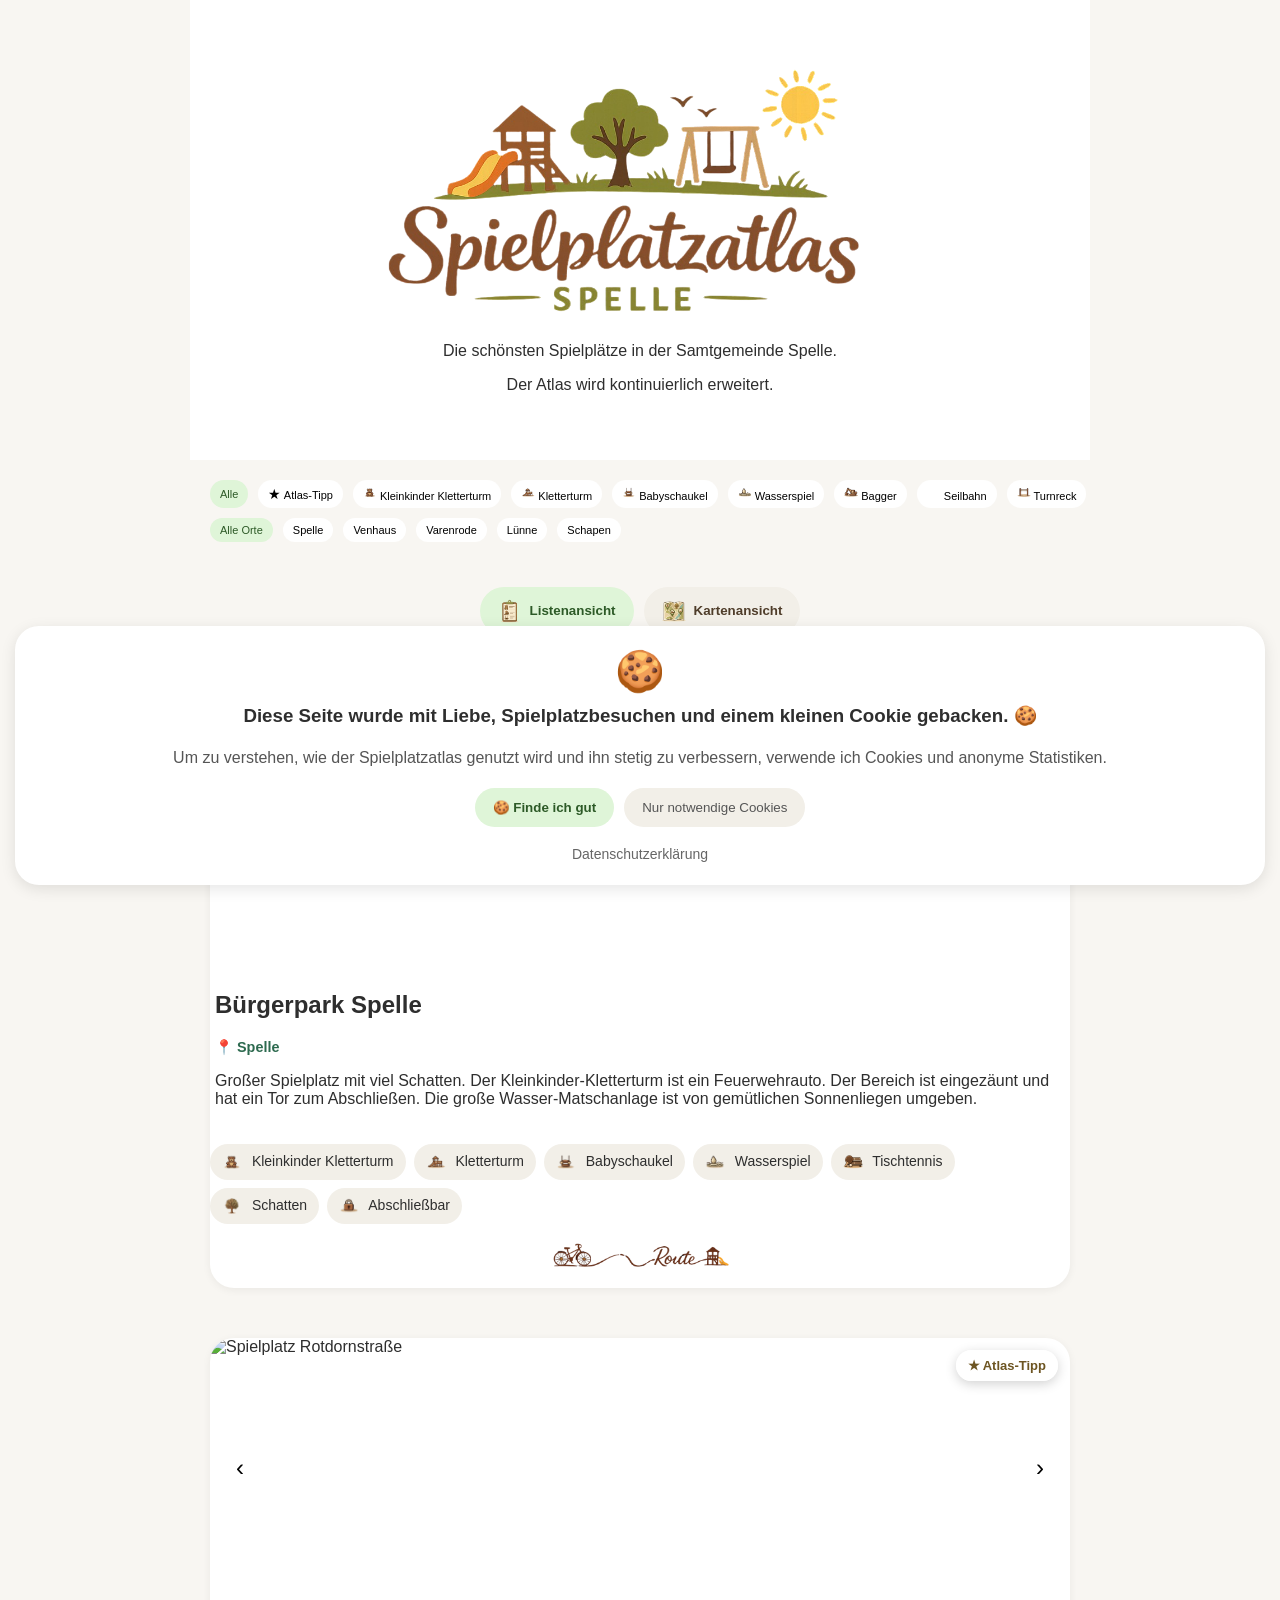
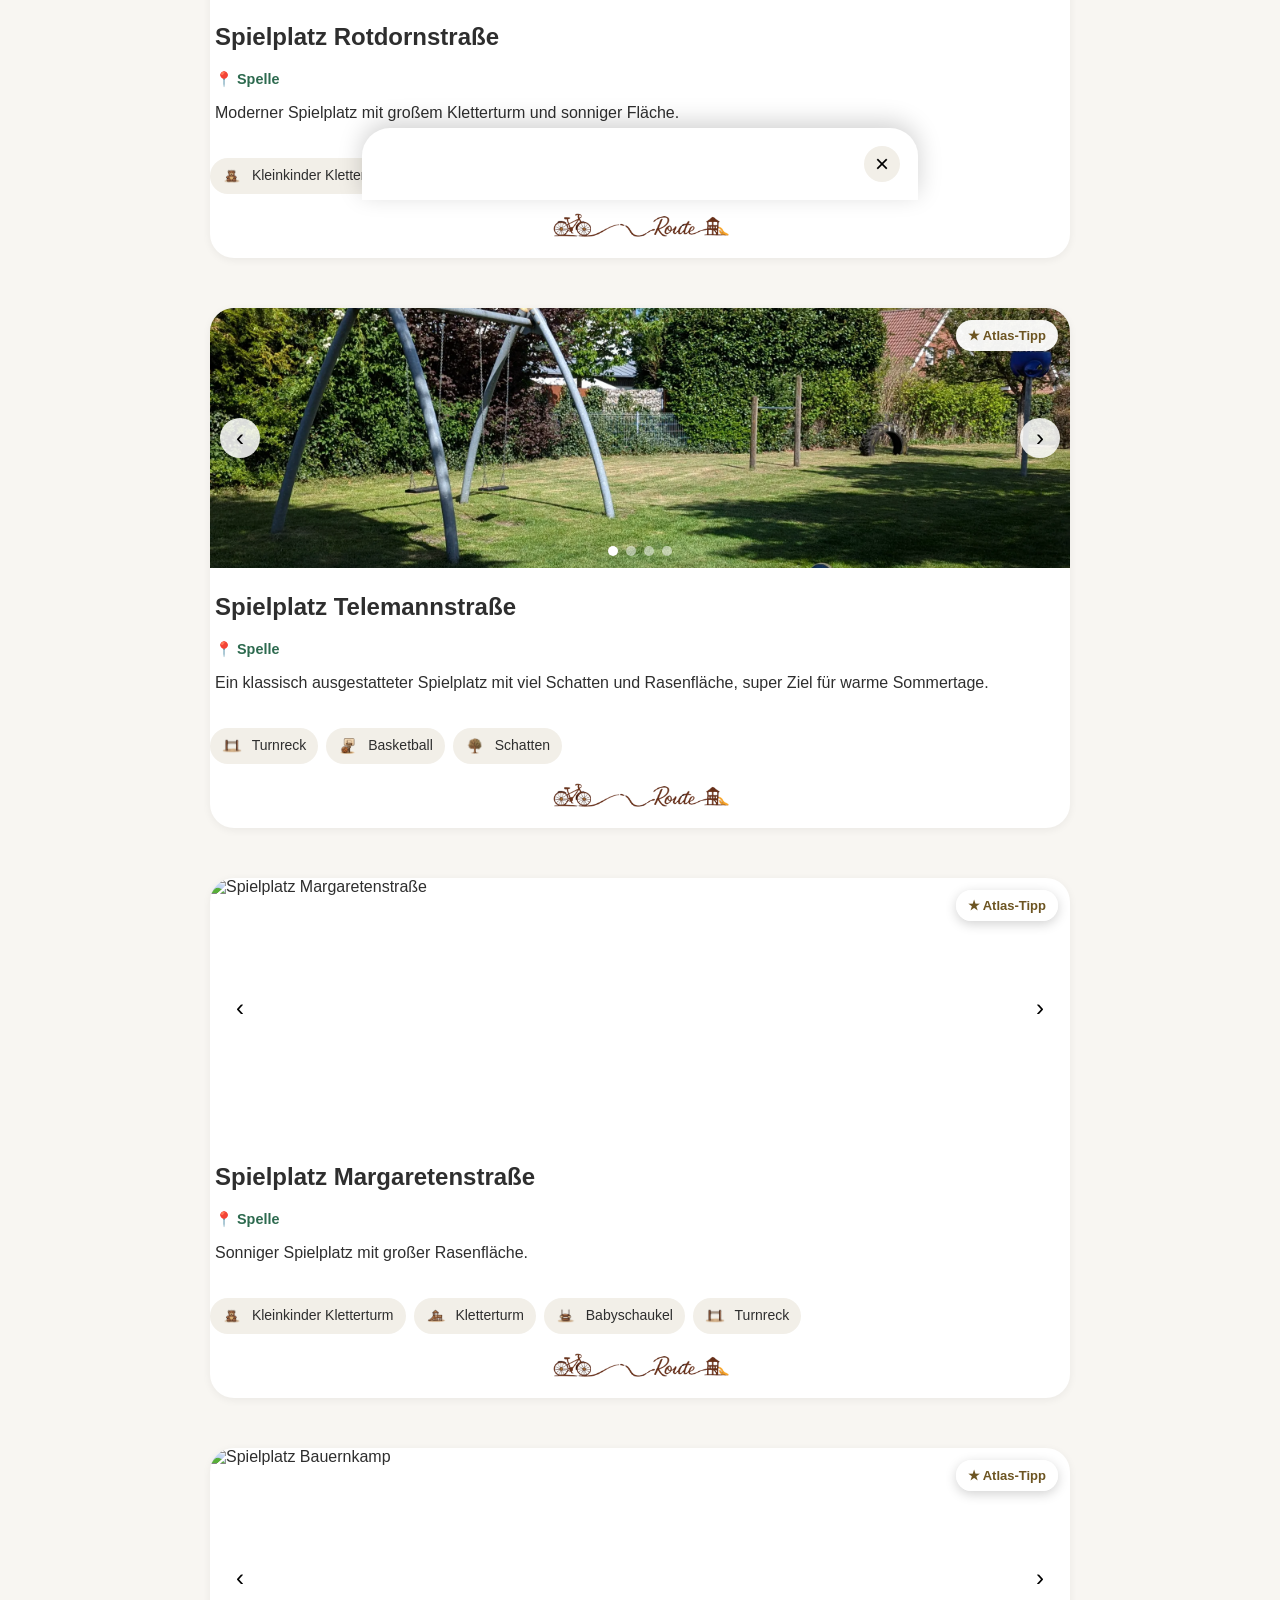
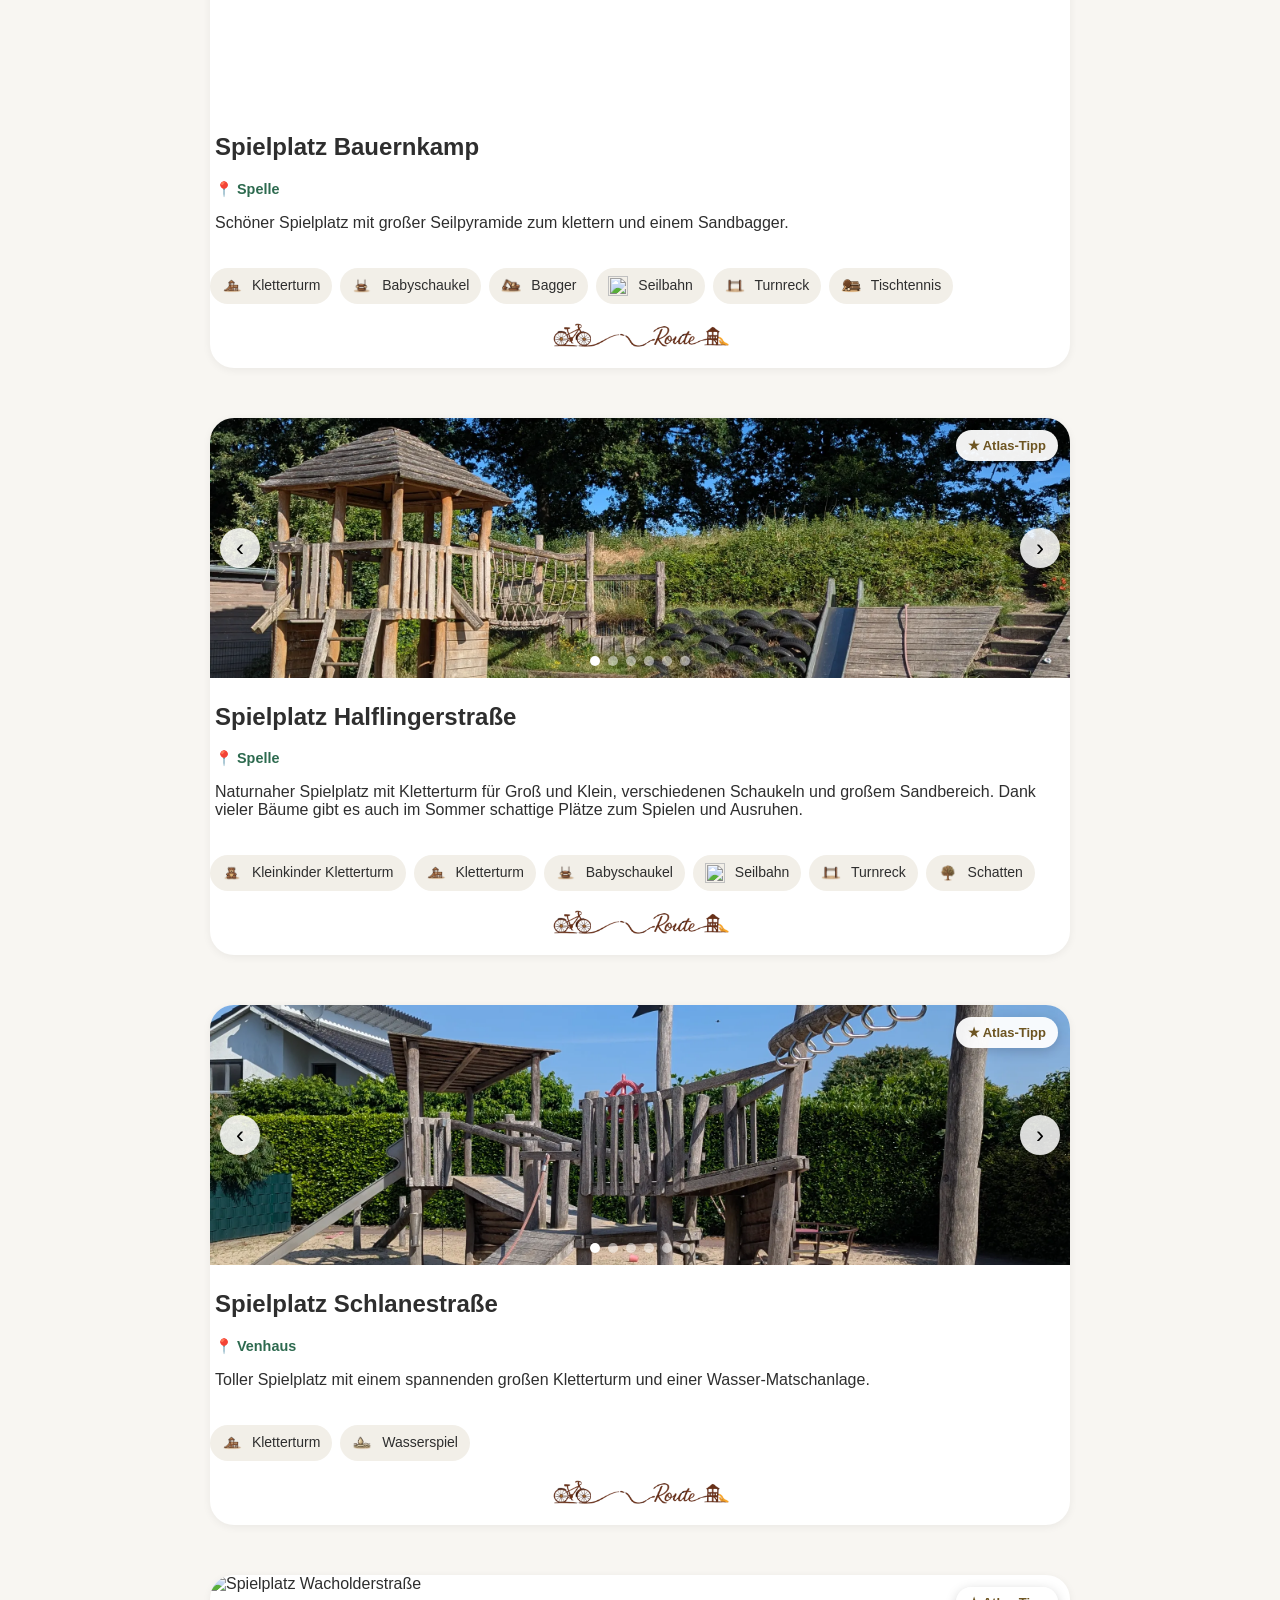
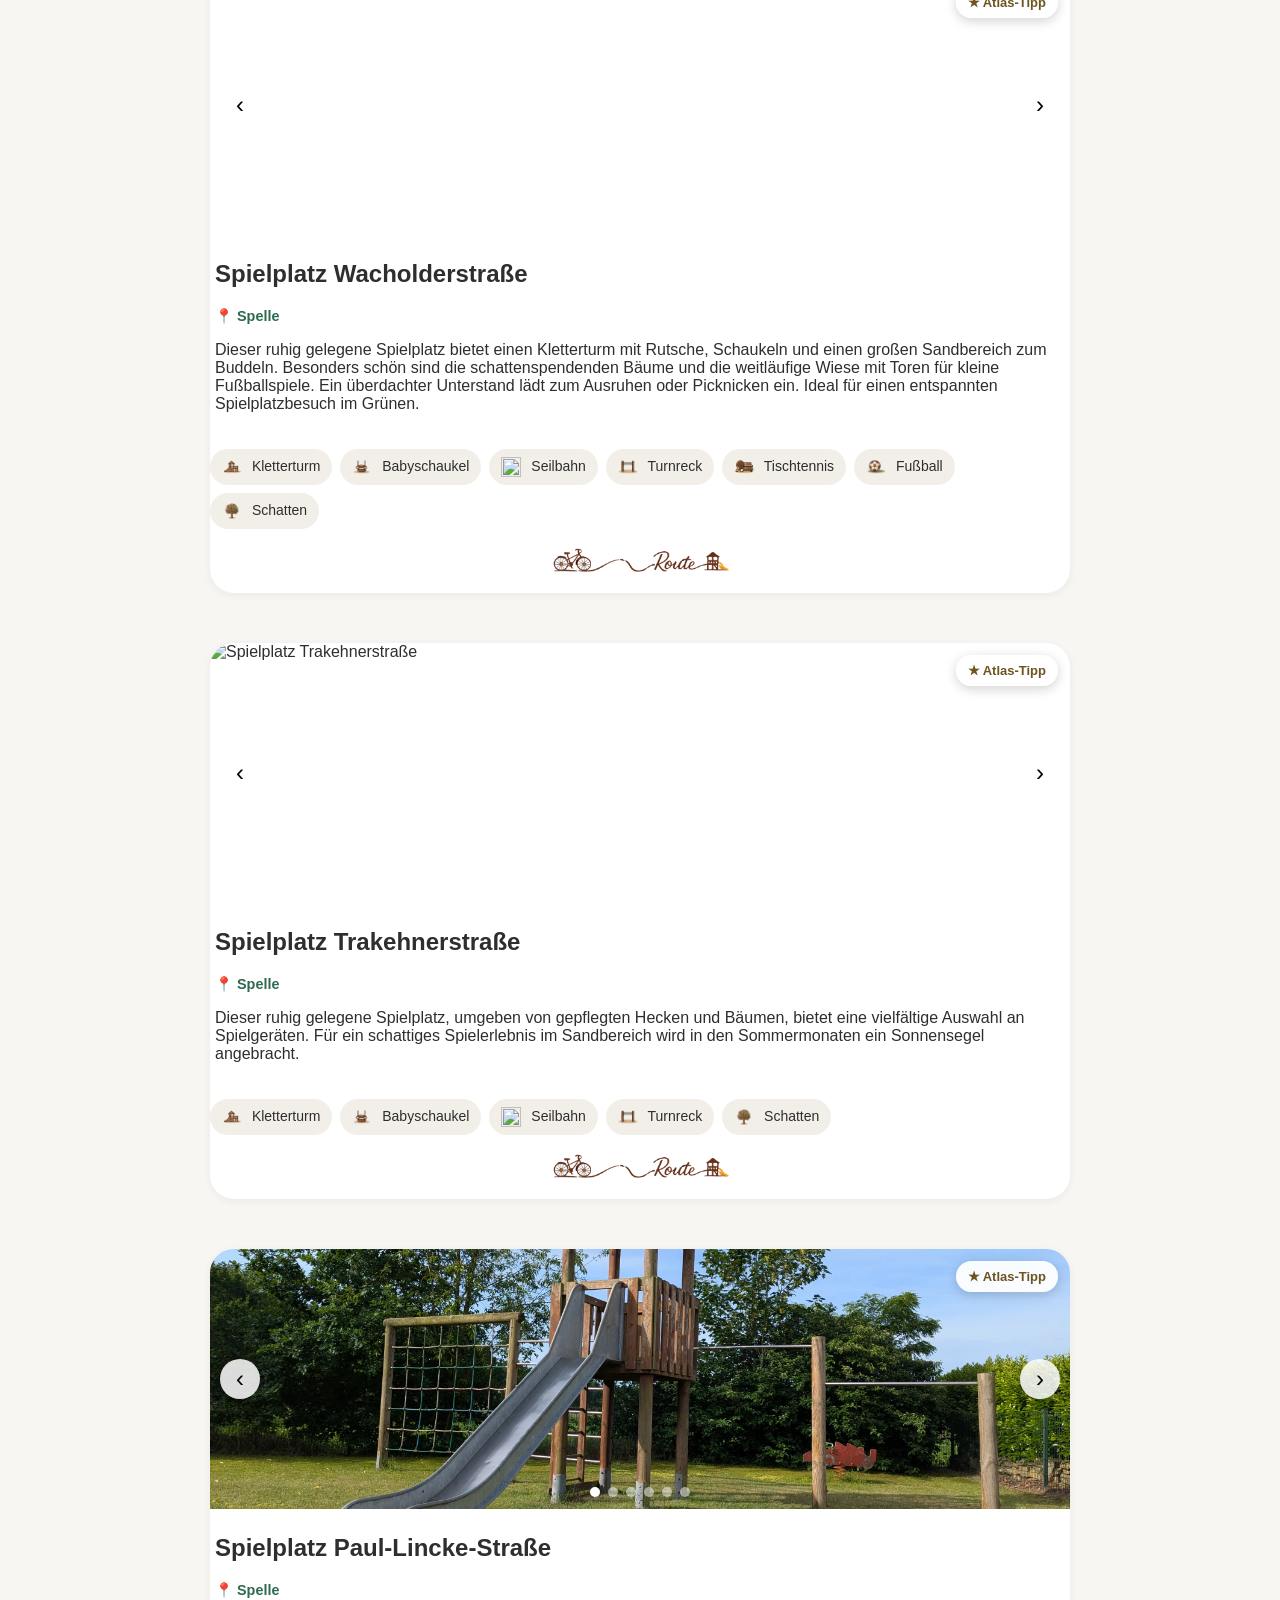
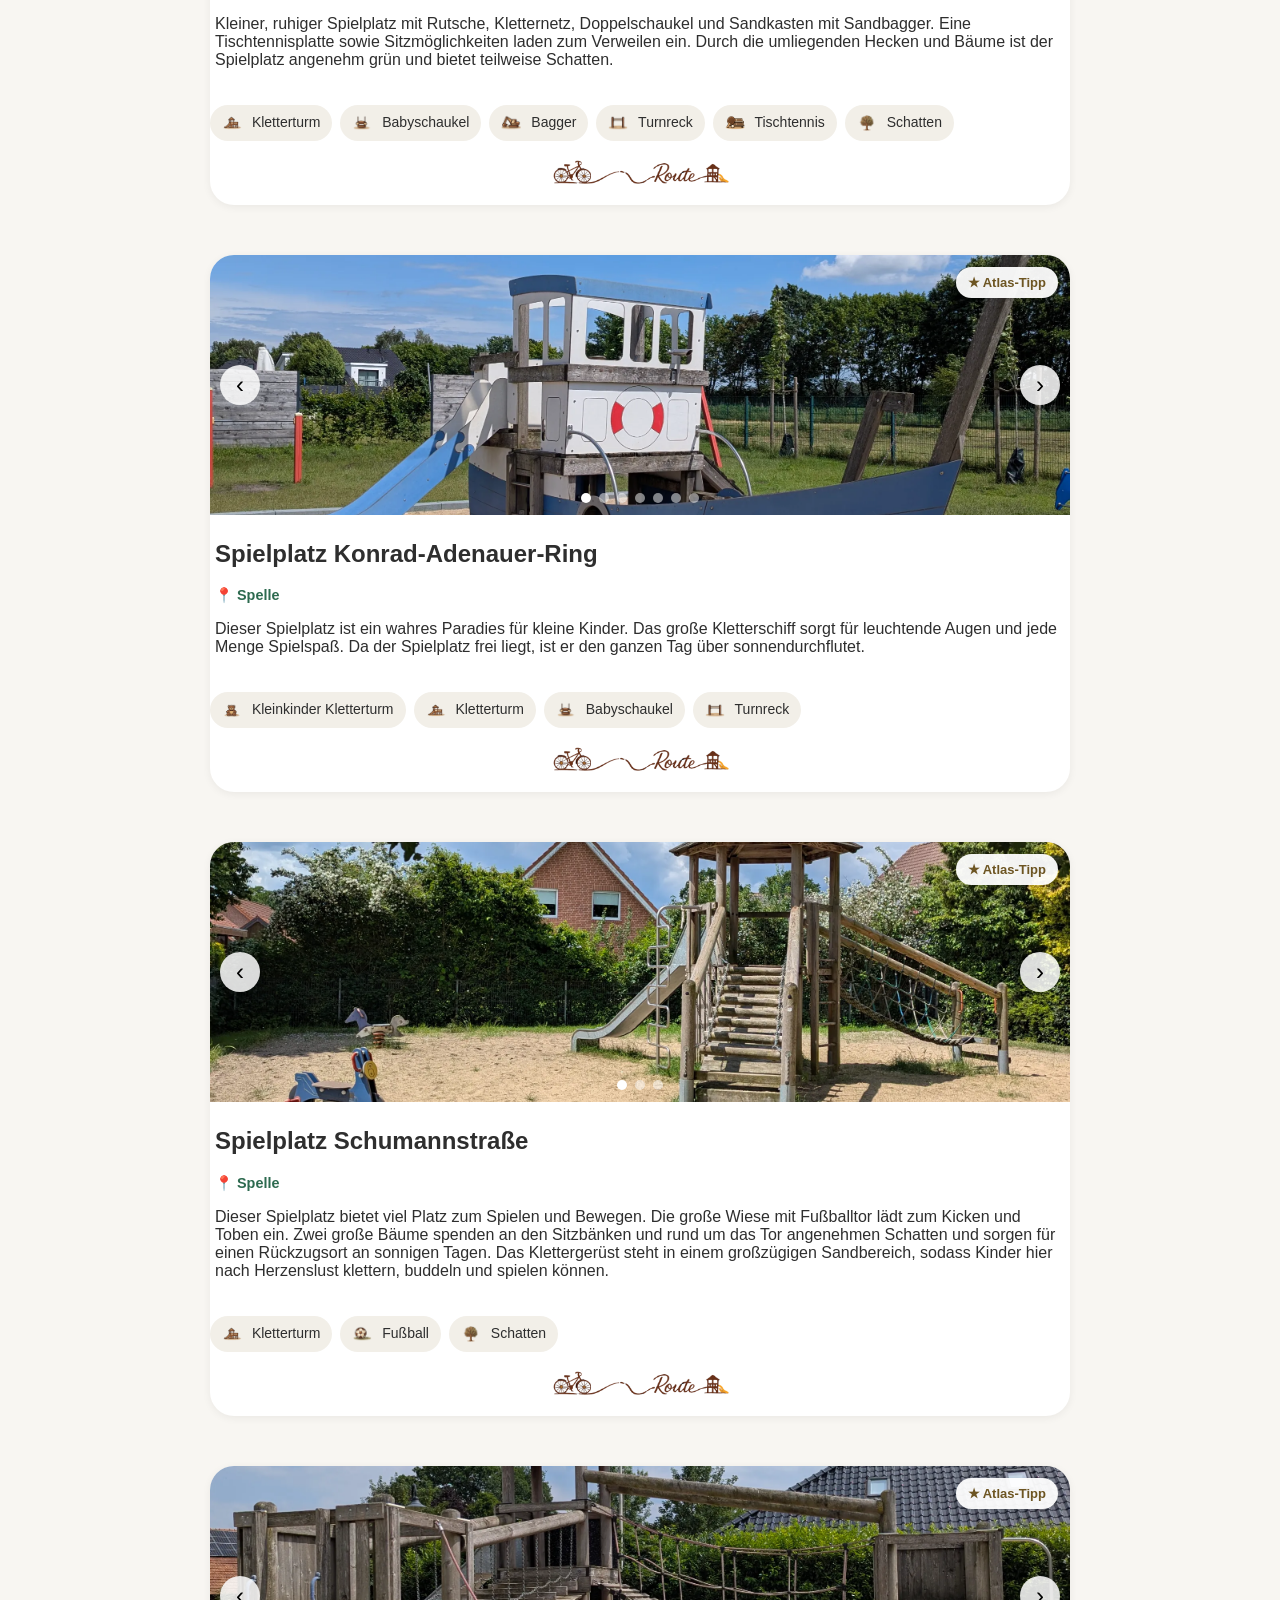
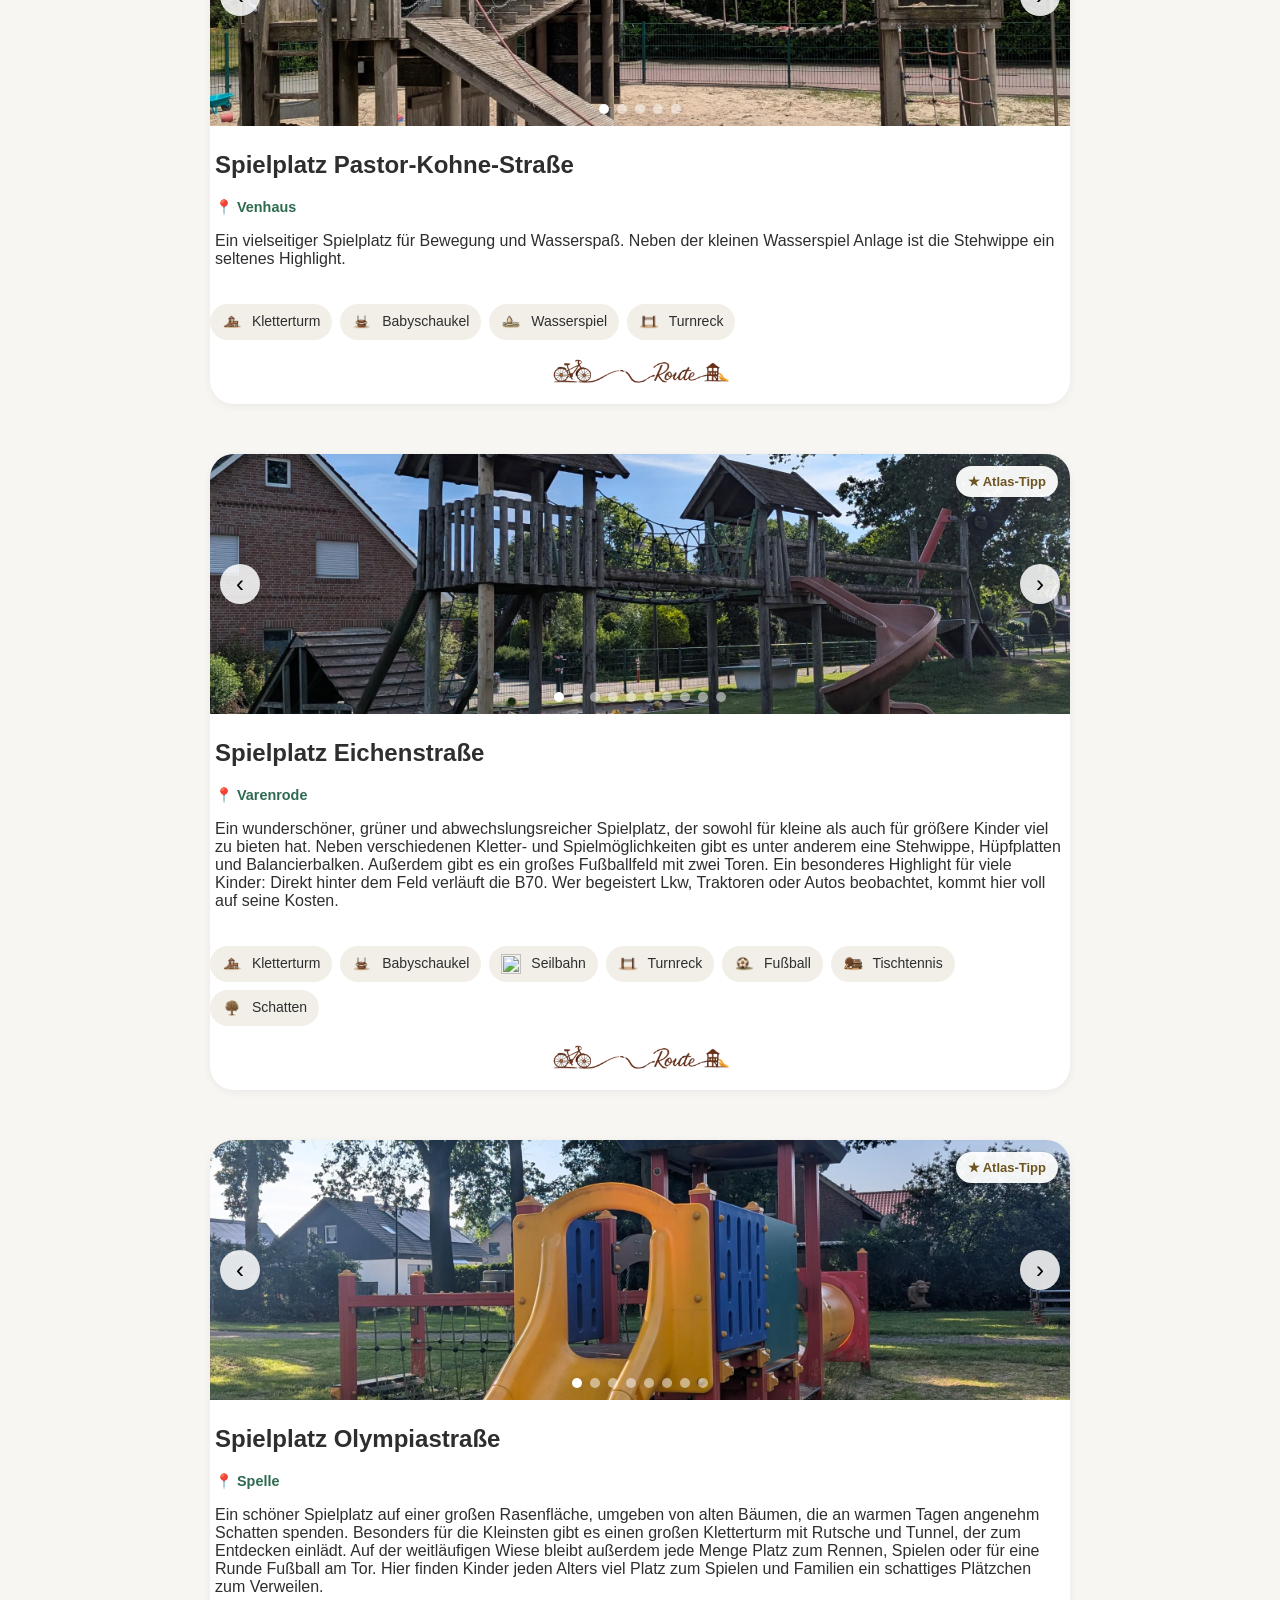
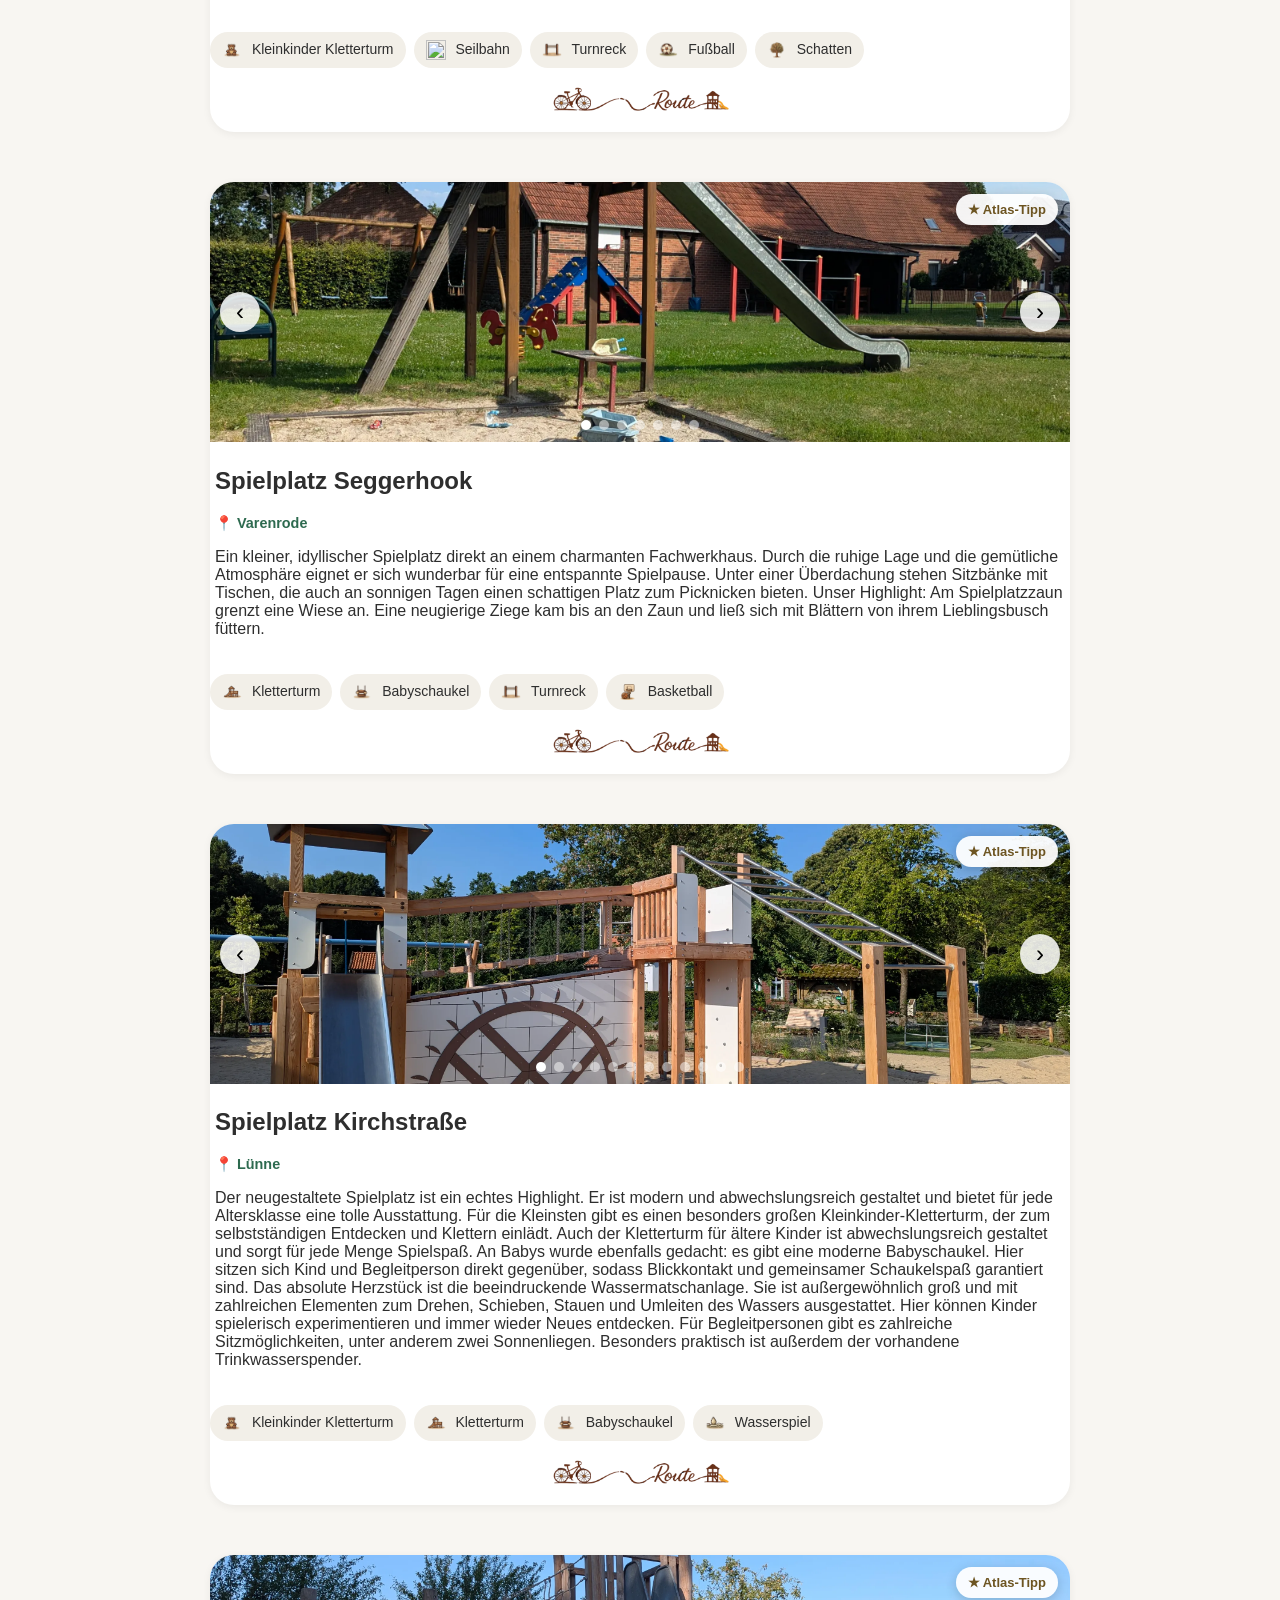
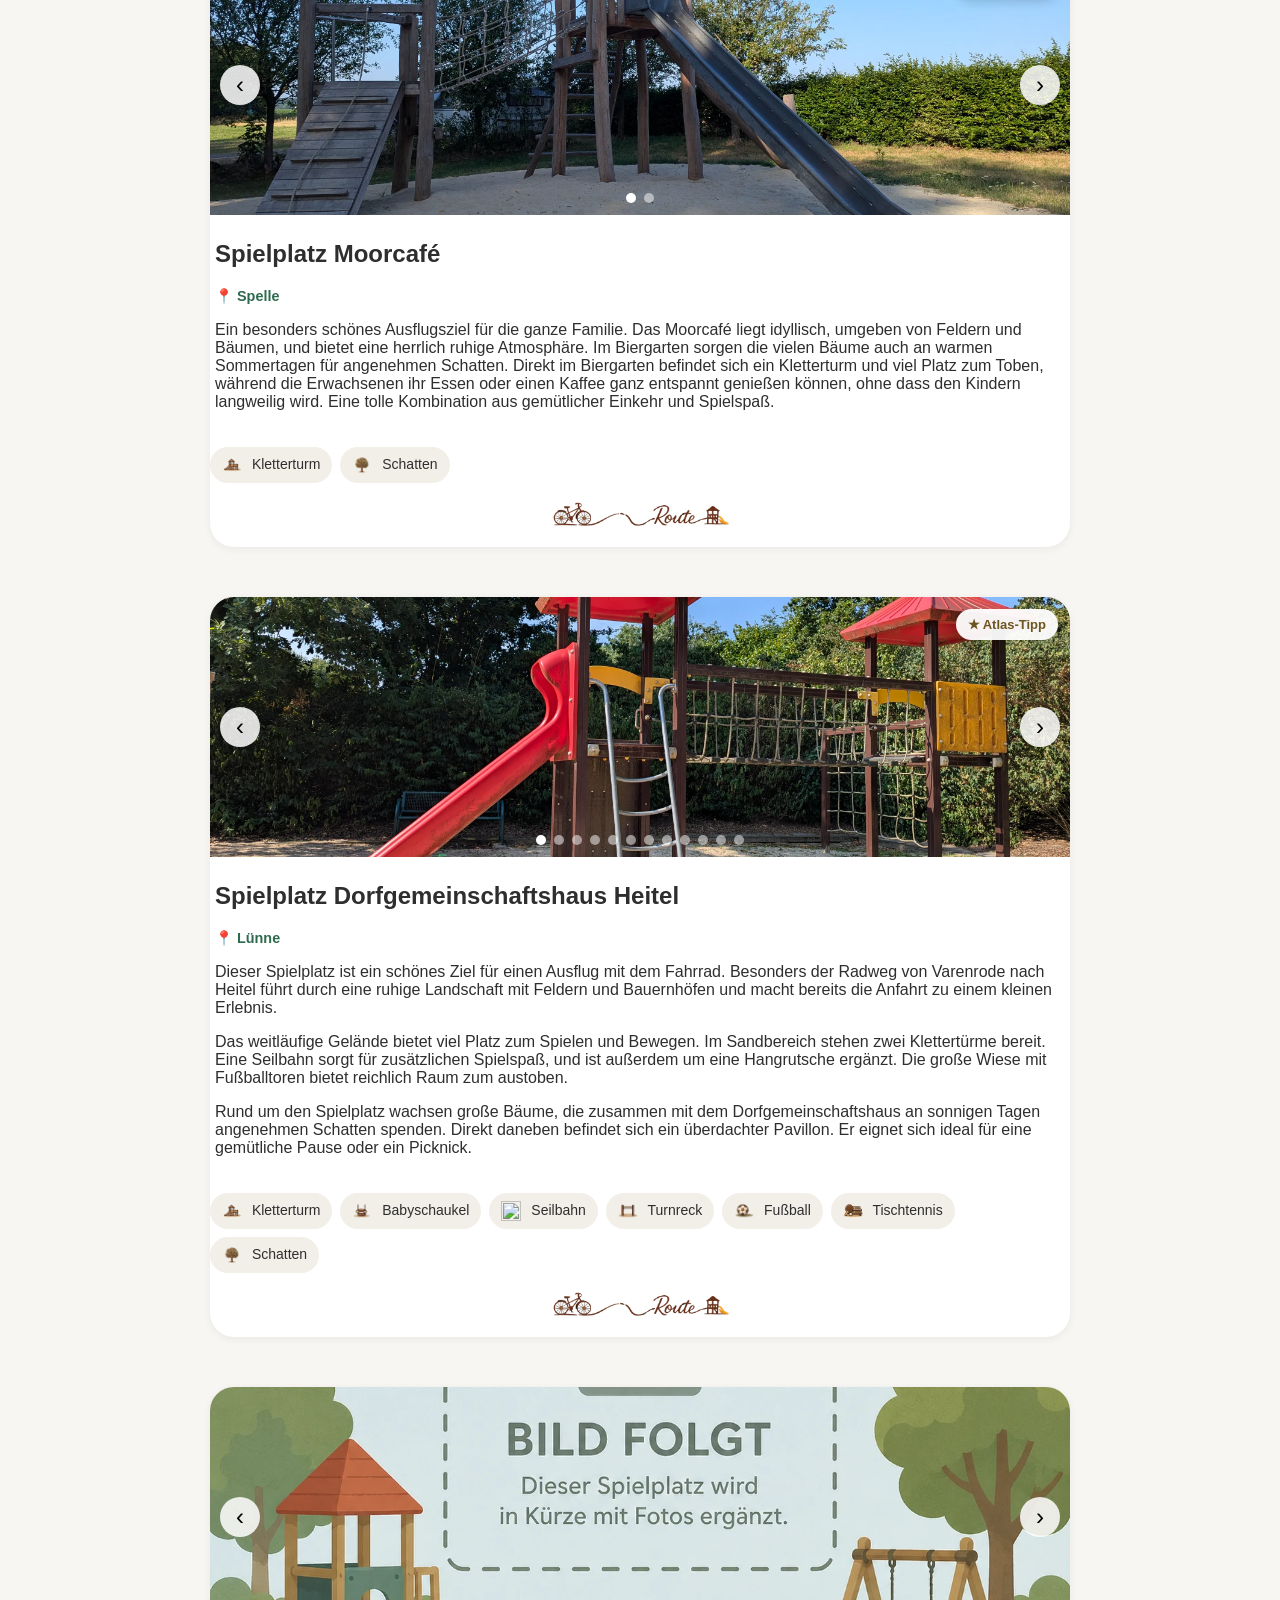
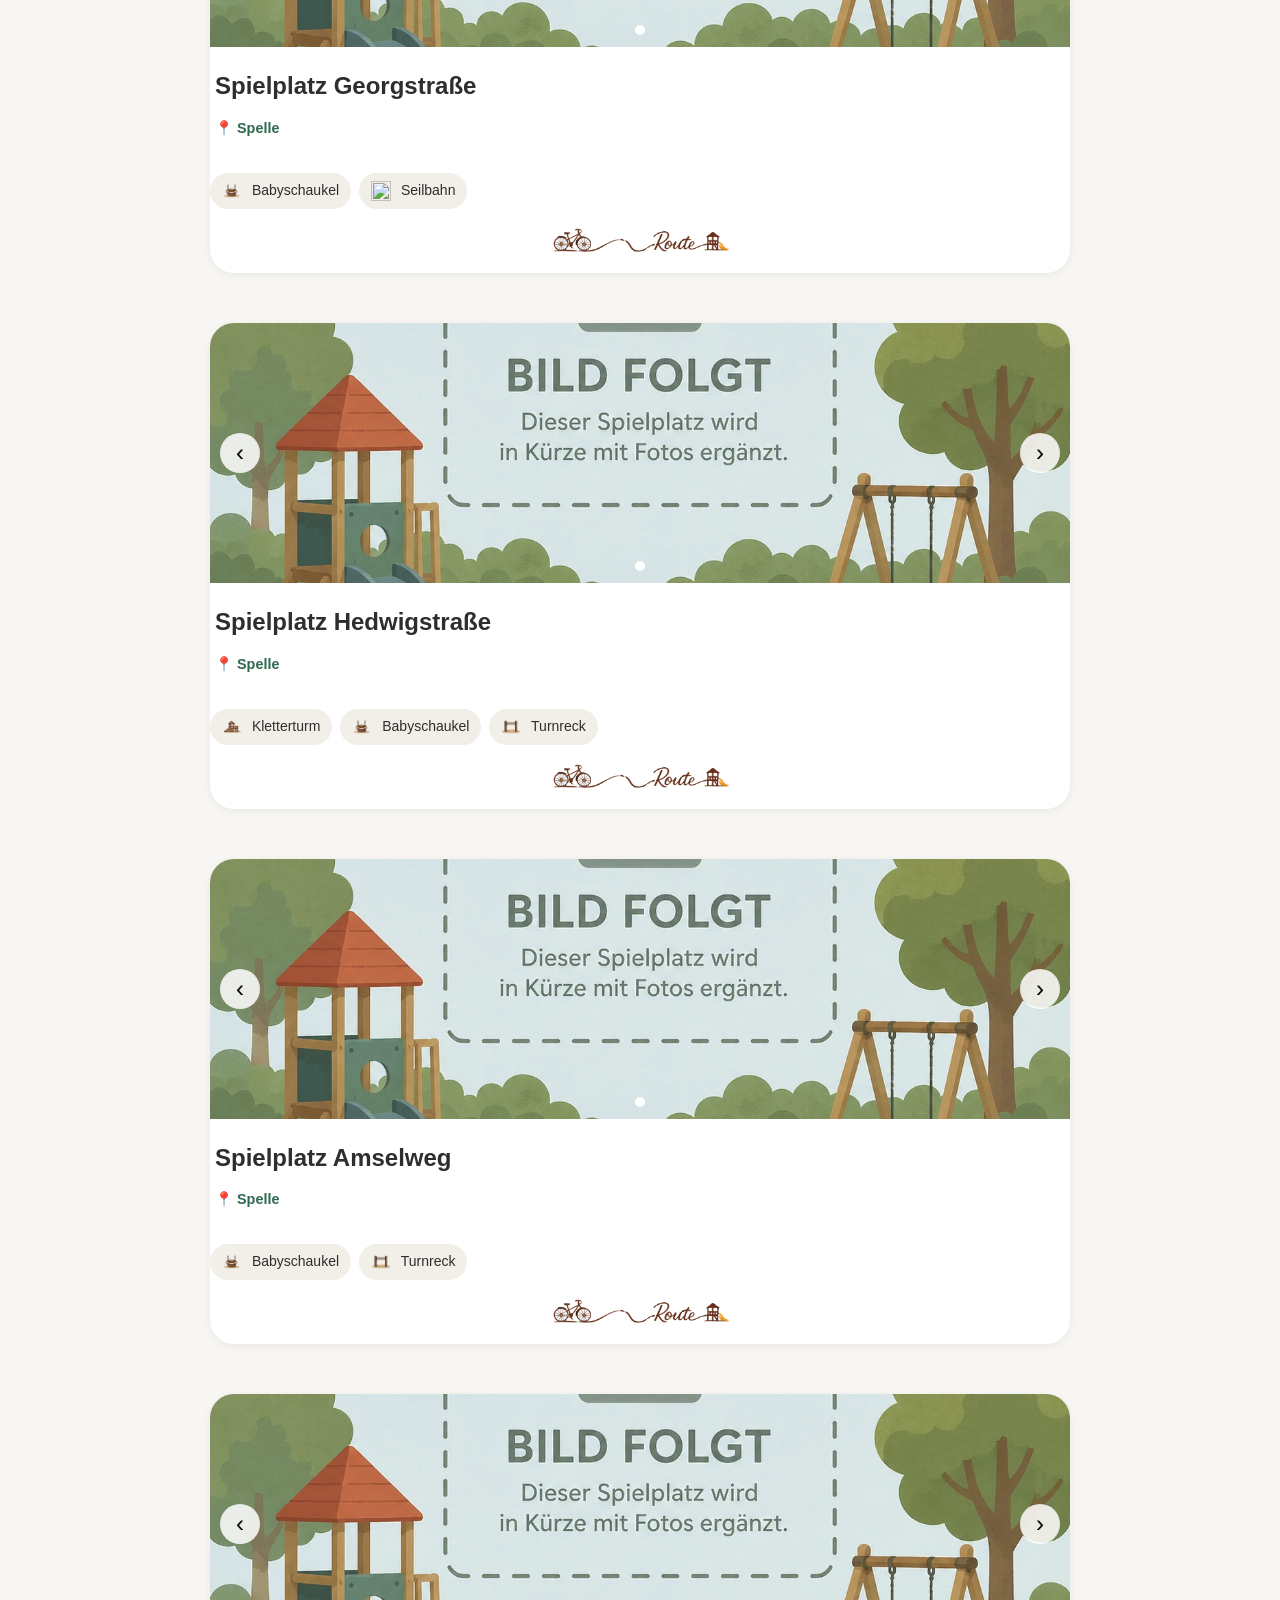
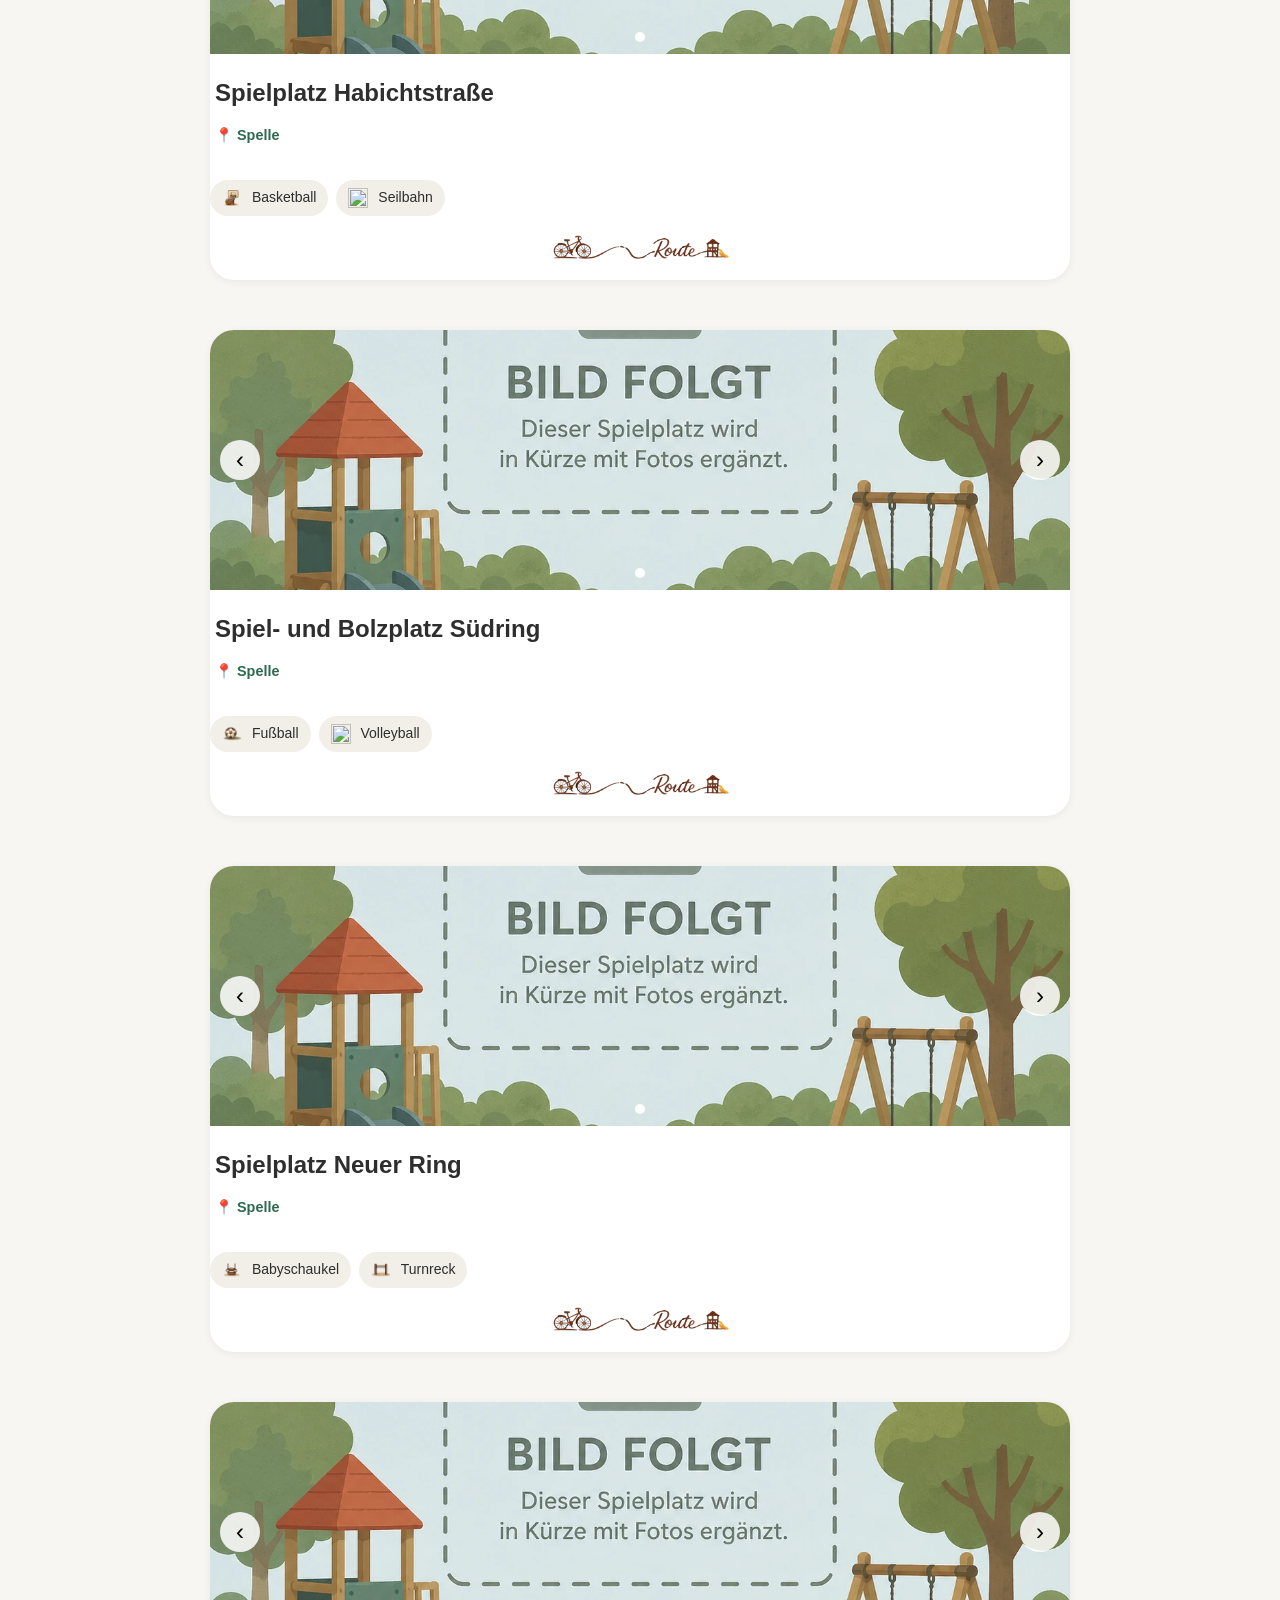
==== index.html @ 9c43c6db "Add files via upload Alle Spielplätze spelle" ====
<!DOCTYPE html>
<html lang="de">
<head>
  <meta charset="UTF-8">
  <meta name="viewport" content="width=device-width, initial-scale=1.0">
  <title>Spielplatzatlas Spelle</title>
  
  <meta name="description" content="Entdecke die schönsten Spielplätze in der Samtgemeinde Spelle. Mit Fotos, Ausstattung, Filtern und direkter Navigation.">

<!-- Open Graph -->
<meta property="og:title" content="Spielplatzatlas Spelle">
<meta property="og:description" content="Entdecke die schönsten Spielplätze in der Samtgemeinde Spelle. Mit Fotos, Ausstattung, Filtern und Navigation.">
<meta property="og:image" content="https://www.spielplatzatlas-spelle.de/images/social-preview.jpg">
<meta property="og:url" content="https://www.spielplatzatlas-spelle.de/">
<meta property="og:type" content="website">
<meta property="og:locale" content="de_DE">

<!-- Twitter/X -->
<meta name="twitter:card" content="summary_large_image">
<meta name="twitter:title" content="Spielplatzatlas Spelle">
<meta name="twitter:description" content="Entdecke die schönsten Spielplätze in der Samtgemeinde Spelle.">
<meta name="twitter:image" content="https://www.spielplatzatlas-spelle.de/images/social-preview.jpg">
  
  <link rel="stylesheet" href="style.css">
  
  <link href="https://unpkg.com/maplibre-gl/dist/maplibre-gl.css" rel="stylesheet">
<script src="https://unpkg.com/maplibre-gl/dist/maplibre-gl.js"></script>

  <link rel="stylesheet" href="https://cdnjs.cloudflare.com/ajax/libs/font-awesome/6.5.2/css/all.min.css">
  
  <link rel="apple-touch-icon" sizes="180x180" href="images/apple-touch-icon.png">
  <link rel="icon" type="image/png" sizes="192x192" href="images/icon-192.png">
  <link rel="icon" type="image/png" sizes="512x512" href="images/icon-512.png">
  <meta name="theme-color" content="#ffffff">
  
  <link rel="manifest" href="manifest.json">
<meta name="theme-color" content="#8b6f47">
<meta name="apple-mobile-web-app-capable" content="yes">
<meta name="apple-mobile-web-app-status-bar-style" content="default">
<meta name="apple-mobile-web-app-title" content="Spielplatzatlas">

</head>


<body>
<header class="hero">

  <div class="logo-wrapper">
    <img src="images/logo.png" class="logo">
  </div>

  <p>Die schönsten Spielplätze in der Samtgemeinde Spelle.</p>

<p>Der Atlas wird kontinuierlich erweitert.</p>

</header>

<section class="filters ausstattungs-filter" aria-label="Spielplatzfilter">

  <button class="active" data-filter="all" onclick="clearFeatureFilters()">
    Alle
  </button>

  <button data-filter="Atlas-Tipp" onclick="toggleFeatureFilter(this, 'Atlas-Tipp')">
    <span class="filter-star" aria-hidden="true">★</span>
    Atlas-Tipp
  </button>

  <button data-filter="Kleinkinder Kletterturm" onclick="toggleFeatureFilter(this, 'Kleinkinder Kletterturm')">
    <img src="images/kleinkinder kletterturm.png" class="filter-icon" alt="">
    Kleinkinder Kletterturm
  </button>

  <button data-filter="Kletterturm" onclick="toggleFeatureFilter(this, 'Kletterturm')">
    <img src="images/kletterturm.png" class="filter-icon" alt="">
    Kletterturm
  </button>

  <button data-filter="Babyschaukel" onclick="toggleFeatureFilter(this, 'Babyschaukel')">
    <img src="images/babyschaukel.png" class="filter-icon" alt="">
    Babyschaukel
  </button>

  <button data-filter="Wasserspiel" onclick="toggleFeatureFilter(this, 'Wasserspiel')">
    <img src="images/wasserspiel.png" class="filter-icon" alt="">
    Wasserspiel
  </button>

  <button data-filter="Bagger" onclick="toggleFeatureFilter(this, 'Bagger')">
    <img src="images/bagger.png" class="filter-icon" alt="">
    Bagger
  </button>

  <button data-filter="Seilbahn" onclick="toggleFeatureFilter(this, 'Seilbahn')">
    <img src="images/seilbahn.png" class="filter-icon" alt="">
    Seilbahn
  </button>

  <button data-filter="Turnreck" onclick="toggleFeatureFilter(this, 'Turnreck')">
    <img src="images/turnreck.png" class="filter-icon" alt="">
    Turnreck
  </button>

  <button data-filter="Ballspiele" onclick="toggleFeatureFilter(this, 'Ballspiele')">
    <img src="images/ballspiele.png" class="filter-icon" alt="">
    Ballspiele
  </button>

  <button data-filter="Schatten" onclick="toggleFeatureFilter(this, 'Schatten')">
    <img src="images/schatten.png" class="filter-icon" alt="">
    Schatten
  </button>

  <button data-filter="Abschließbar" onclick="toggleFeatureFilter(this, 'Abschließbar')">
    <img src="images/abschließbar.png" class="filter-icon" alt="">
    Abschließbar
  </button>

</section>

<section class="filters orts">

  <button class="active" onclick="setActiveFilter(this); filterOrt('all')">
    Alle Orte
  </button>

  <button onclick="setActiveFilter(this); filterOrt('Spelle')">
    Spelle
  </button>

  <button onclick="setActiveFilter(this); filterOrt('Venhaus')">
    Venhaus
  </button>

  <button onclick="setActiveFilter(this); filterOrt('Varenrode')">
    Varenrode
  </button>

  <button onclick="setActiveFilter(this); filterOrt('Lünne')">
    Lünne
  </button>

  <button onclick="setActiveFilter(this); filterOrt('Schapen')">
    Schapen
  </button>

</section>

<div class="view-toggle">
  <button id="listViewBtn" class="active" onclick="showListView()">
    <img src="images/listenansicht.webp" class="view-icon" alt="Listenansicht">
    Listenansicht
  </button>

  <button id="mapViewBtn" onclick="showMapView()">
    <img src="images/kartenansicht.webp" class="view-icon" alt="Kartenansicht">
    Kartenansicht
  </button>
</div>

<div id="playground-count" class="playground-count"></div>

<div id="map-view">
  <div id="map"></div>
</div>

<div id="map-card-overlay" class="map-card-overlay">
  <button class="close-map-card" onclick="closeMapCard()">×</button>
  <div id="map-card-content"></div>
</div>

<section id="cards" class="cards"></section>

<div id="lightbox" class="lightbox">
  <span class="close-lightbox">&times;</span>
  <button class="lightbox-arrow left-lightbox">‹</button>
  <img id="lightbox-img" src="" alt="">
  <button class="lightbox-arrow right-lightbox">›</button>
</div>

<div class="card kaffeekasse-card">
  <div style="display:flex; flex-wrap:wrap; align-items:center; gap:25px; padding:20px;">

    <div style="flex:0 0 140px; text-align:center;">
      <img src="images/kaffeekasse.png"
           alt="Kaffeekasse"
           style="width:140px; height:auto;">
    </div>

    <div style="flex:1; min-width:250px;">

      <h2 style="margin-top:0; display:flex; align-items:center; gap:10px;">
  <img src="images/kaffeetasse.png" alt="Kaffeekasse" style="width:40px; height:40px;">
  Kaffeekasse
</h2>
      <p style="font-size:14px; line-height:1.6;">
         Der Spielplatzatlas Spelle ist ein privates Herzensprojekt, welches in meiner Elternzeit entstanden ist und wird in meiner Freizeit gepflegt.
  Wenn dir die Seite geholfen hat, freue ich mich über einen virtuellen Kaffee.
      </p>

      <p style="font-size:14px; line-height:1.6;">
        Die Unterstützung hilft bei Domainkosten, dem Betrieb der Website
        und dem Ausbau des Spielplatzatlas.
      </p>

      <a href="https://paypal.me/Spielplatzatlas"
   target="_blank"
   style="
     display:inline-flex;
     align-items:center;
     gap:8px;
     background:#e8c547;
     color:#2e2e2e;
     padding:10px 18px;
     border-radius:20px;
     text-decoration:none;
     font-weight:bold;
     margin-top:5px;
">
  Kaffee spendieren
  <i class="fab fa-paypal" style="font-size:18px; color:#003087;"></i>
</a>

<p style="font-size:14px; color:#666; margin-top:18px;">
  Vielen Dank. <br><br>
  Anastasia
</p>
    </div>

  </div>
</div>

<div class="card sponsor-card">

  <h2 style="text-align:center; margin-bottom:25px;">
    Diese Seite wird unterstützt durch lokale Unternehmen:
  </h2>

  <div class="sponsor-grid">

    <a href="https://asbestsanierung-wirt.de/" target="_blank" class="sponsor-box">
      <img src="images/sponsorlogo1.png" alt="Unternehmen 1">
    </a>

    <a href="https://www.unternehmen2.de" target="_blank" class="sponsor-box">
      <img src="images/sponsorlogo2.png" alt="Unternehmen 2">
    </a>

    <a href="https://www.unternehmen3.de" target="_blank" class="sponsor-box">
      <img src="images/sponsorlogo3.png" alt="Unternehmen 3">
    </a>

    <a href="https://www.unternehmen4.de" target="_blank" class="sponsor-box">
      <img src="images/sponsorlogo4.png" alt="Unternehmen 4">
    </a>

  </div>

  <p class="sponsor-text">
    Möchten Sie den Spielplatzatlas Spelle unterstützen und Ihr Logo hier platzieren?
    <br>
    Melden Sie sich gerne bei mir.
  </p>

</div>

<footer style="text-align:center; padding:40px 20px;">

  <div style="
    display:flex;
    justify-content:center;
    align-items:center;
    gap:15px;
    margin-bottom:15px;
    flex-wrap:wrap;
  ">

    <a href="https://www.instagram.com/spielplatzatlasspelle/"
       target="_blank"
       aria-label="Instagram">
      <i class="fab fa-instagram"
         style="font-size:32px; color:#E4405F;"></i>
    </a>
<a href="https://www.facebook.com/profile.php?id=61590993329887"
   target="_blank"
   aria-label="Facebook">
  <i class="fab fa-facebook"
     style="font-size:32px; color:#1877F2;"></i>
</a>
<button
  id="installButton"
  onclick="installPWA()"
  style="
    display:inline-block;
    background:transparent;
    border:none;
    padding:0;
    cursor:pointer;
  ">

  <img
    src="images/pwaicon.png"
    alt="Installieren"
    style="
      width:32px;
      height:32px;
    ">
</button>

  </div>

  <div style="font-size:14px; margin-bottom:10px;">
    <a href="impressum.html" style="color:#2e2e2e; text-decoration:none;">Impressum</a>
    |
    <a href="datenschutz.html" style="color:#2e2e2e; text-decoration:none;">Datenschutz</a>
  </div>

  <div>
    © 2026–<span id="year"></span> Spielplatzatlas Spelle
  </div>

</footer>

<script>
document.getElementById("year").textContent = new Date().getFullYear();
</script>
<!-- Cookie Banner -->
<div id="cookie-banner" class="cookie-banner">
  <div class="cookie-content">

    <div class="cookie-icon">🍪</div>

    <h3>Diese Seite wurde mit Liebe, Spielplatzbesuchen und einem kleinen Cookie gebacken. 🍪</h3>

    <p>
      Um zu verstehen, wie der Spielplatzatlas genutzt wird und ihn stetig zu verbessern,
      verwende ich Cookies und anonyme Statistiken.
    </p>

    <div class="cookie-buttons">
      <button id="accept-cookies" class="cookie-accept">
        🍪 Finde ich gut
      </button>

      <button id="reject-cookies" class="cookie-decline">
        Nur notwendige Cookies
      </button>
    </div>

    <a href="datenschutz.html">Datenschutzerklärung</a>

  </div>
</div>

<style>
.cookie-banner {
  position: fixed;
  left: 15px;
  right: 15px;
  bottom: 15px;
  z-index: 9999;
}

.cookie-content {
  background: white;
  border-radius: 24px;
  padding: 22px;
  text-align: center;
  box-shadow: 0 4px 15px rgba(0,0,0,0.1);
}

.cookie-icon {
  font-size: 40px;
  margin-bottom: 10px;
}

.cookie-content h3 {
  margin-top: 0;
  color: #2e2e2e;
}

.cookie-content p {
  color: #555;
  line-height: 1.5;
}

.cookie-buttons {
  display: flex;
  justify-content: center;
  gap: 10px;
  flex-wrap: wrap;
  margin: 18px 0;
}

.cookie-accept {
  background: #dff5d8;
  color: #2d5a27;
  border: none;
  border-radius: 999px;
  padding: 12px 18px;
  cursor: pointer;
  font-weight: bold;
}

.cookie-decline {
  background: #f2efe8;
  color: #555;
  border: none;
  border-radius: 999px;
  padding: 12px 18px;
  cursor: pointer;
}

.cookie-content a {
  color: #666;
  text-decoration: none;
  font-size: 14px;
}
</style>

<script>
function loadAnalytics() {

  const script1 = document.createElement('script');
  script1.async = true;
  script1.src = 'https://www.googletagmanager.com/gtag/js?id=G-HKSEQYPPMF';
  document.head.appendChild(script1);

  script1.onload = function() {
    window.dataLayer = window.dataLayer || [];

    function gtag(){
      dataLayer.push(arguments);
    }

    window.gtag = gtag;

    gtag('js', new Date());
    gtag('config', 'G-HKSEQYPPMF');
  };
}

window.addEventListener('load', function() {

  const consent = localStorage.getItem('cookieConsent');

  if (consent === 'accepted') {
    loadAnalytics();
    document.getElementById('cookie-banner').style.display = 'none';
  }

  if (consent === 'necessary') {
    document.getElementById('cookie-banner').style.display = 'none';
  }

  document.getElementById('accept-cookies').addEventListener('click', function() {
    localStorage.setItem('cookieConsent', 'accepted');
    loadAnalytics();
    document.getElementById('cookie-banner').style.display = 'none';
  });

  document.getElementById('reject-cookies').addEventListener('click', function() {
    localStorage.setItem('cookieConsent', 'necessary');
    document.getElementById('cookie-banner').style.display = 'none';
  });

});
</script>
<script>
let deferredPrompt;

window.addEventListener('beforeinstallprompt', (e) => {
    e.preventDefault();
    deferredPrompt = e;
});

document.getElementById('installButton').addEventListener('click', async () => {

    const isIOS = /iPad|iPhone|iPod/.test(navigator.userAgent);

    if (isIOS) {
        alert(
            "Auf dem iPhone:\n\n1. Teilen-Symbol antippen\n2. 'Zum Home-Bildschirm' wählen\n3. Hinzufügen"
        );
        return;
    }

    if (deferredPrompt) {
        deferredPrompt.prompt();
        await deferredPrompt.userChoice;
        deferredPrompt = null;
    } else {
        alert(
            "Falls keine Installationsabfrage erscheint, öffne das Browser-Menü und wähle 'App installieren' oder 'Zum Startbildschirm hinzufügen'."
        );
    }
});
</script>
<script>
if ('serviceWorker' in navigator) {
  navigator.serviceWorker.register("sw.js");
}
</script>

<script src="spielplaetze.js?v=9"></script>
<script src="script.js?v=9"></script>
</body>
</html>
---- style.css ----
body {
  margin: 0;
  font-family: Arial, sans-serif;
  background: #f8f6f2;
  color: #2e2e2e;
}

.hero,
.filters,
.cards {
  max-width: 900px;
  margin: 0 auto;
  box-sizing: border-box;
}

.hero {
  text-align: center;
  padding: 50px 20px;
  background: white;
}

.hero img {
  max-width: 100%;
  height: auto;
}

.filters {
  display: flex;
  gap: 10px;
  overflow-x: auto;
  padding: 20px;
}

.filter-icon {
  width: 14px;
  height: 14px;
  object-fit: contain;
}

.filters button {
  border: none;
  background: white;
  padding: 6px 10px;
  border-radius: 14px;
  cursor: pointer;
  white-space: nowrap;
  font-size: 11px;
}

.admin-btn {
  background: black !important;
  color: white;
}

.cards {
  padding: 20px;
}

.card {
  background: white;
  border-radius: 24px;
  overflow: hidden;
  margin-bottom: 50px;
  box-shadow: 0 2px 8px rgba(0,0,0,0.06);
}

.carousel {
  position: relative;
}

.carousel img {
  width: 100%;
  height: 260px;
  object-fit: cover;
  display: none;
}

.carousel img.active {
  display: block;
}

.arrow {
  position: absolute;
  top: 50%;
  transform: translateY(-50%);
  border: none;
  background: rgba(255,255,255,0.85);
  width: 40px;
  height: 40px;
  border-radius: 50%;
  font-size: 24px;
  cursor: pointer;
}

.left {
  left: 10px;
}

.right {
  right: 10px;
}

.dots {
  display: flex;
  justify-content: center;
  gap: 8px;
  position: absolute;
  bottom: 12px;
  width: 100%;
}

.dot {
  width: 10px;
  height: 10px;
  background: rgba(255,255,255,0.5);
  border-radius: 50%;
}

.dot.active {
  background: white;
}

.content {
  padding: 5px;
}

.tags {
  display: flex;
  flex-wrap: wrap;
  gap: 8px;
  margin-top: 15px;
  margin-bottom: 15px;
}

.tags span {
  background: #f2efe8;
  padding: 8px 12px;
  border-radius: 20px;
  font-size: 14px;
}

.tag-icon {
  width: 20px;
  height: 20px;
  object-fit: contain;
  vertical-align: middle;
  margin-right: 6px;
}

footer {
  text-align: center;
  font-size: 14px;
  color: #666;
  padding: 20px;
  margin-top: 20px;
}

.title-row {
display: flex;
justify-content: space-between;
align-items: center;
gap: 12px;
}

.title-row h2 {
margin: 0;
}


.lightbox {
  display: none;
  position: fixed;
  inset: 0;
  background: rgba(0,0,0,0.92);
  z-index: 9999;
  justify-content: center;
  align-items: center;
}

.lightbox img {
  max-width: 95%;
  max-height: 90%;
  object-fit: contain;
}

.close-lightbox {
  position: absolute;
  top: 20px;
  right: 25px;
  color: white;
  font-size: 40px;
  cursor: pointer;
}

.lightbox-arrow {
  position: absolute;
  top: 50%;
  transform: translateY(-50%);
  border: none;
  background: rgba(255,255,255,0.2);
  color: white;
  width: 50px;
  height: 50px;
  border-radius: 50%;
  font-size: 28px;
  cursor: pointer;
}

.left-lightbox {
  left: 20px;
}

.right-lightbox {
  right: 20px;
}

.route-link {
  display: block;
  text-align: center;
  margin: 0px 0 15px;
}

.route-icon {
  height: 30px;
  width: auto;
  max-width: 90%;
}

.filters button.active {
  background: #dff5d8;
  border-color: #b7e4a8;
  color: #2d5a27;
}

.ort-badge {
    margin: 5px 0 10px;
    font-size: 0.9rem;
    font-weight: 600;
    color: #2d6a4f;
}

.orts {
  padding-top: 0;
  margin-top: -10px;
}

.open-list {
  padding-left: 18px;
  margin-top: 10px;
}

.open-list li {
  margin-bottom: 6px;
  font-size: 14px;
  line-height: 1.4;
}

.send-icon {
  width: 320px;
  height: auto;
  display: block;
  margin: 0 auto;
}

.playground-count {
  text-align: center;
  color: #777;
  font-size: 15px;
  margin: 8px 0 20px;
  font-weight: 500;
}

.sponsor-card{
    padding:20px 15px;
    margin:20px auto;
}

.sponsor-grid{
    display:grid;
    grid-template-columns:repeat(2, 1fr);
    gap:10px;

    max-width: 320px;   
    margin: 0 auto;
}

.sponsor-box {
    width: 100%;
    aspect-ratio: 1 / 1;

    border: 2px dashed #d7d7d7;
    border-radius: 14px;
    background: #fafafa;

    display:flex;
    align-items:center;
    justify-content:center;

    transition:.2s;
    text-decoration:none;
}

.sponsor-box img {
    width: 85%;
    height: 85%;
    object-fit: contain;
}

.sponsor-text{
    text-align:center;
    color:#666;
    font-size:14px;
    line-height:1.6;
}

@media(max-width:650px){

    .sponsor-grid{
        grid-template-columns:1fr;
    }

}

.view-toggle {
  display: flex;
  justify-content: center;
  gap: 10px;
  margin: 25px auto 15px;
  padding: 0 15px;
}

.view-toggle button {
  border: none;
  border-radius: 999px;
  padding: 12px 18px;
  background: #f2efe8;
  color: #4f3d2a;
  font-weight: bold;
  cursor: pointer;
}

.view-toggle button.active {
  background: #dff5d8;
  color: #2d5a27;
}

#map-view {
  display: none;
  padding: 15px;
}

#map {
  width: 100%;
  height: 70vh;
  min-height: 450px;
  border-radius: 25px;
  overflow: hidden;
}

.map-card-overlay {
  position: fixed;
  left: 50%;
  bottom: -100%;
  transform: translateX(-50%);
  width: min(95%, 520px);
  max-height: 85vh;
  overflow-y: auto;
  background: white;
  border-radius: 28px 28px 0 0;
  box-shadow: 0 -6px 25px rgba(0,0,0,0.18);
  z-index: 9998;
  padding: 18px;
  transition: bottom 0.3s ease;
}

.map-card-overlay.open {
  bottom: 0;
}

.close-map-card {
  position: sticky;
  top: 0;
  float: right;
  z-index: 2;
  width: 36px;
  height: 36px;
  border: none;
  border-radius: 50%;
  background: #f2efe8;
  font-size: 24px;
  cursor: pointer;
}

.map-card-overlay .card {
  box-shadow: none;
  margin: 0;
}

.view-toggle button {
    display: flex;
    align-items: center;
    justify-content: center;
    gap: 8px;
}

.view-icon {
    width: 24px;
    height: 24px;
    object-fit: contain;
}

/* ===== Atlas-Tipp und Mehrfachfilter ===== */

.filter-hint {
  max-width: 900px;
  margin: -10px auto 14px;
  padding: 0 20px;
  box-sizing: border-box;
  color: #777;
  font-size: 12px;
  text-align: center;
}

.filter-star {
  font-size: 14px;
  line-height: 1;
}

.atlas-tipp-badge {
  position: absolute;
  top: 12px;
  right: 12px;
  z-index: 4;
  display: inline-flex;
  align-items: center;
  gap: 5px;
  padding: 8px 12px;
  border-radius: 999px;
  background: rgba(255, 255, 255, 0.94);
  color: #6d5522;
  font-size: 13px;
  font-weight: 700;
  box-shadow: 0 3px 12px rgba(0, 0, 0, 0.18);
  pointer-events: none;
}

@media (max-width: 600px) {
  .atlas-tipp-badge {
    top: 8px;
    right: 8px;
    padding: 7px 10px;
    font-size: 12px;
  }
}
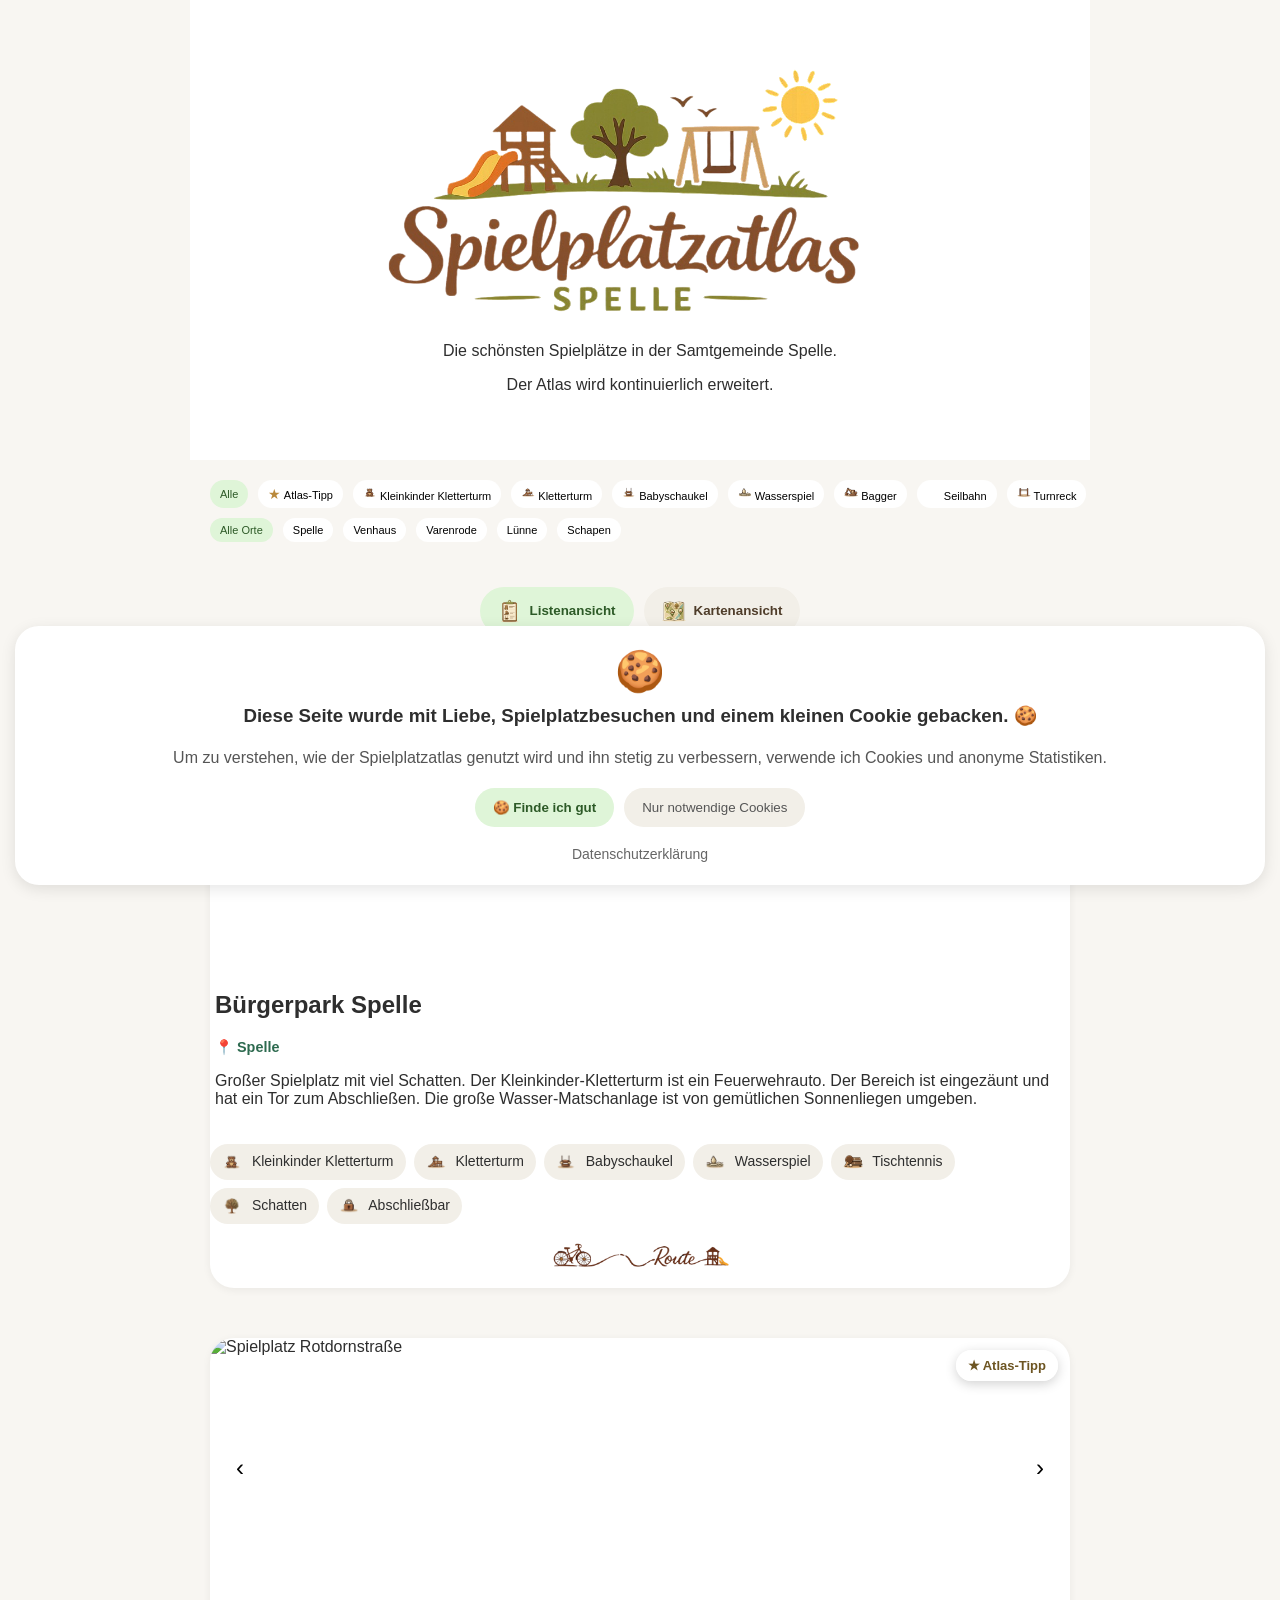
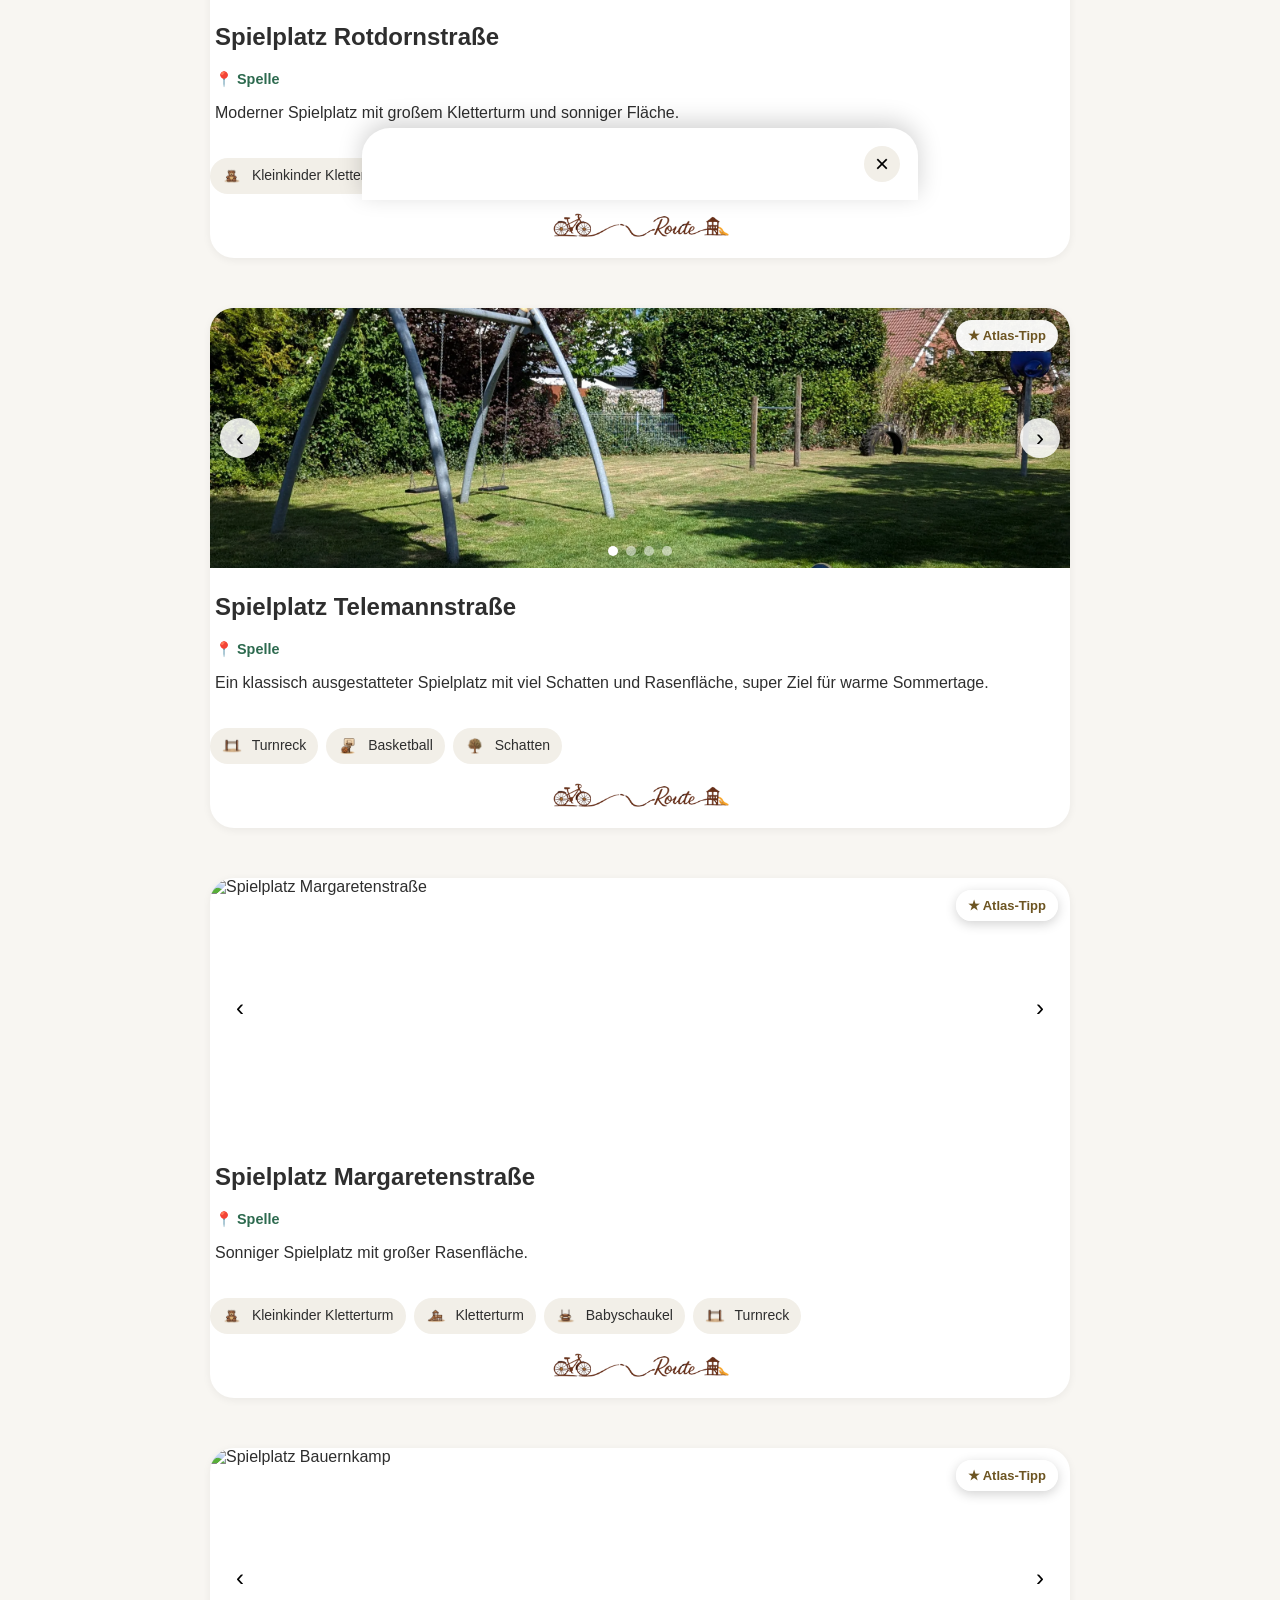
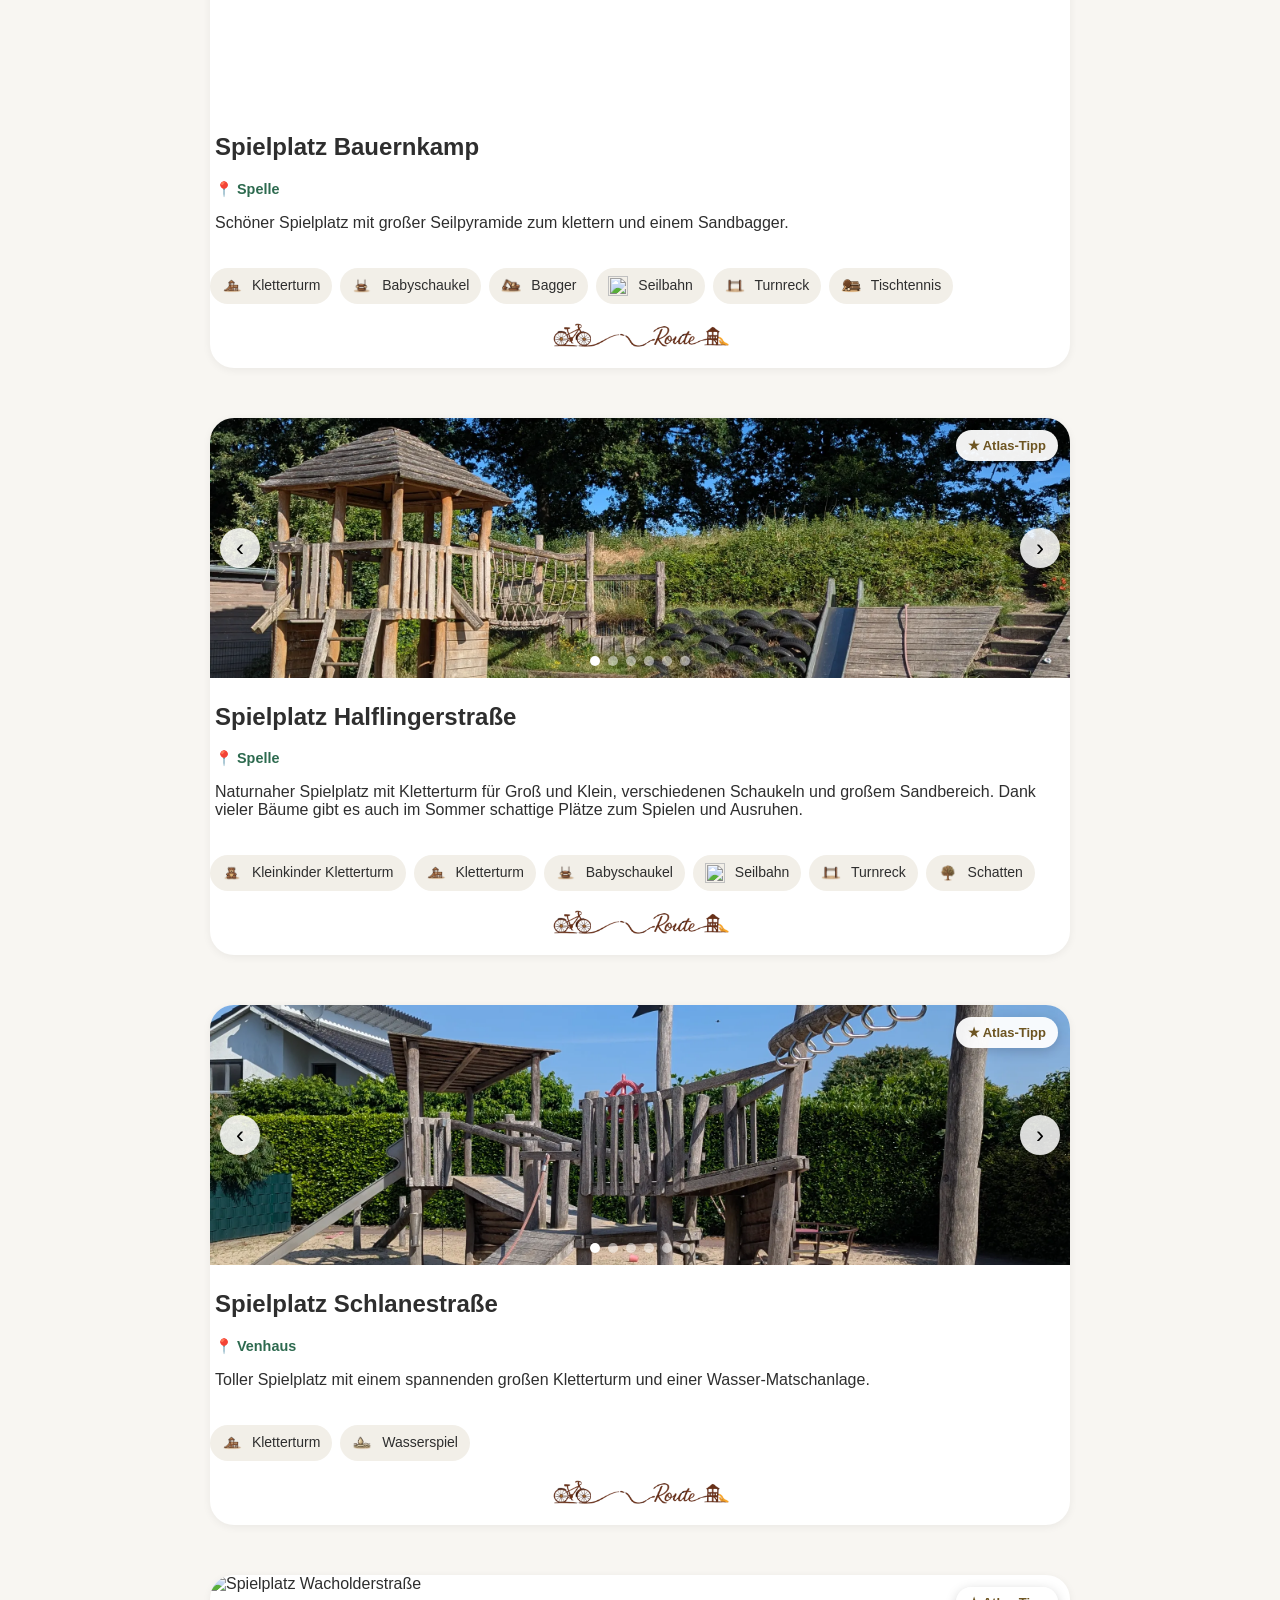
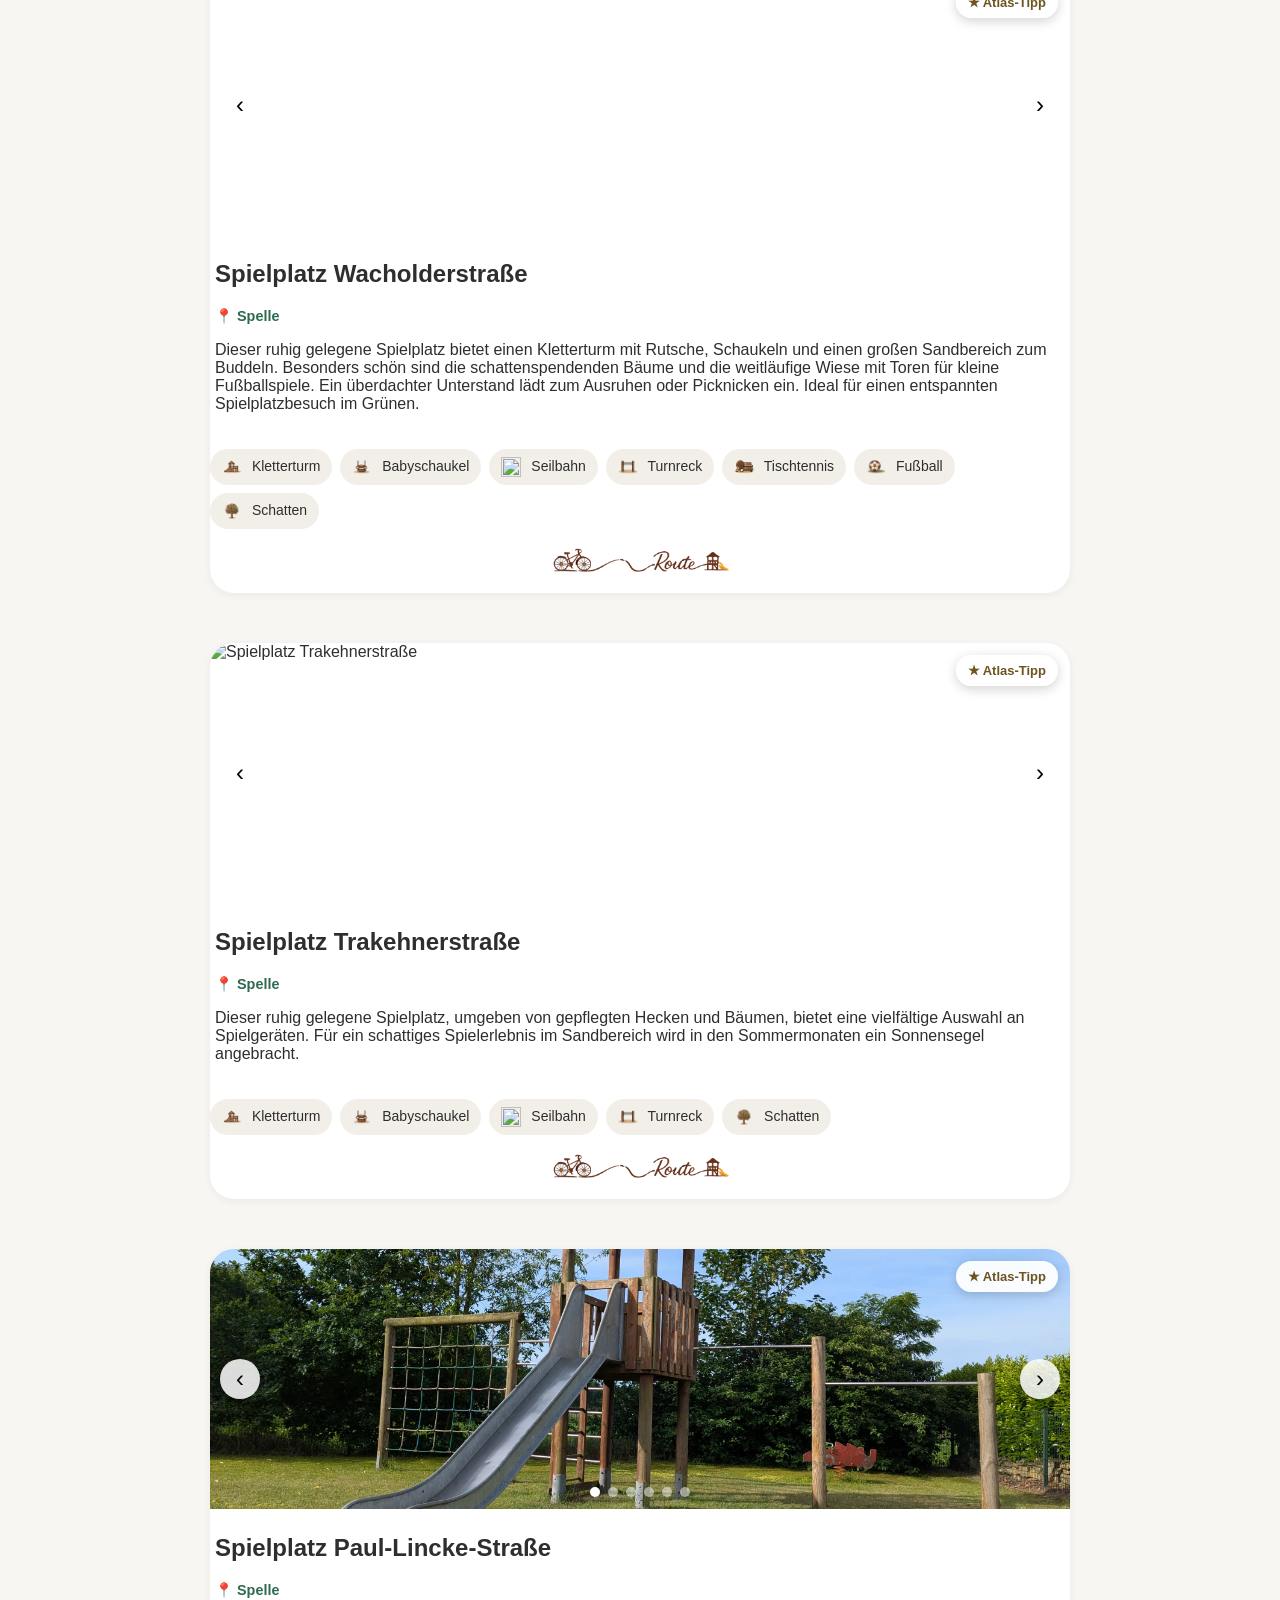
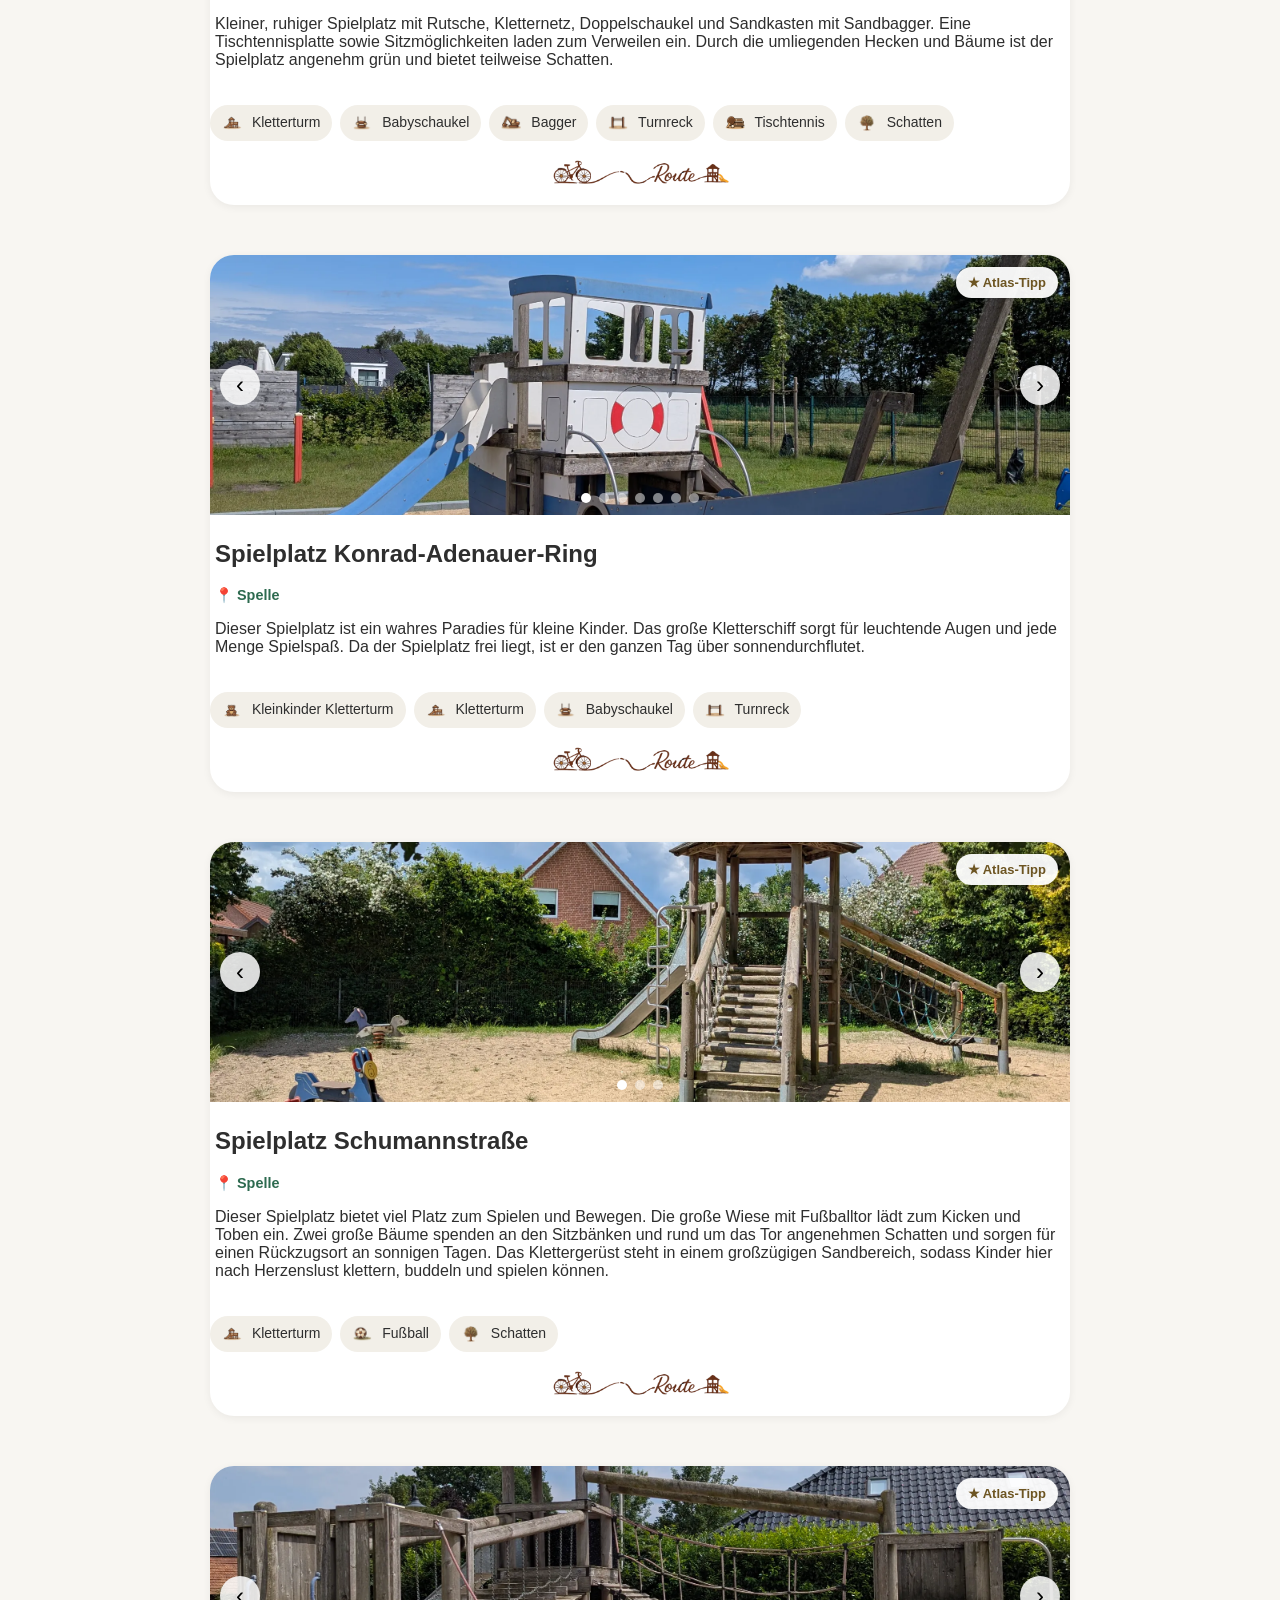
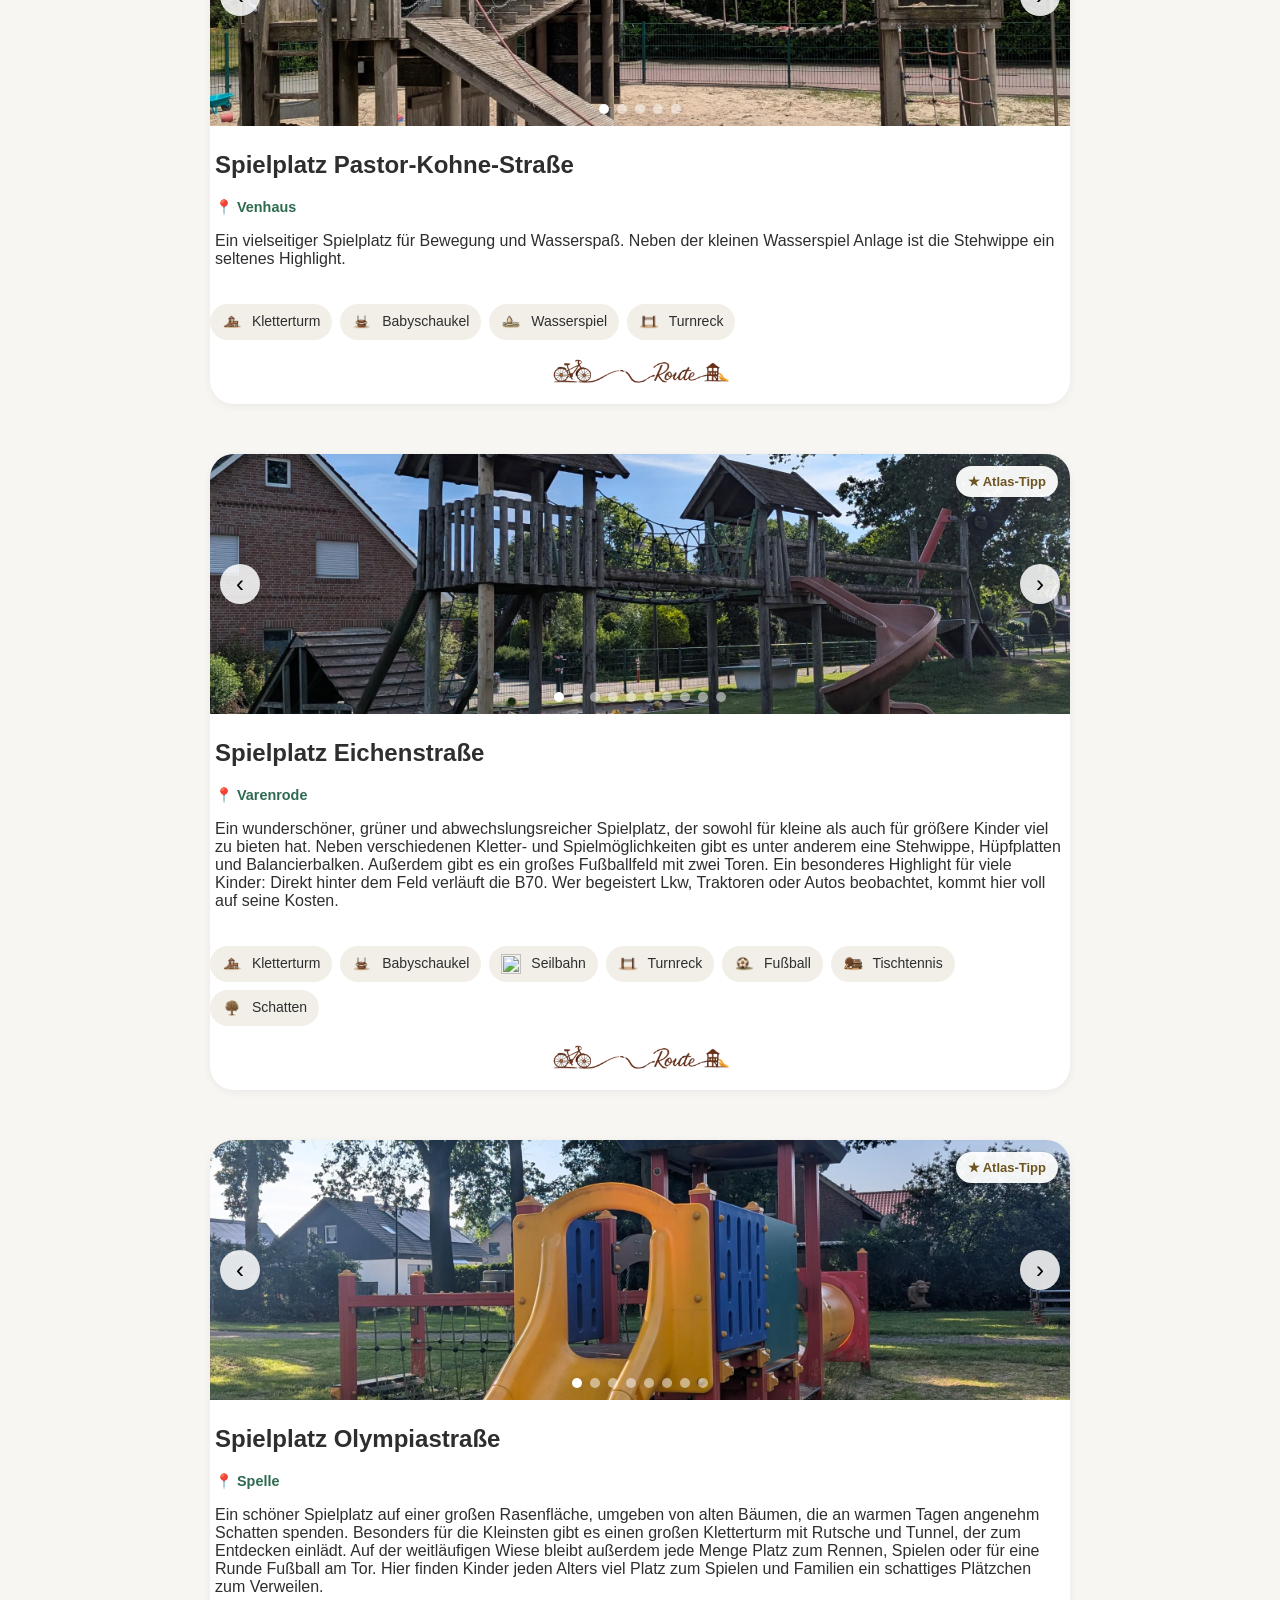
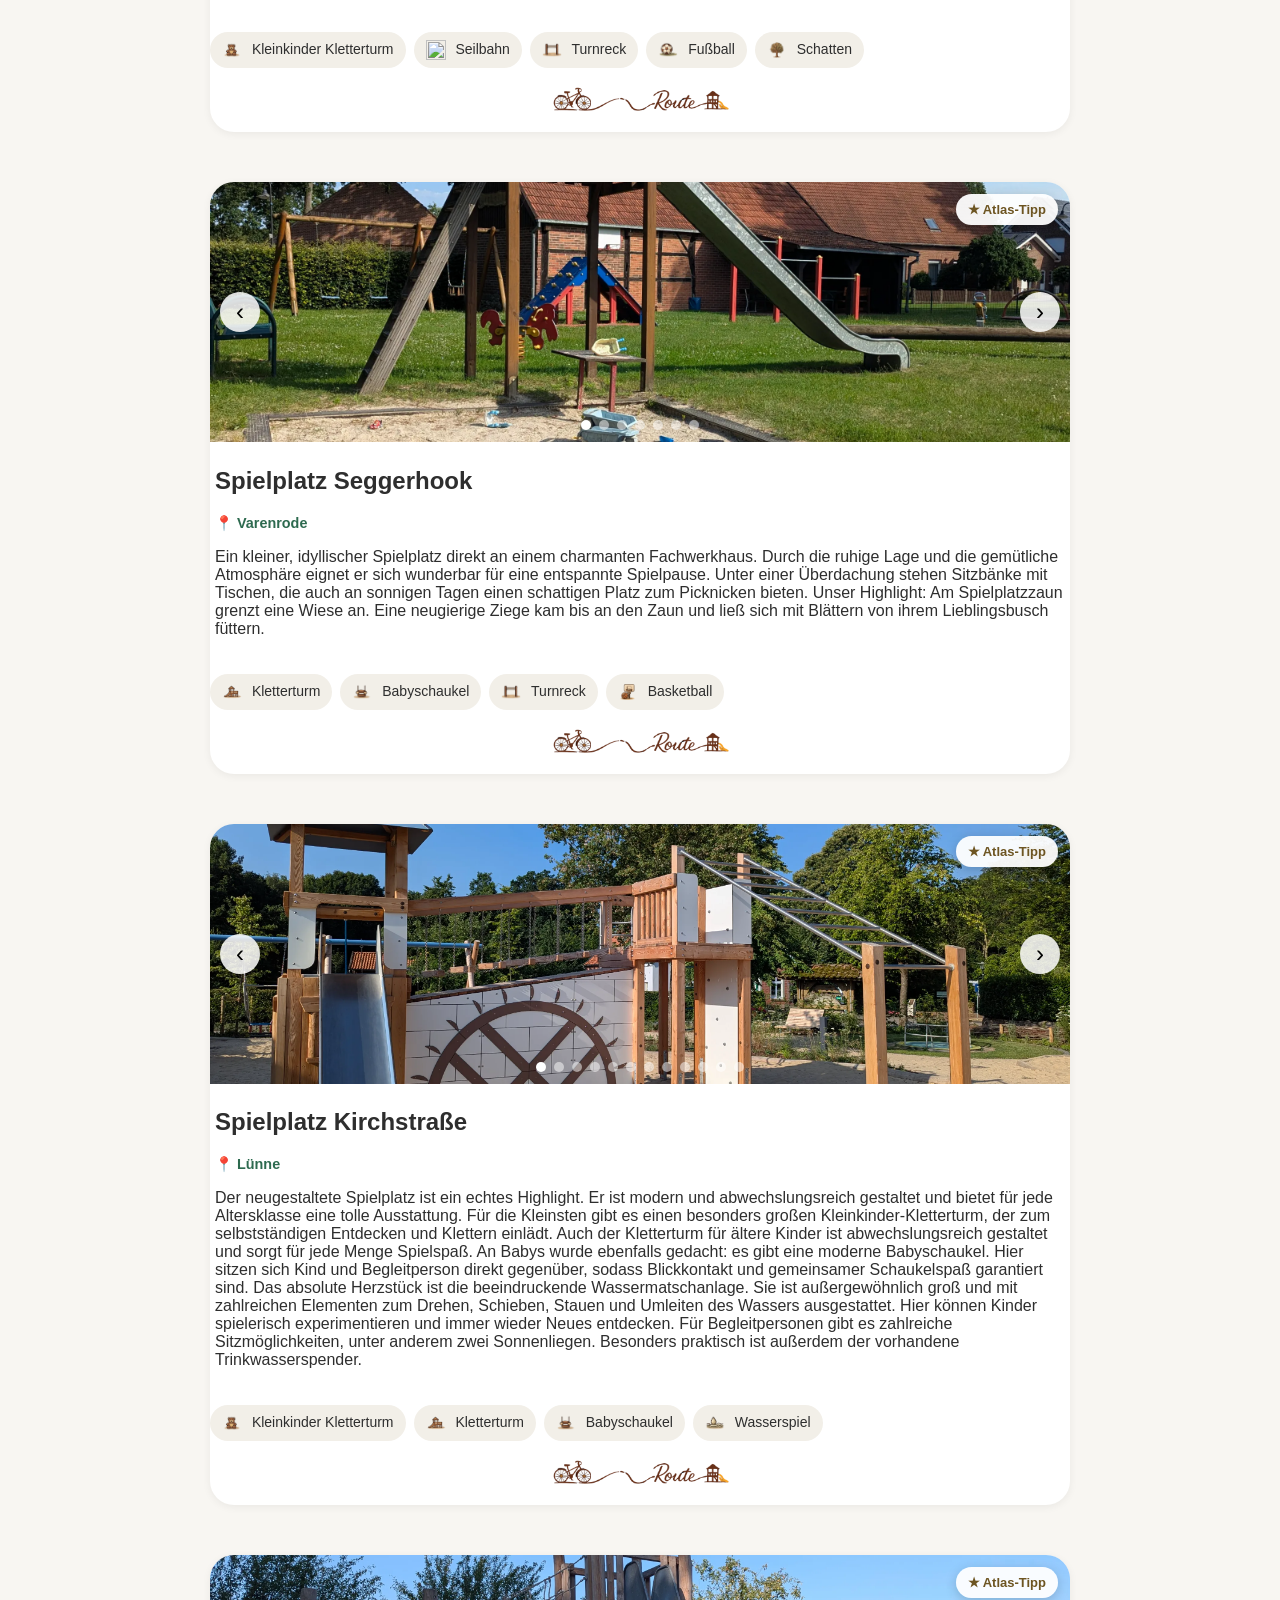
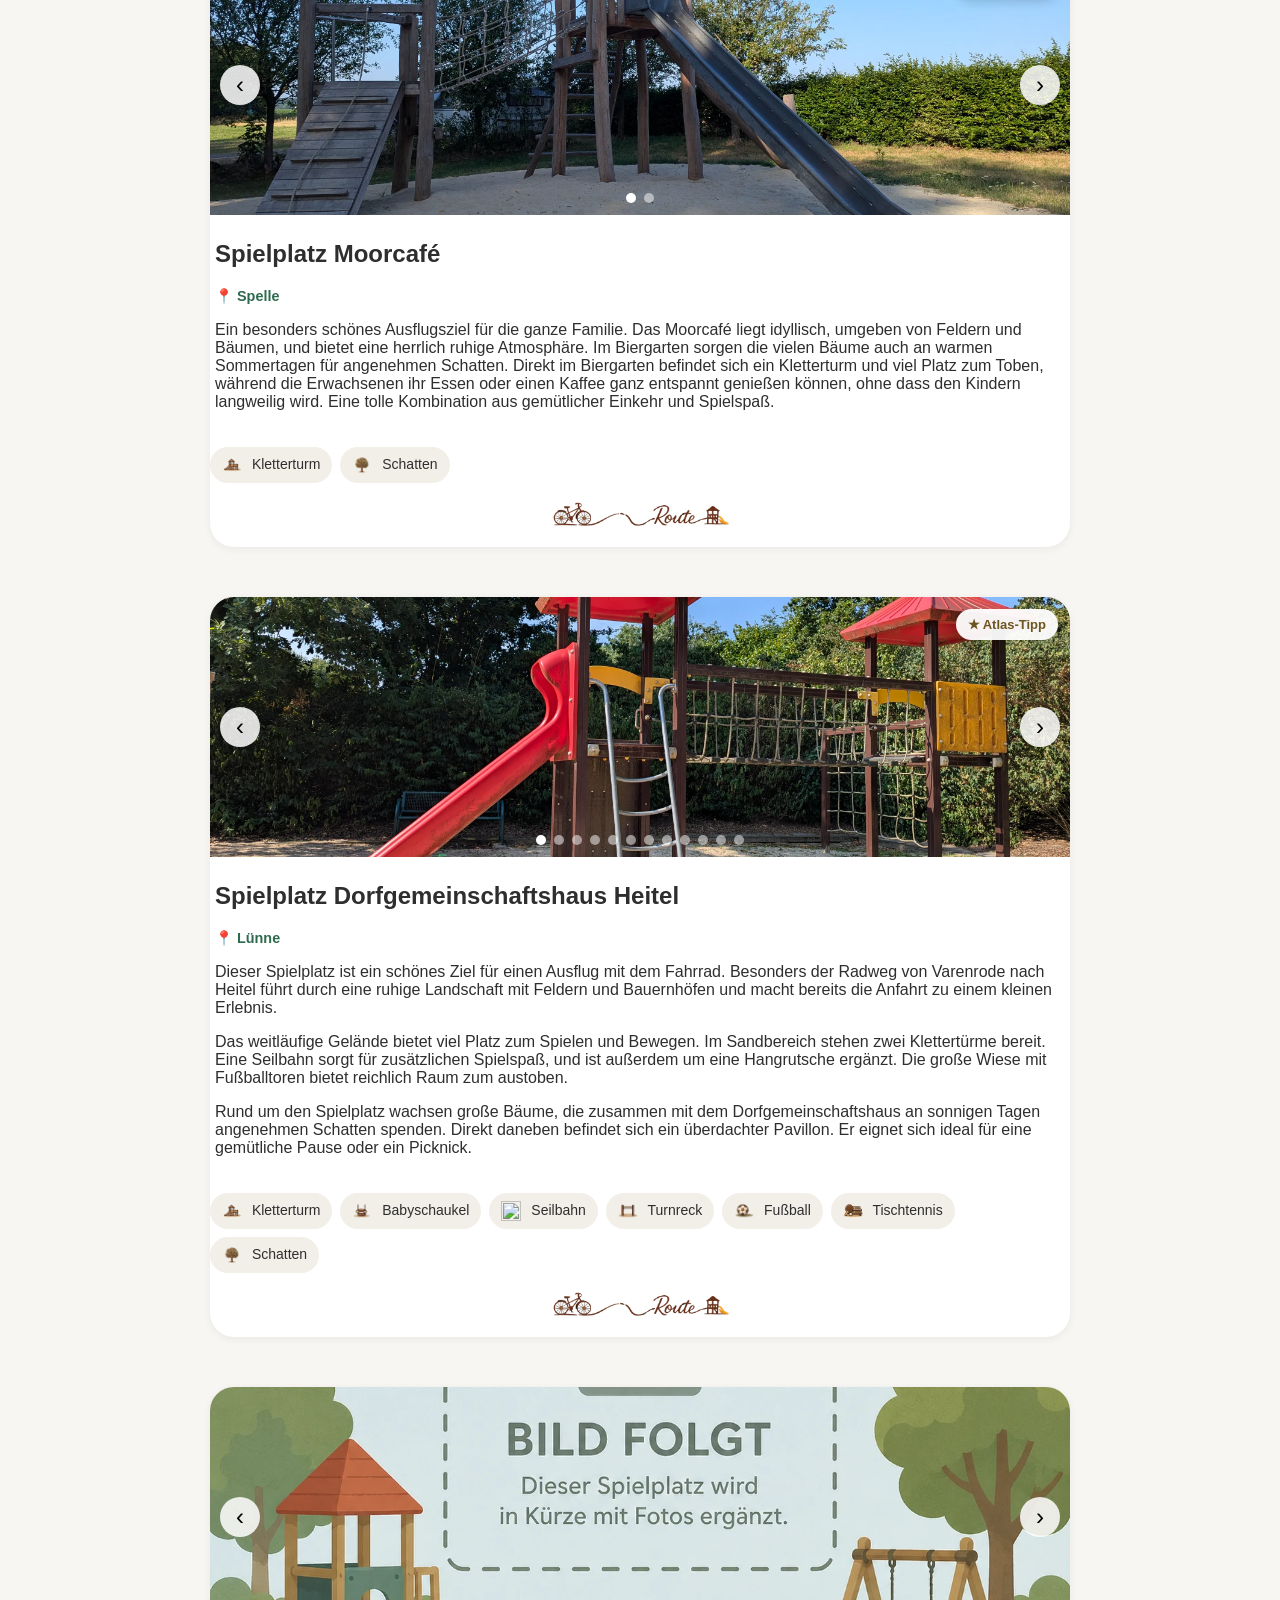
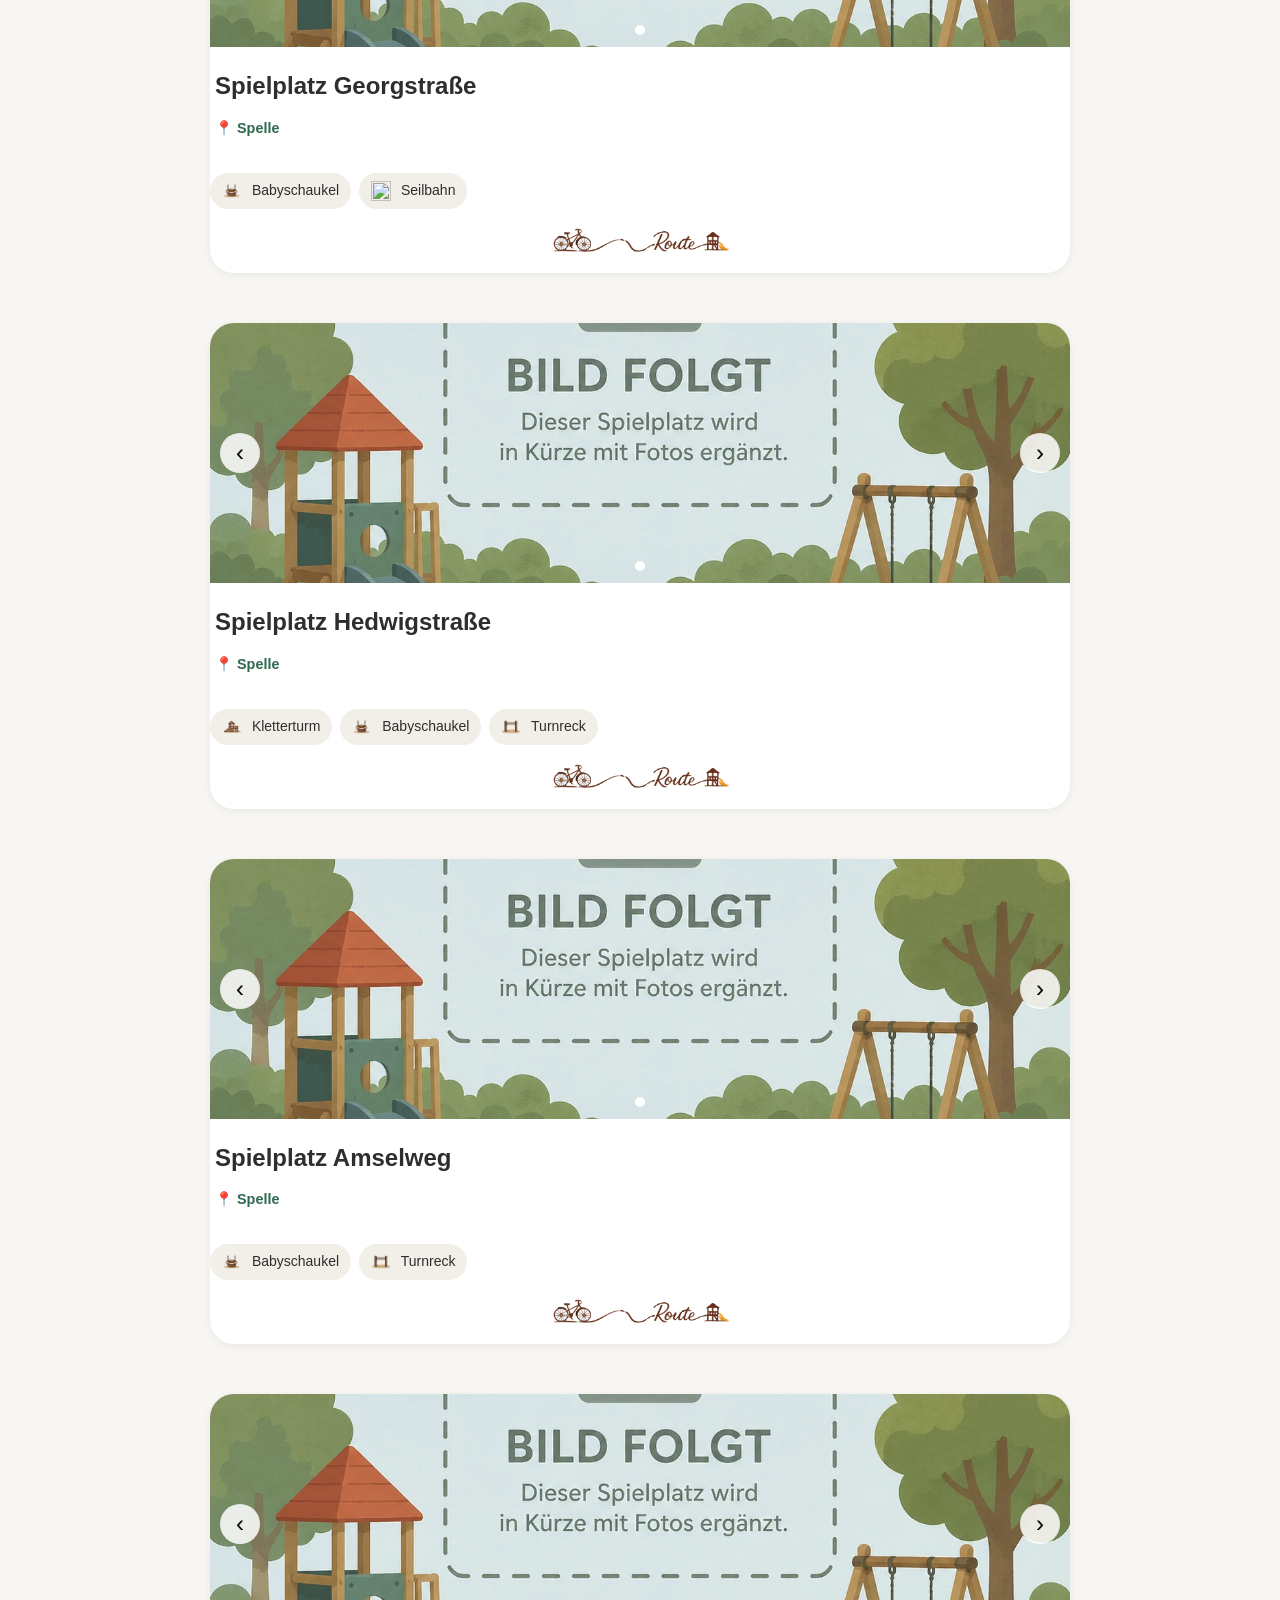
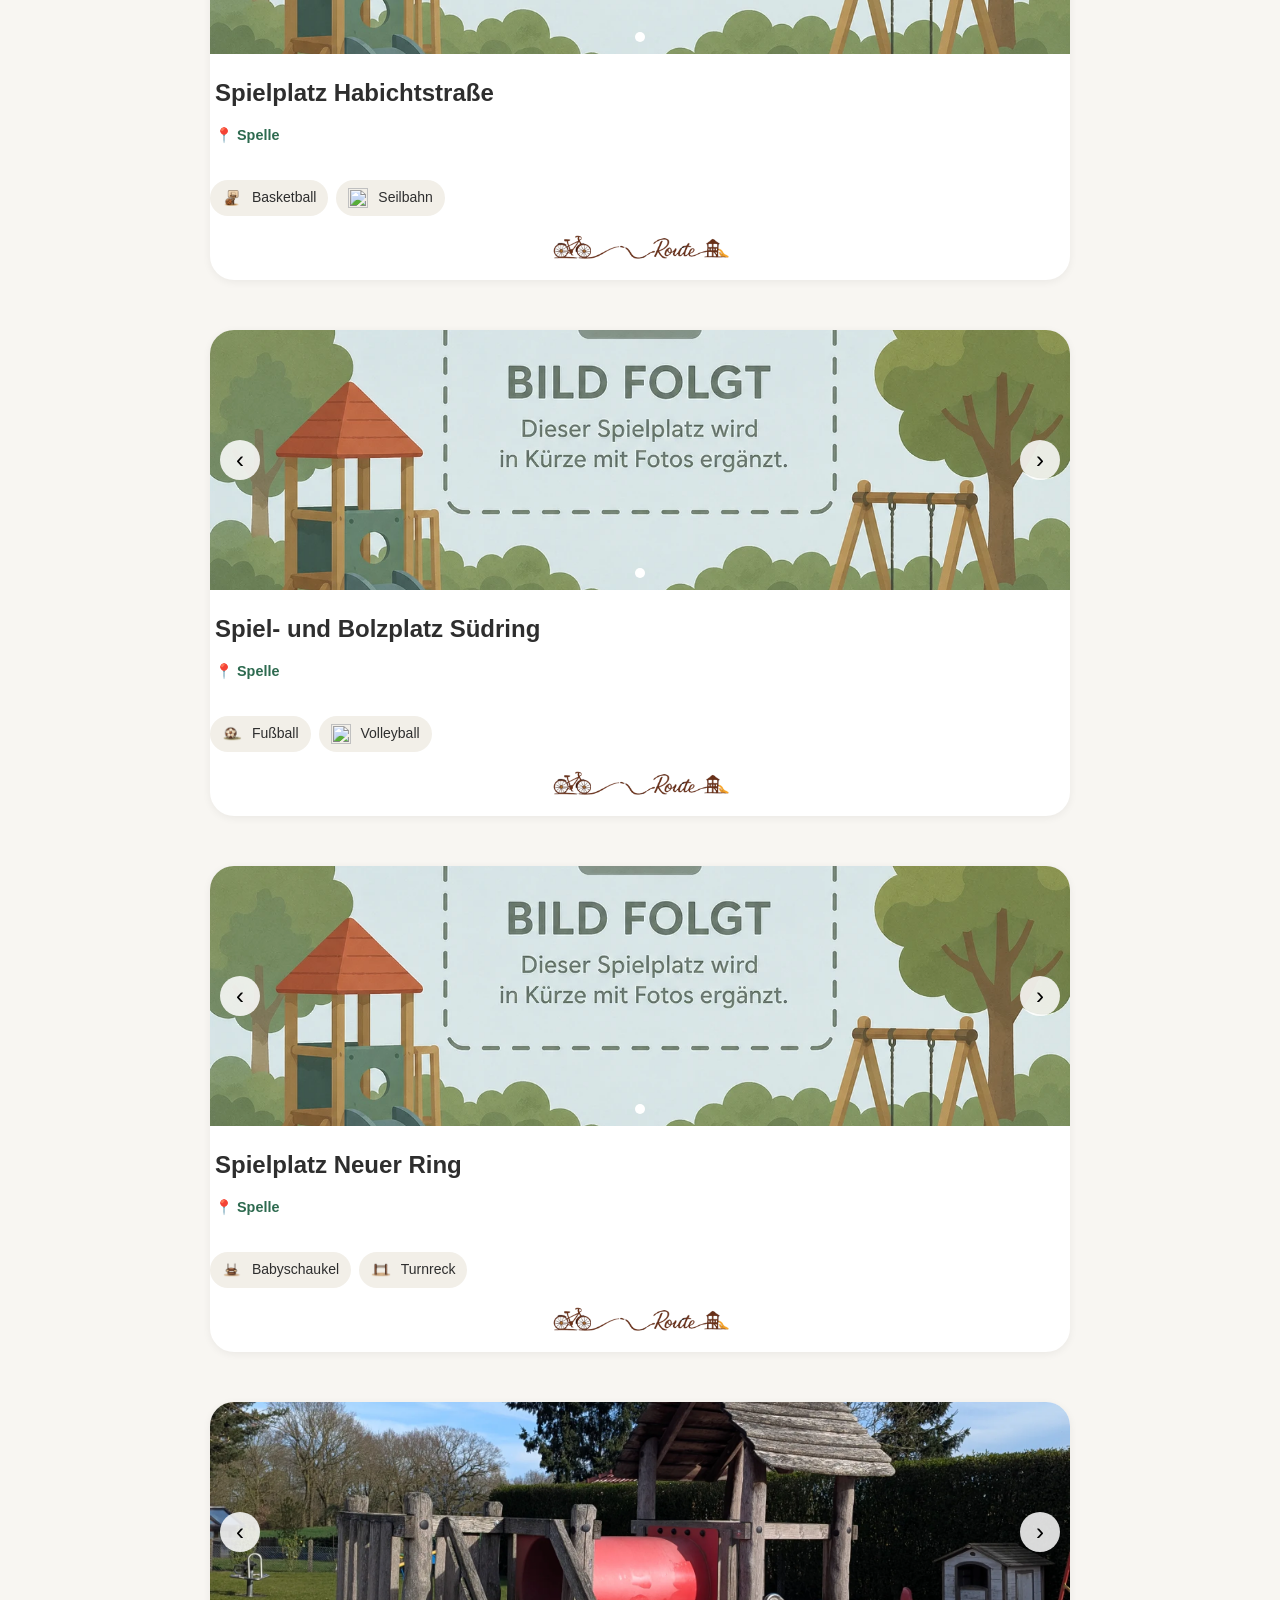
==== commit dd151463: "Add files via upload" ====
--- a/index.html
+++ b/index.html
@@ -11,7 +11,7 @@
 <meta property="og:title" content="Spielplatzatlas Spelle">
 <meta property="og:description" content="Entdecke die schönsten Spielplätze in der Samtgemeinde Spelle. Mit Fotos, Ausstattung, Filtern und Navigation.">
 <meta property="og:image" content="https://www.spielplatzatlas-spelle.de/images/social-preview.jpg">
-<meta property="og:url" content="https://www.spielplatzatlas-spelle.de/">
+<meta property="og:url" content="https://spielplatzatlas-spelle.de/">
 <meta property="og:type" content="website">
 <meta property="og:locale" content="de_DE">
 
@@ -21,17 +21,25 @@
 <meta name="twitter:description" content="Entdecke die schönsten Spielplätze in der Samtgemeinde Spelle.">
 <meta name="twitter:image" content="https://www.spielplatzatlas-spelle.de/images/social-preview.jpg">
   
+  <link rel="canonical" href="https://spielplatzatlas-spelle.de/">
   <link rel="stylesheet" href="style.css">
   
-  <link href="https://unpkg.com/maplibre-gl/dist/maplibre-gl.css" rel="stylesheet">
-<script src="https://unpkg.com/maplibre-gl/dist/maplibre-gl.js"></script>
+  <link
+  href="https://unpkg.com/maplibre-gl@5.6.0/dist/maplibre-gl.css"
+  rel="stylesheet"
+>
+
+<!-- MapLibre mit fester Version laden.
+     Ohne Versionsnummer können zukünftige Updates die Kartenansicht beschädigen. -->
+     
+<script src="https://unpkg.com/maplibre-gl@5.6.0/dist/maplibre-gl.js"></script>
 
   <link rel="stylesheet" href="https://cdnjs.cloudflare.com/ajax/libs/font-awesome/6.5.2/css/all.min.css">
   
   <link rel="apple-touch-icon" sizes="180x180" href="images/apple-touch-icon.png">
   <link rel="icon" type="image/png" sizes="192x192" href="images/icon-192.png">
   <link rel="icon" type="image/png" sizes="512x512" href="images/icon-512.png">
-  <meta name="theme-color" content="#ffffff">
+  
   
   <link rel="manifest" href="manifest.json">
 <meta name="theme-color" content="#8b6f47">
@@ -39,6 +47,50 @@
 <meta name="apple-mobile-web-app-status-bar-style" content="default">
 <meta name="apple-mobile-web-app-title" content="Spielplatzatlas">
 
+<script type="application/ld+json">
+{
+  "@context": "https://schema.org",
+  "@graph": [
+    {
+      "@type": "WebSite",
+      "@id": "https://spielplatzatlas-spelle.de/#website",
+      "url": "https://spielplatzatlas-spelle.de/",
+      "name": "Spielplatzatlas Spelle",
+      "description": "Entdecke die schönsten Spielplätze in der Samtgemeinde Spelle. Mit Fotos, Ausstattung, Filtern und direkter Navigation.",
+      "inLanguage": "de-DE",
+      "publisher": {
+        "@id": "https://spielplatzatlas-spelle.de/#organization"
+      }
+    },
+    {
+      "@type": "Organization",
+      "@id": "https://spielplatzatlas-spelle.de/#organization",
+      "name": "Spielplatzatlas Spelle",
+      "url": "https://spielplatzatlas-spelle.de/",
+      "logo": {
+        "@type": "ImageObject",
+        "url": "https://spielplatzatlas-spelle.de/images/logo.png"
+      },
+      "founder": {
+        "@type": "Person",
+        "name": "Anastasia Podolski"
+      },
+      "sameAs": [
+        "https://www.instagram.com/spielplatzatlasspelle/",
+        "https://www.facebook.com/profile.php?id=61590993329887"
+      ]
+    },
+    {
+      "@type": "WebApplication",
+      "name": "Spielplatzatlas Spelle",
+      "applicationCategory": "TravelApplication",
+      "operatingSystem": "Web",
+      "url": "https://spielplatzatlas-spelle.de/",
+      "description": "Interaktiver Spielplatzatlas mit Fotos, Ausstattung, Kartenansicht und Navigation."
+    }
+  ]
+}
+</script>
 </head>
 
 
@@ -289,7 +341,6 @@
 </a>
 <button
   id="installButton"
-  onclick="installPWA()"
   style="
     display:inline-block;
     background:transparent;
--- a/style.css
+++ b/style.css
@@ -424,6 +424,7 @@
 .filter-star {
   font-size: 14px;
   line-height: 1;
+  color: #b9893b;
 }
 
 .atlas-tipp-badge {
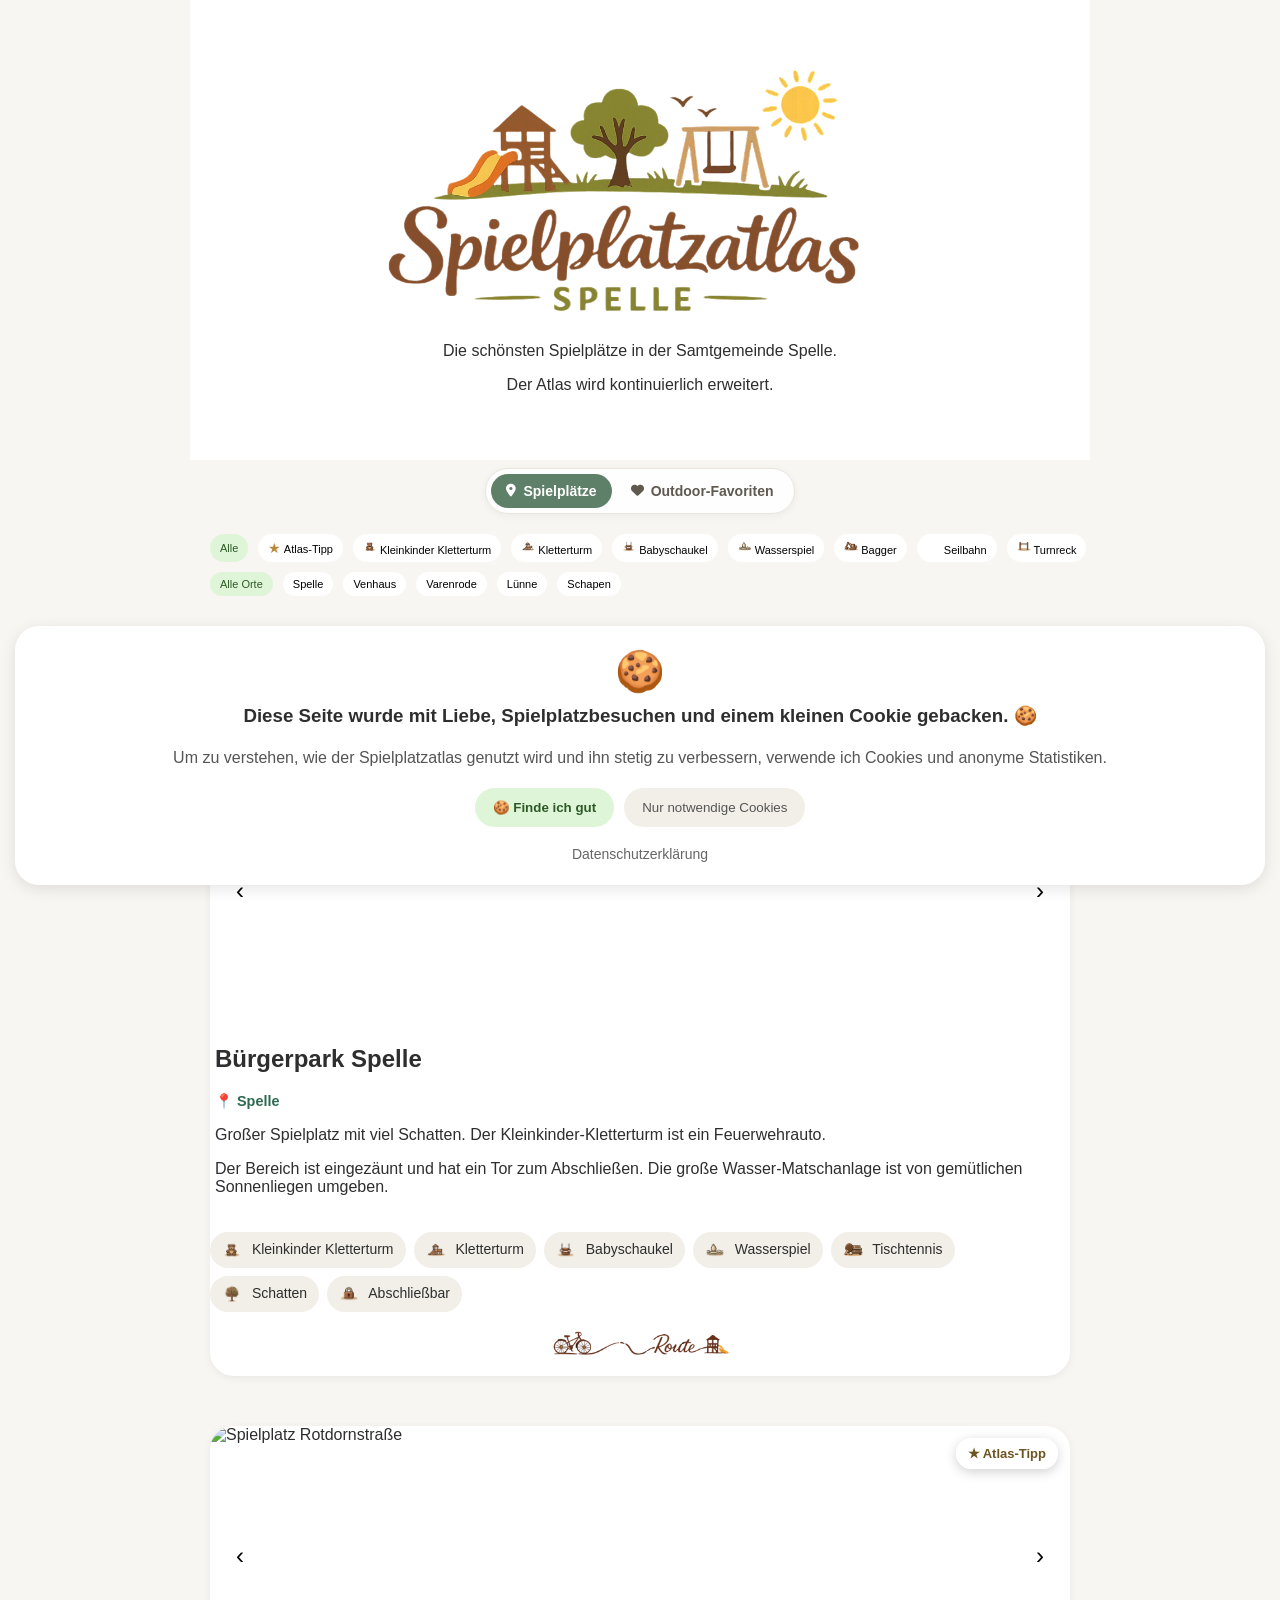
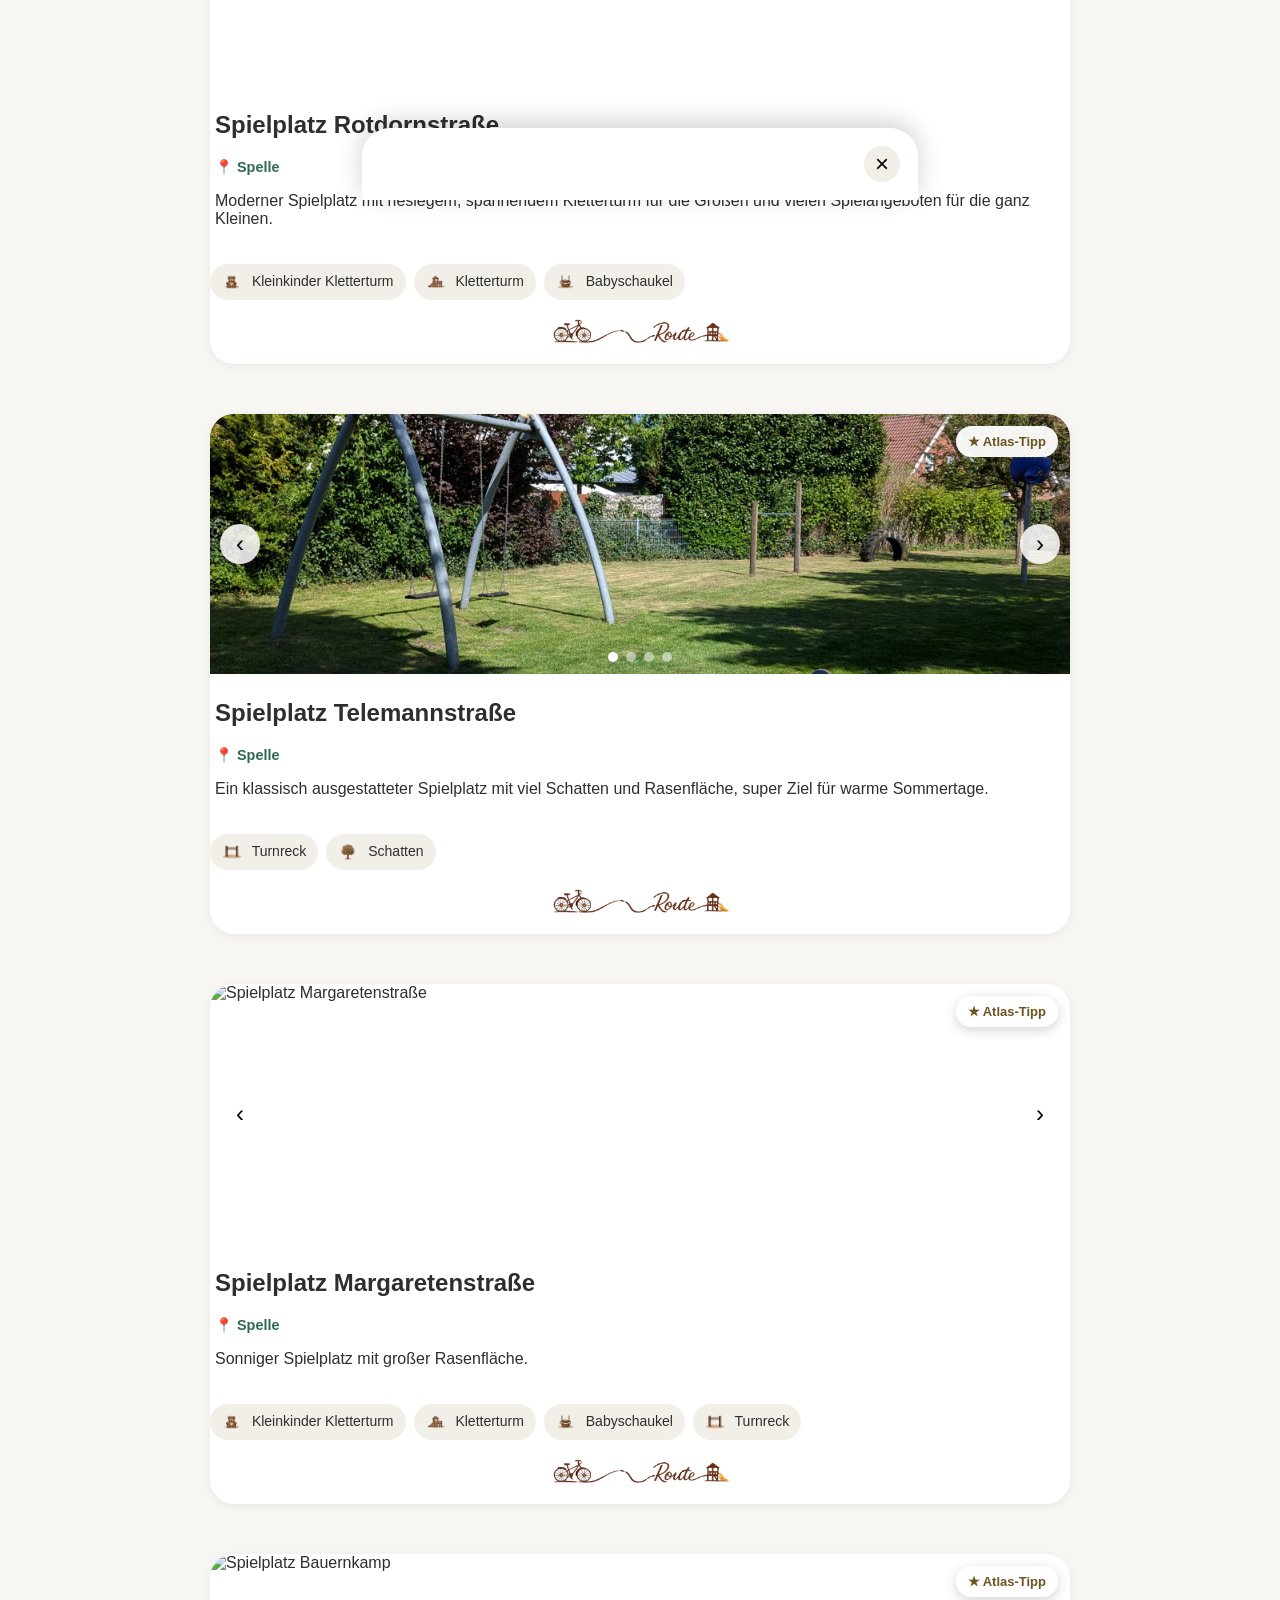
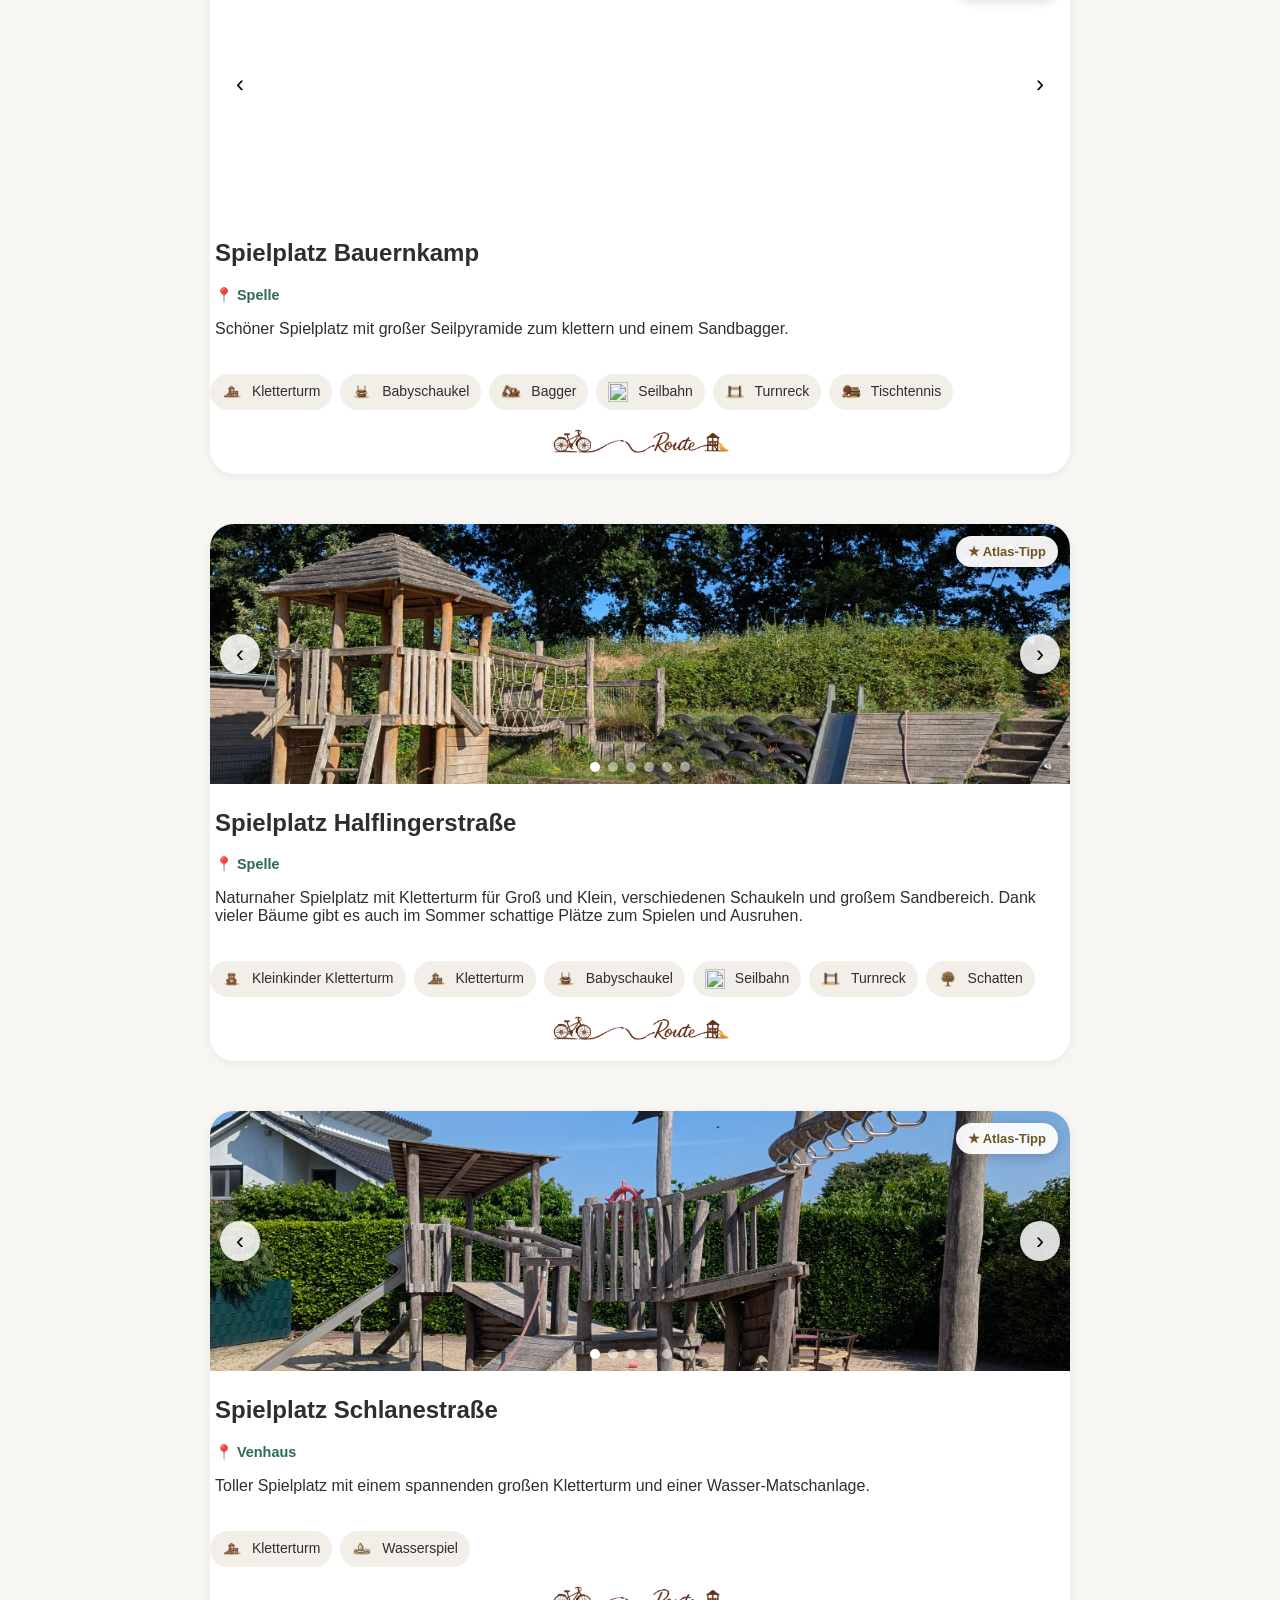
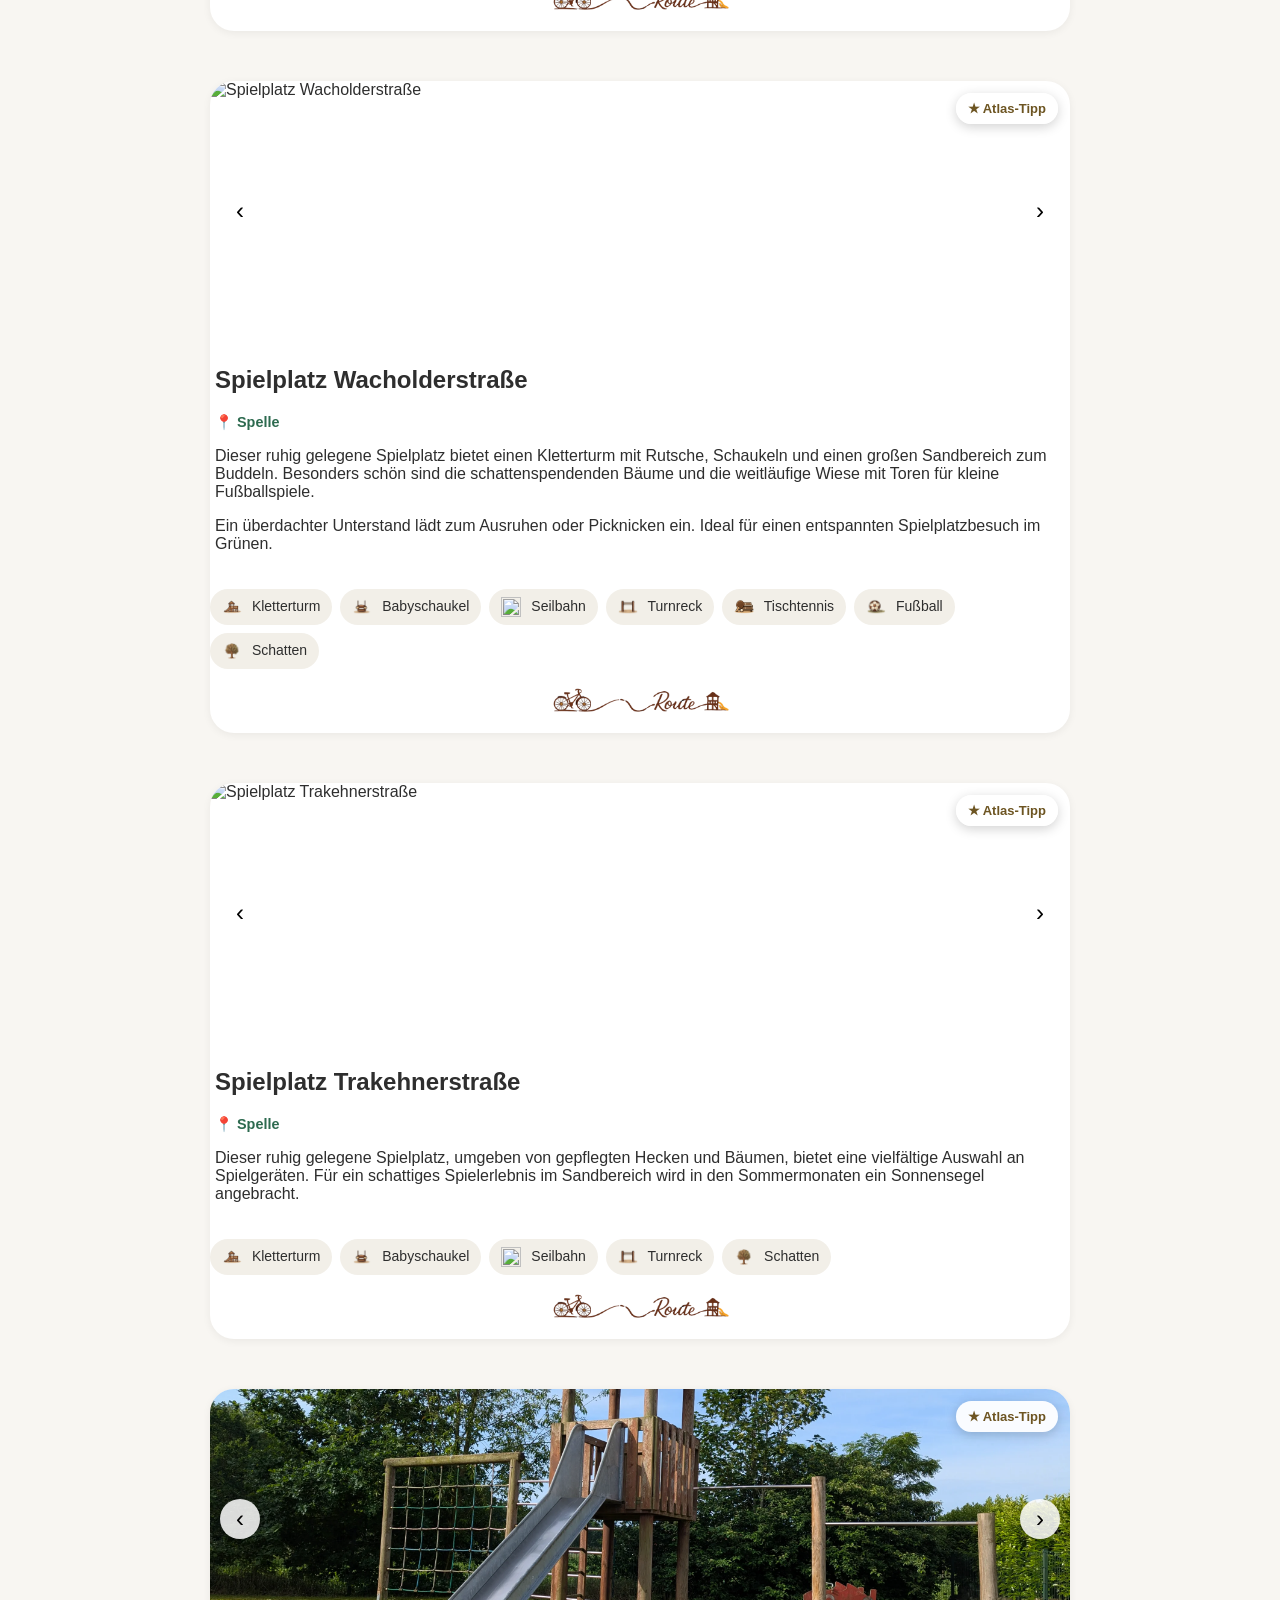
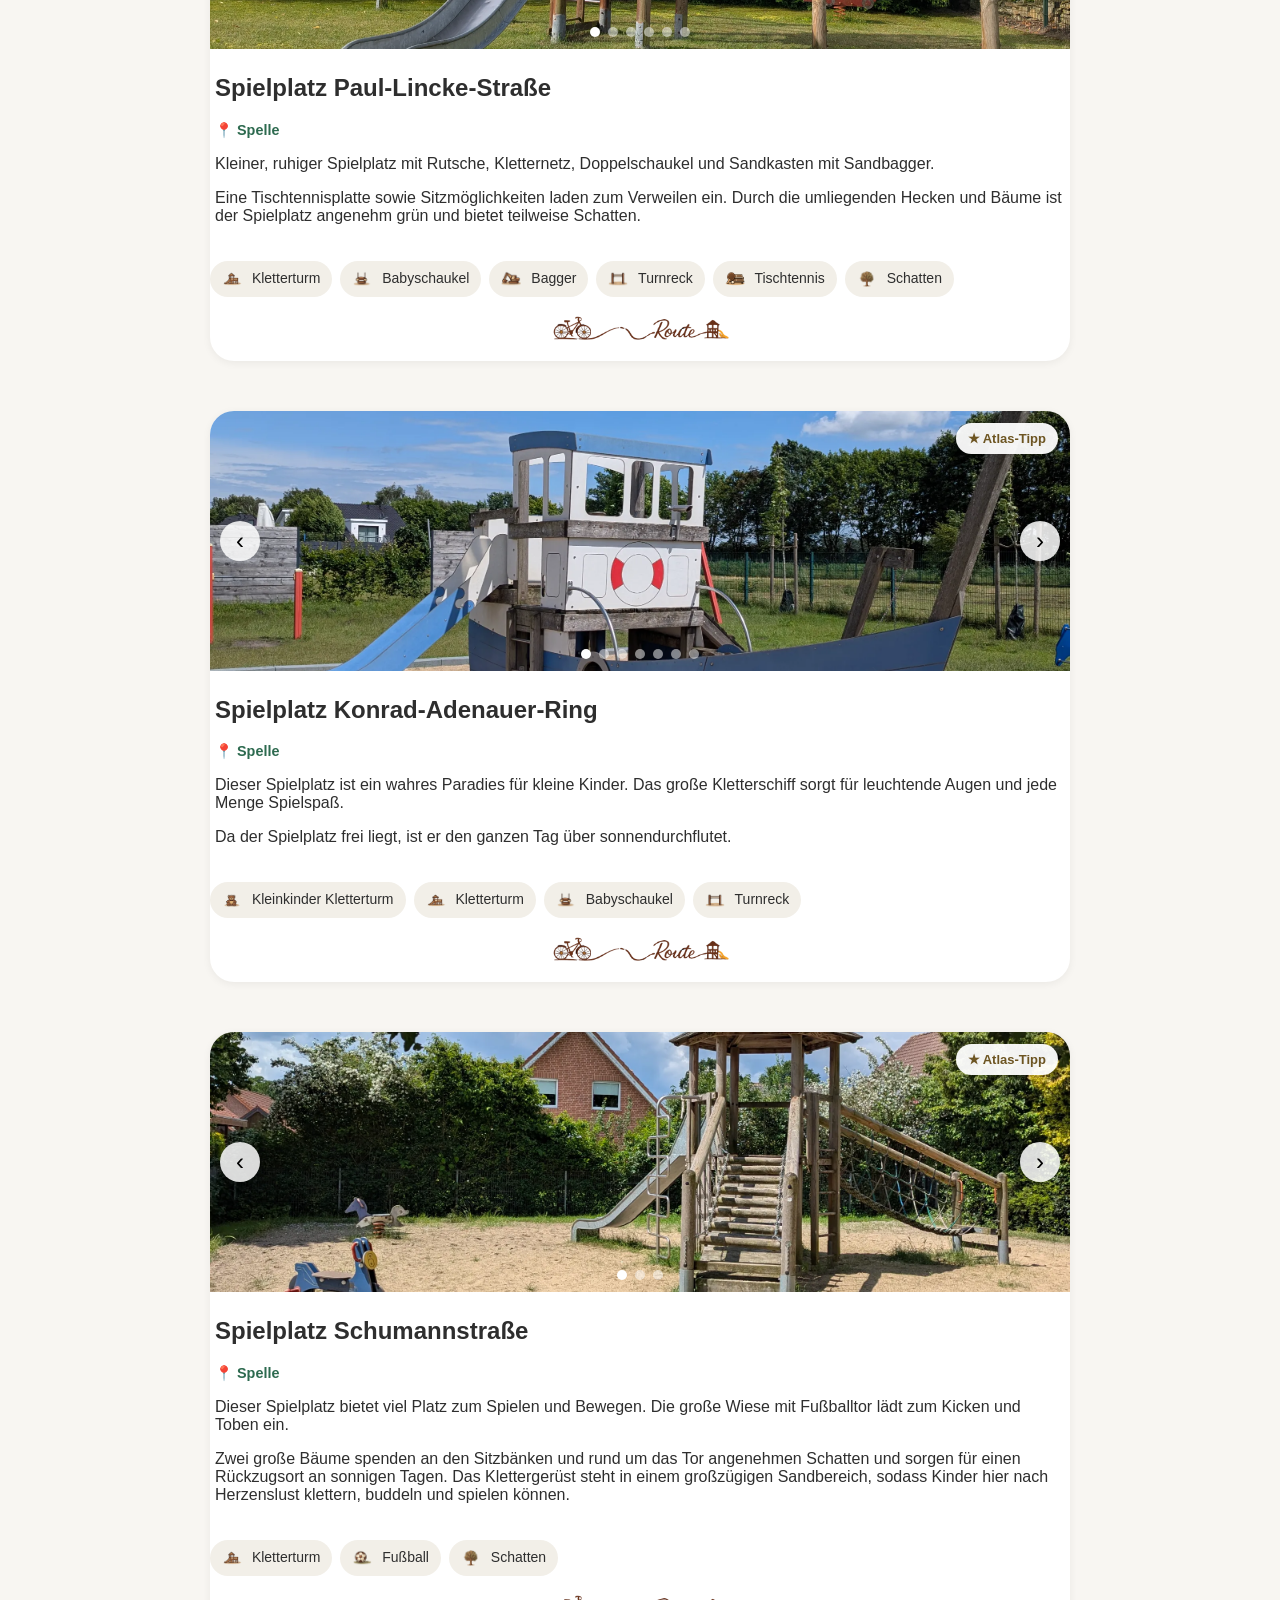
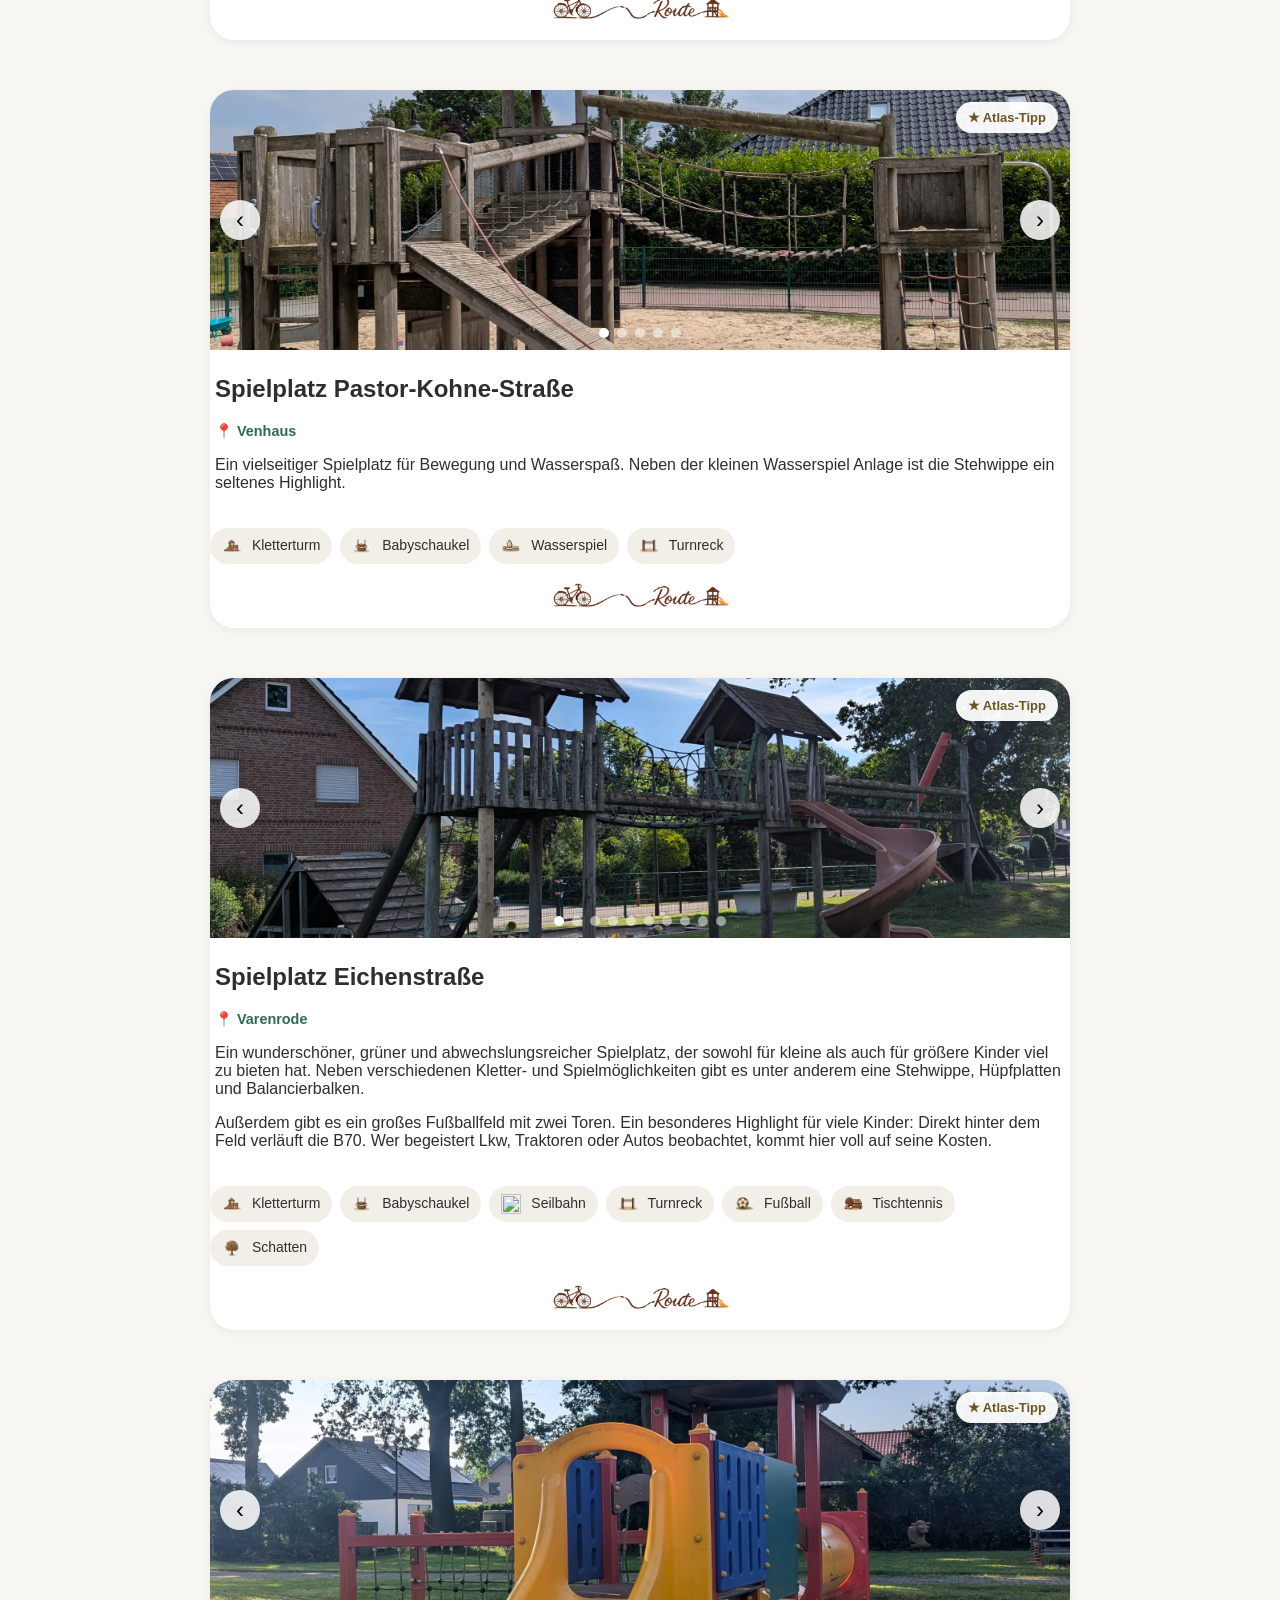
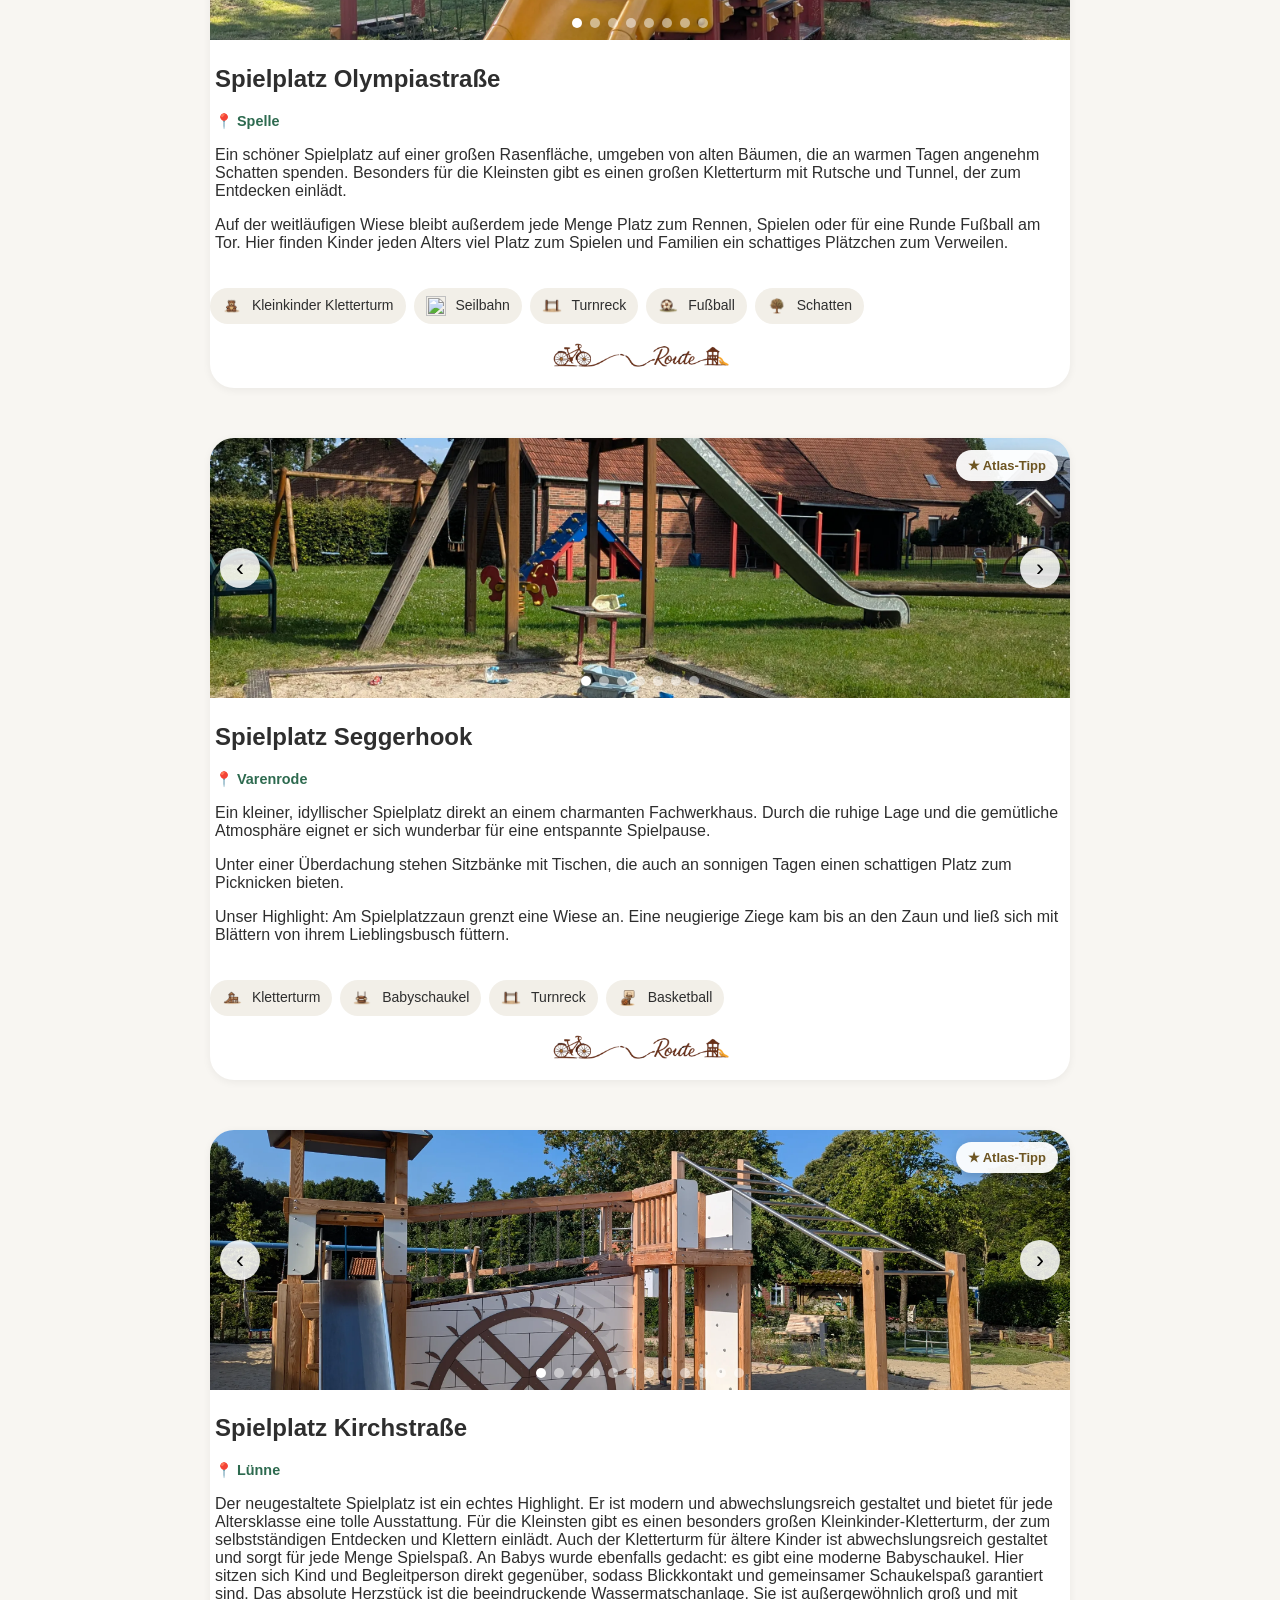
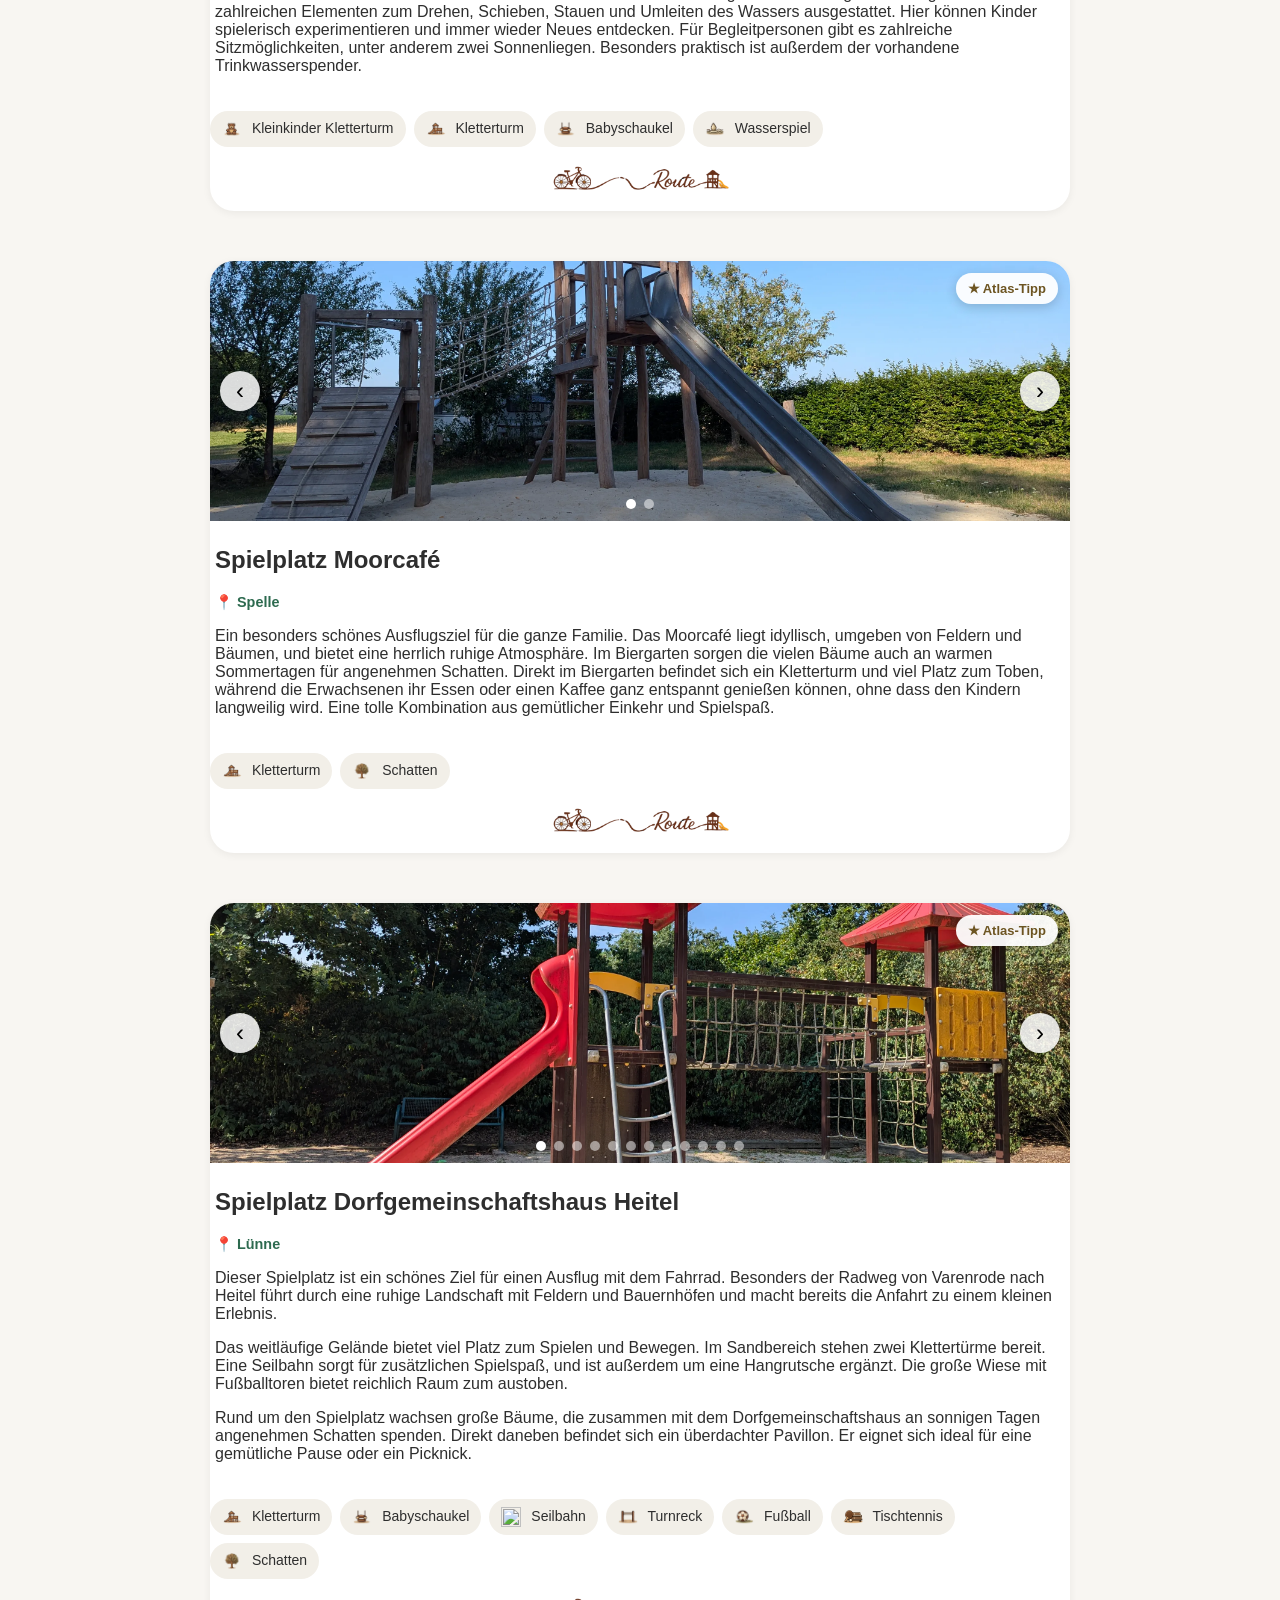
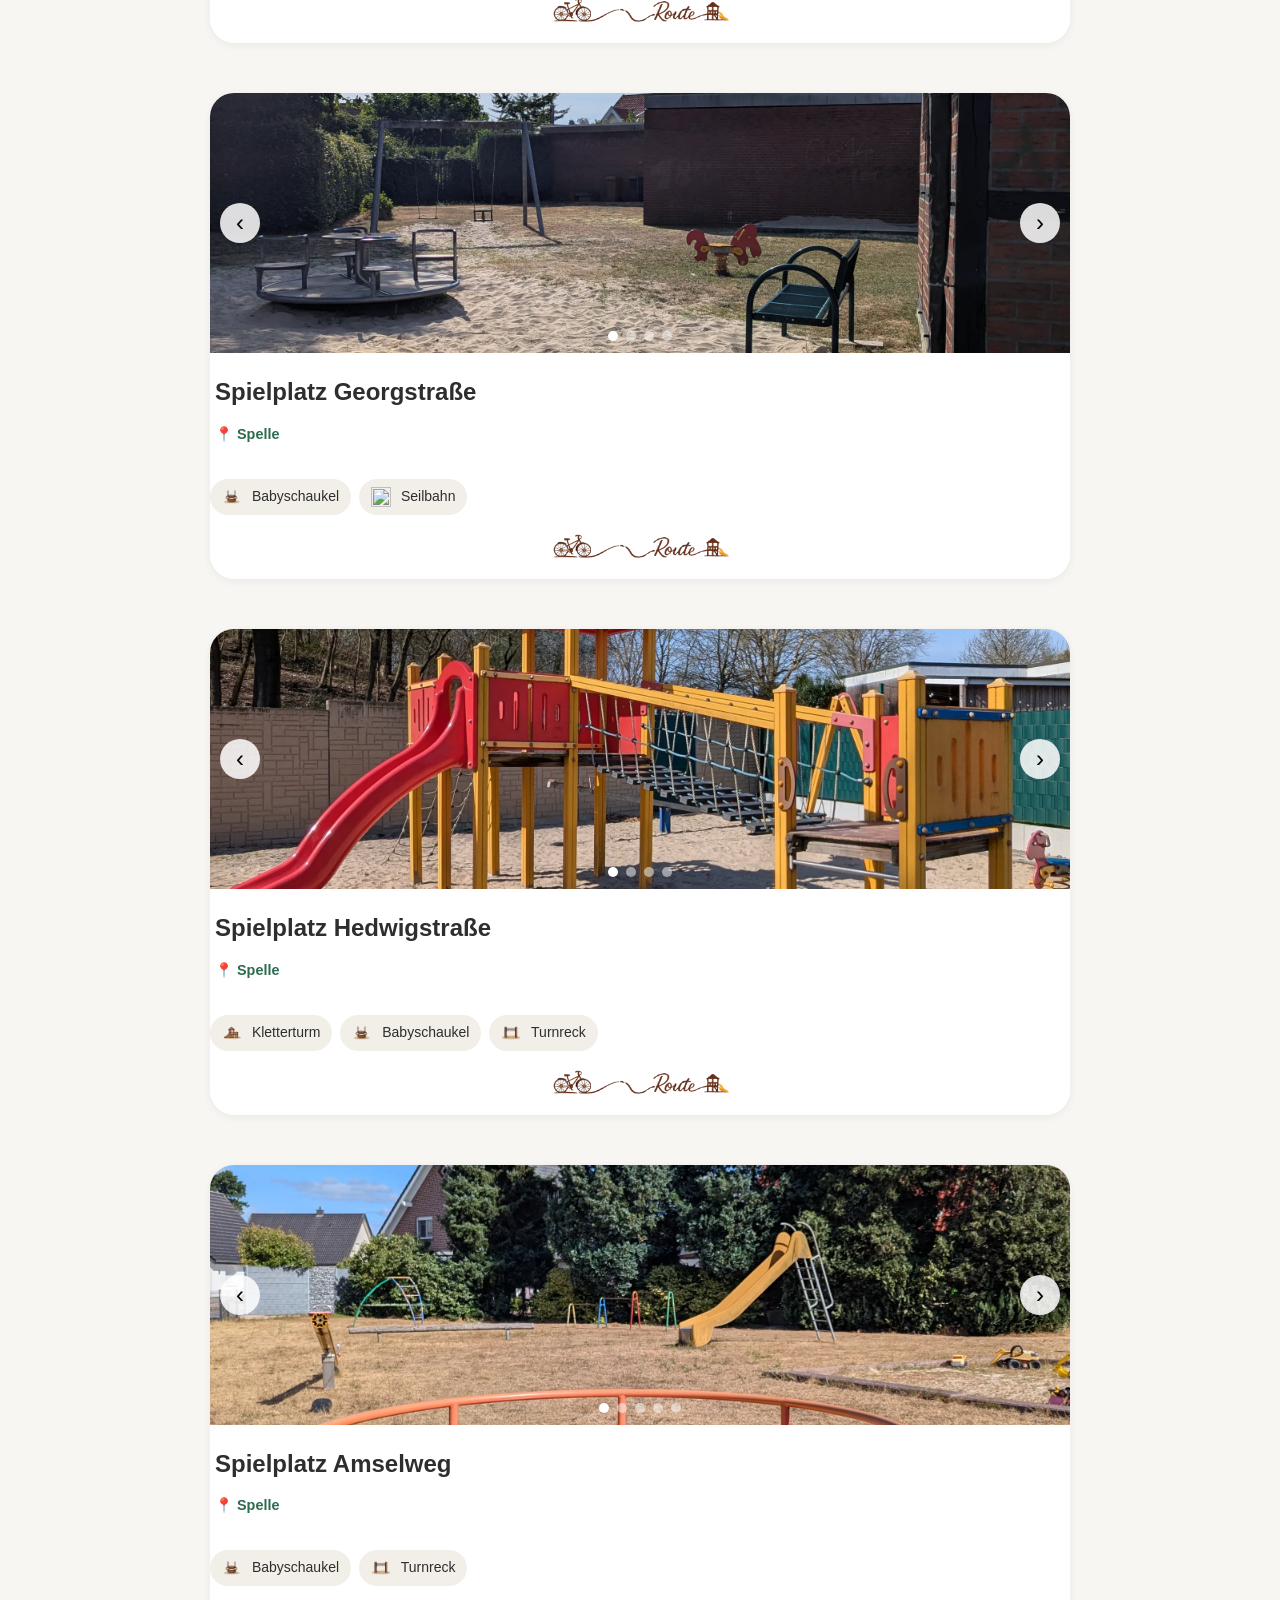
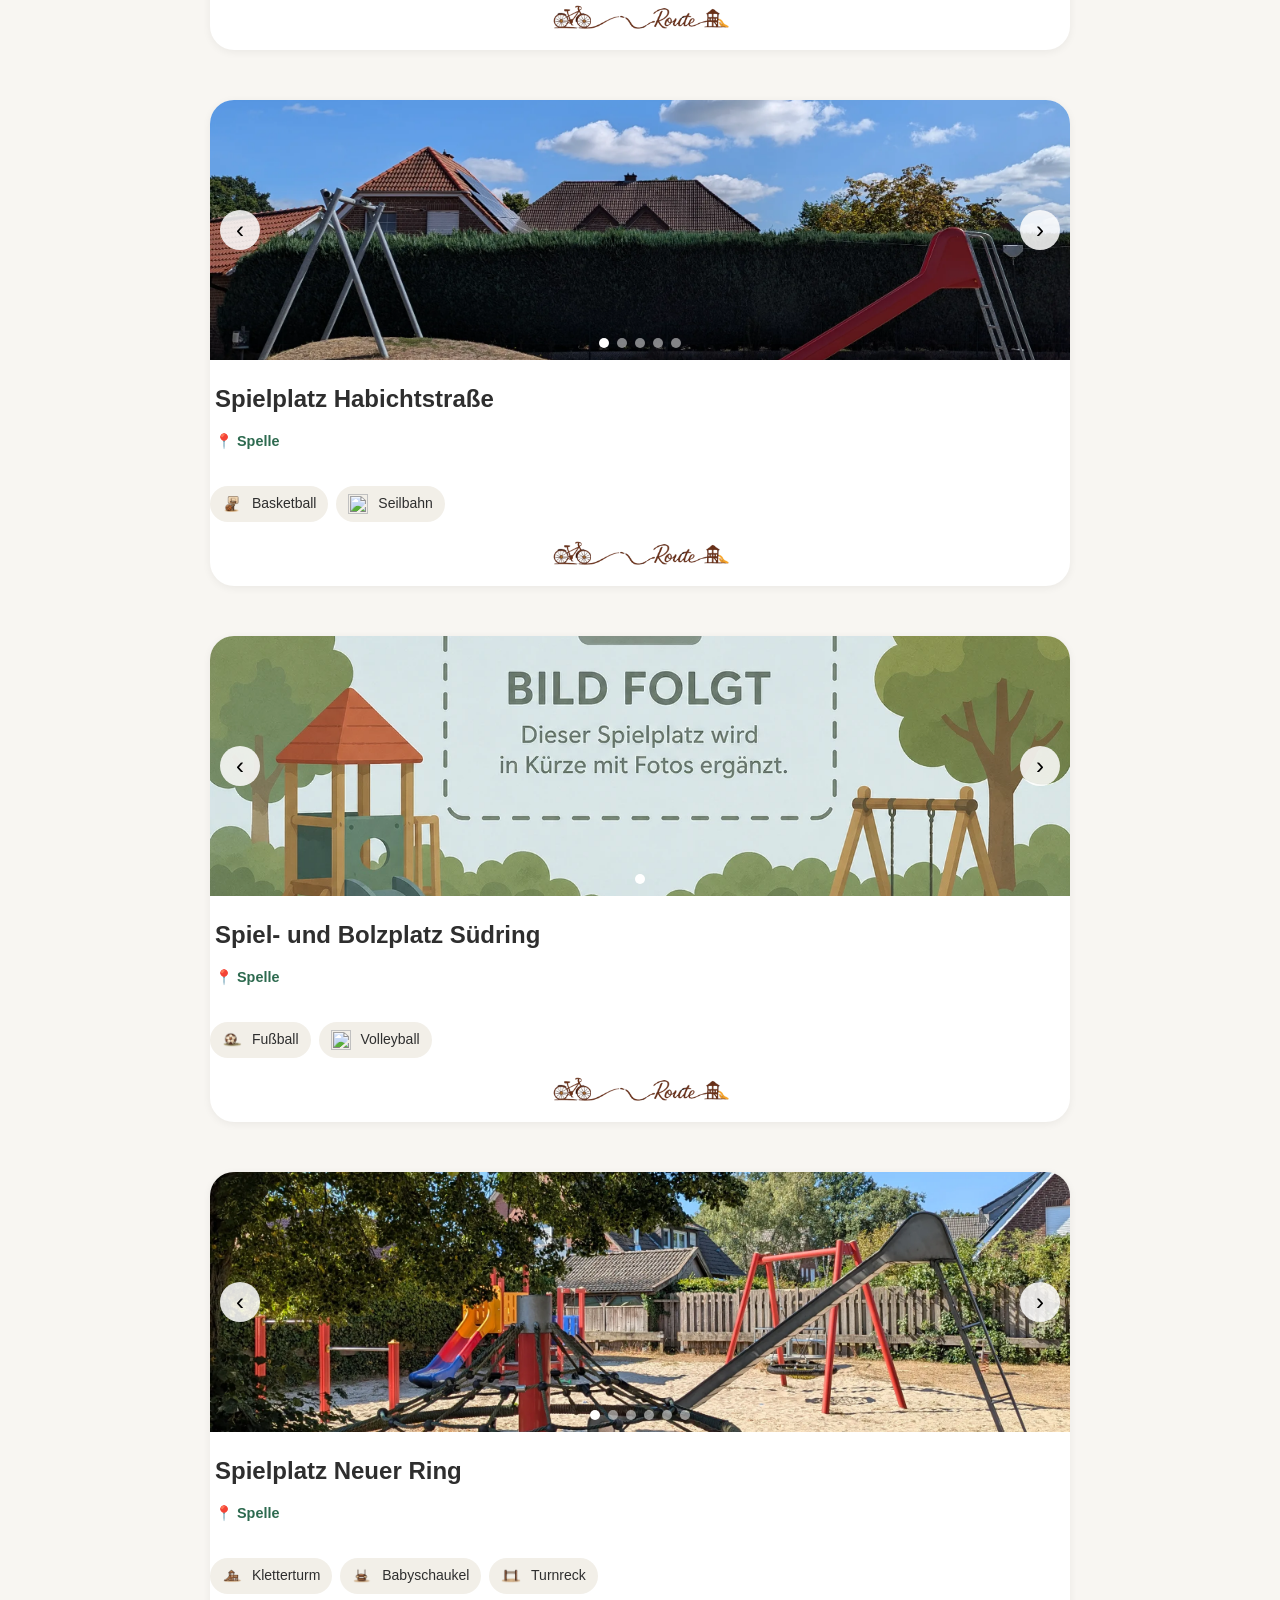
==== commit 8298c60b: "Add files via upload Favoriten Seite erstellen" ====
--- a/index.html
+++ b/index.html
@@ -23,6 +23,7 @@
   
   <link rel="canonical" href="https://spielplatzatlas-spelle.de/">
   <link rel="stylesheet" href="style.css">
+  <link rel="stylesheet" href="produktfavoriten.css">
   
   <link
   href="https://unpkg.com/maplibre-gl@5.6.0/dist/maplibre-gl.css"
@@ -107,6 +108,19 @@
 
 </header>
 
+<nav class="atlas-nav" aria-label="Hauptnavigation">
+  <div class="atlas-nav-inner">
+    <a href="index.html" class="active" aria-current="page">
+      <i class="fa-solid fa-location-dot" aria-hidden="true"></i>
+      Spielplätze
+    </a>
+    <a href="favoriten.html">
+      <i class="fa-solid fa-heart" aria-hidden="true"></i>
+      Outdoor-Favoriten
+    </a>
+  </div>
+</nav>
+
 <section class="filters ausstattungs-filter" aria-label="Spielplatzfilter">
 
   <button class="active" data-filter="all" onclick="clearFeatureFilters()">
--- a/produktfavoriten.css
+++ b/produktfavoriten.css
@@ -0,0 +1,397 @@
+/* Gemeinsame, dezente Navigation für den Spielplatzatlas */
+.atlas-nav {
+  max-width: 1100px;
+  margin: 0 auto;
+  padding: 8px 20px 0;
+  display: flex;
+  justify-content: center;
+}
+
+.atlas-nav-inner {
+  display: inline-flex;
+  align-items: center;
+  justify-content: center;
+  gap: 4px;
+  background: rgba(255,255,255,0.92);
+  border: 1px solid #e9e5dd;
+  border-radius: 999px;
+  padding: 5px;
+  box-shadow: 0 2px 8px rgba(46,46,46,0.05);
+}
+
+.atlas-nav a {
+  display: inline-flex;
+  align-items: center;
+  gap: 7px;
+  color: #5f594f;
+  text-decoration: none;
+  font-size: 14px;
+  font-weight: 600;
+  padding: 9px 15px;
+  border-radius: 999px;
+  transition: background .2s ease, color .2s ease;
+}
+
+.atlas-nav a:hover {
+  background: #f2efe8;
+  color: #2e2e2e;
+}
+
+.atlas-nav a.active {
+  background: #8b6f47;
+  color: #fff;
+}
+
+.atlas-nav i {
+  font-size: 13px;
+}
+
+/* Produkt-Favoritenseite */
+.favoriten-main {
+  max-width: 1100px;
+  margin: 0 auto;
+  padding: 25px 20px 60px;
+}
+
+.favoriten-intro {
+  background: #fff;
+  border-radius: 24px;
+  padding: 30px 28px;
+  box-shadow: 0 2px 8px rgba(0,0,0,0.06);
+  margin: 20px auto 35px;
+  text-align: center;
+}
+
+.favoriten-kicker {
+  margin: 0 0 8px;
+  color: #8b6f47;
+  font-size: 13px;
+  font-weight: 700;
+  letter-spacing: .08em;
+  text-transform: uppercase;
+}
+
+.favoriten-intro h1 {
+  margin: 0 0 12px;
+  color: #2e2e2e;
+  font-size: clamp(27px, 5vw, 38px);
+}
+
+.favoriten-intro p {
+  max-width: 700px;
+  margin: 0 auto;
+  color: #5d5a55;
+  line-height: 1.65;
+  font-size: 15px;
+}
+
+.amazon-disclosure {
+  margin: 18px auto 0;
+  max-width: 700px;
+  font-size: 12px !important;
+  color: #777 !important;
+}
+
+.favoriten-category {
+  margin: 0 0 38px;
+}
+
+.favoriten-category h2 {
+  margin: 0 0 16px;
+  padding: 0 4px;
+  color: #2e2e2e;
+  font-size: 21px;
+}
+
+.favoriten-grid {
+  display: grid;
+  grid-template-columns: repeat(3, minmax(0, 1fr));
+  gap: 20px;
+}
+
+.favoriten-card {
+  background: #fff;
+  border-radius: 24px;
+  overflow: hidden;
+  box-shadow: 0 2px 8px rgba(0,0,0,0.06);
+  display: flex;
+  flex-direction: column;
+  min-width: 0;
+}
+
+.favoriten-image-wrap {
+  aspect-ratio: 1 / 1;
+  background: #f2efe8;
+  overflow: hidden;
+  position: relative;
+}
+
+.favoriten-carousel {
+  position: relative;
+  width: 100%;
+  height: 100%;
+}
+
+.favoriten-carousel img {
+  width: 100%;
+  height: 100%;
+  object-fit: cover;
+  display: none;
+  cursor: pointer;
+}
+
+.favoriten-carousel img.active {
+  display: block;
+}
+
+.favoriten-arrow {
+  position: absolute;
+  top: 50%;
+  transform: translateY(-50%);
+  z-index: 3;
+  width: 38px;
+  height: 38px;
+  border: none;
+  border-radius: 50%;
+  background: rgba(255,255,255,.88);
+  color: #2e2e2e;
+  font-size: 24px;
+  line-height: 1;
+  cursor: pointer;
+  box-shadow: 0 1px 5px rgba(0,0,0,.12);
+}
+
+.favoriten-left { left: 10px; }
+.favoriten-right { right: 10px; }
+
+.favoriten-dots {
+  position: absolute;
+  z-index: 3;
+  left: 0;
+  right: 0;
+  bottom: 12px;
+  display: flex;
+  justify-content: center;
+  gap: 8px;
+}
+
+.favoriten-dot {
+  width: 10px;
+  height: 10px;
+  padding: 0;
+  border: none;
+  border-radius: 50%;
+  background: rgba(255,255,255,.55);
+  box-shadow: 0 1px 3px rgba(0,0,0,.18);
+  cursor: pointer;
+}
+
+.favoriten-dot.active {
+  background: #fff;
+}
+
+.favoriten-lightbox {
+  display: none;
+  position: fixed;
+  inset: 0;
+  z-index: 10000;
+  background: rgba(0,0,0,.92);
+  align-items: center;
+  justify-content: center;
+}
+
+.favoriten-lightbox.open {
+  display: flex;
+}
+
+.favoriten-lightbox img {
+  max-width: 95vw;
+  max-height: 90vh;
+  object-fit: contain;
+}
+
+.favoriten-lightbox-close {
+  position: absolute;
+  top: 18px;
+  right: 24px;
+  z-index: 2;
+  border: 0;
+  background: transparent;
+  color: #fff;
+  font-size: 42px;
+  line-height: 1;
+  cursor: pointer;
+}
+
+.favoriten-lightbox-arrow {
+  position: absolute;
+  top: 50%;
+  transform: translateY(-50%);
+  z-index: 2;
+  width: 50px;
+  height: 50px;
+  border: 0;
+  border-radius: 50%;
+  background: rgba(255,255,255,.2);
+  color: #fff;
+  font-size: 30px;
+  cursor: pointer;
+}
+
+.favoriten-lightbox-left { left: 20px; }
+.favoriten-lightbox-right { right: 20px; }
+
+body.favoriten-lightbox-open {
+  overflow: hidden;
+}
+
+.favoriten-placeholder {
+  padding: 30px;
+  text-align: center;
+  color: #8b8479;
+  font-size: 13px;
+  line-height: 1.5;
+}
+
+.favoriten-body {
+  padding: 19px 20px 20px;
+  display: flex;
+  flex: 1;
+  flex-direction: column;
+}
+
+.favoriten-body h3 {
+  margin: 0 0 8px;
+  font-size: 18px;
+  color: #2e2e2e;
+}
+
+.favoriten-body p {
+  margin: 0 0 17px;
+  color: #666;
+  font-size: 14px;
+  line-height: 1.55;
+  flex: 1;
+}
+
+.favoriten-ad-label {
+  margin: 0 0 8px;
+  color: #777;
+  font-size: 11px;
+  font-weight: 600;
+}
+
+.favoriten-button {
+  display: inline-flex;
+  align-items: center;
+  justify-content: center;
+  gap: 7px;
+  background: #8b6f47;
+  color: #fff;
+  text-decoration: none;
+  border-radius: 20px;
+  padding: 10px 15px;
+  font-size: 13px;
+  font-weight: 700;
+  transition: opacity .2s ease, transform .2s ease;
+}
+
+.favoriten-button:hover {
+  opacity: .9;
+  transform: translateY(-1px);
+}
+
+.favoriten-note {
+  background: #f7f5f0;
+  border-radius: 20px;
+  padding: 18px 20px;
+  margin-top: 10px;
+  color: #666;
+  font-size: 13px;
+  line-height: 1.55;
+}
+
+.favoriten-empty {
+  background: #fff;
+  border-radius: 24px;
+  padding: 35px 25px;
+  text-align: center;
+  color: #777;
+  box-shadow: 0 2px 8px rgba(0,0,0,0.06);
+}
+
+.favoriten-empty i {
+  display: block;
+  font-size: 28px;
+  color: #8b6f47;
+  margin-bottom: 10px;
+}
+
+@media (max-width: 760px) {
+  .atlas-nav {
+    padding: 5px 12px 0;
+  }
+
+  .atlas-nav-inner {
+    width: 100%;
+  }
+
+  .atlas-nav a {
+    flex: 1;
+    justify-content: center;
+    padding: 9px 10px;
+  }
+
+  .favoriten-main {
+    padding: 18px 14px 45px;
+  }
+
+  .favoriten-intro {
+    padding: 25px 20px;
+    margin-top: 15px;
+  }
+
+  .favoriten-grid {
+    grid-template-columns: repeat(2, minmax(0, 1fr));
+    gap: 14px;
+  }
+
+  .favoriten-card {
+    border-radius: 20px;
+  }
+
+  .favoriten-body {
+    padding: 15px;
+  }
+
+  .favoriten-body h3 {
+    font-size: 16px;
+  }
+
+  .favoriten-body p {
+    font-size: 13px;
+  }
+}
+
+@media (max-width: 460px) {
+  .favoriten-grid {
+    grid-template-columns: 1fr;
+  }
+}
+
+
+/* Frischere, natürliche Farbakzente für die Favoritenseite */
+.favoriten-main { --fav-green-dark:#46664f; }
+.favoriten-intro { background:linear-gradient(135deg,#fff 0%,#f3f8f2 100%); border:1px solid #dce9dc; }
+.favoriten-intro h1 { color:#46664f; }
+.atlas-nav a.active { background:#5f8068; }
+.atlas-nav a:hover { background:#e8f1e8; color:#36543e; }
+.favoriten-card { border:1px solid #edf0e9; }
+.favoriten-card:nth-child(3n + 1) { border-top:4px solid #b8d2bb; }
+.favoriten-card:nth-child(3n + 2) { border-top:4px solid #f1d98f; }
+.favoriten-card:nth-child(3n + 3) { border-top:4px solid #e8bdb7; }
+.favoriten-button { background:#5f8068; }
+.favoriten-button:hover { background:#46664f; }
+.favoriten-note { background:#eef5ec; border-left:4px solid #82a68a; }
+.favoriten-note strong { color:#46664f; }
+.favoriten-empty i { color:#5f8068; }
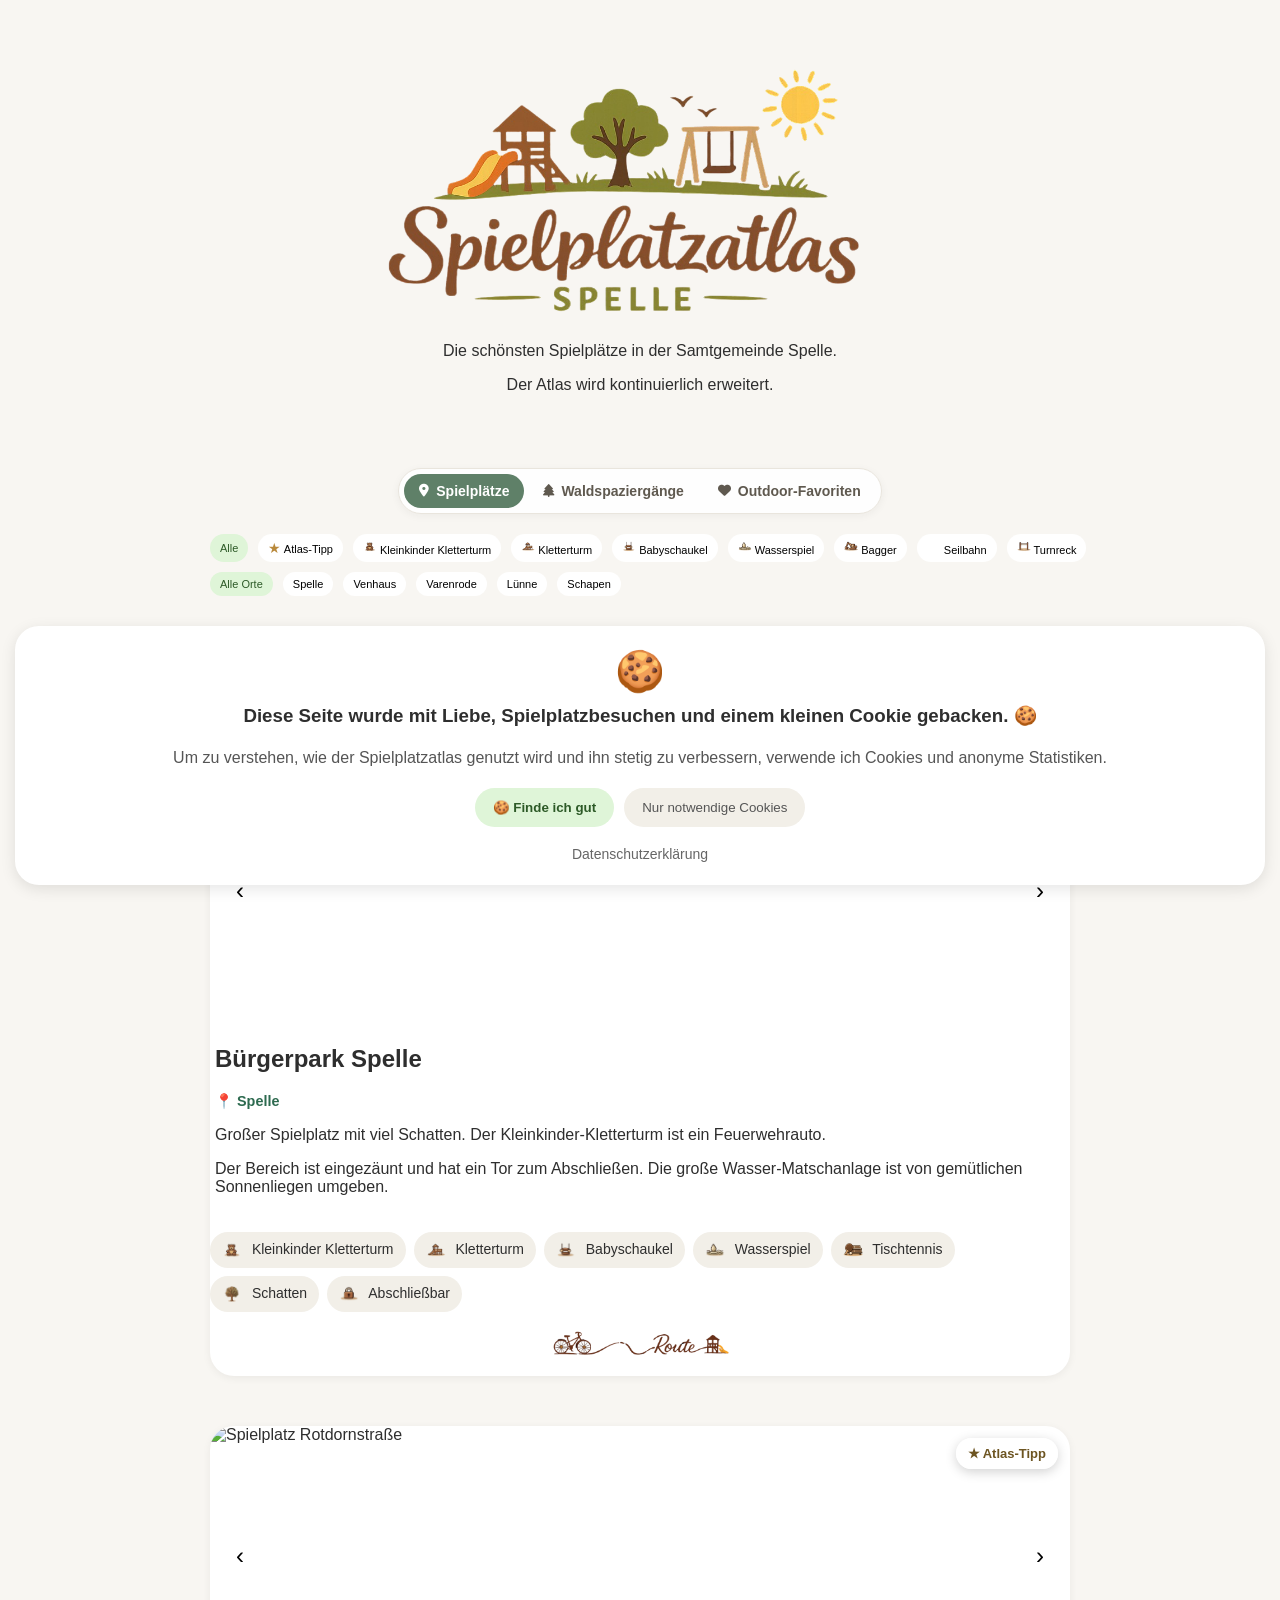
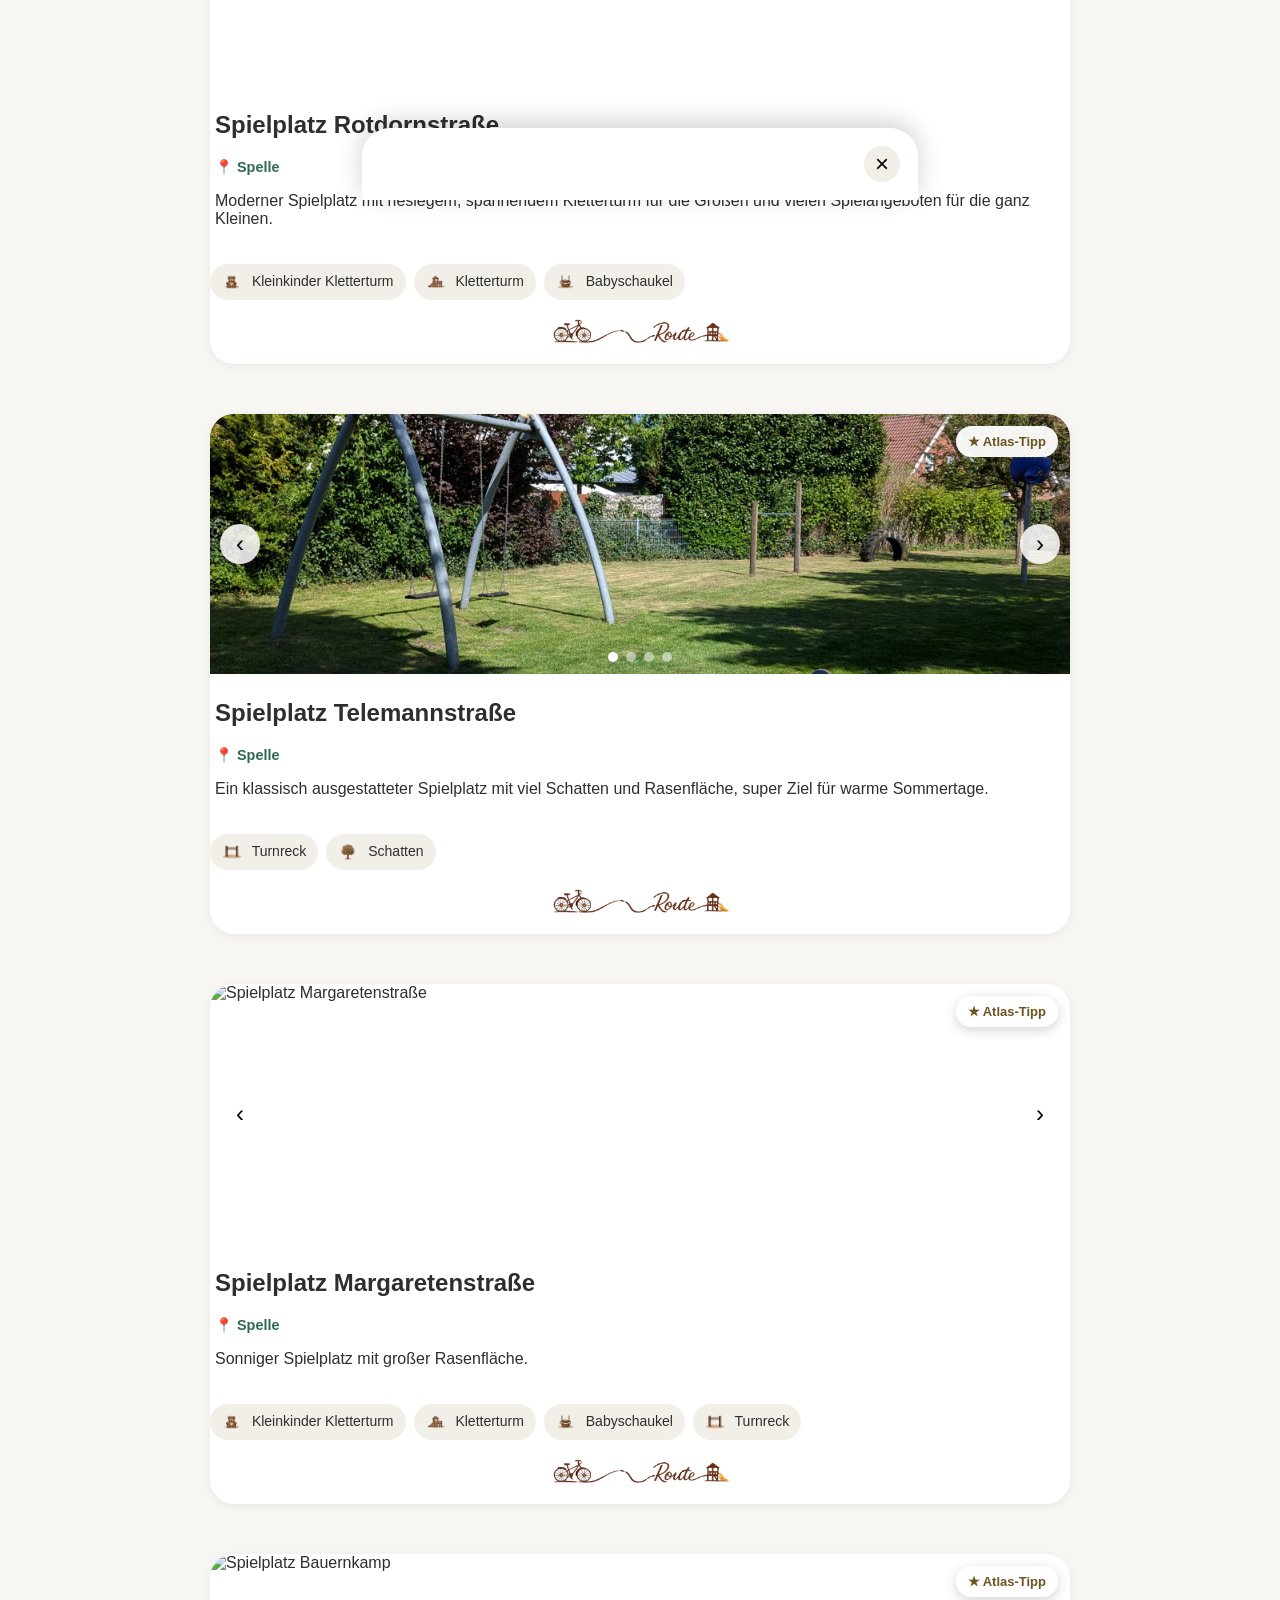
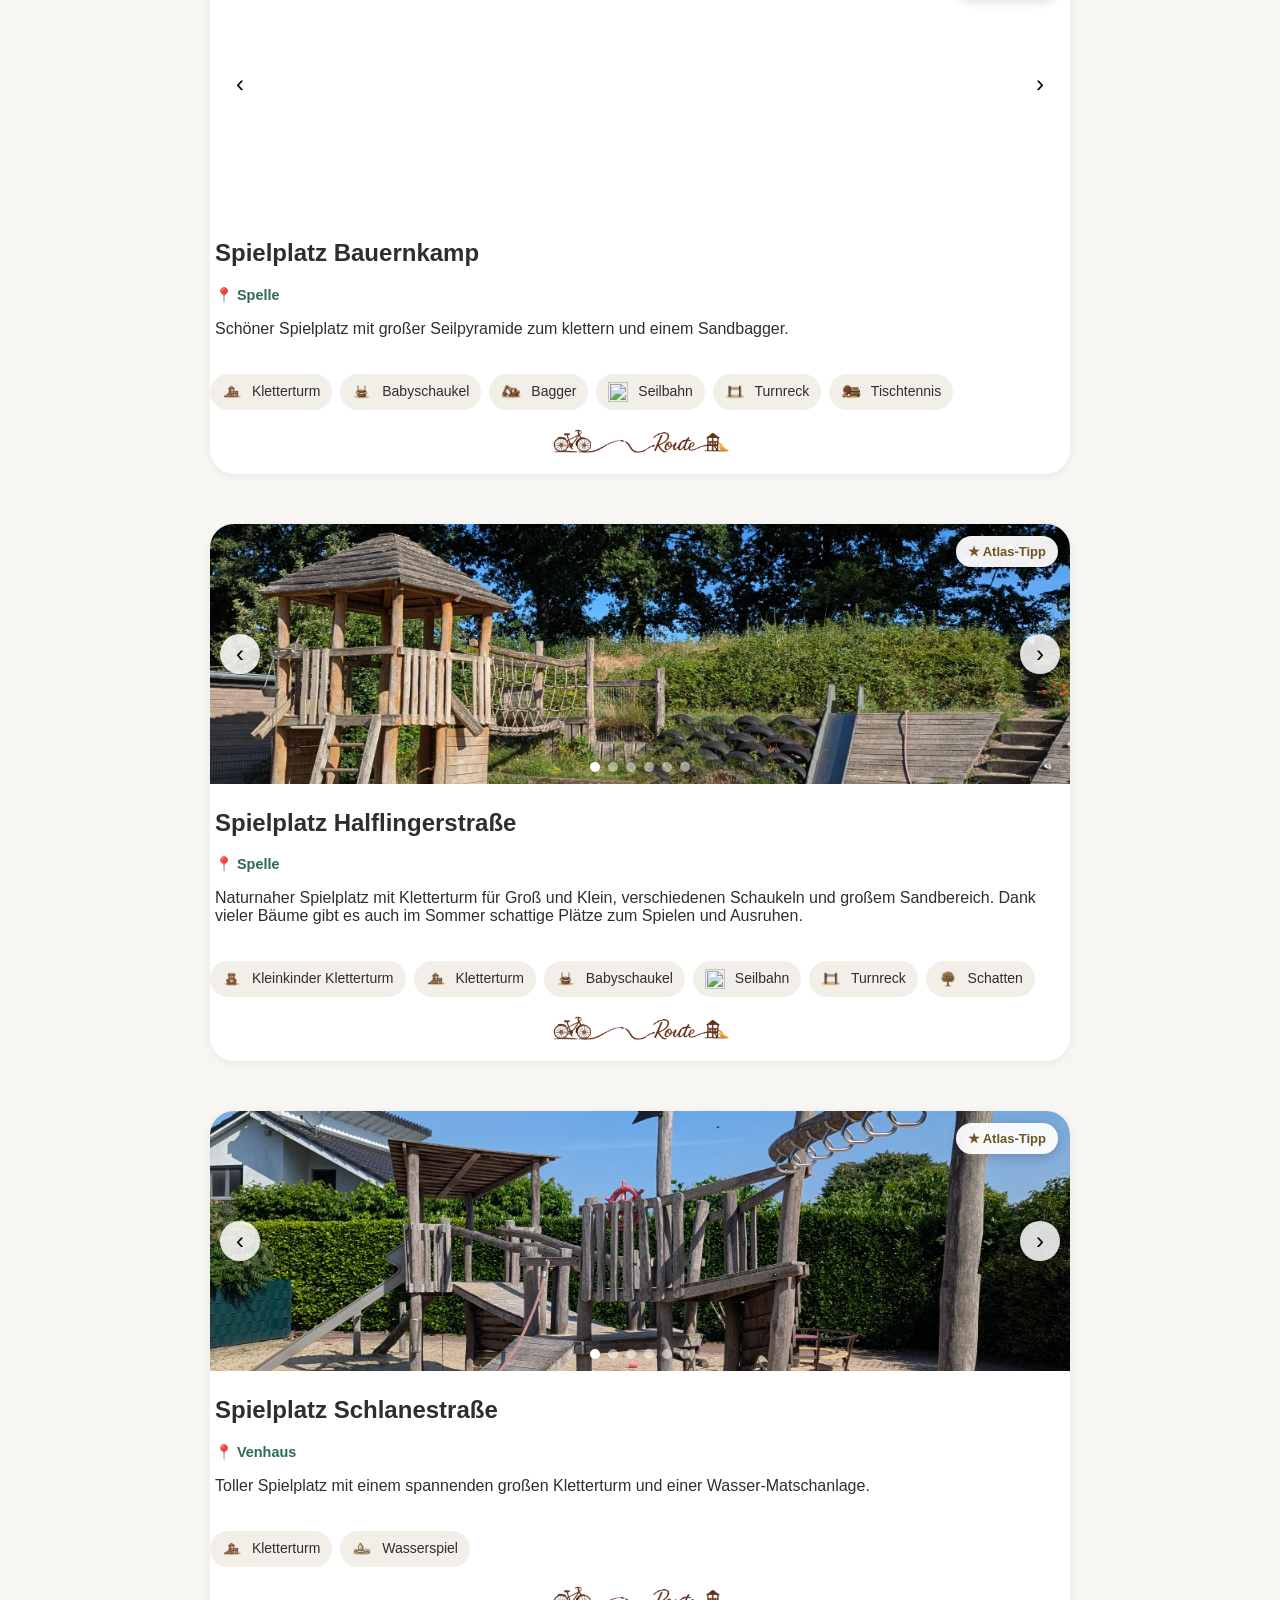
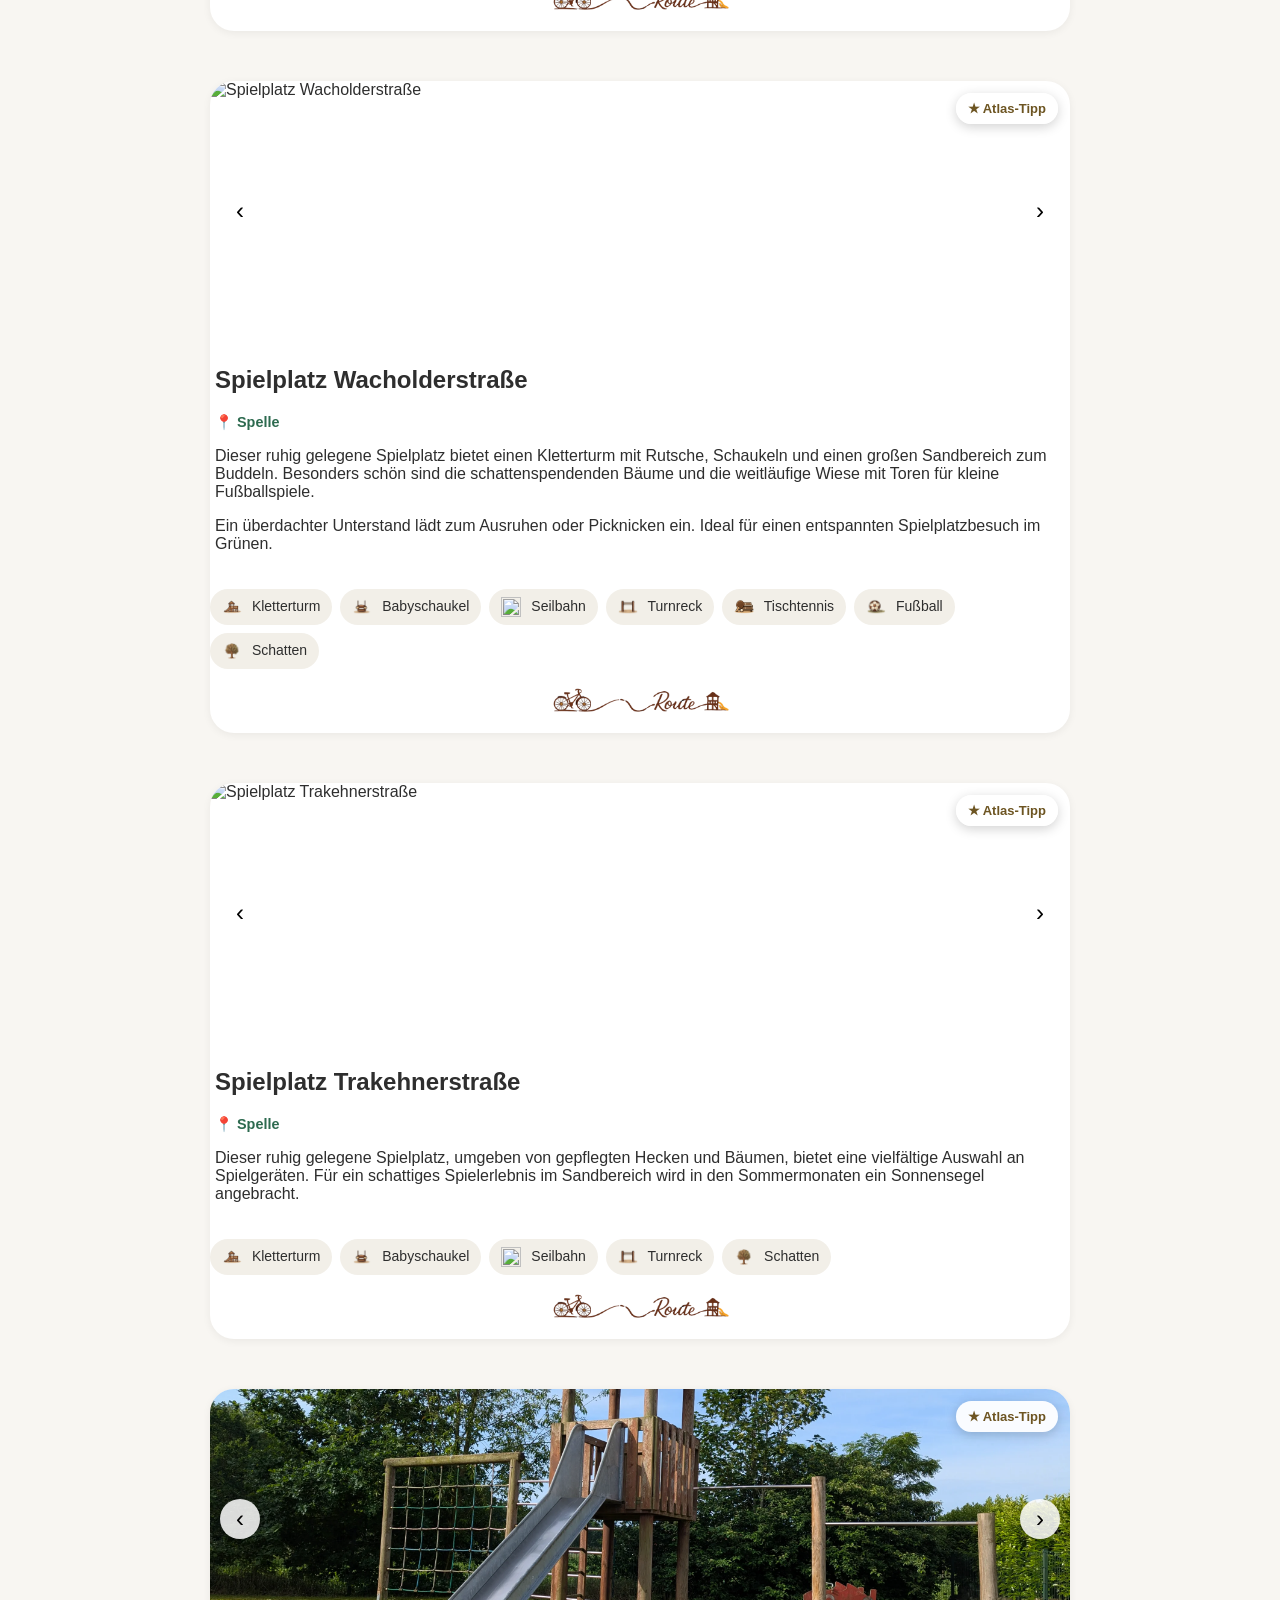
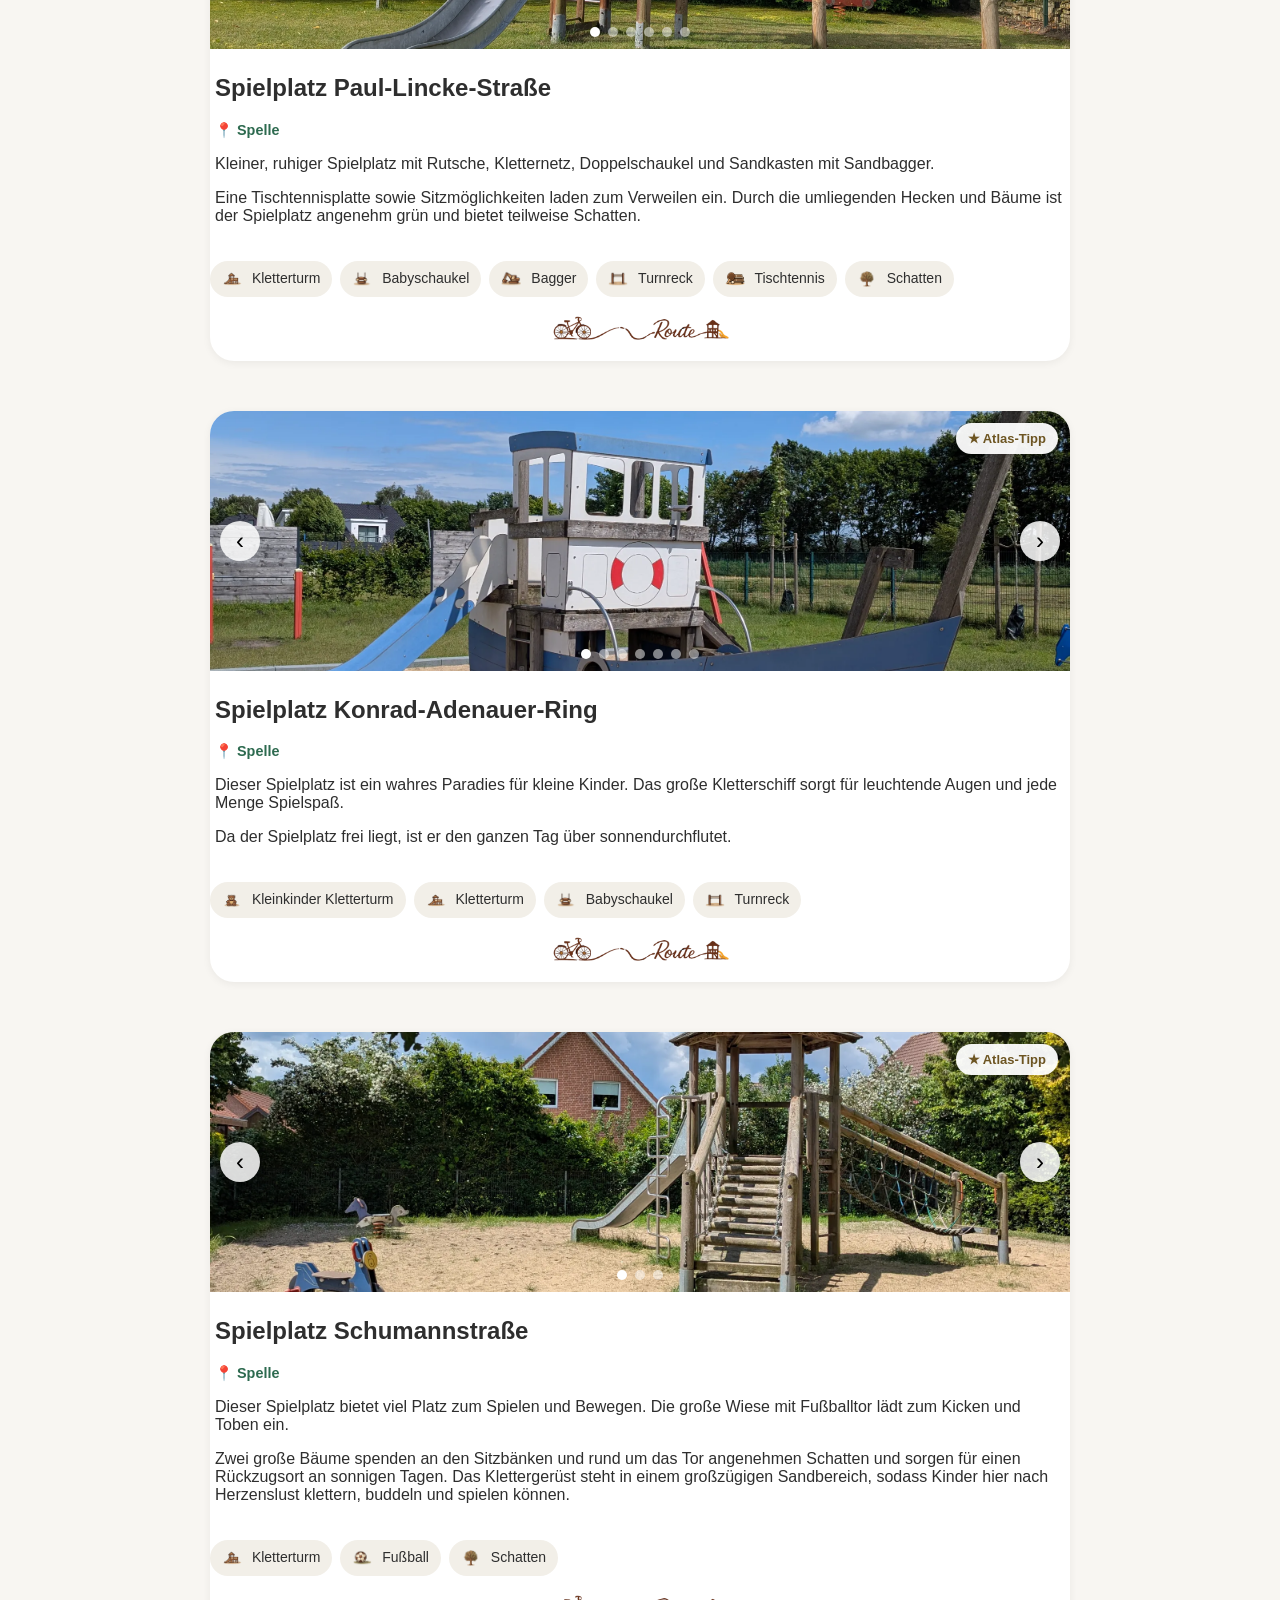
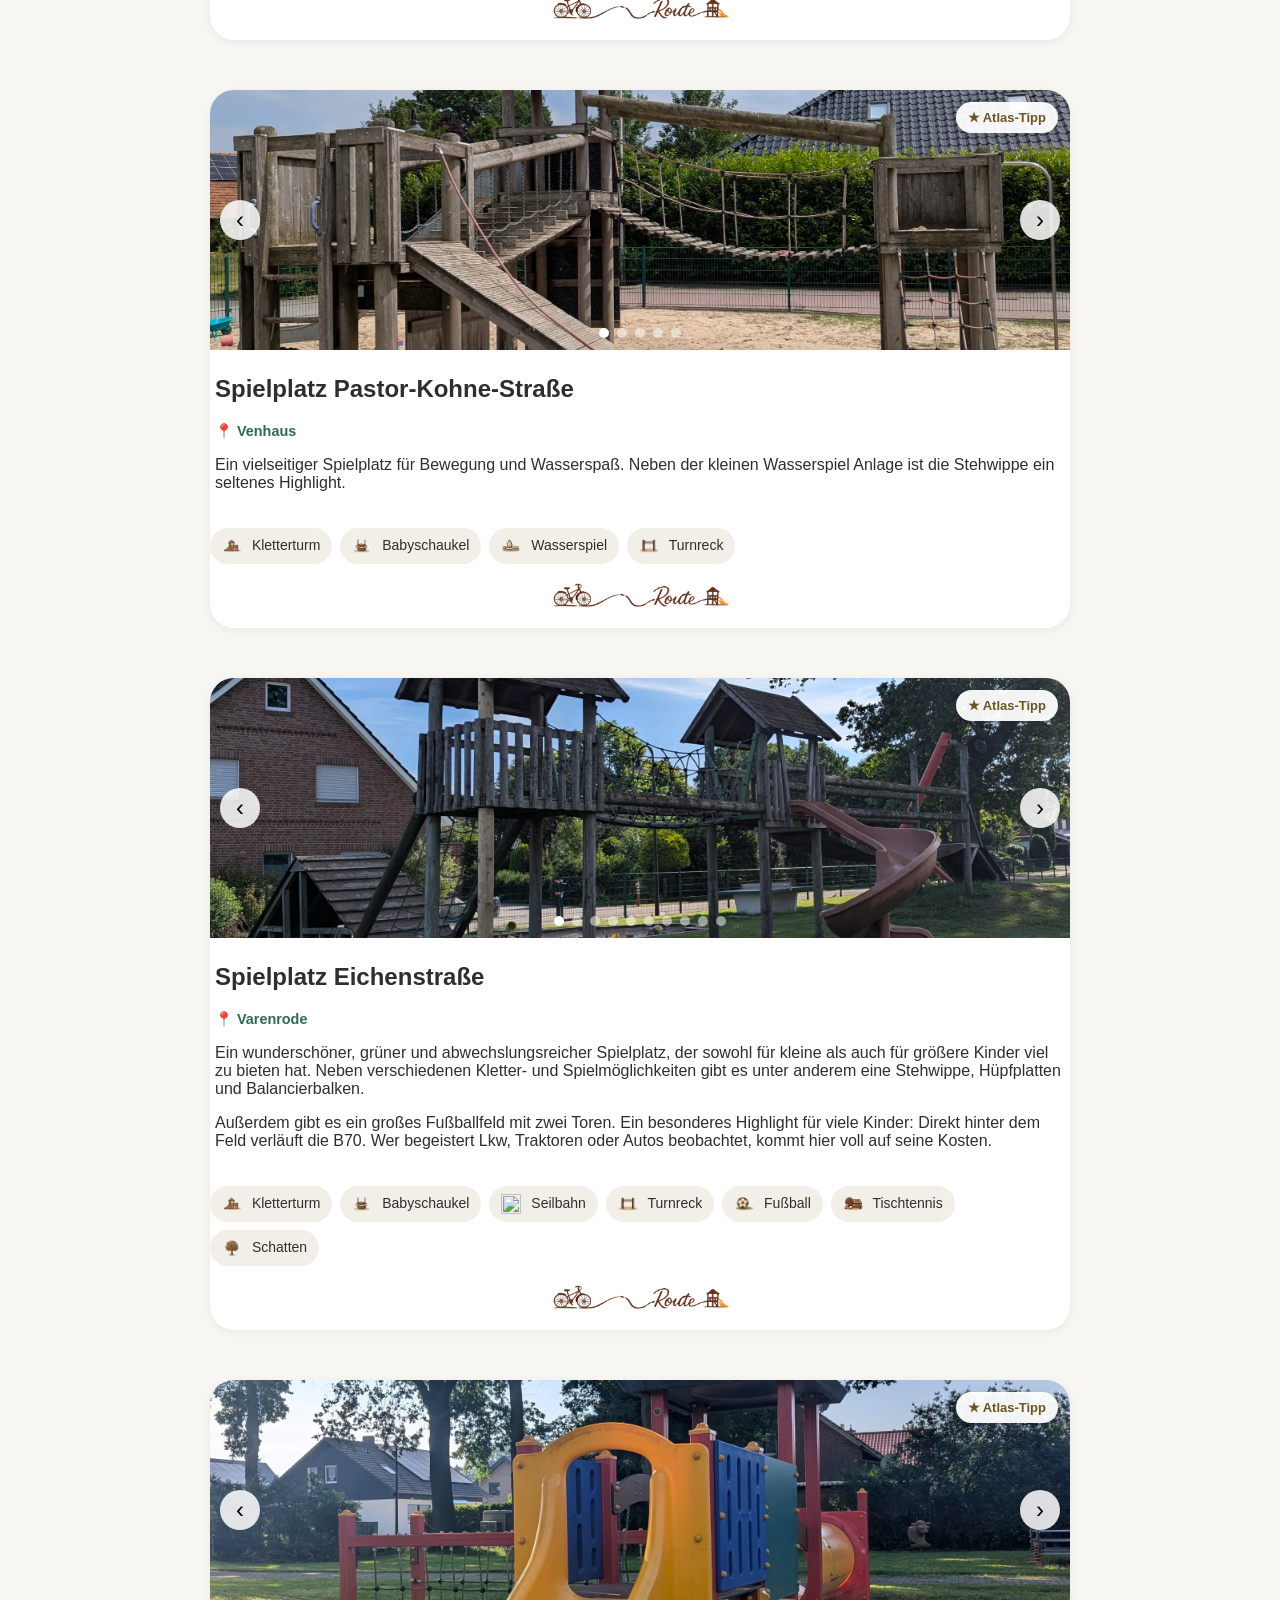
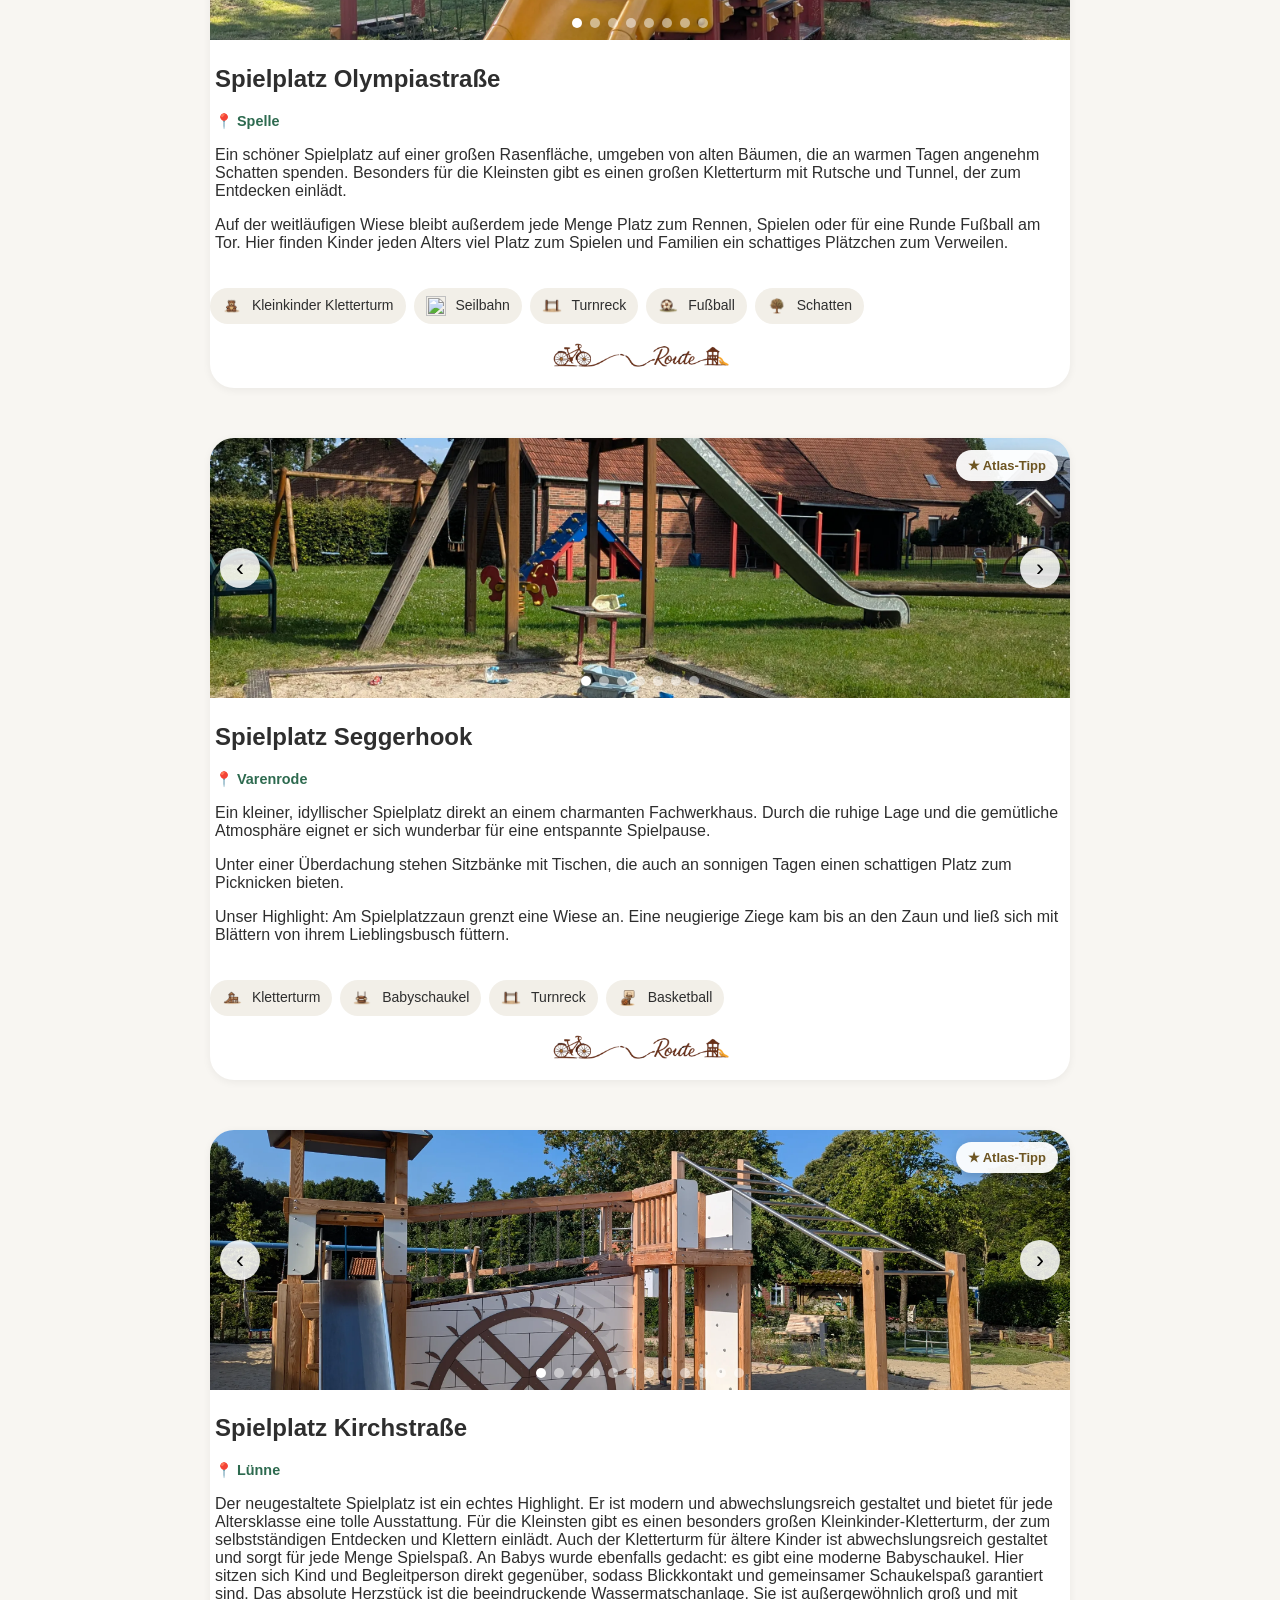
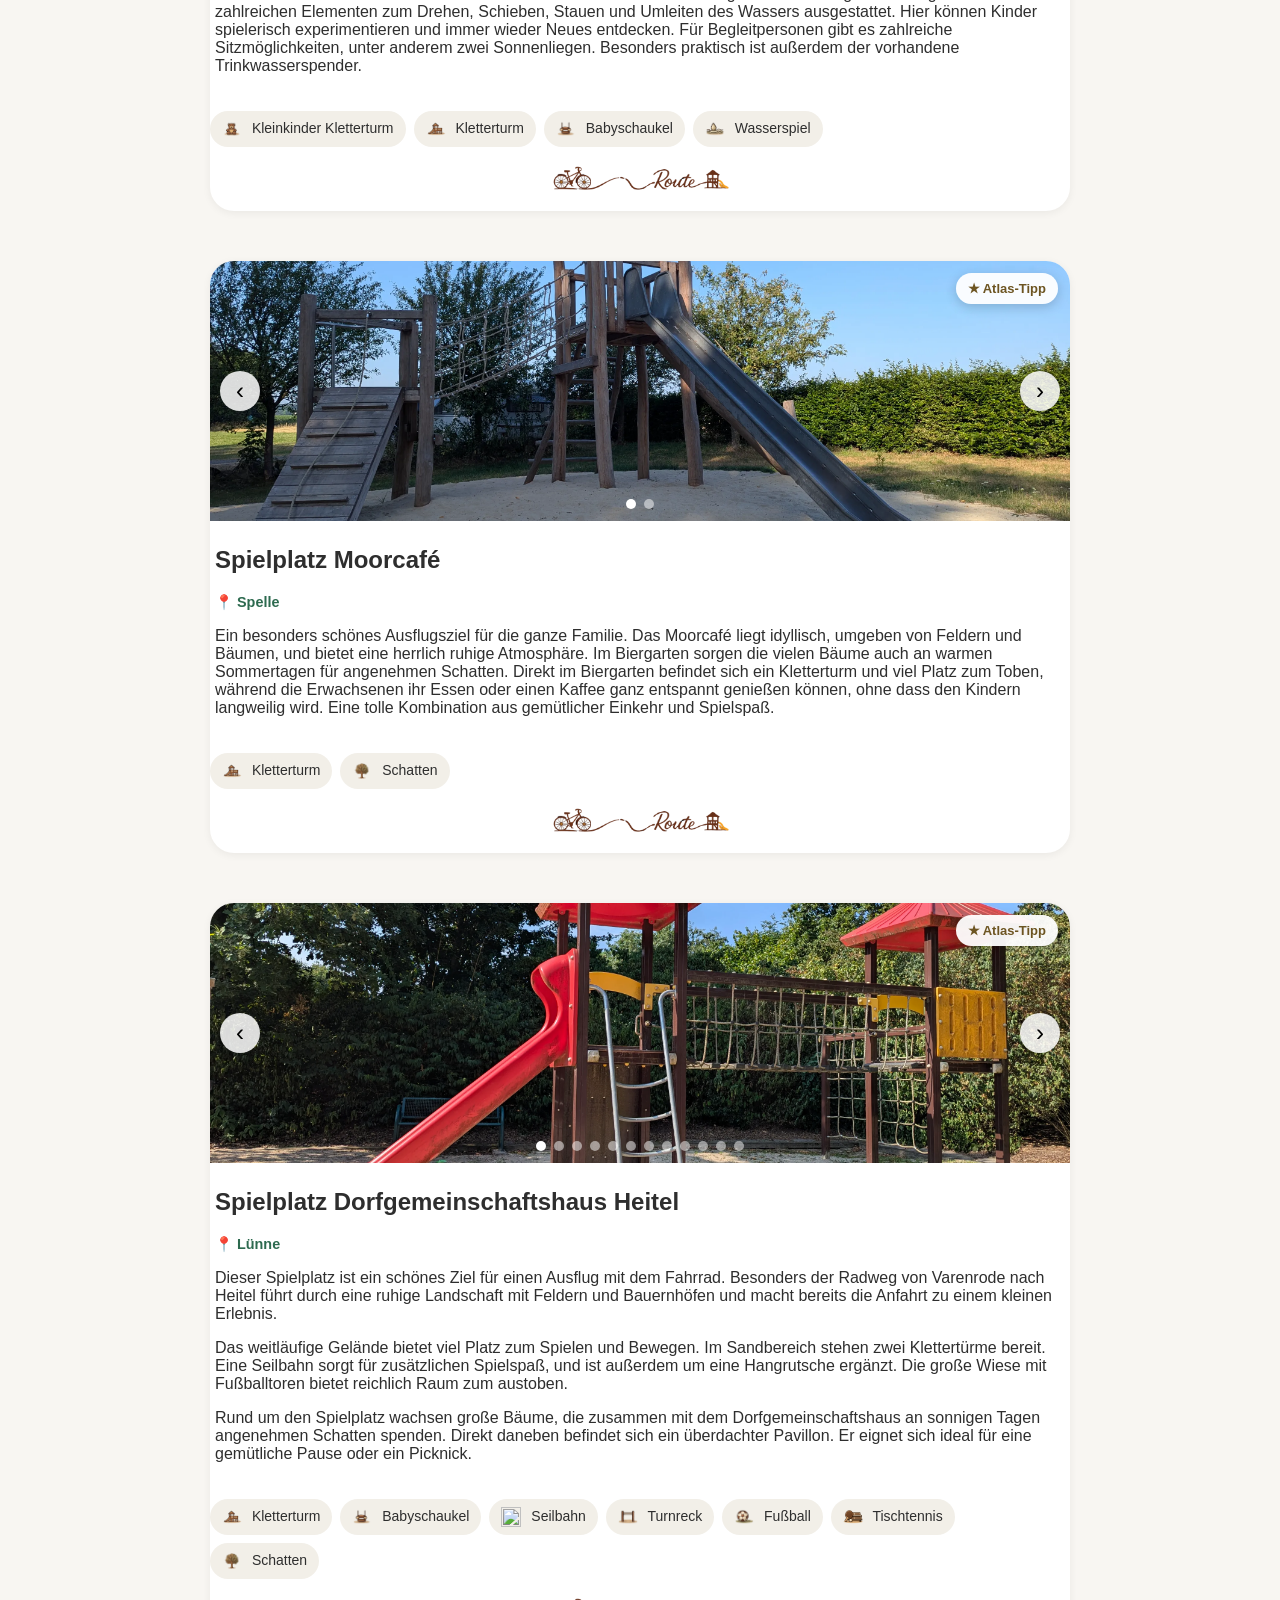
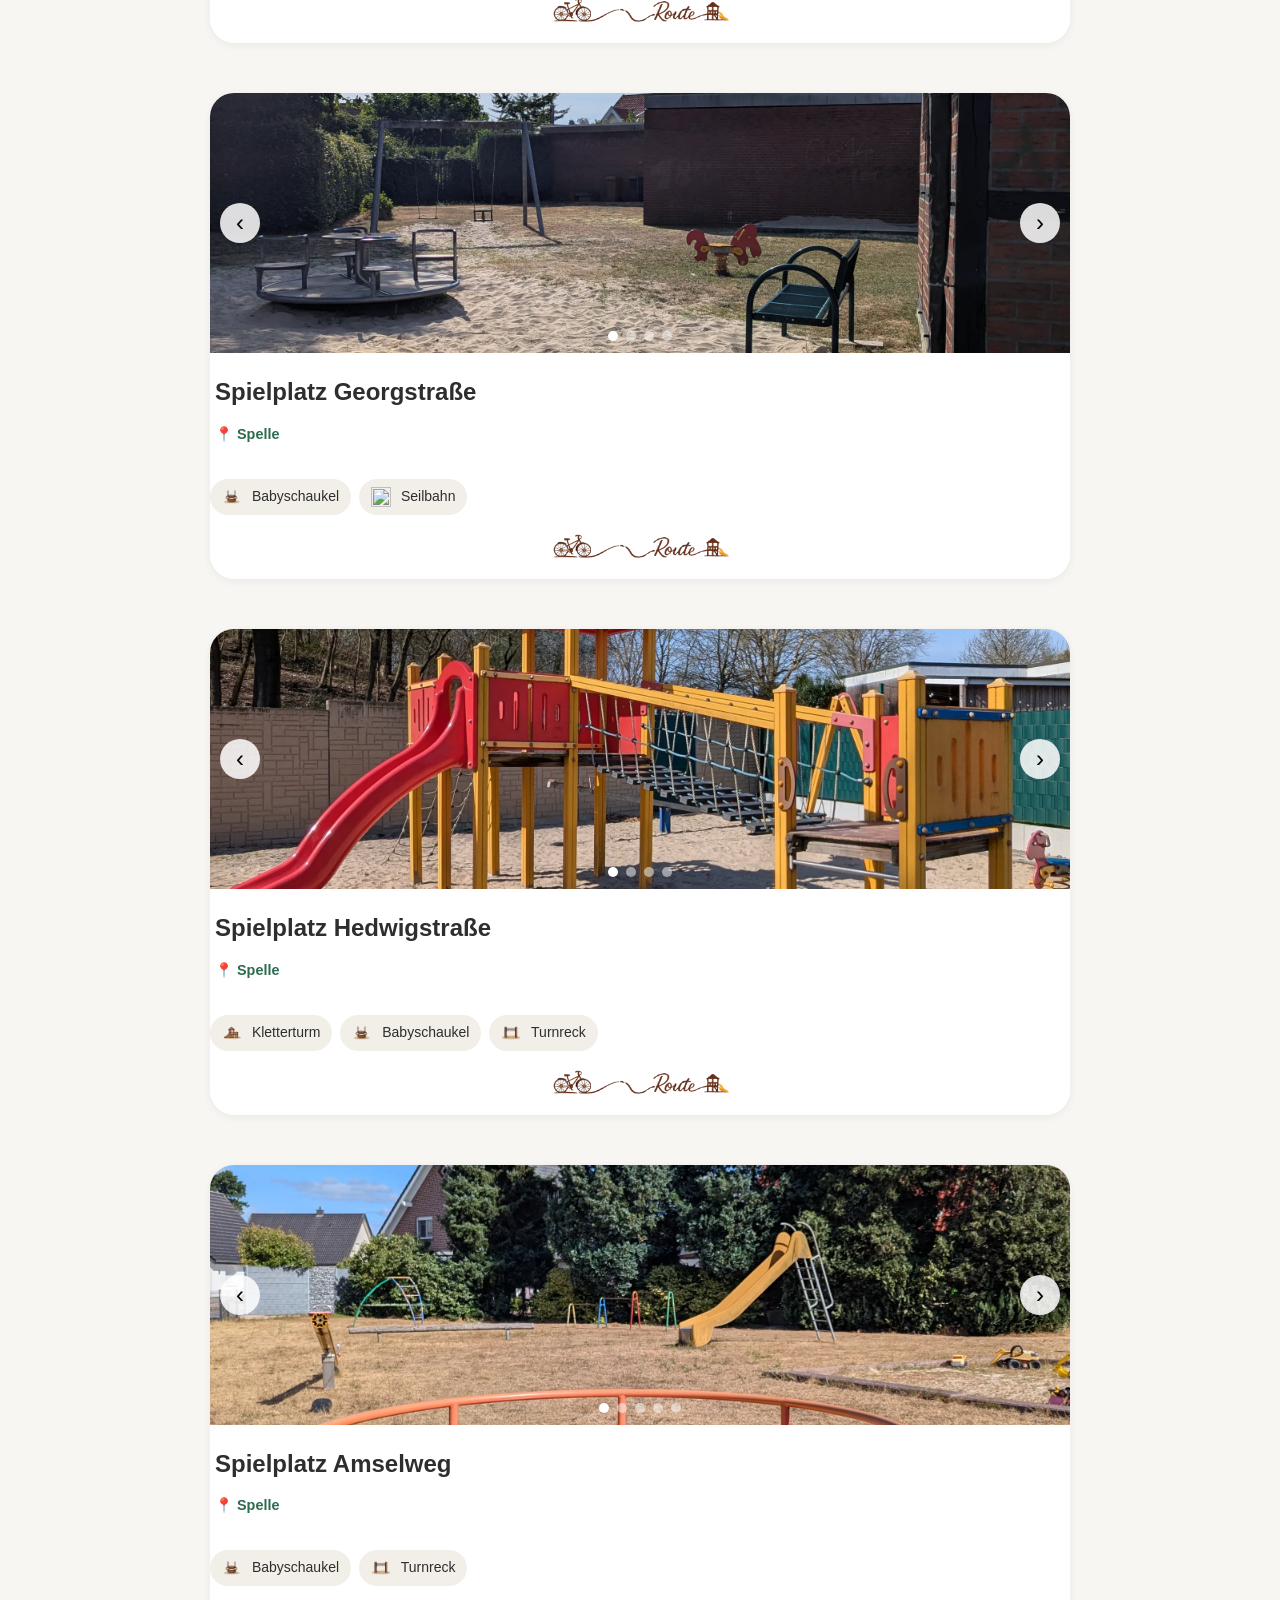
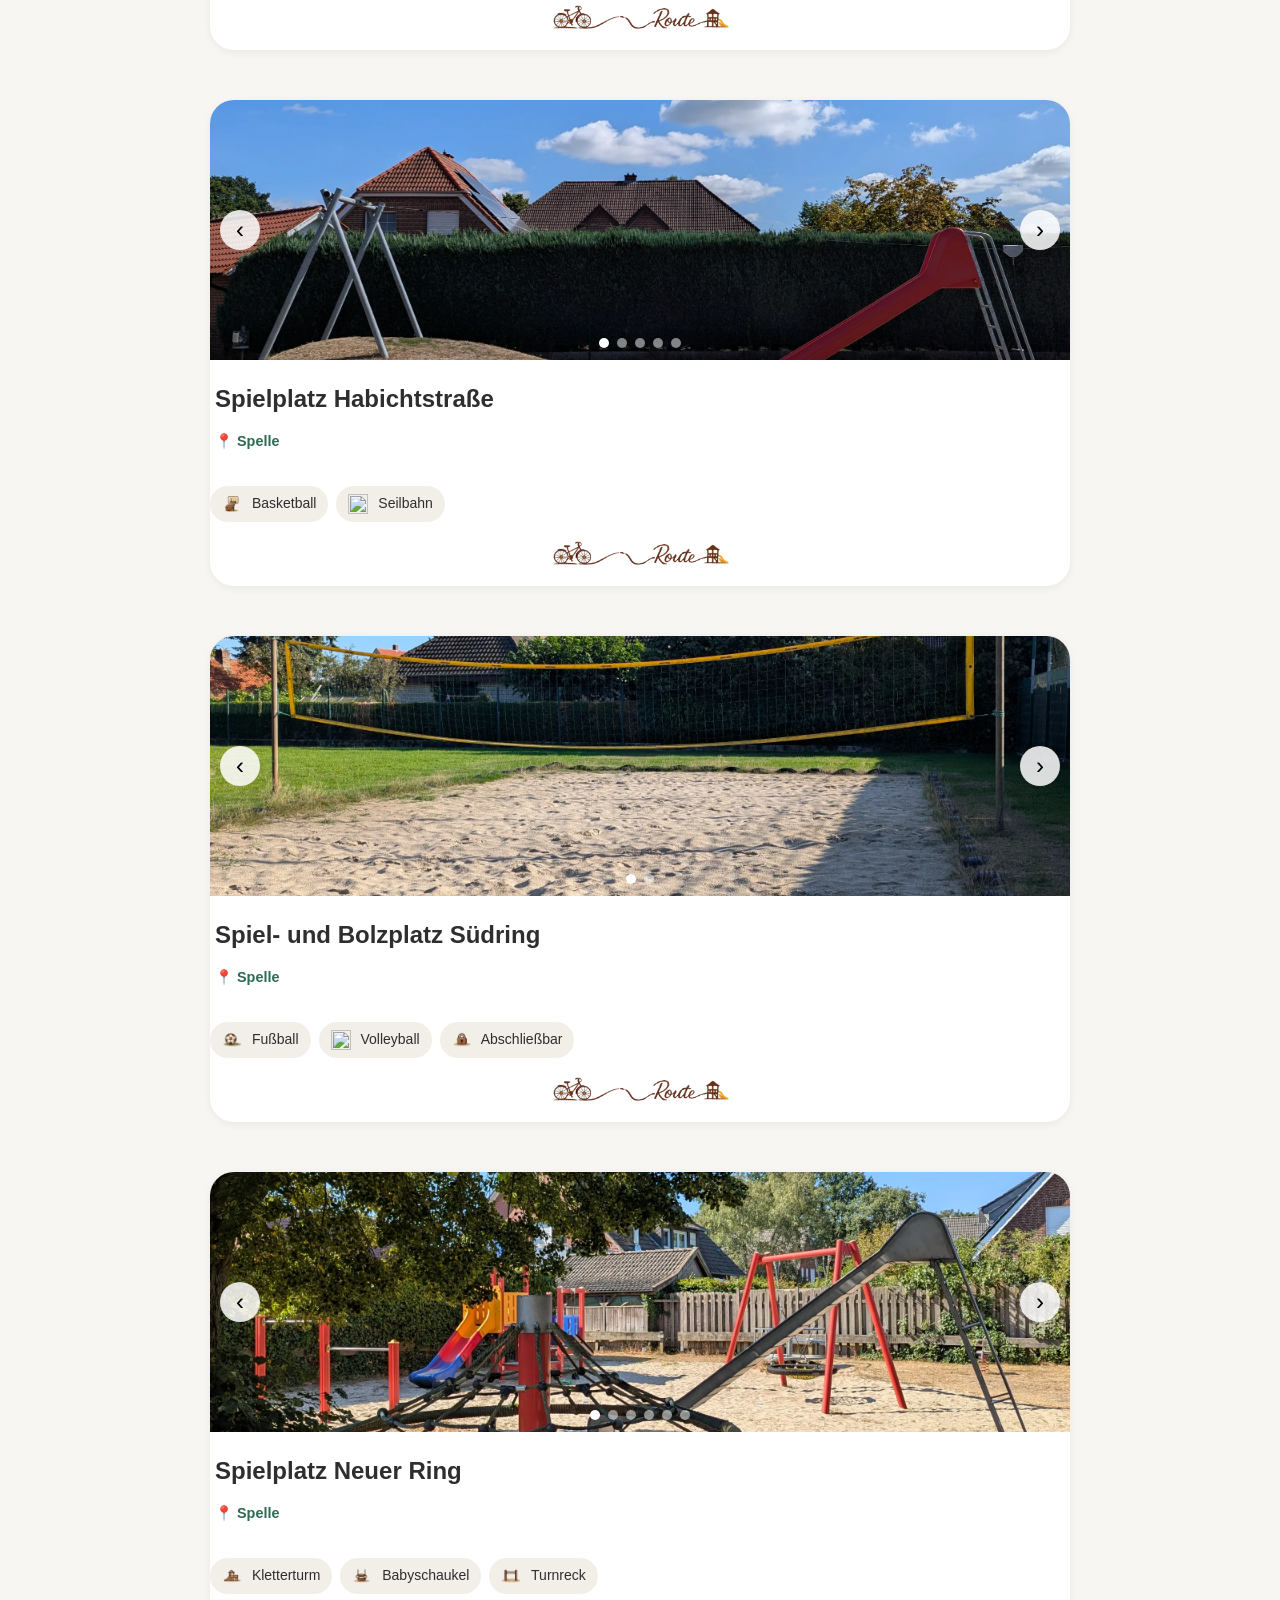
==== commit 923bcca2: "Add files via upload Waldspaziergänge Seite" ====
--- a/index.html
+++ b/index.html
@@ -114,6 +114,10 @@
       <i class="fa-solid fa-location-dot" aria-hidden="true"></i>
       Spielplätze
     </a>
+    <a href="waldspaziergaenge.html">
+      <i class="fa-solid fa-tree" aria-hidden="true"></i>
+      Waldspaziergänge
+    </a>
     <a href="favoriten.html">
       <i class="fa-solid fa-heart" aria-hidden="true"></i>
       Outdoor-Favoriten
@@ -569,5 +573,15 @@
 
 <script src="spielplaetze.js?v=9"></script>
 <script src="script.js?v=9"></script>
+
+<script>
+  // Waldspaziergänge vorerst nur in der lokalen Entwicklungsumgebung anzeigen.
+  if (["localhost", "127.0.0.1", "::1"].includes(window.location.hostname)) {
+    document.querySelectorAll(".localhost-only").forEach(link => {
+      link.style.display = "inline-flex";
+    });
+  }
+</script>
+
 </body>
 </html>
--- a/style.css
+++ b/style.css
@@ -16,7 +16,7 @@
 .hero {
   text-align: center;
   padding: 50px 20px;
-  background: white;
+  background: transparent;
 }
 
 .hero img {
@@ -453,3 +453,50 @@
     font-size: 12px;
   }
 }
+
+
+/* Waldspaziergänge */
+.wald-intro { max-width: 860px; margin: 5px auto 0; padding: 10px 20px 0; text-align: center; box-sizing: border-box; }
+.wald-intro h1 { margin: 10px 0 8px; font-size: clamp(26px, 5vw, 36px); }
+.wald-intro p { margin: 0 auto 8px; max-width: 700px; color: #666; line-height: 1.55; }
+.wald-placeholder { height: 260px; display: flex; flex-direction: column; align-items: center; justify-content: center; gap: 12px; background: #edf3e9; color: #587052; }
+.wald-placeholder i { font-size: 48px; }
+.wald-placeholder span { font-size: 14px; font-weight: 600; }
+.wald-card .content { padding: 18px 20px 8px; }
+.wald-card .content h2 { margin: 0 0 6px; }
+.wald-adresse { margin: 0 0 14px; color: #777; font-size: 14px; }
+.wald-card .content > p:not(.ort-badge):not(.wald-adresse):not(.wald-source) { line-height: 1.55; }
+.wald-source a { color: #2d6a4f; font-size: 13px; }
+
+/* Route-Grafik Waldspaziergänge */
+.wald-card .route-icon {
+  height: 60px;
+  width: auto;
+  max-width: 95%;
+}
+
+@media (max-width: 650px) {
+  .atlas-nav-inner {
+    max-width: 100%;
+    overflow-x: auto;
+    justify-content: flex-start;
+  }
+
+  .atlas-nav a {
+    padding: 9px 12px;
+  }
+}
+
+/* Ortsfilter Waldspaziergänge – auf allen Geräten zentriert */
+.wald-ortsfilter {
+  display: flex !important;
+  justify-content: center !important;
+  align-items: center !important;
+  flex-wrap: wrap !important;
+  width: 100% !important;
+  max-width: 900px !important;
+  margin: 20px auto !important;
+  padding: 20px !important;
+  box-sizing: border-box;
+  overflow: visible !important;
+}
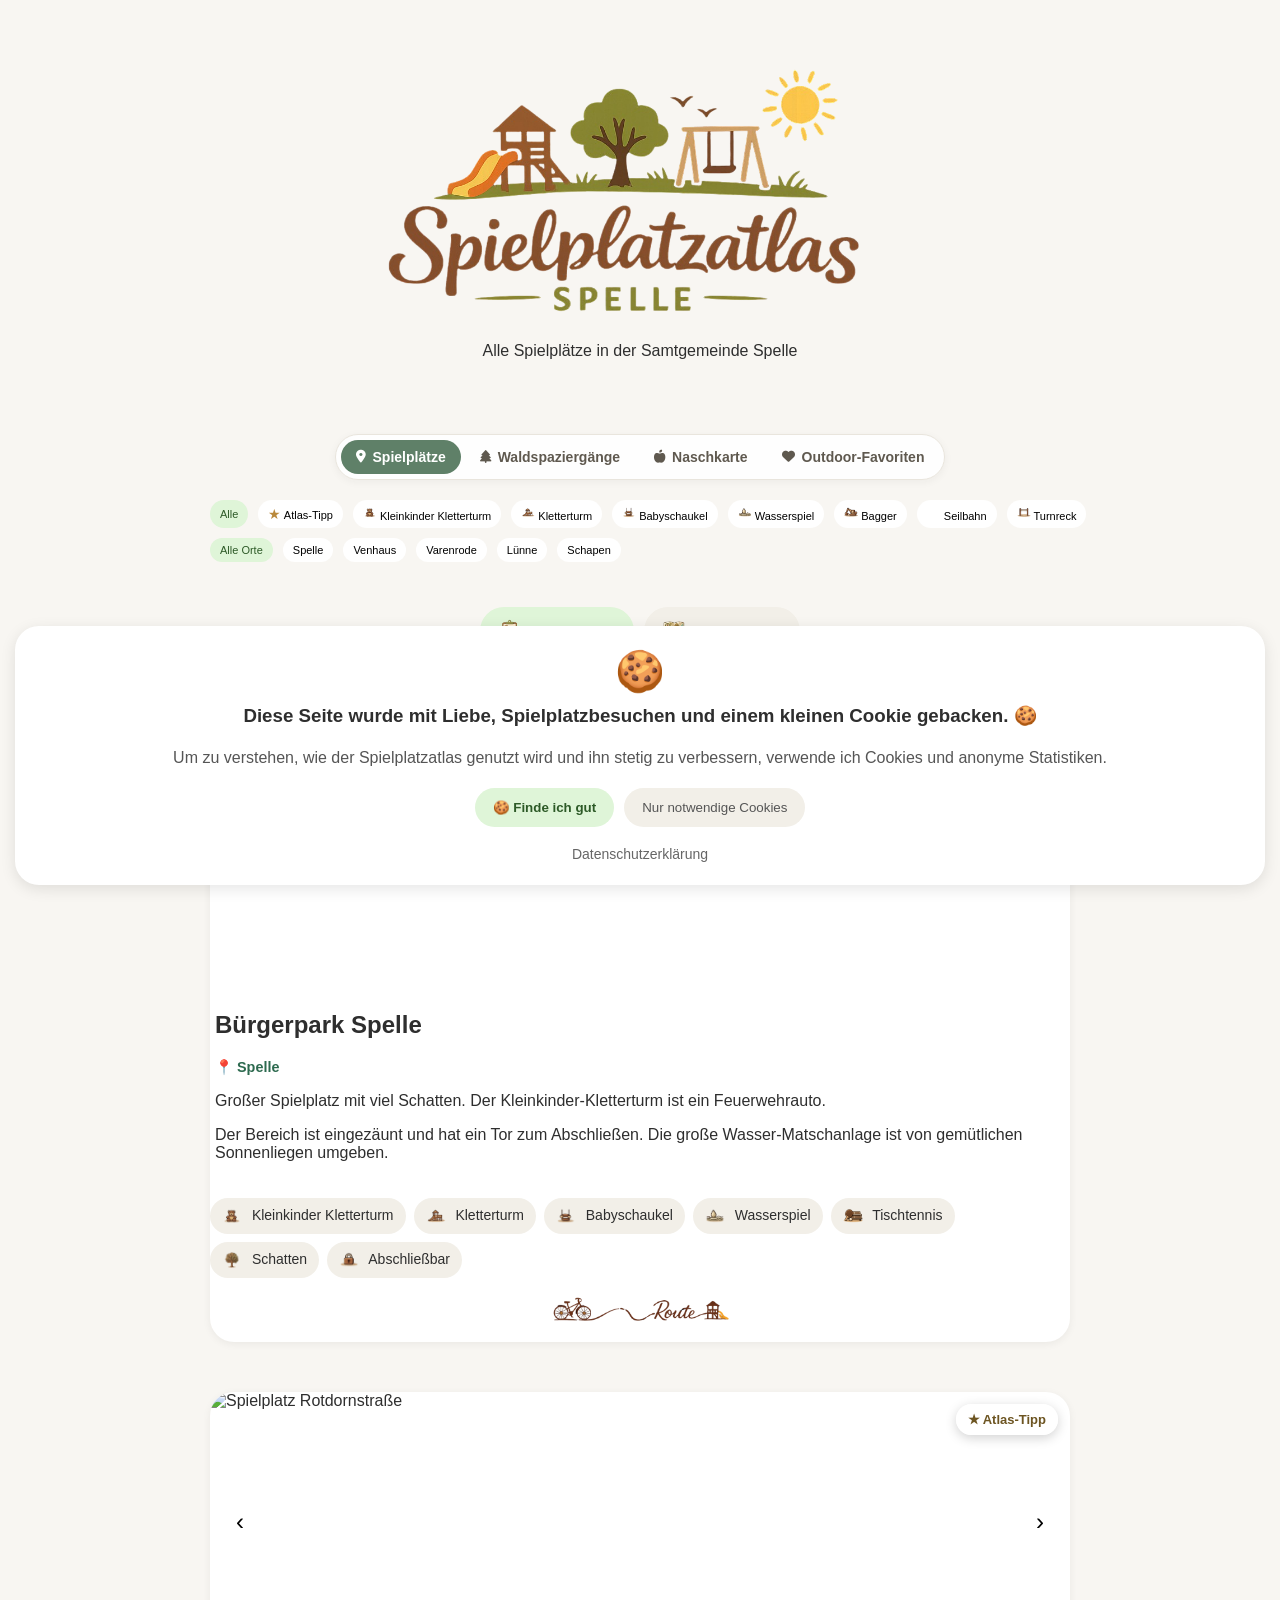
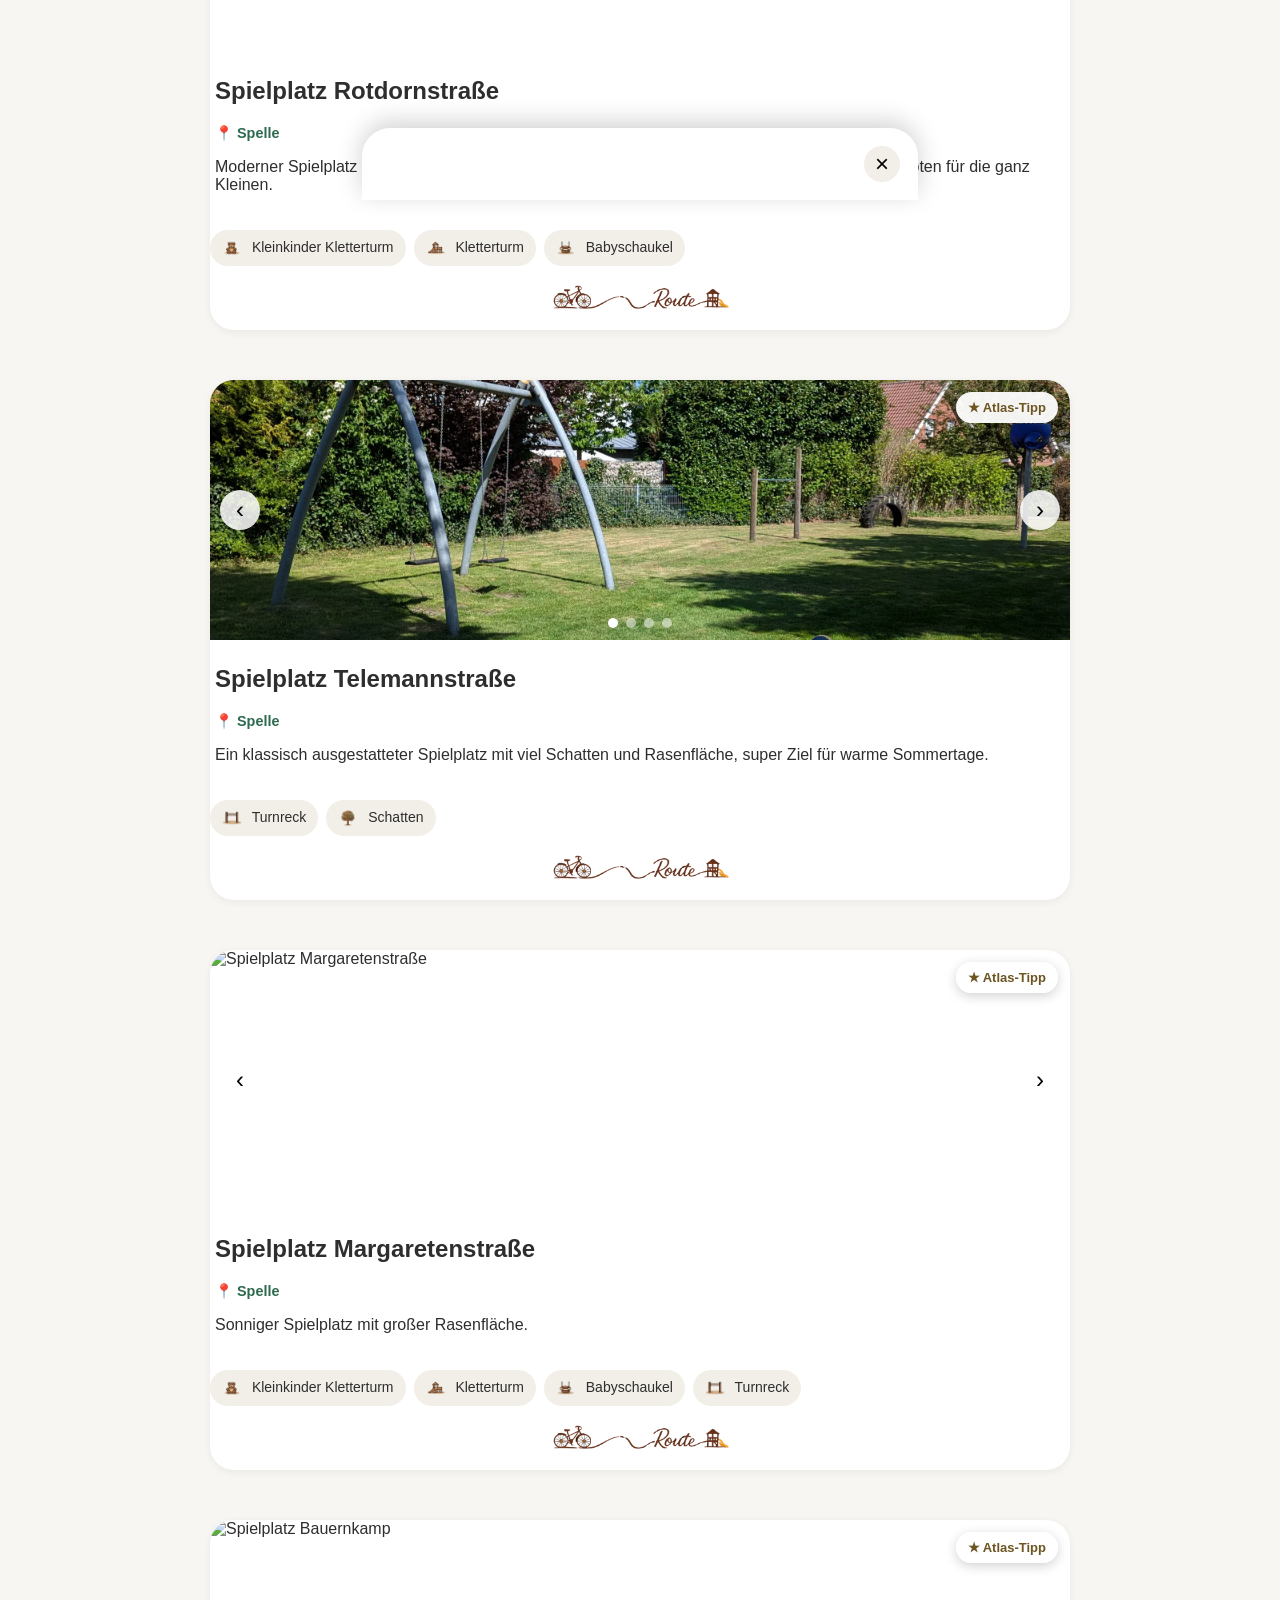
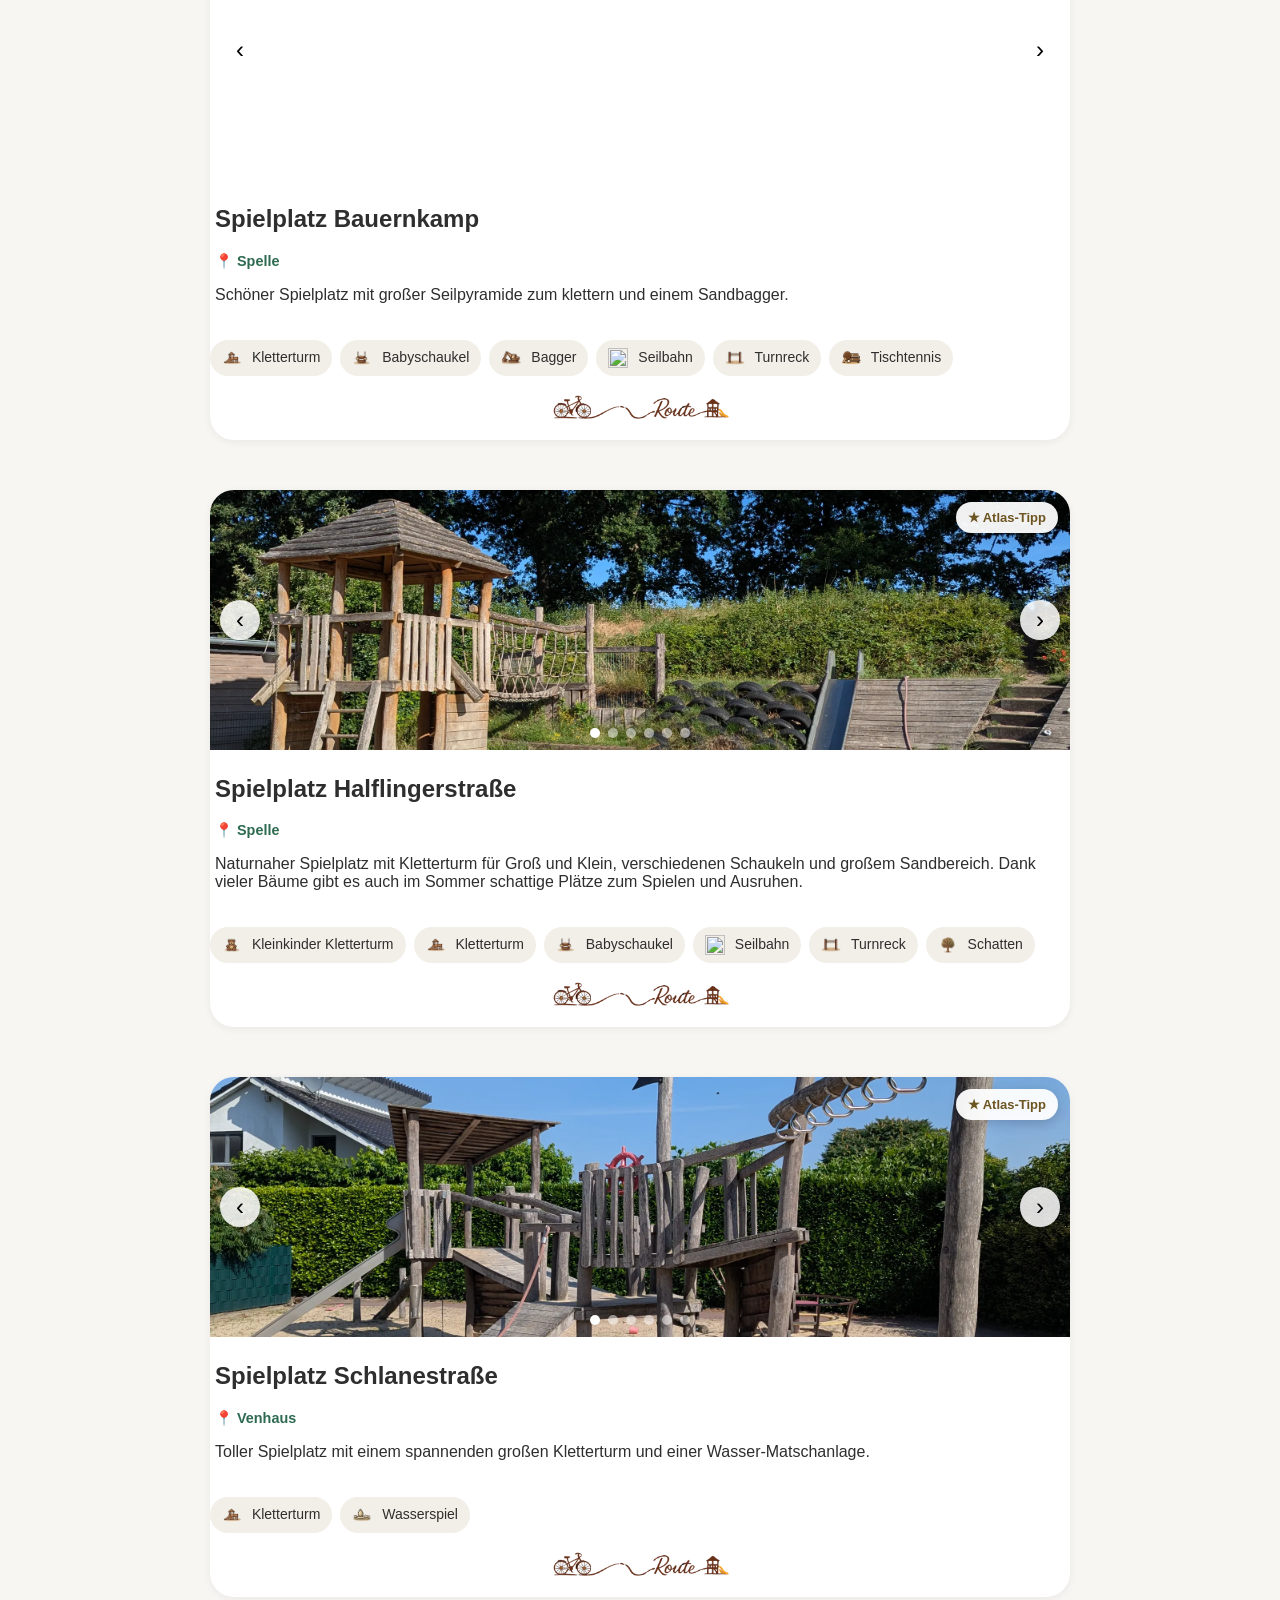
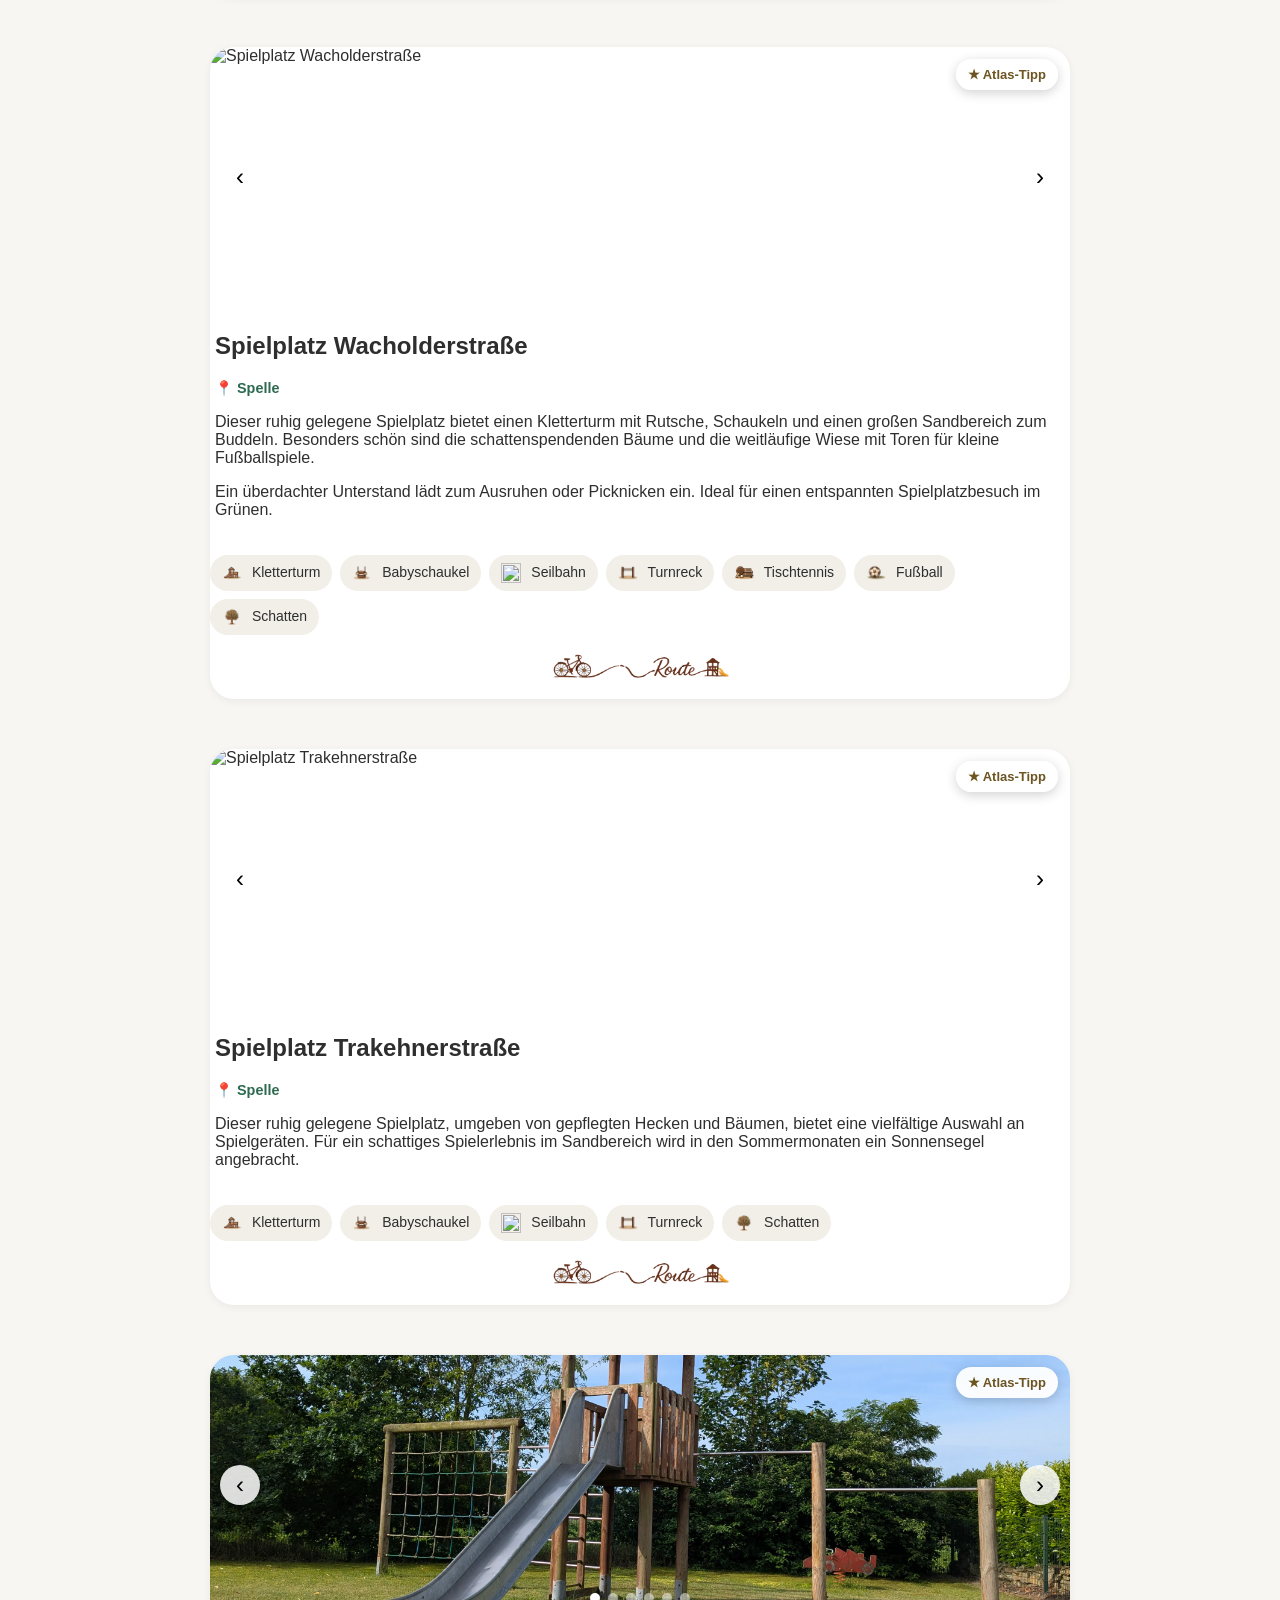
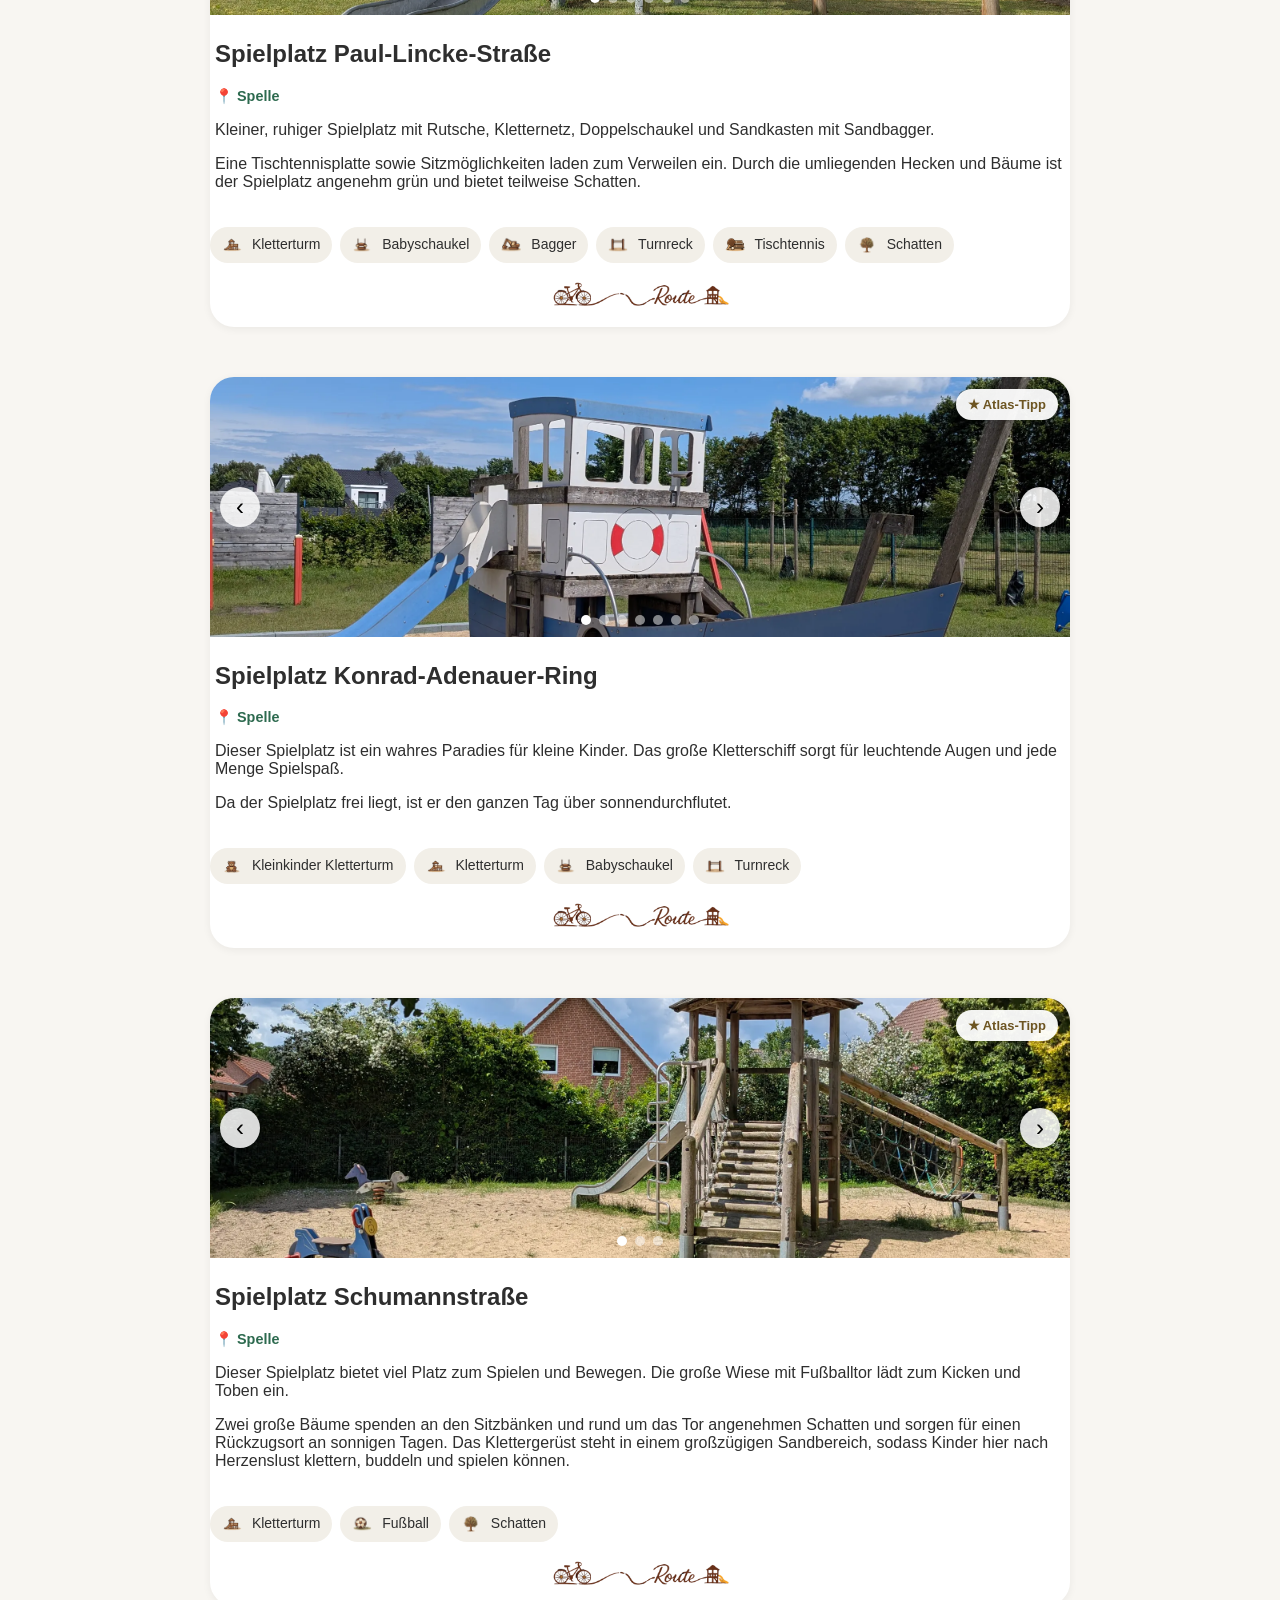
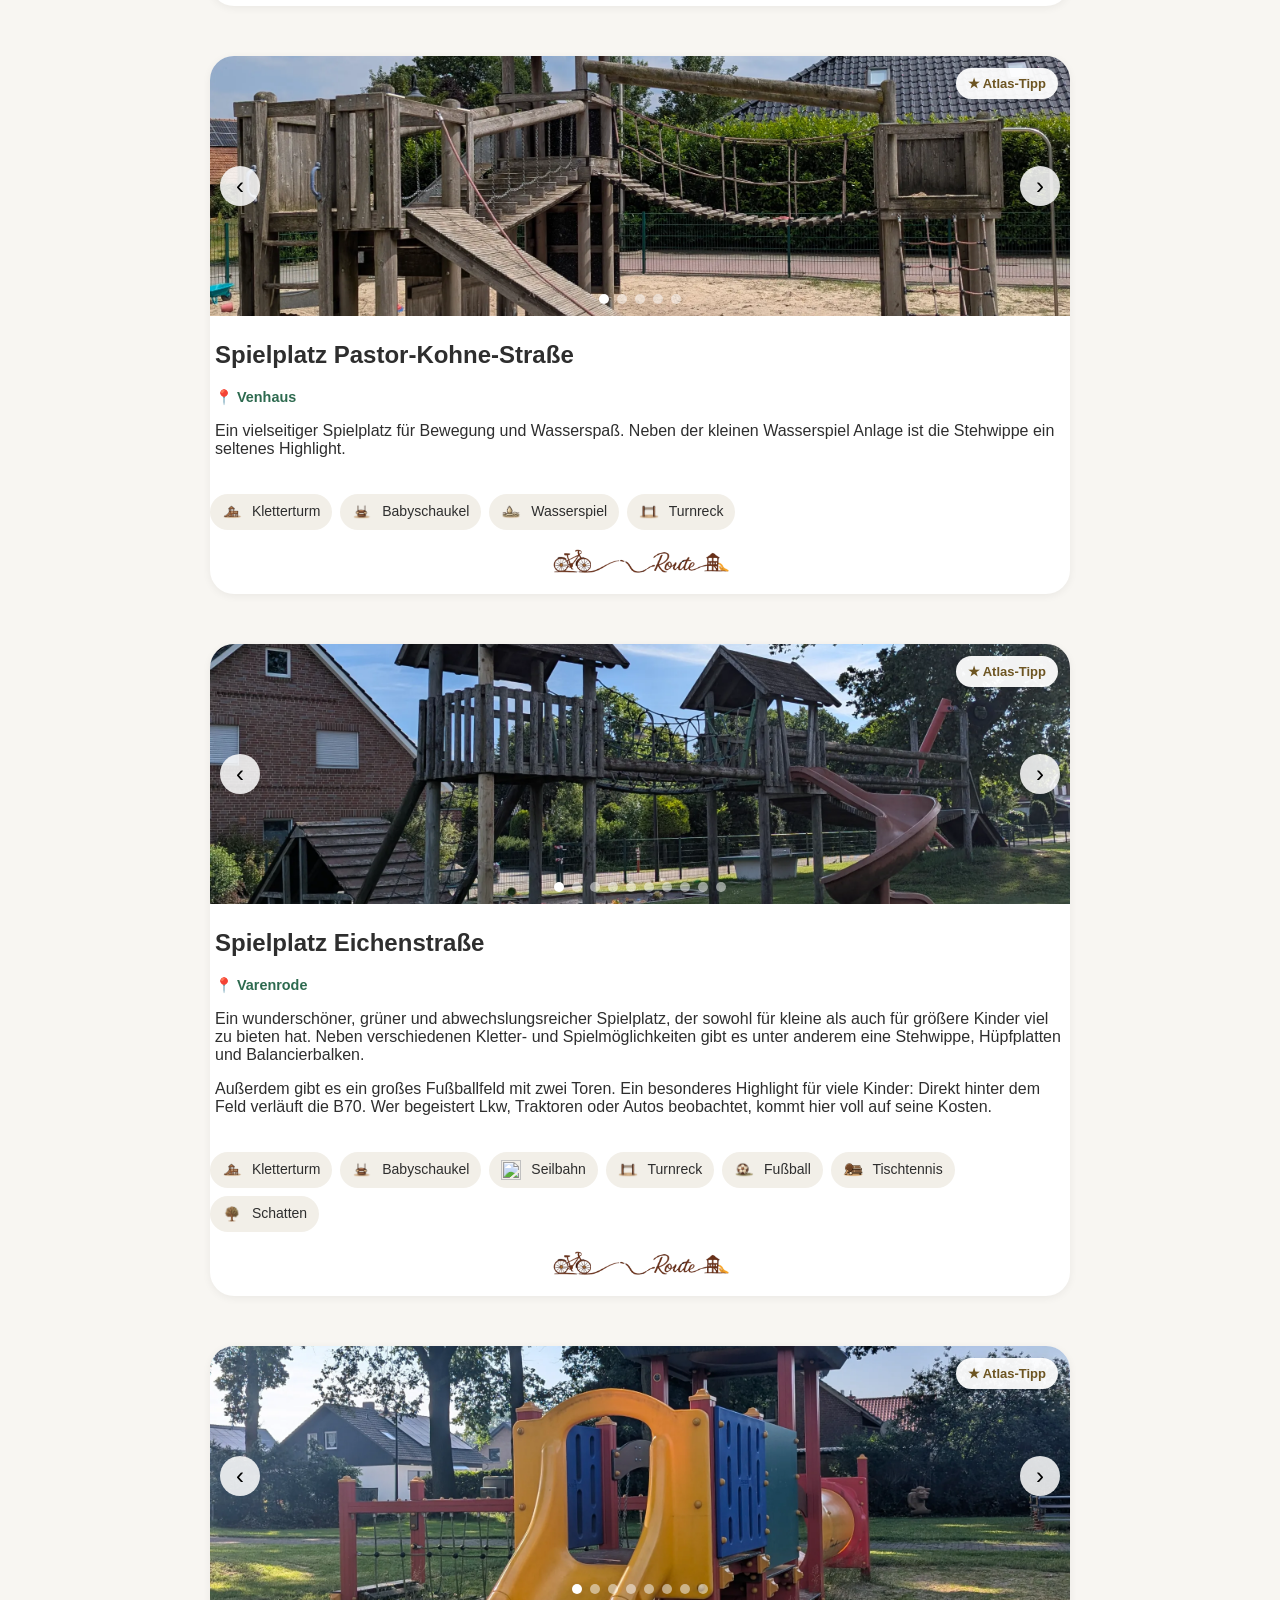
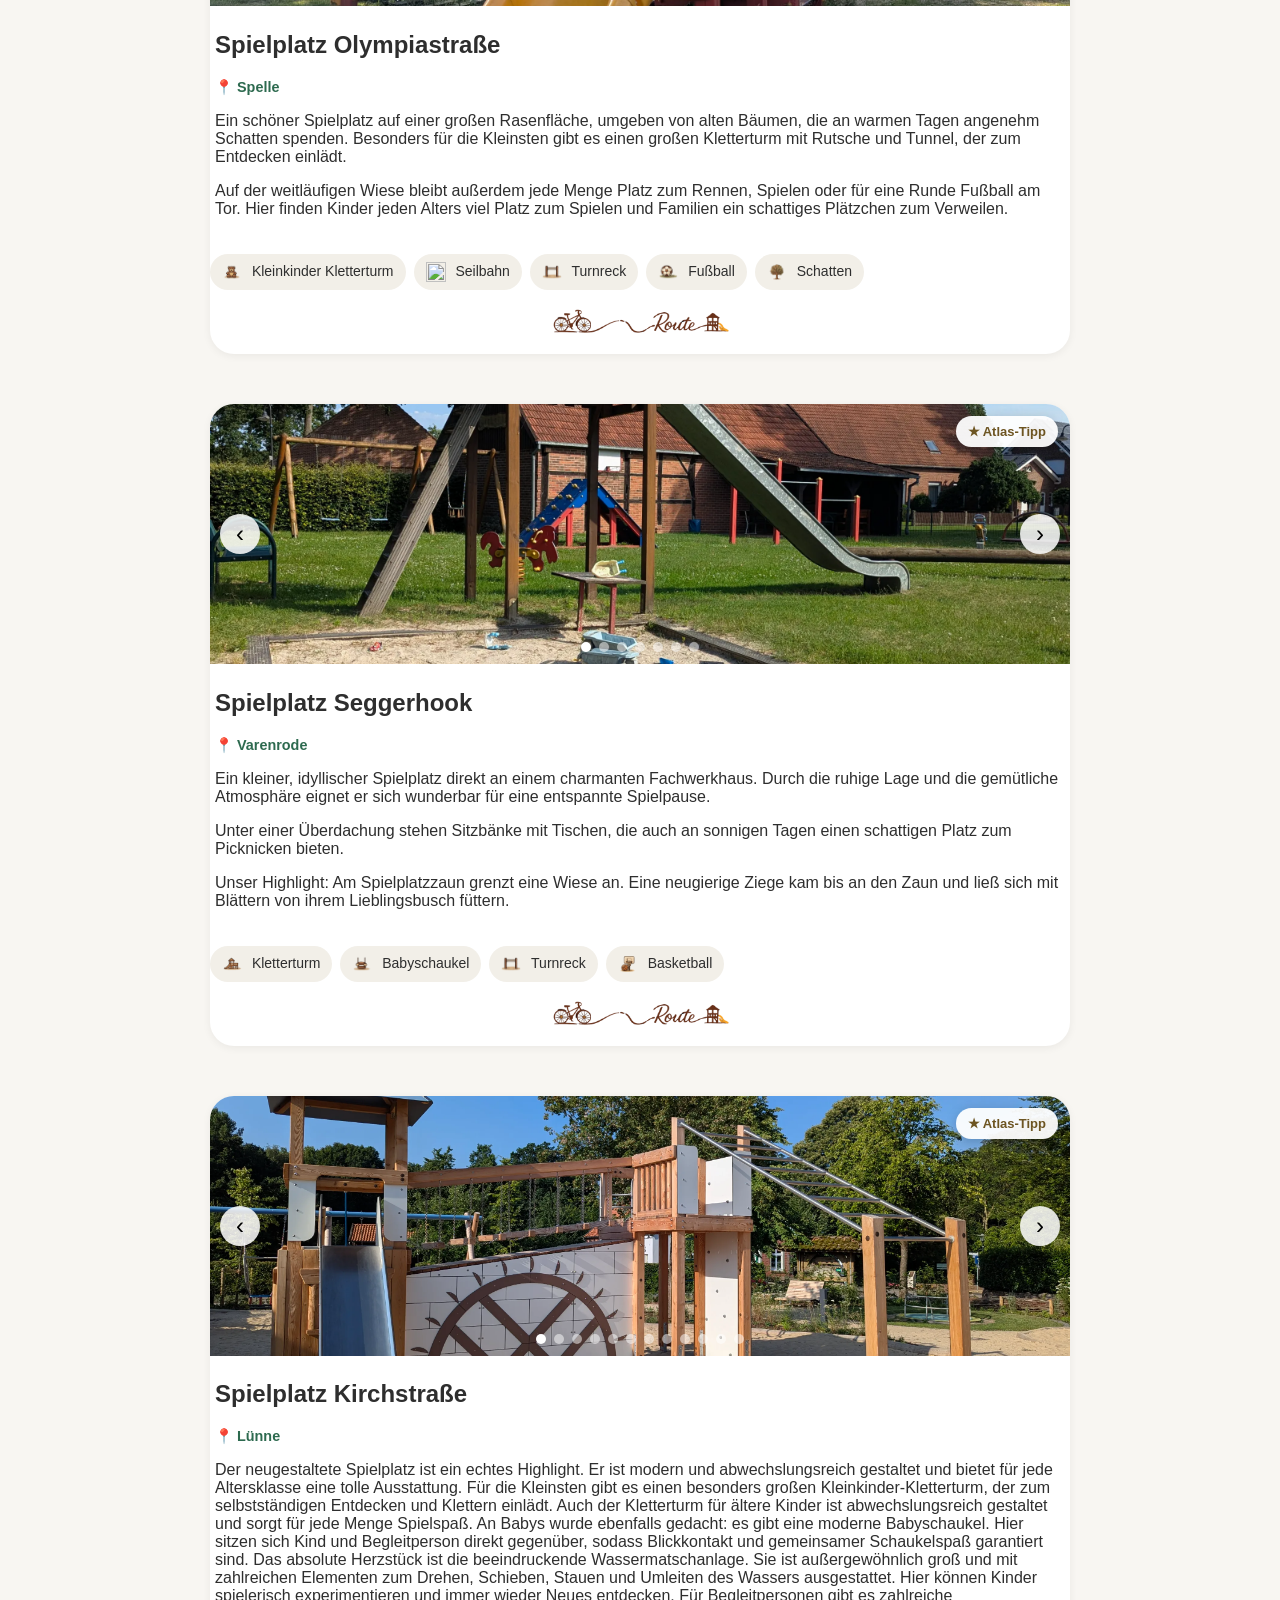
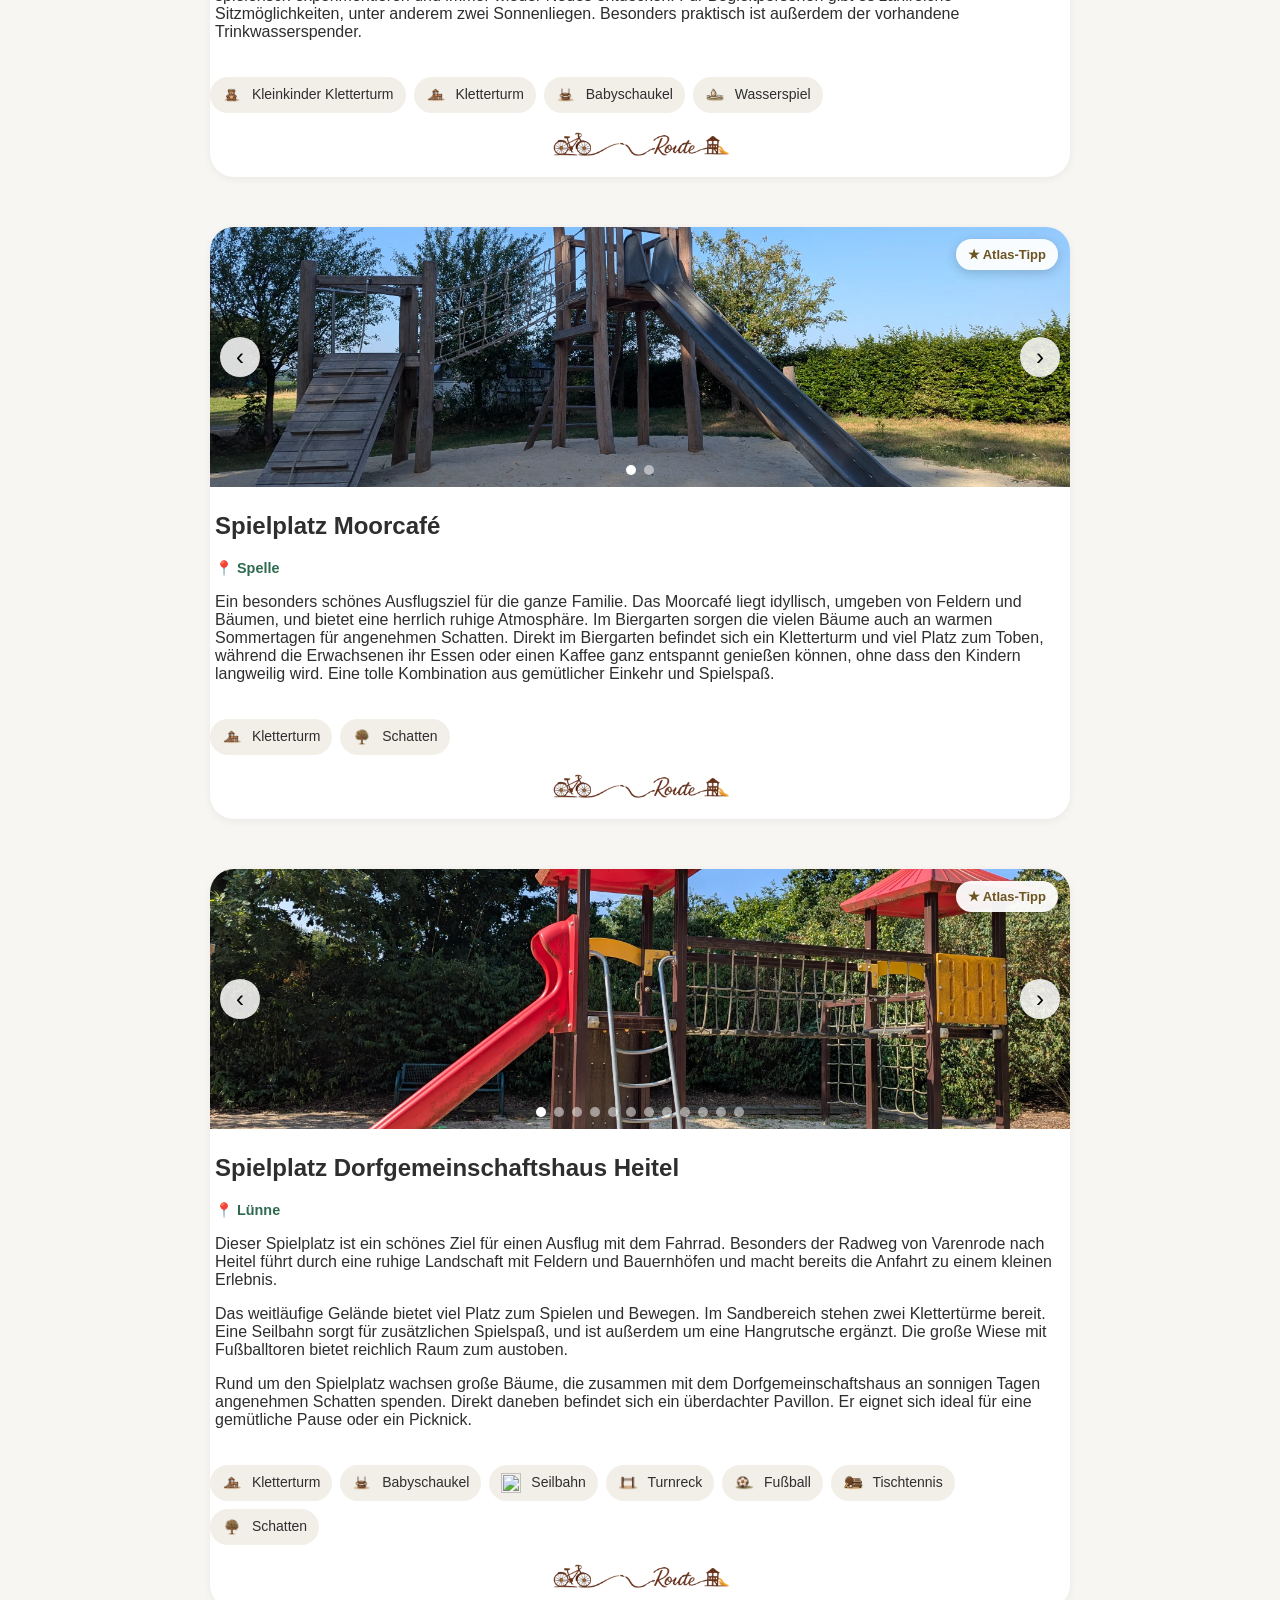
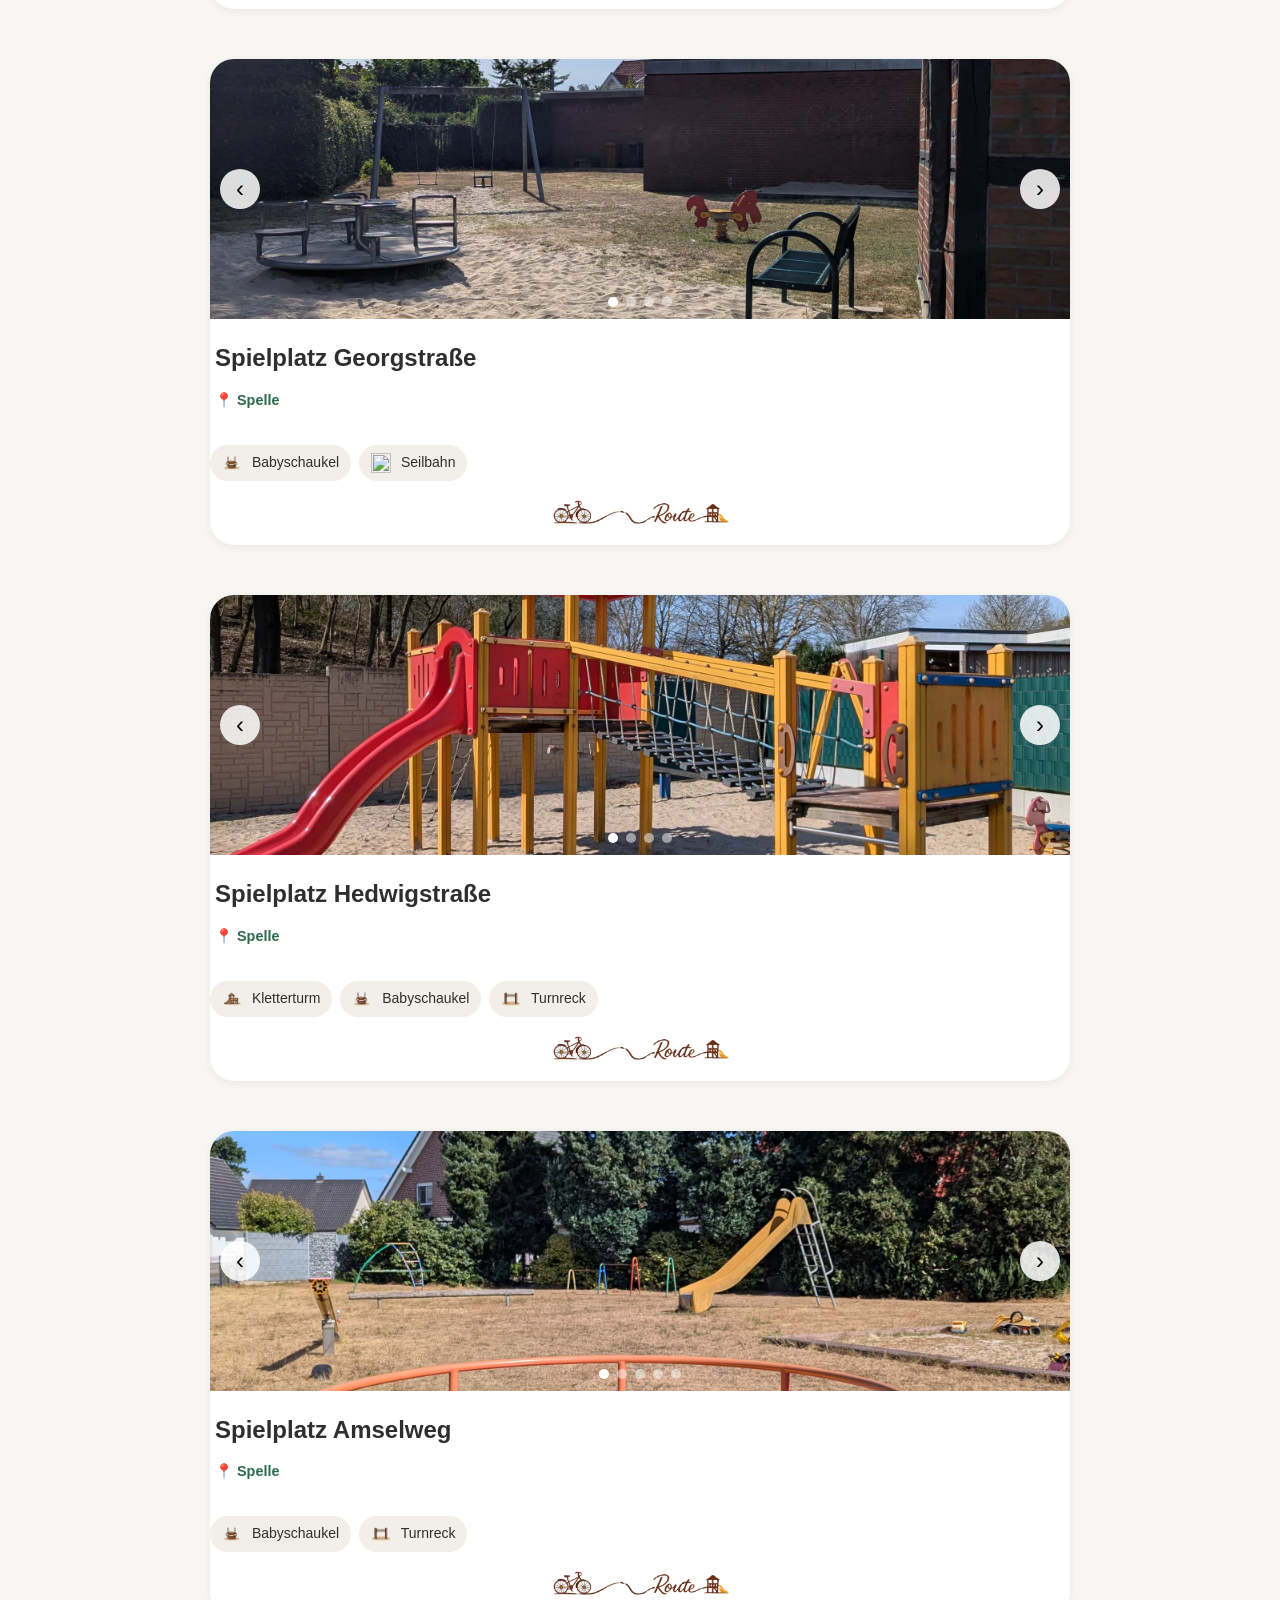
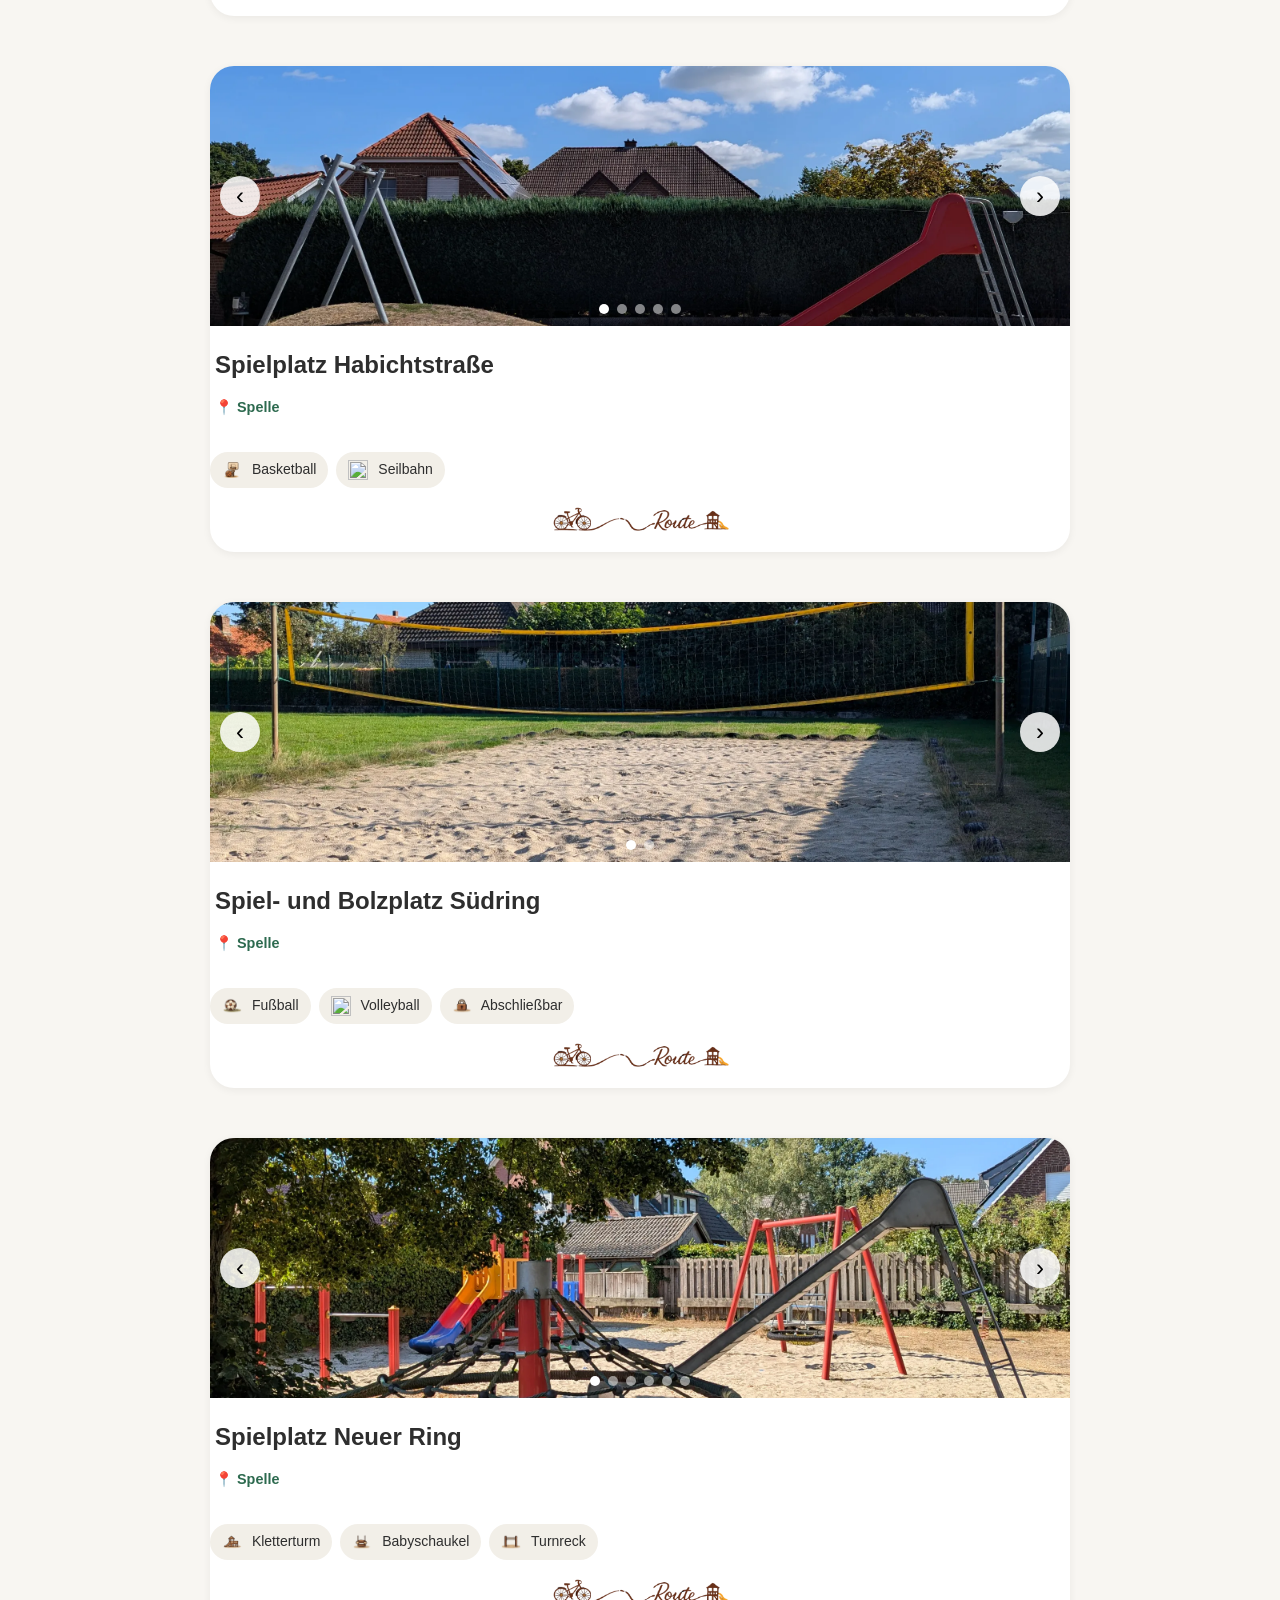
==== commit ecaff39d: "Add files via upload" ====
--- a/index.html
+++ b/index.html
@@ -102,9 +102,7 @@
     <img src="images/logo.png" class="logo">
   </div>
 
-  <p>Die schönsten Spielplätze in der Samtgemeinde Spelle.</p>
-
-<p>Der Atlas wird kontinuierlich erweitert.</p>
+  <p>Alle Spielplätze in der Samtgemeinde Spelle</p>
 
 </header>
 
@@ -117,6 +115,10 @@
     <a href="waldspaziergaenge.html">
       <i class="fa-solid fa-tree" aria-hidden="true"></i>
       Waldspaziergänge
+    </a>
+    <a href="naschkarte.html">
+      <i class="fa-solid fa-apple-whole" aria-hidden="true"></i>
+      Naschkarte
     </a>
     <a href="favoriten.html">
       <i class="fa-solid fa-heart" aria-hidden="true"></i>
--- a/produktfavoriten.css
+++ b/produktfavoriten.css
@@ -395,3 +395,31 @@
 .favoriten-note { background:#eef5ec; border-left:4px solid #82a68a; }
 .favoriten-note strong { color:#46664f; }
 .favoriten-empty i { color:#5f8068; }
+
+
+/* Smartphone-Navigation: Hauptnavigation auf allen Seiten vollständig scrollbar */
+@media (max-width: 650px) {
+  .atlas-nav {
+    display: block !important;
+    width: 100% !important;
+    max-width: 100% !important;
+    box-sizing: border-box;
+    overflow-x: auto !important;
+    overflow-y: hidden;
+    padding: 8px 12px 4px !important;
+    -webkit-overflow-scrolling: touch;
+    scrollbar-width: none;
+  }
+
+  .atlas-nav::-webkit-scrollbar {
+    display: none;
+  }
+
+  .atlas-nav-inner {
+    display: inline-flex !important;
+    width: max-content !important;
+    min-width: max-content !important;
+    justify-content: flex-start !important;
+    white-space: nowrap;
+  }
+}
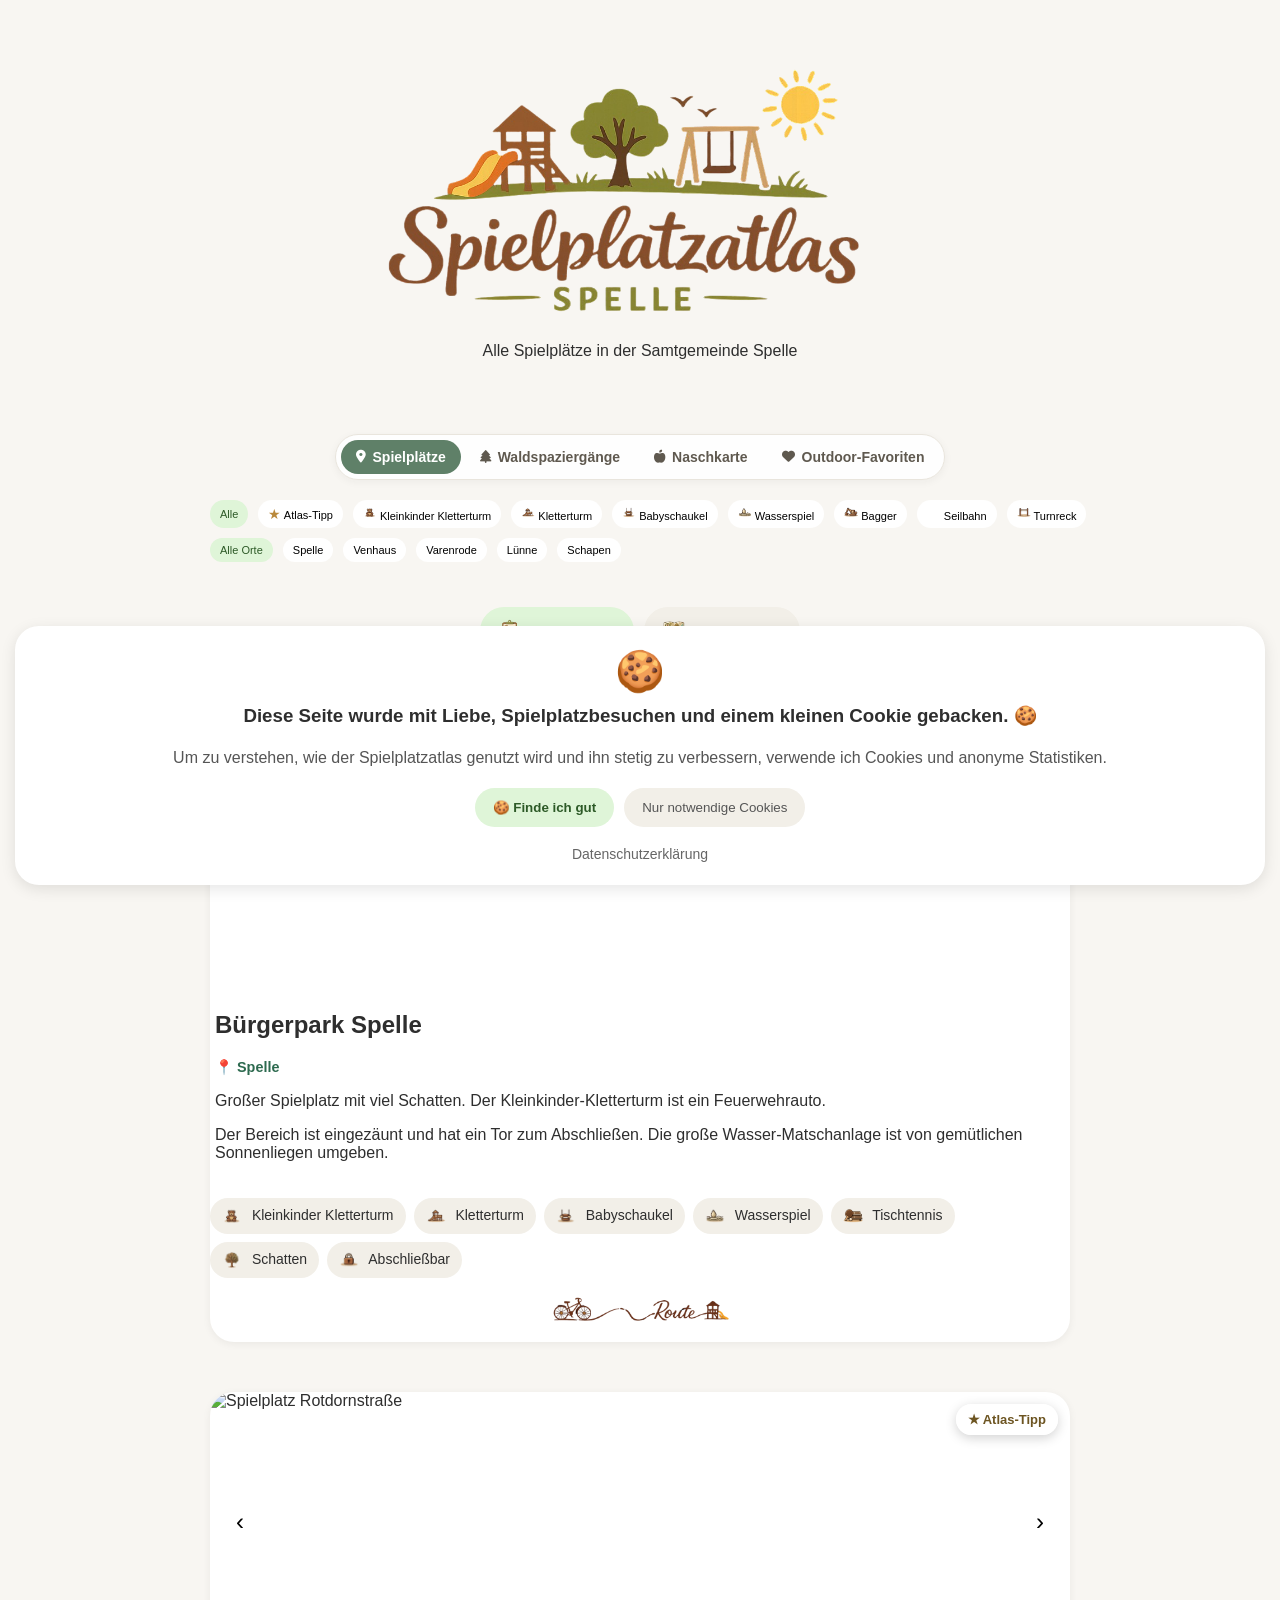
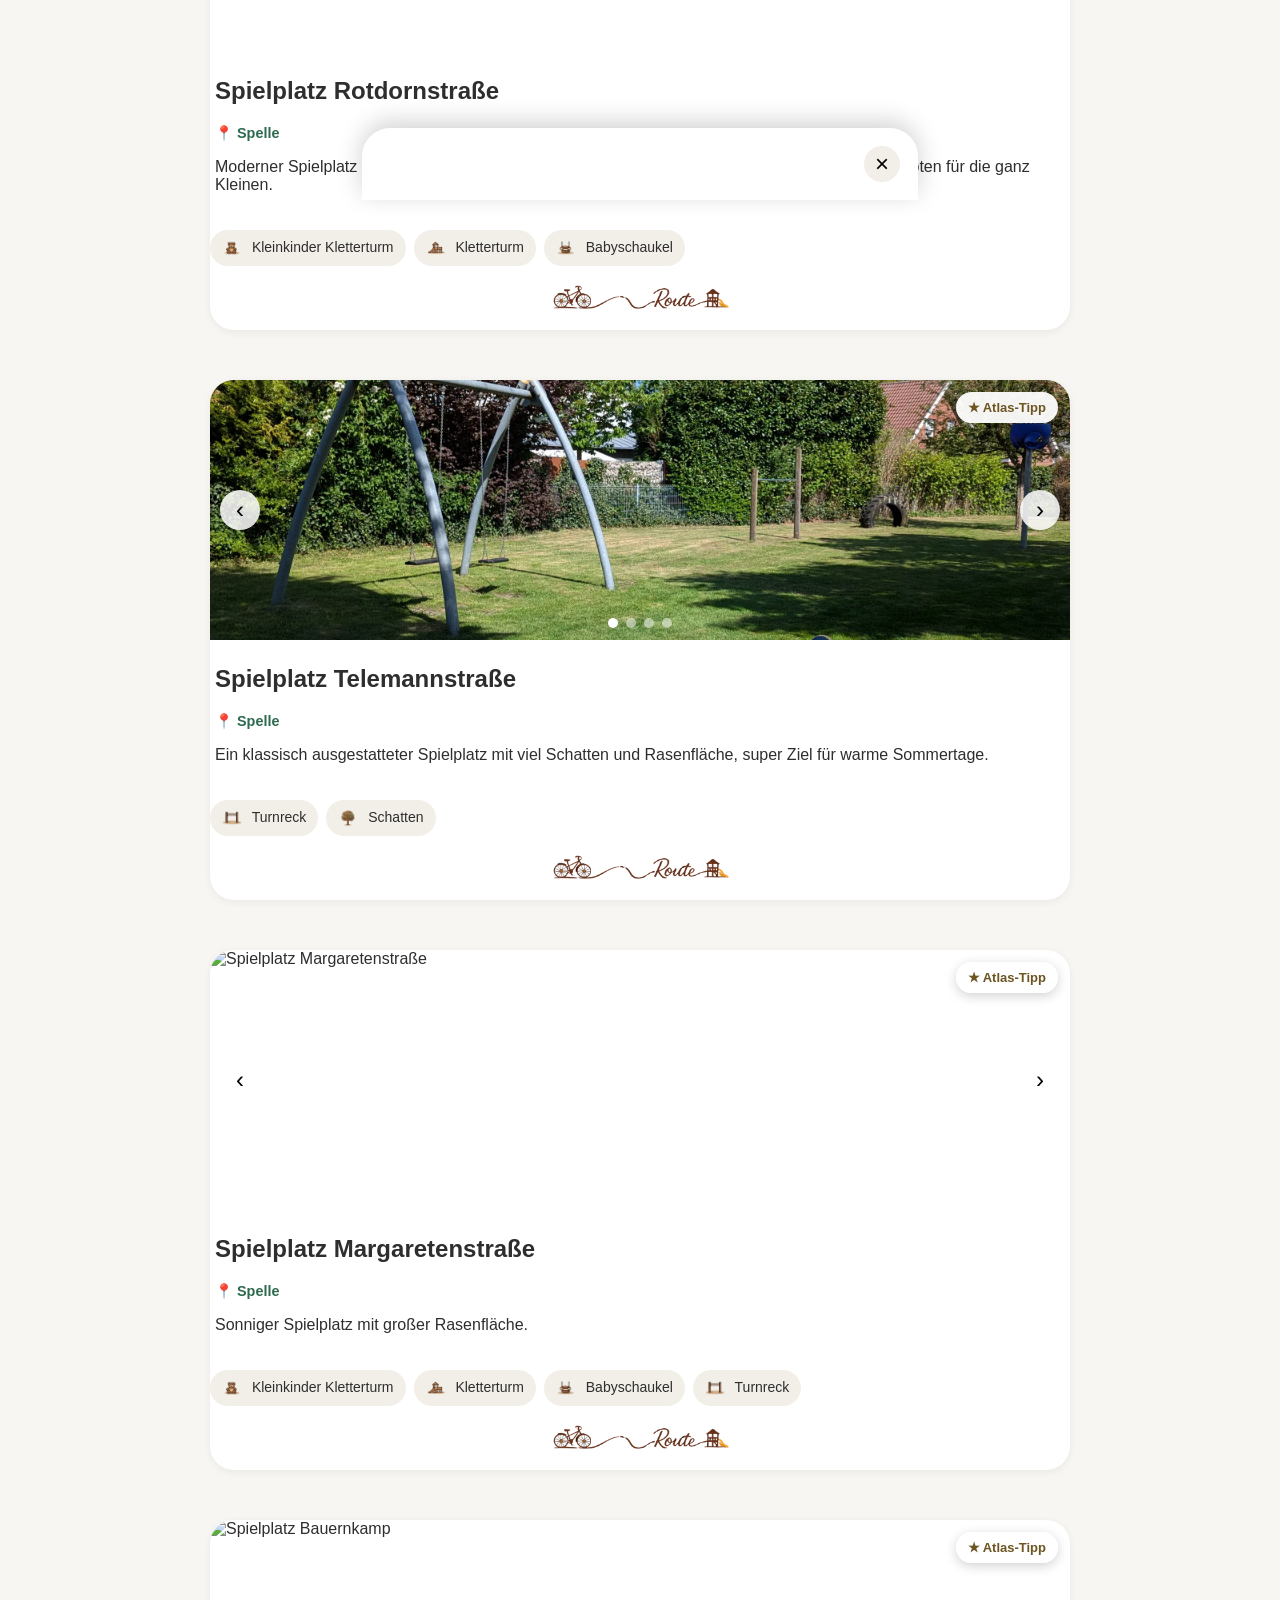
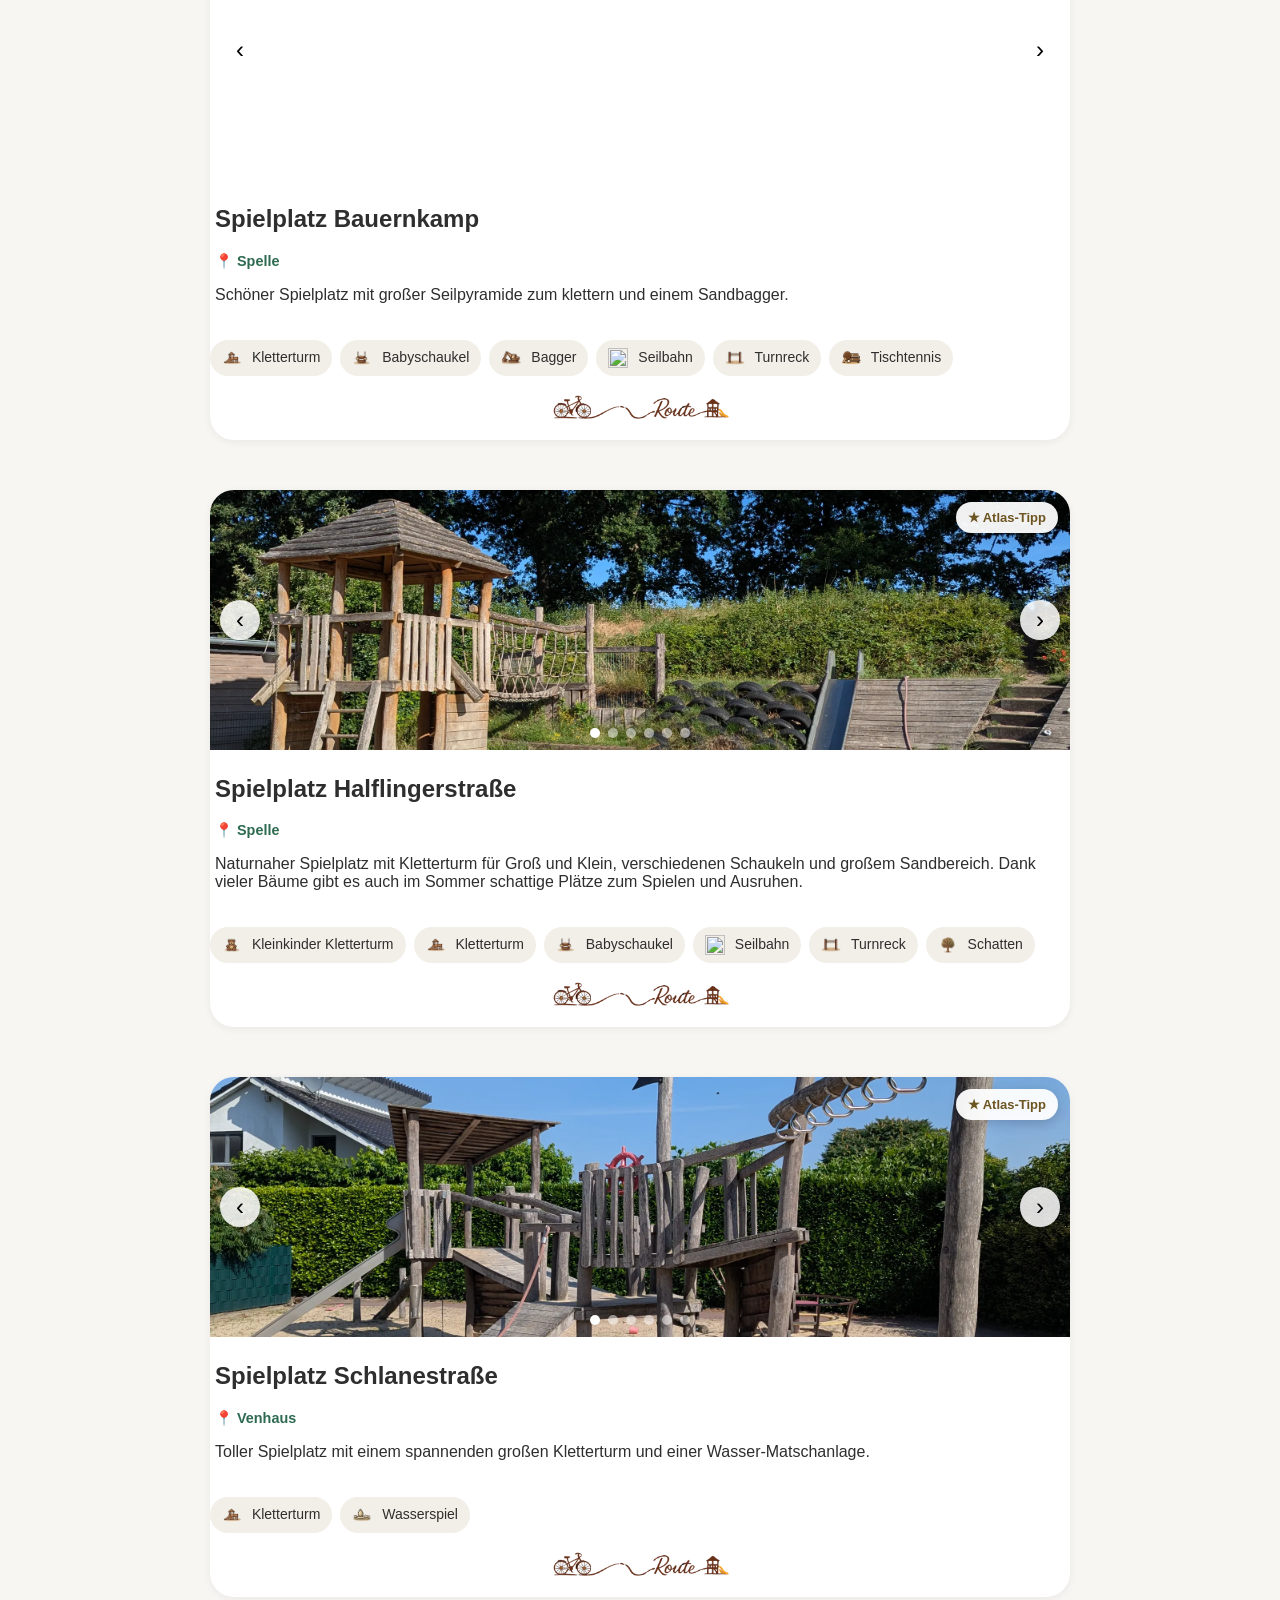
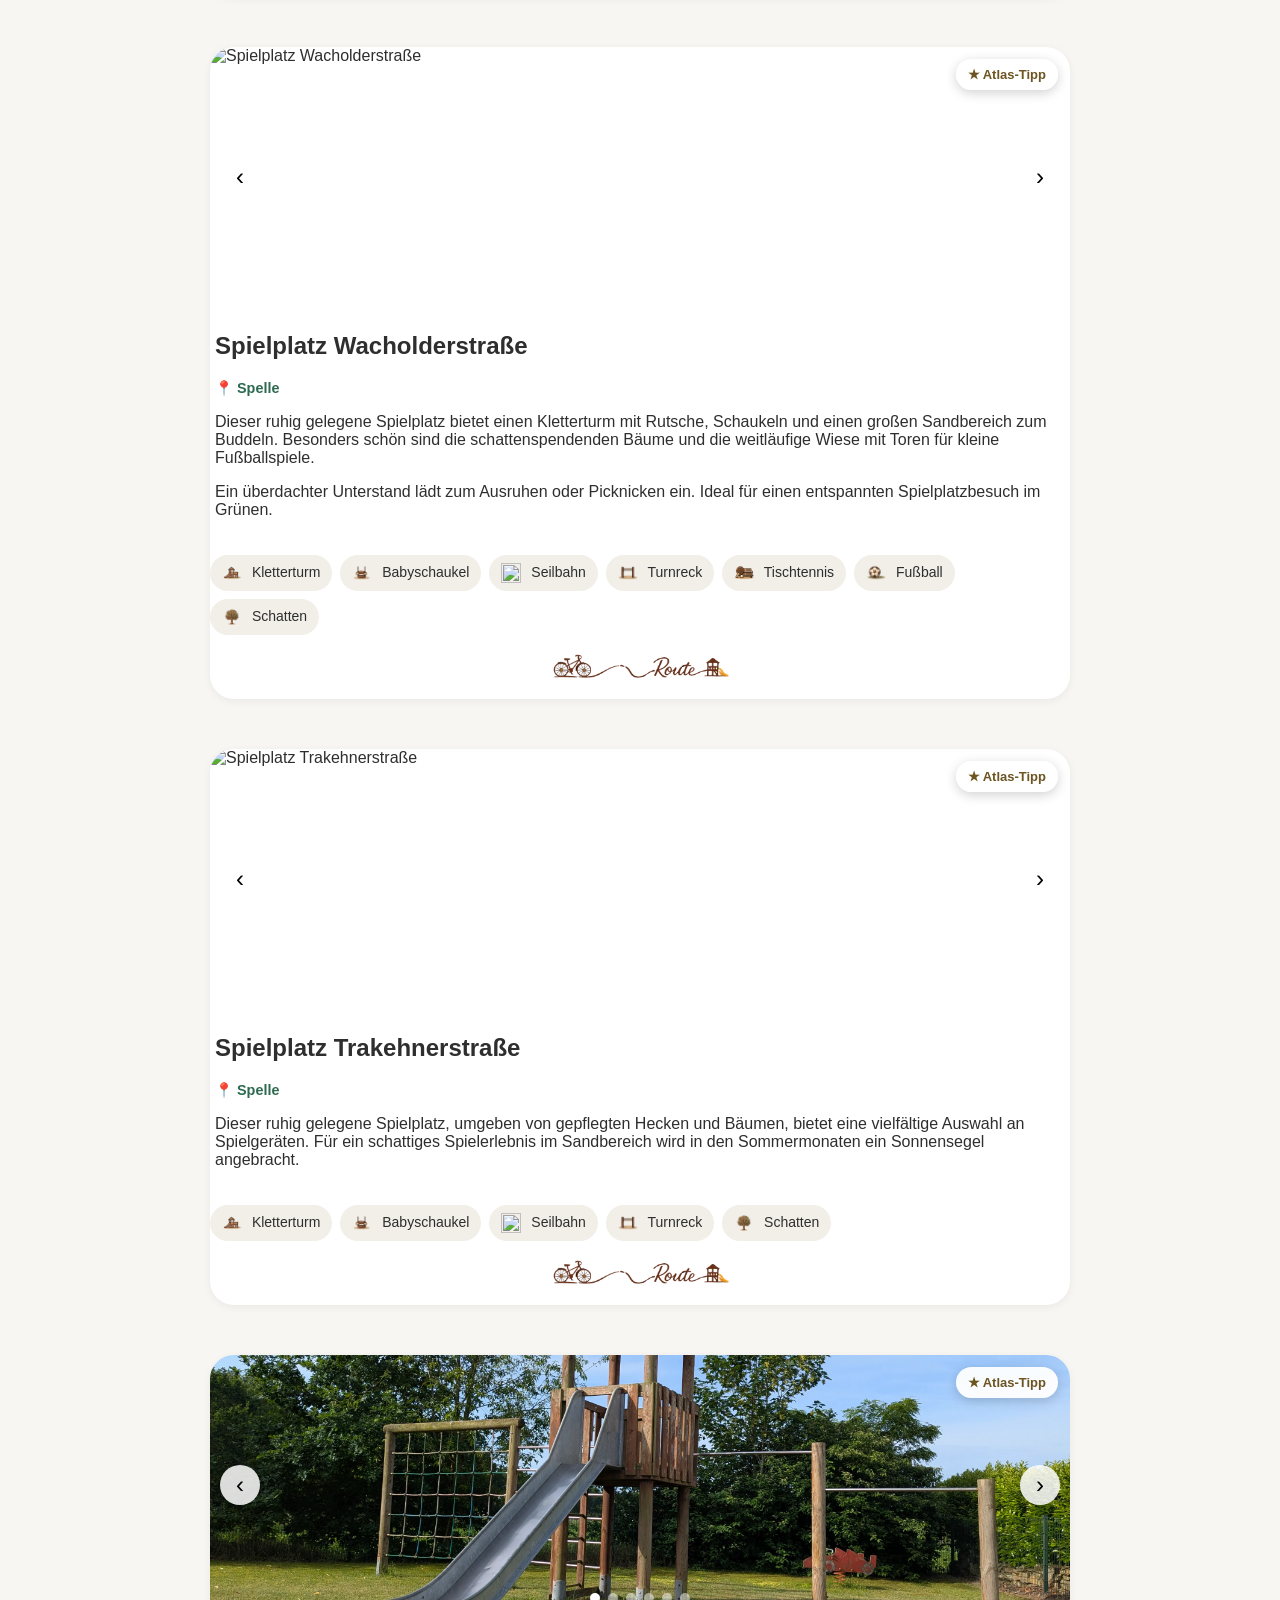
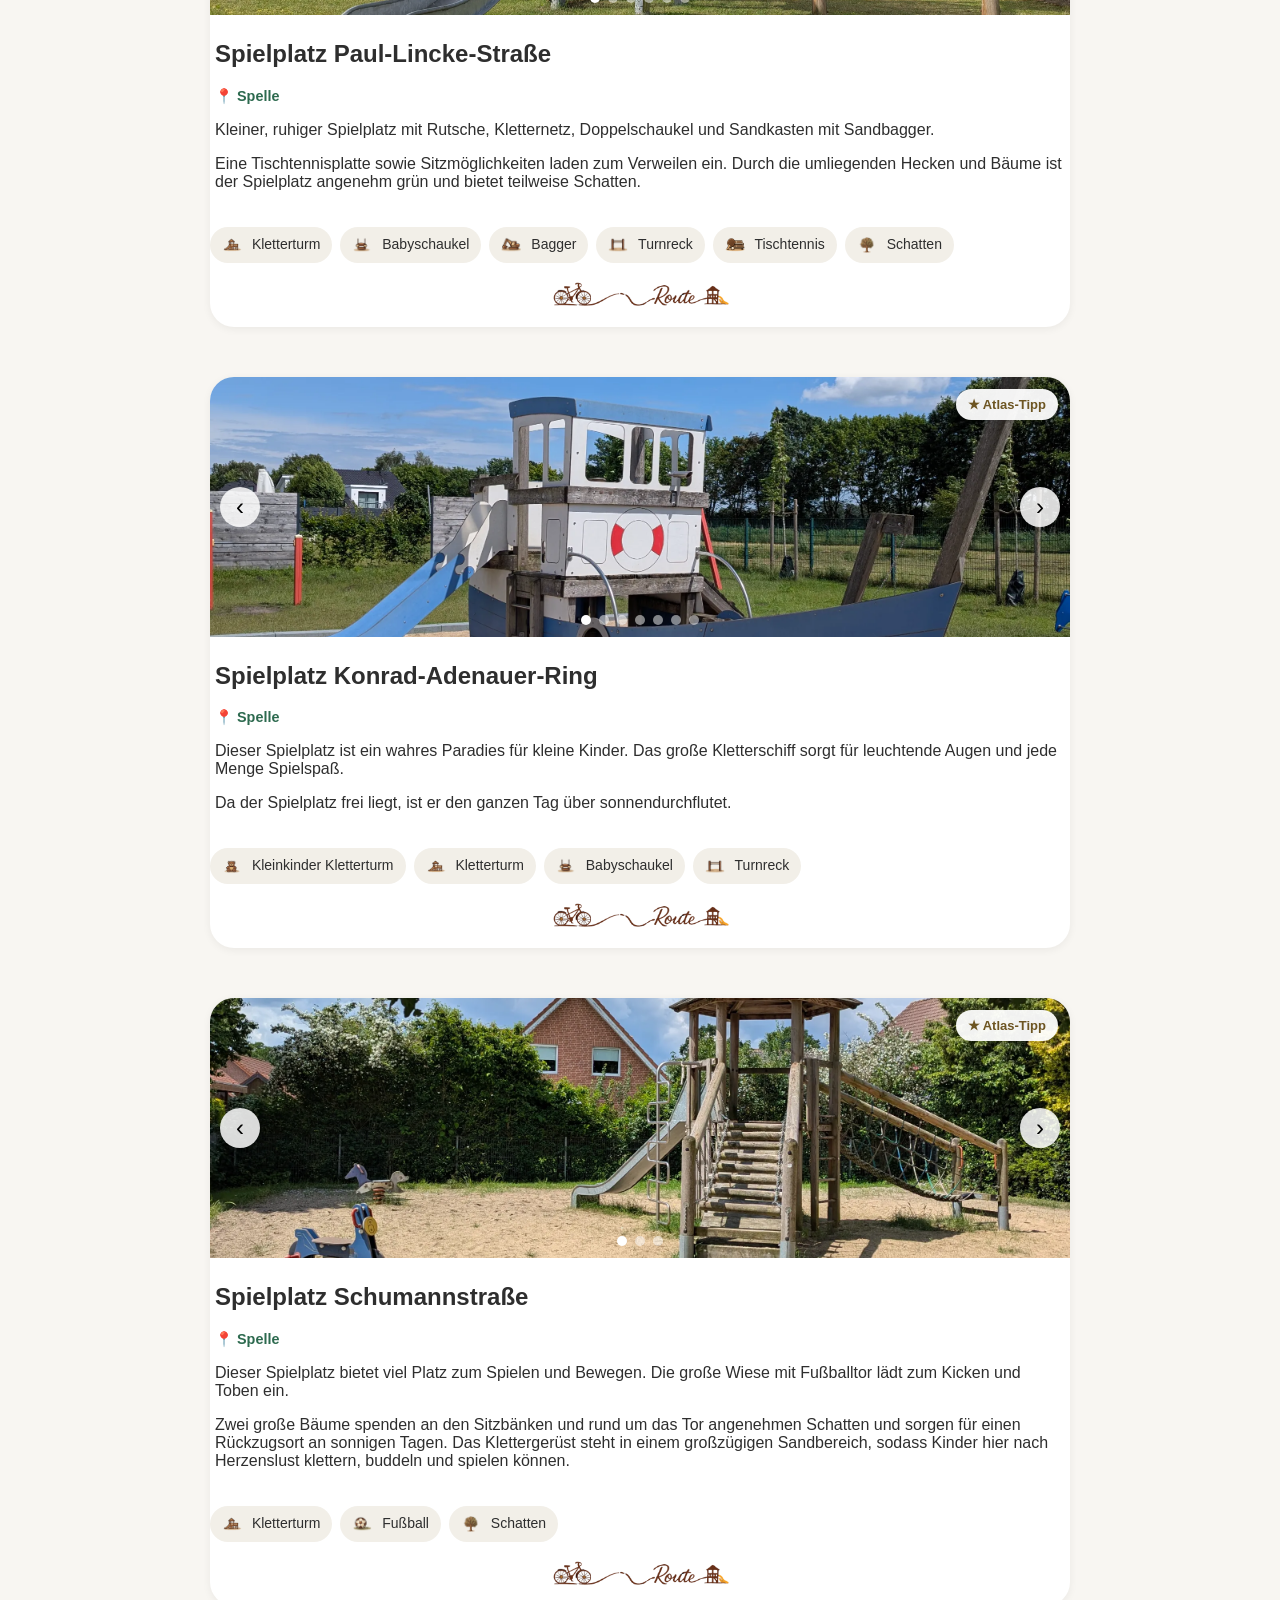
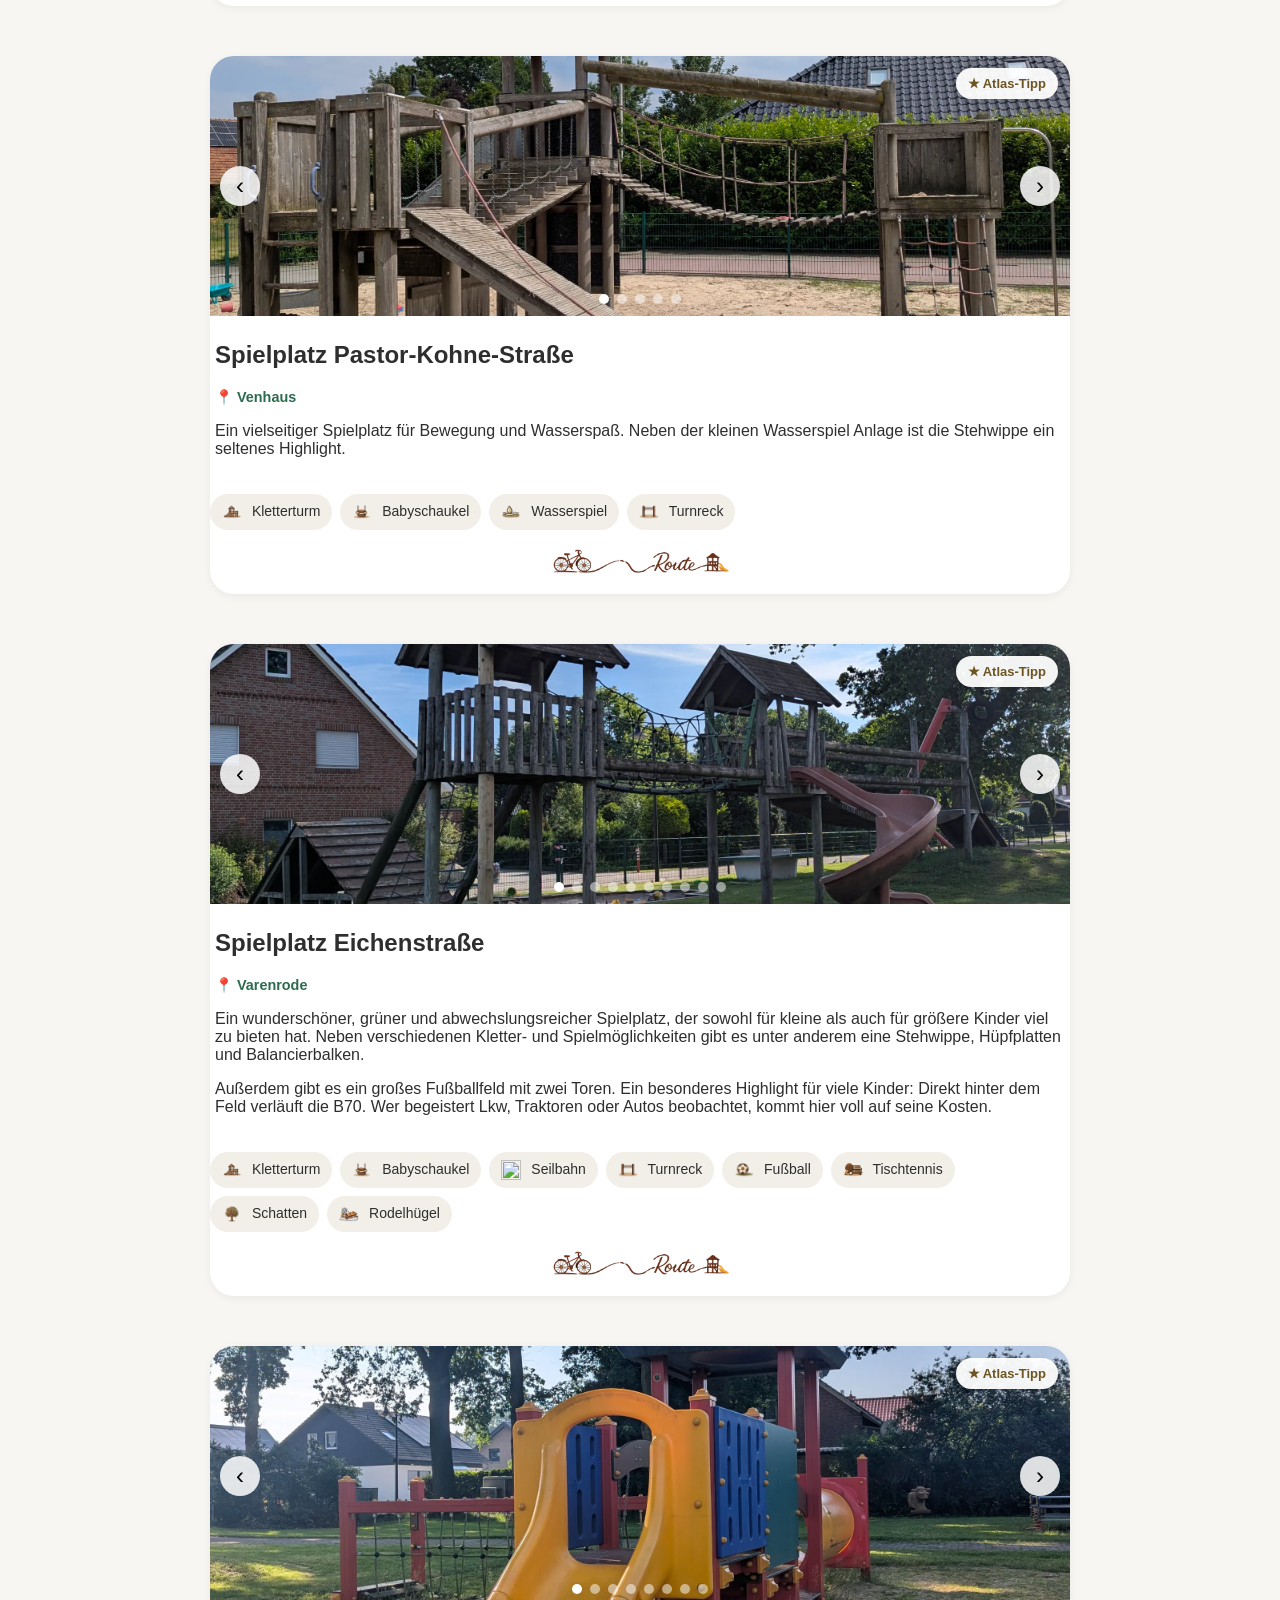
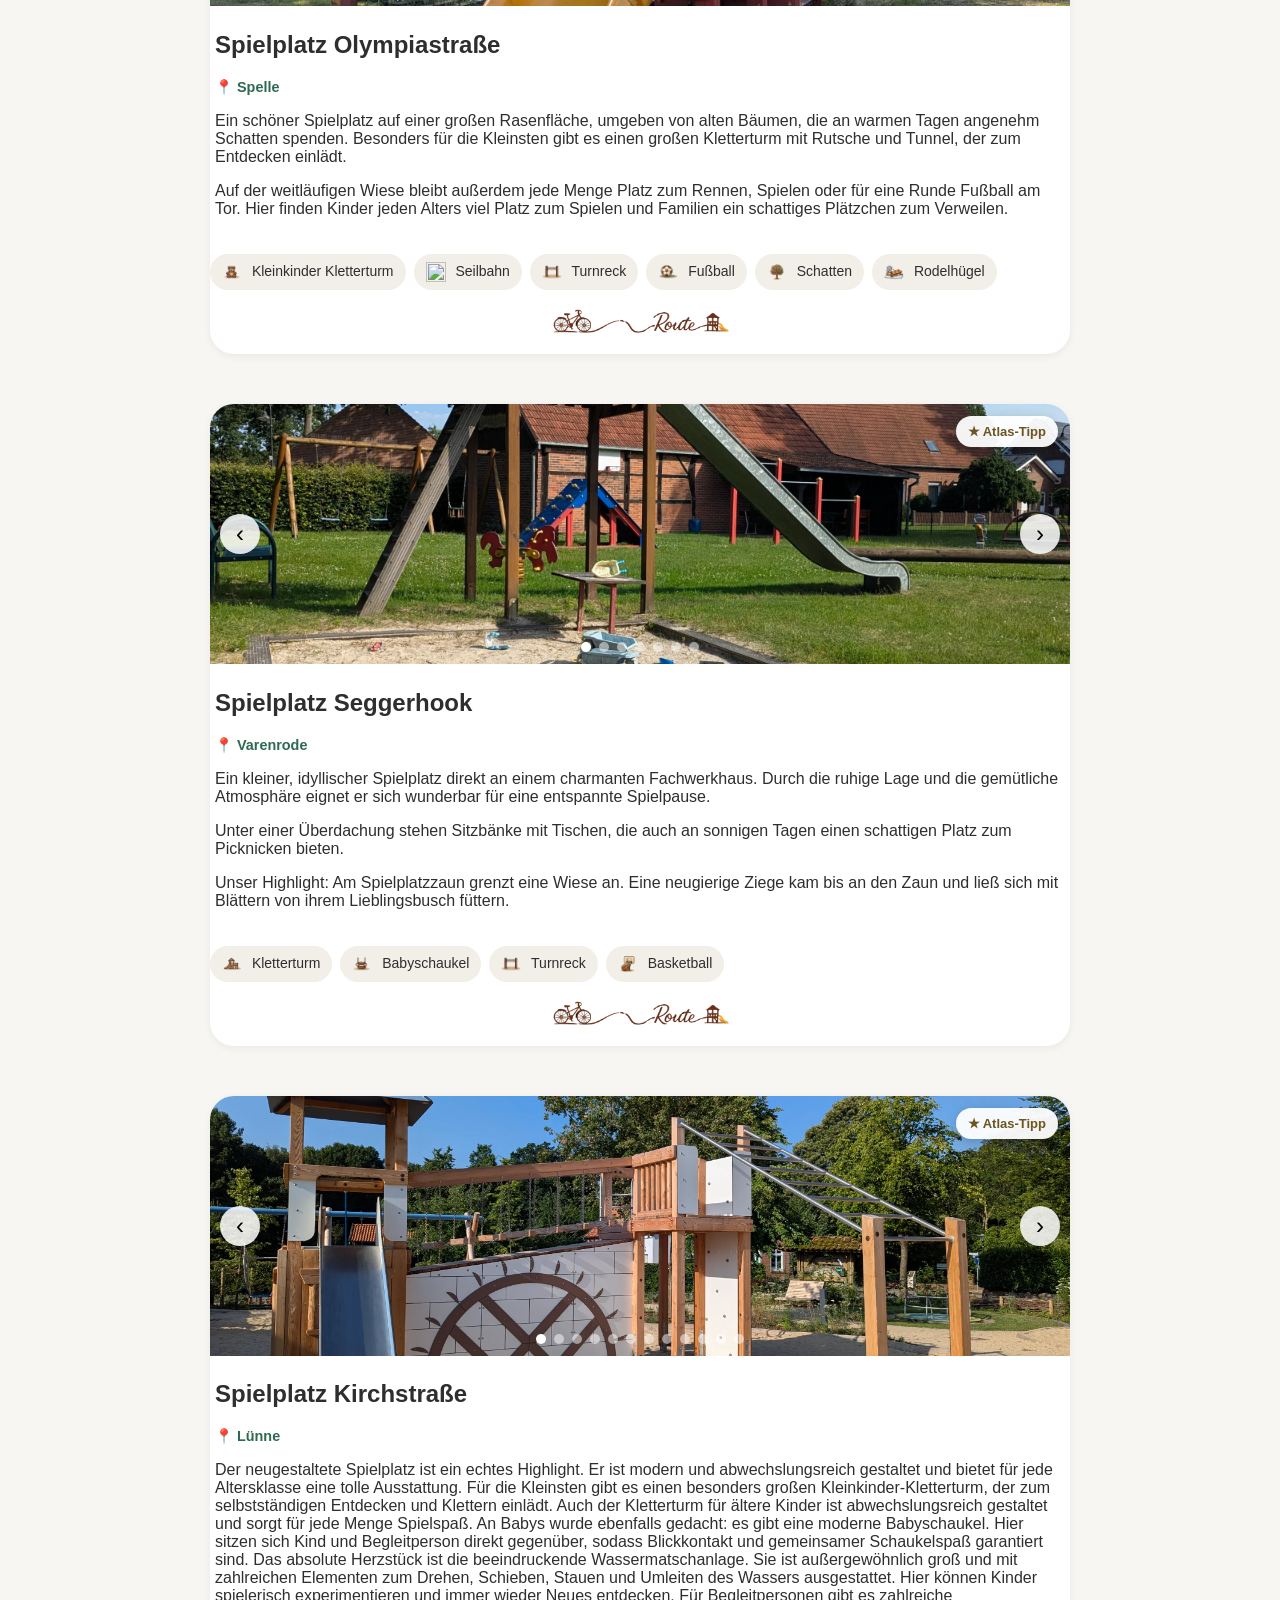
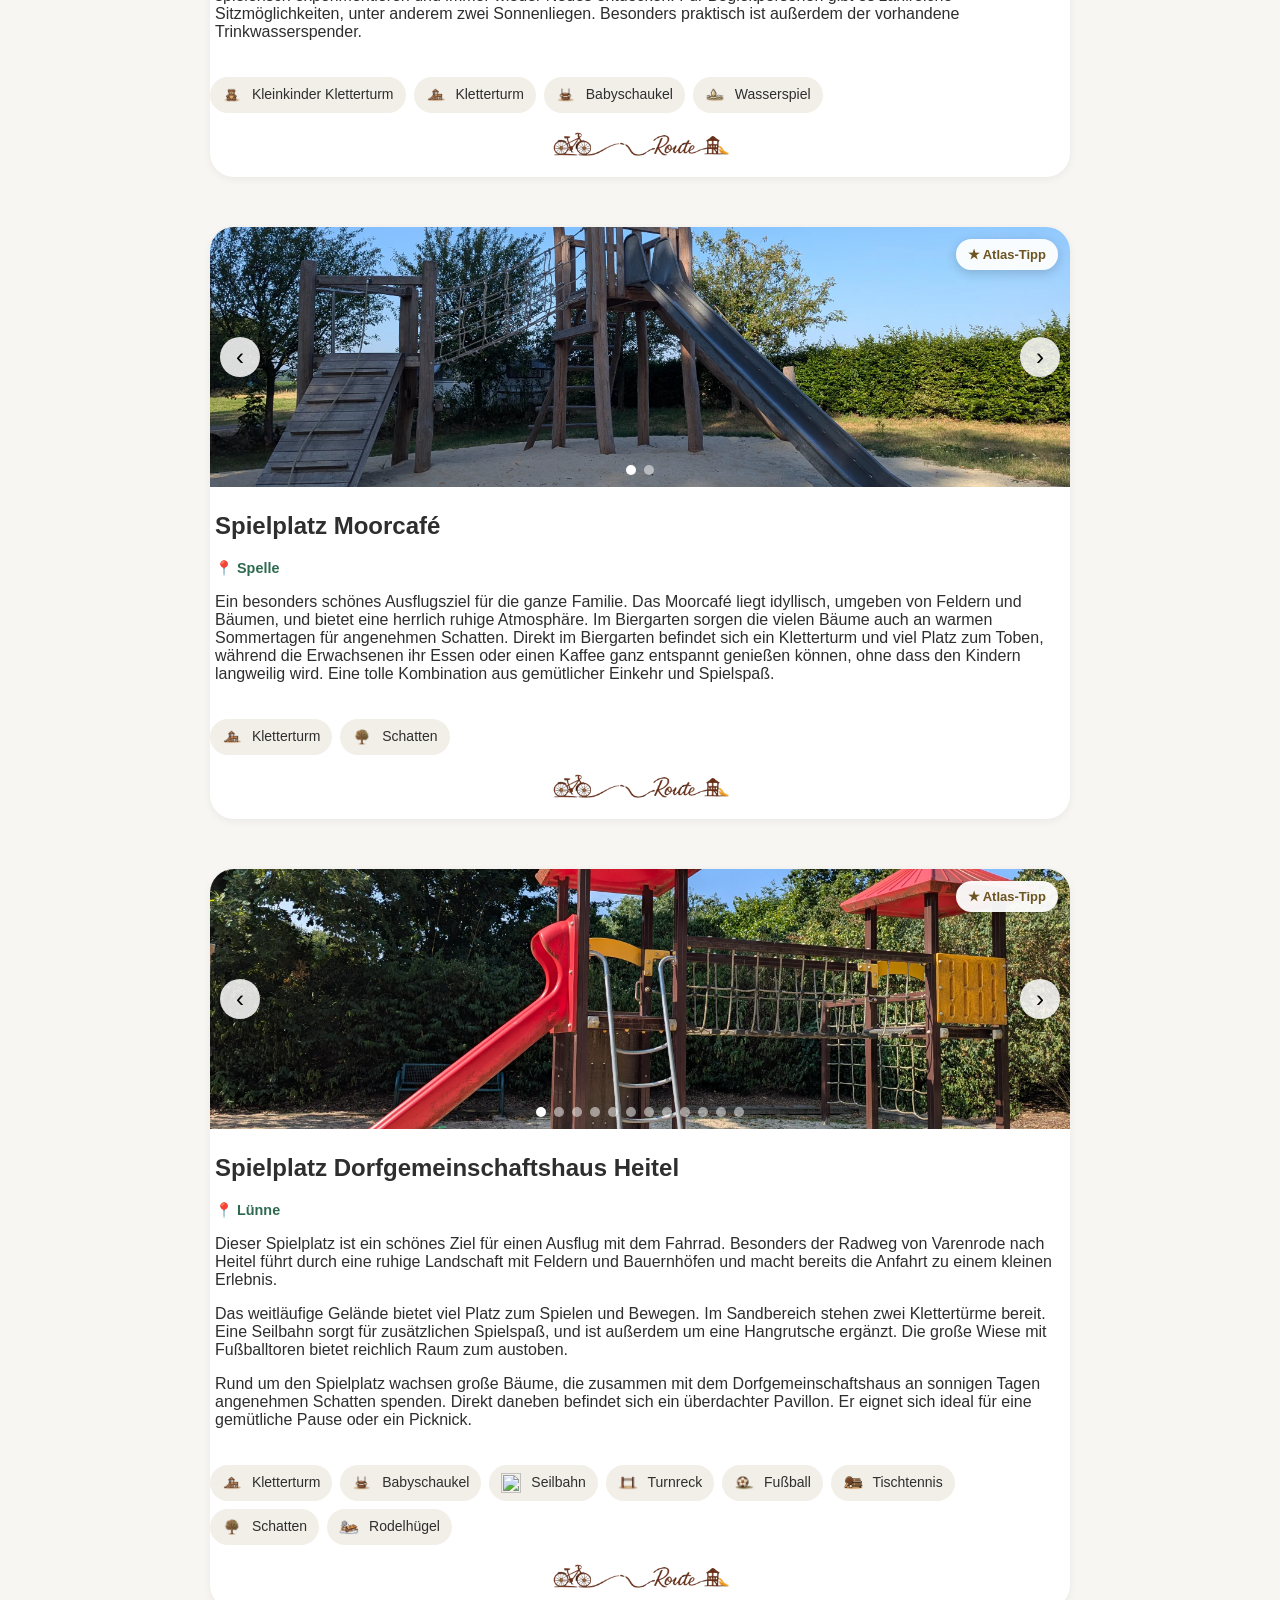
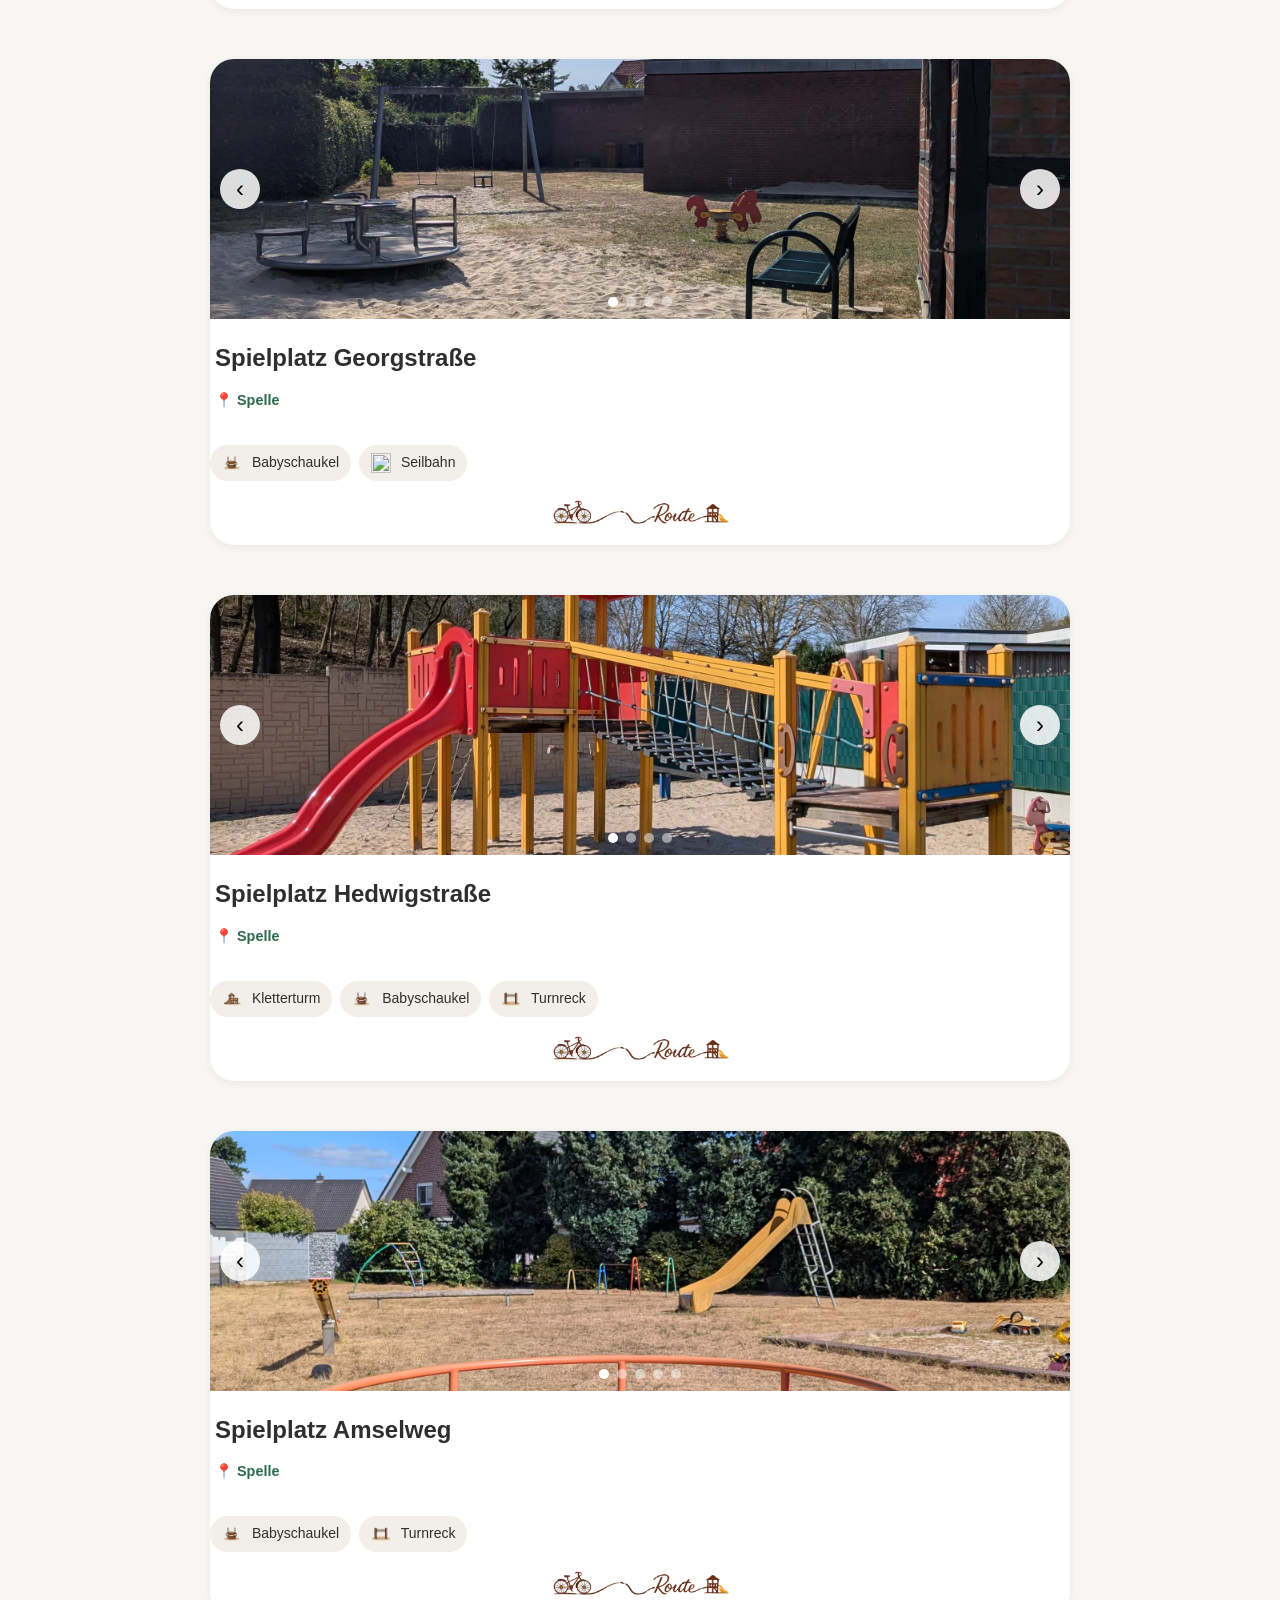
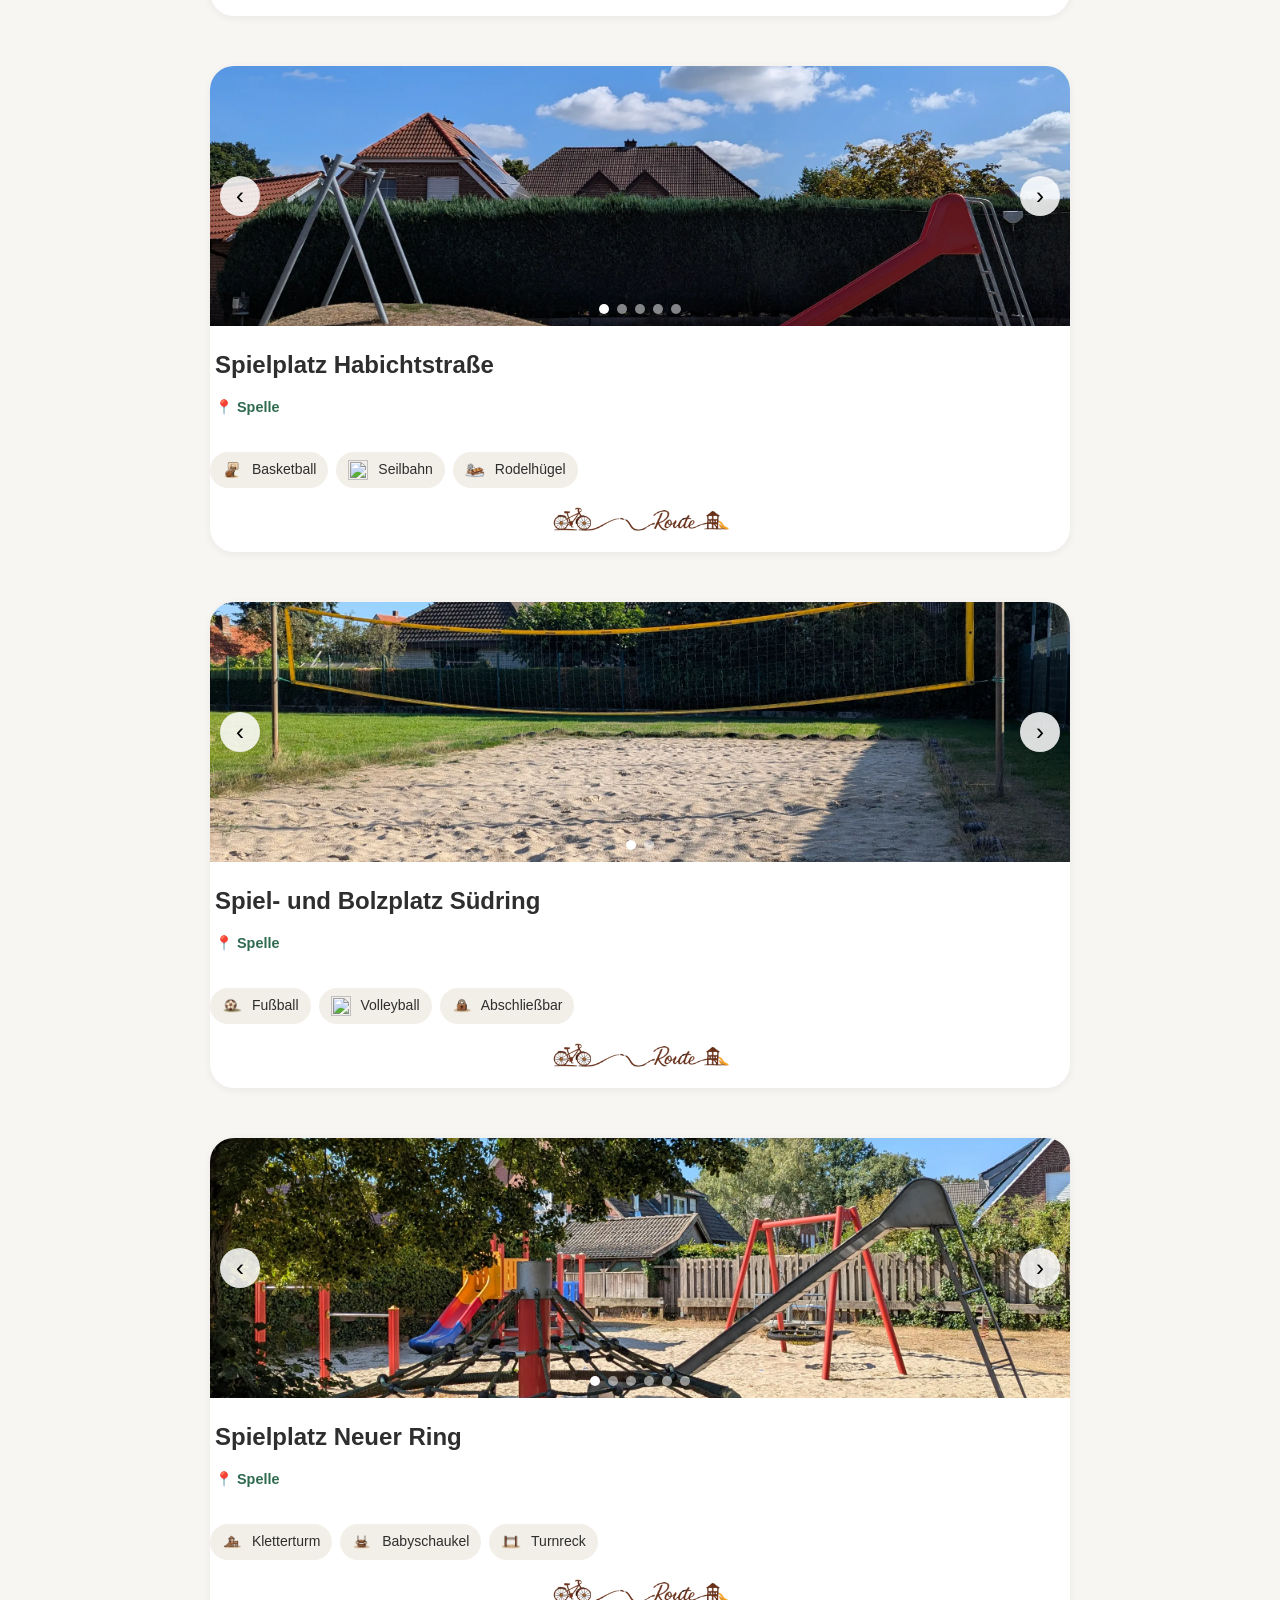
==== commit 48e8fb3d: "Add files via upload" ====
--- a/index.html
+++ b/index.html
@@ -188,6 +188,11 @@
     Abschließbar
   </button>
 
+  <button data-filter="Rodelhügel" onclick="toggleFeatureFilter(this, 'Rodelhügel')">
+    <img src="images/rodelhuegel.png" class="filter-icon" alt="">
+    Rodelhügel
+  </button>
+
 </section>
 
 <section class="filters orts">
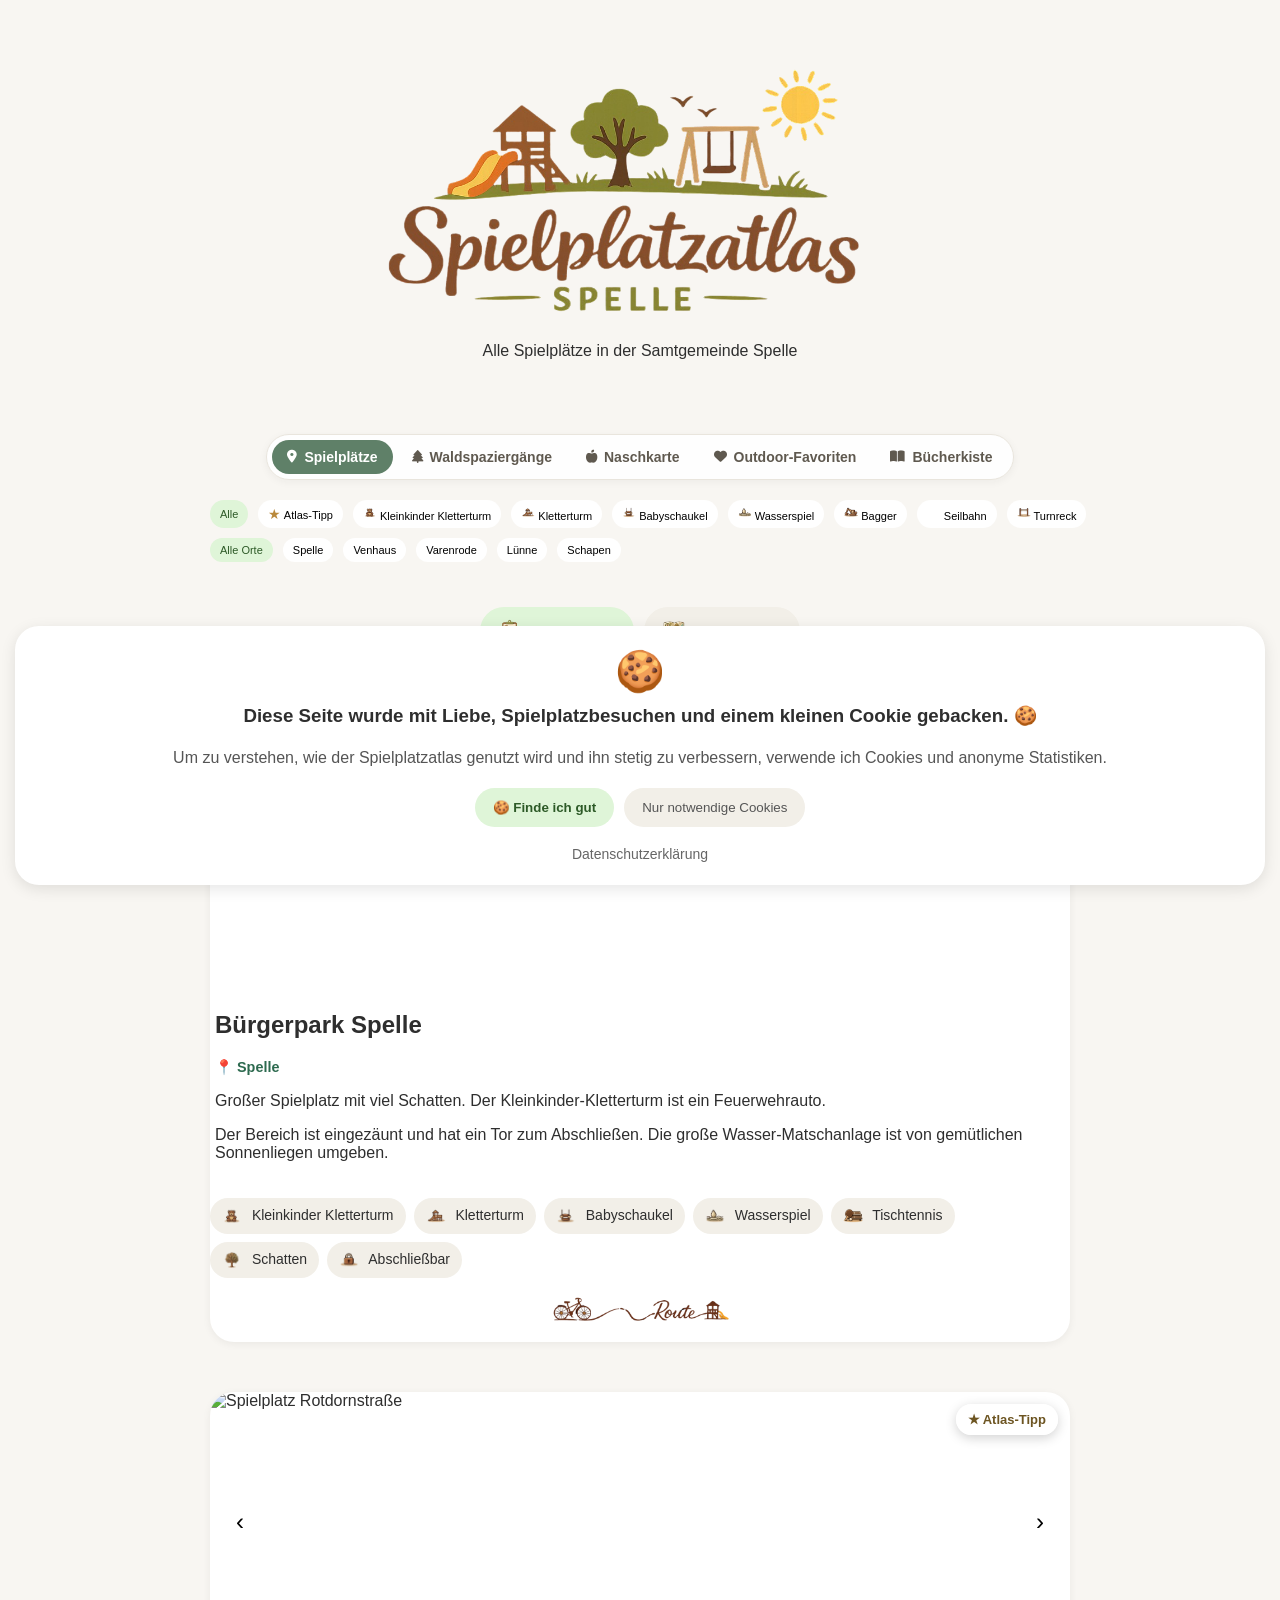
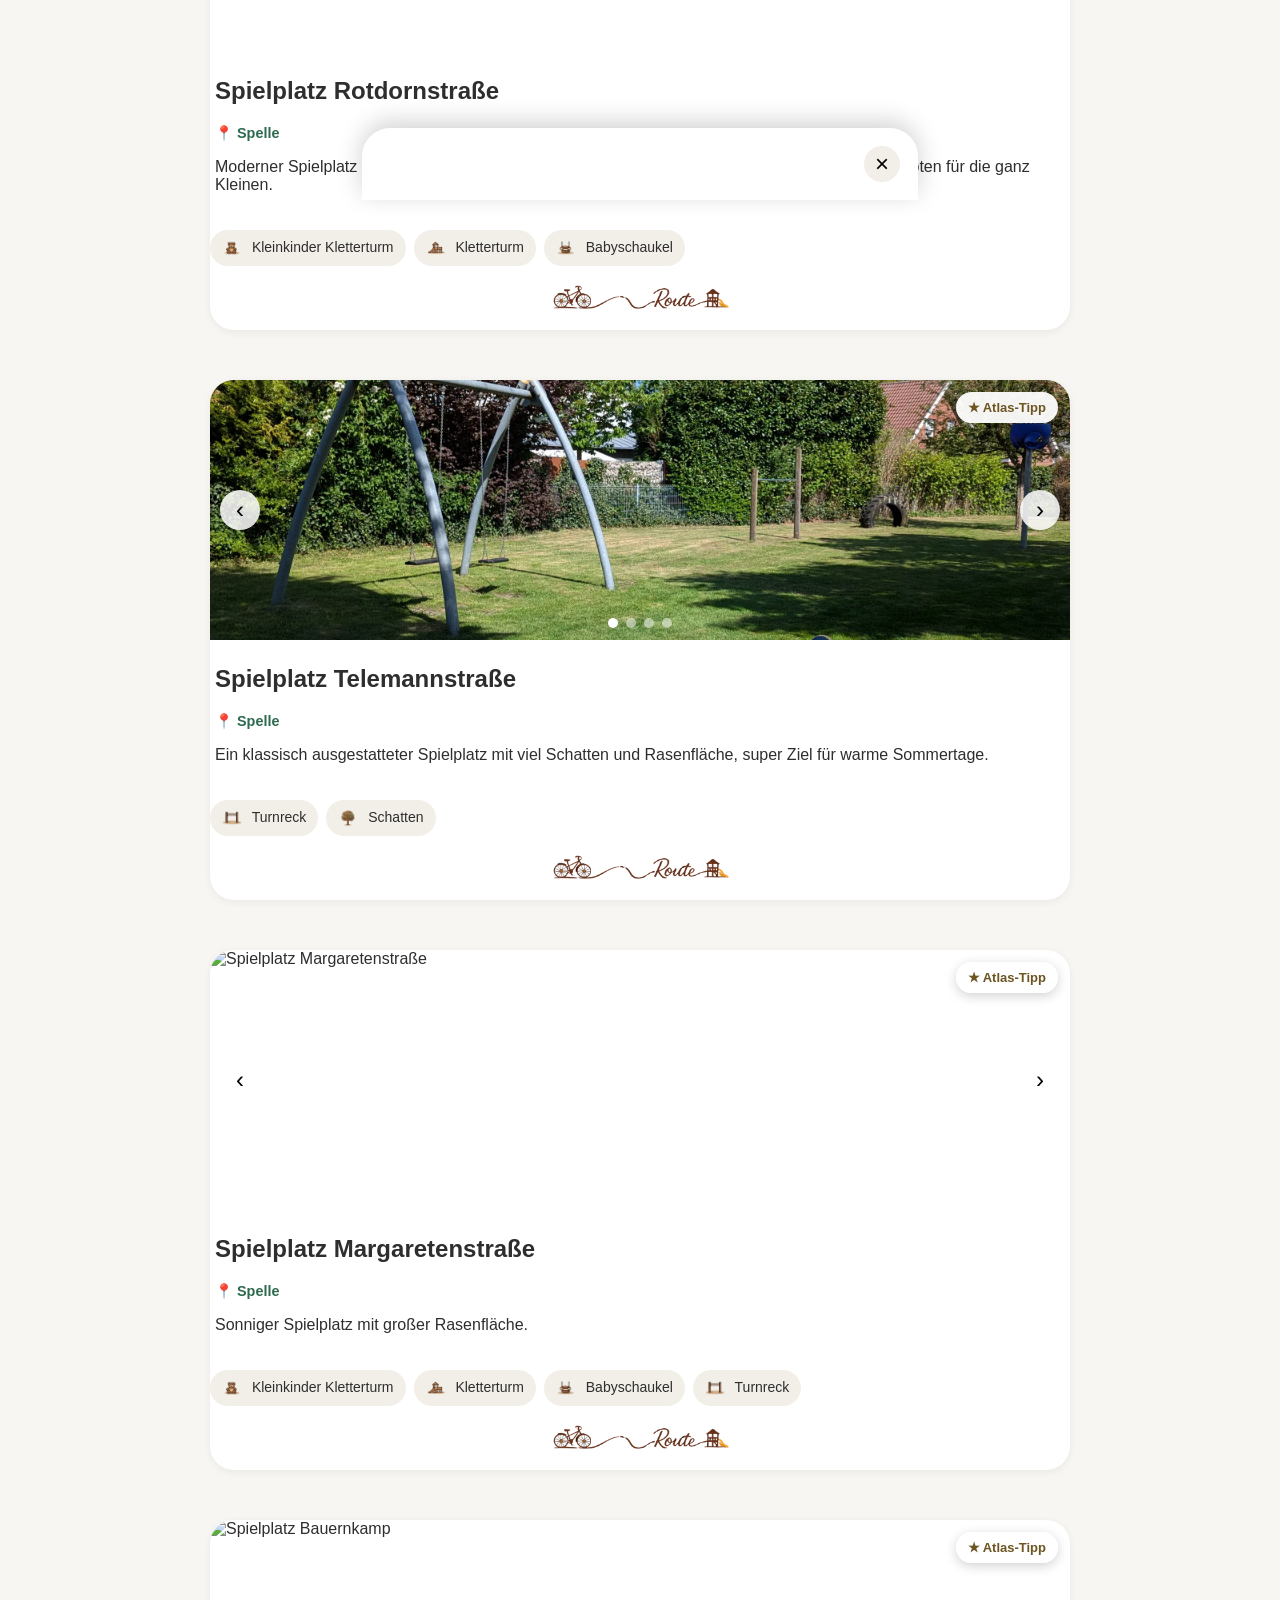
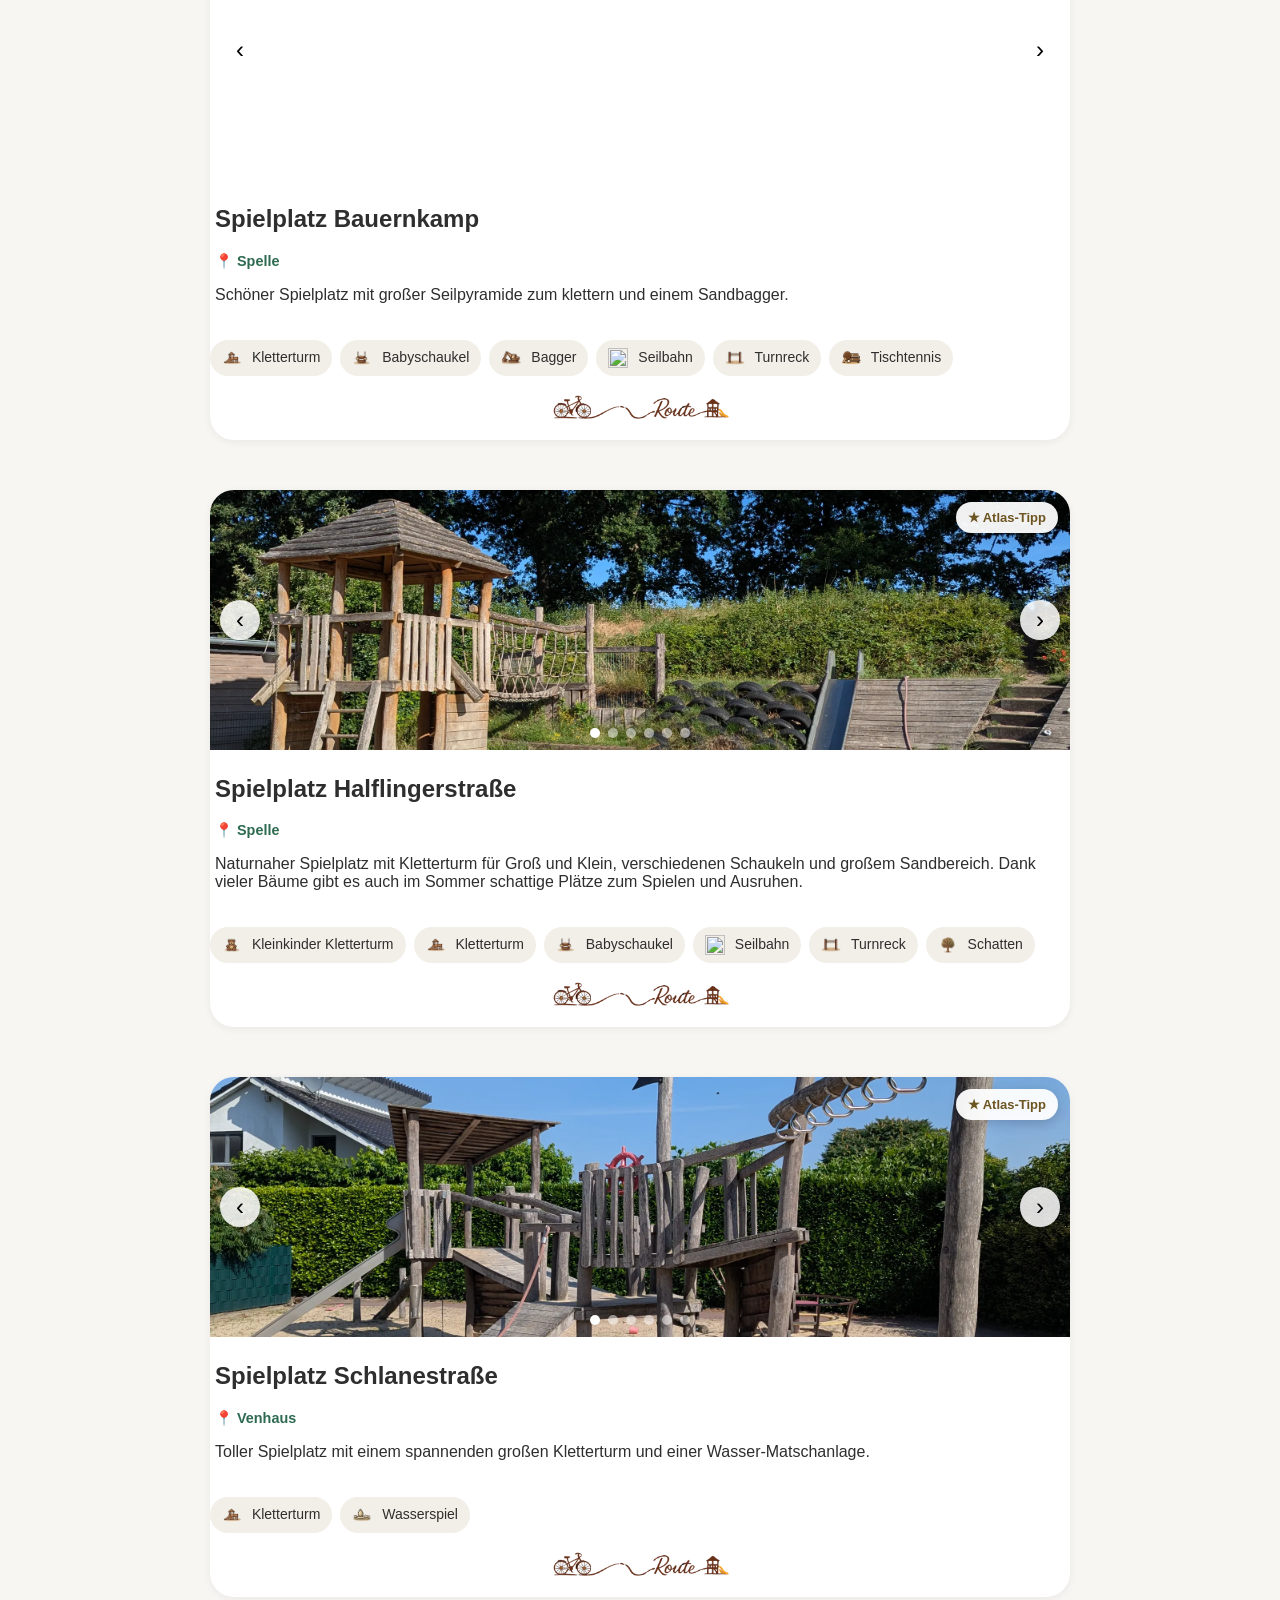
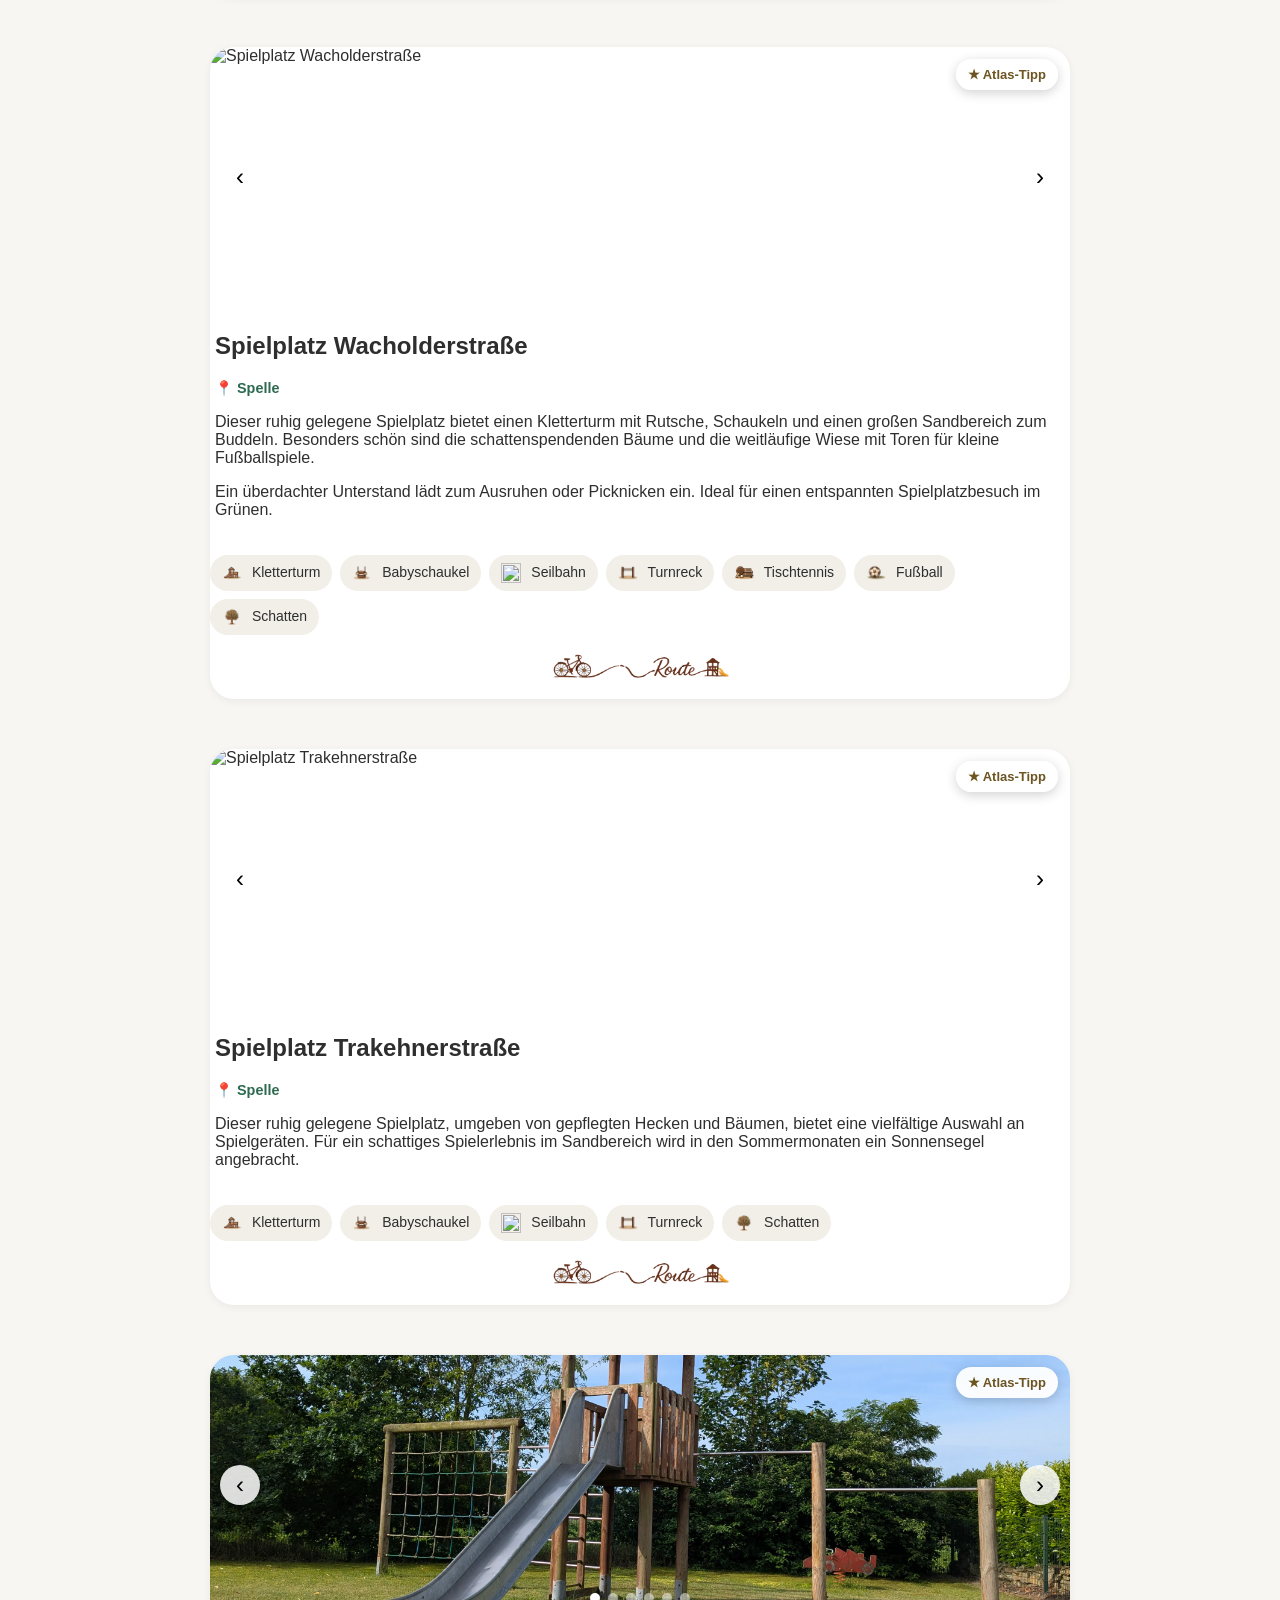
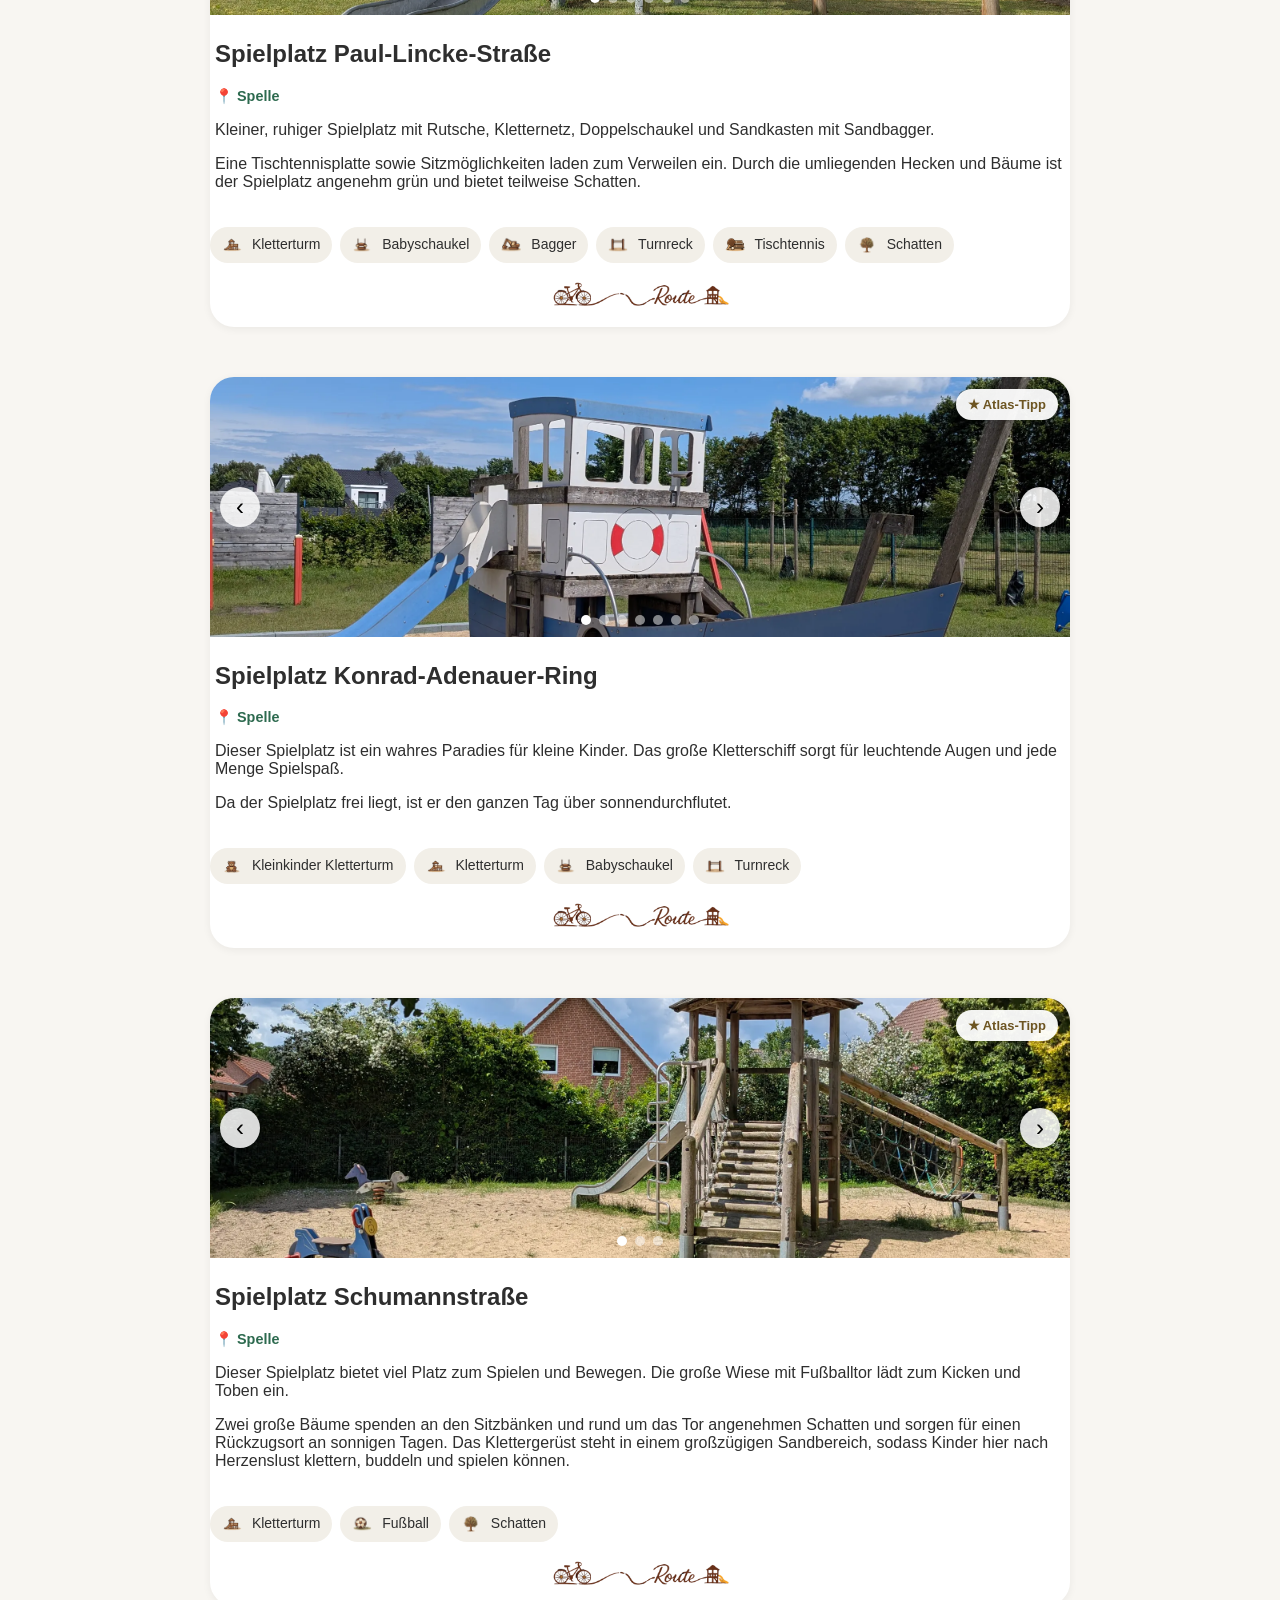
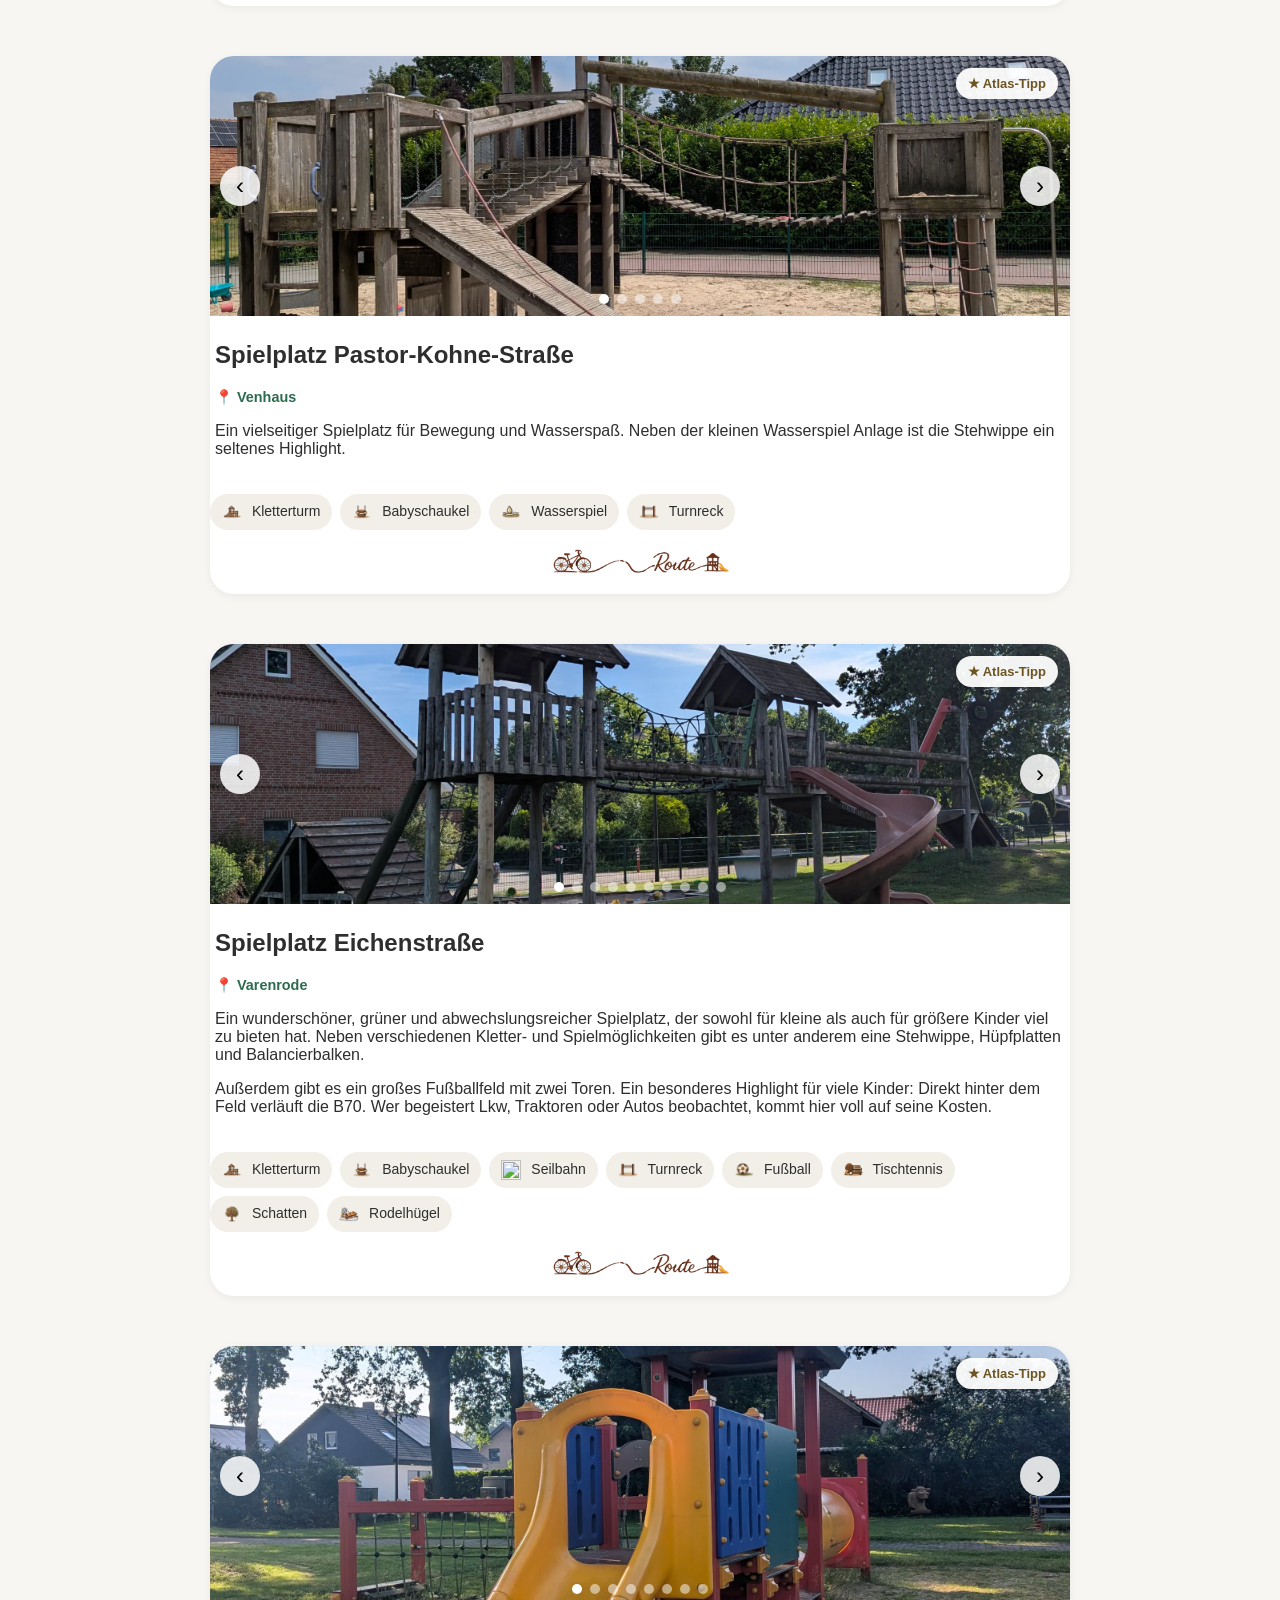
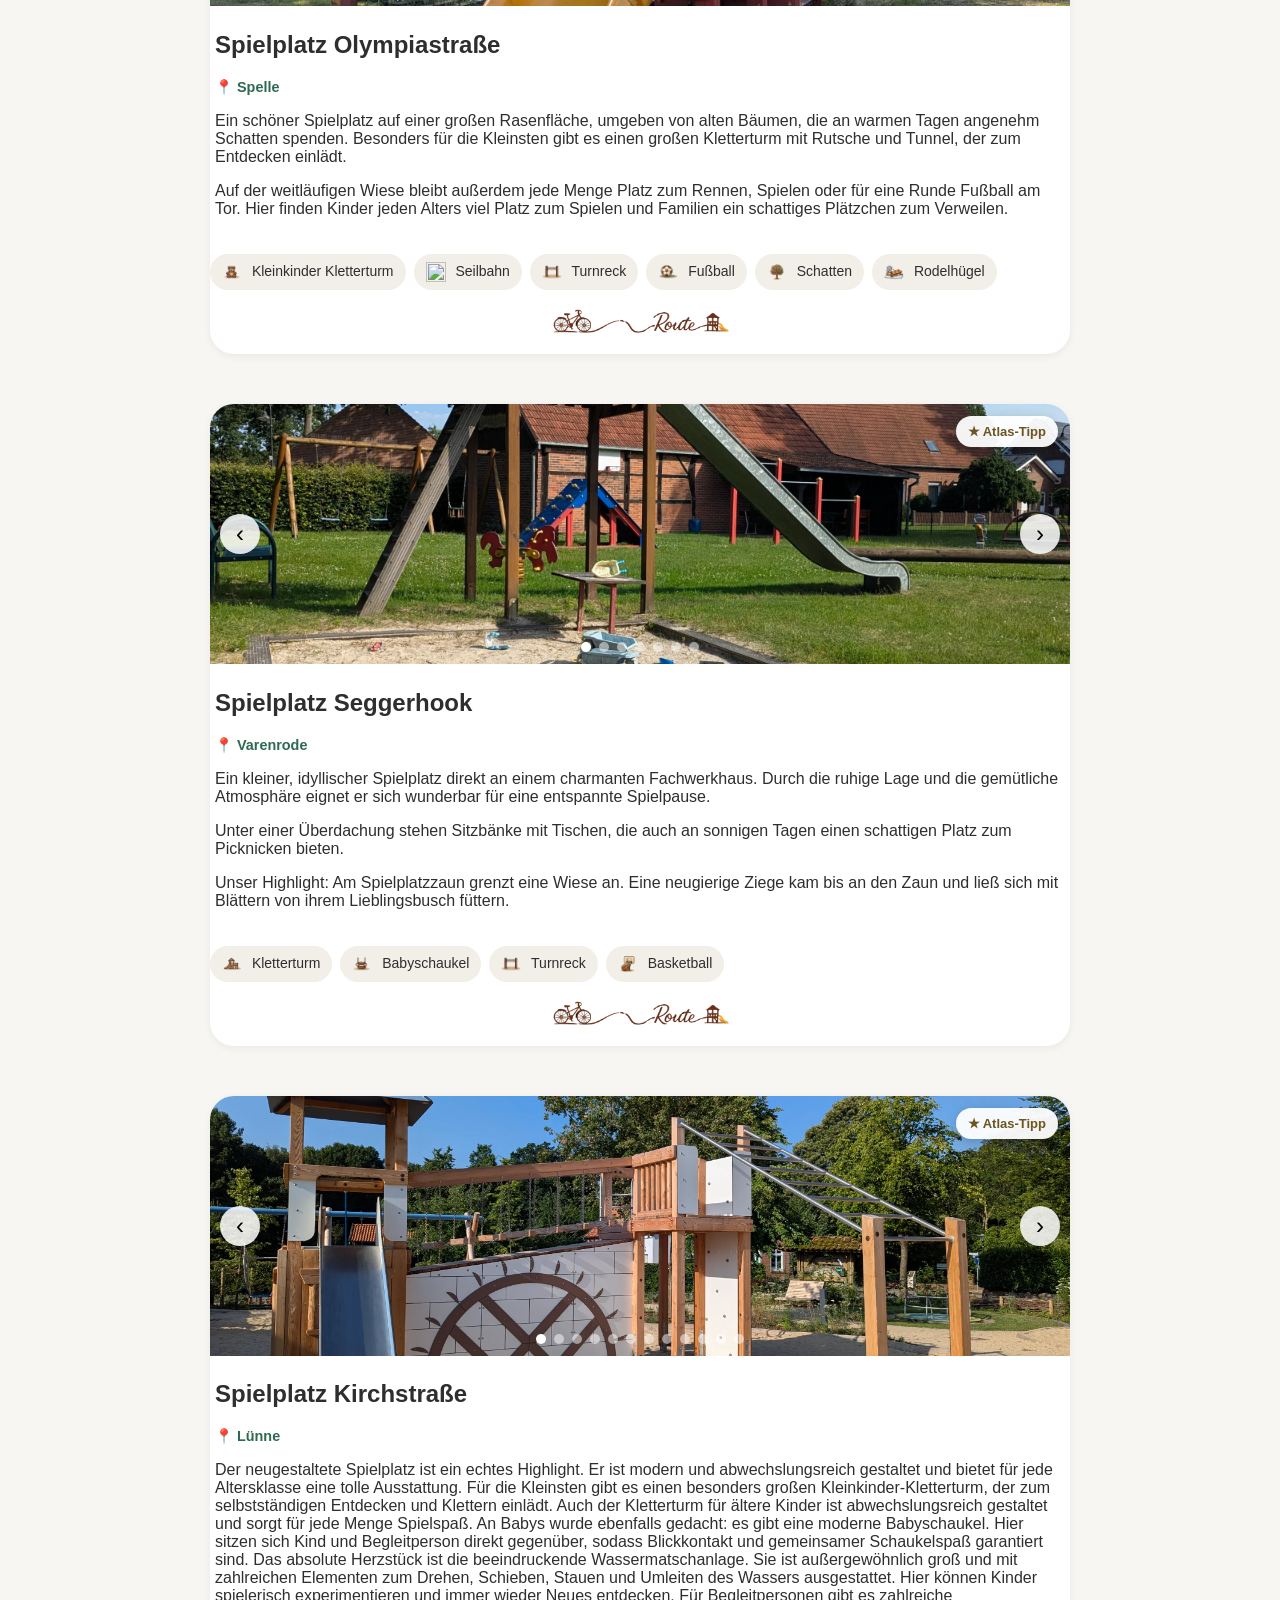
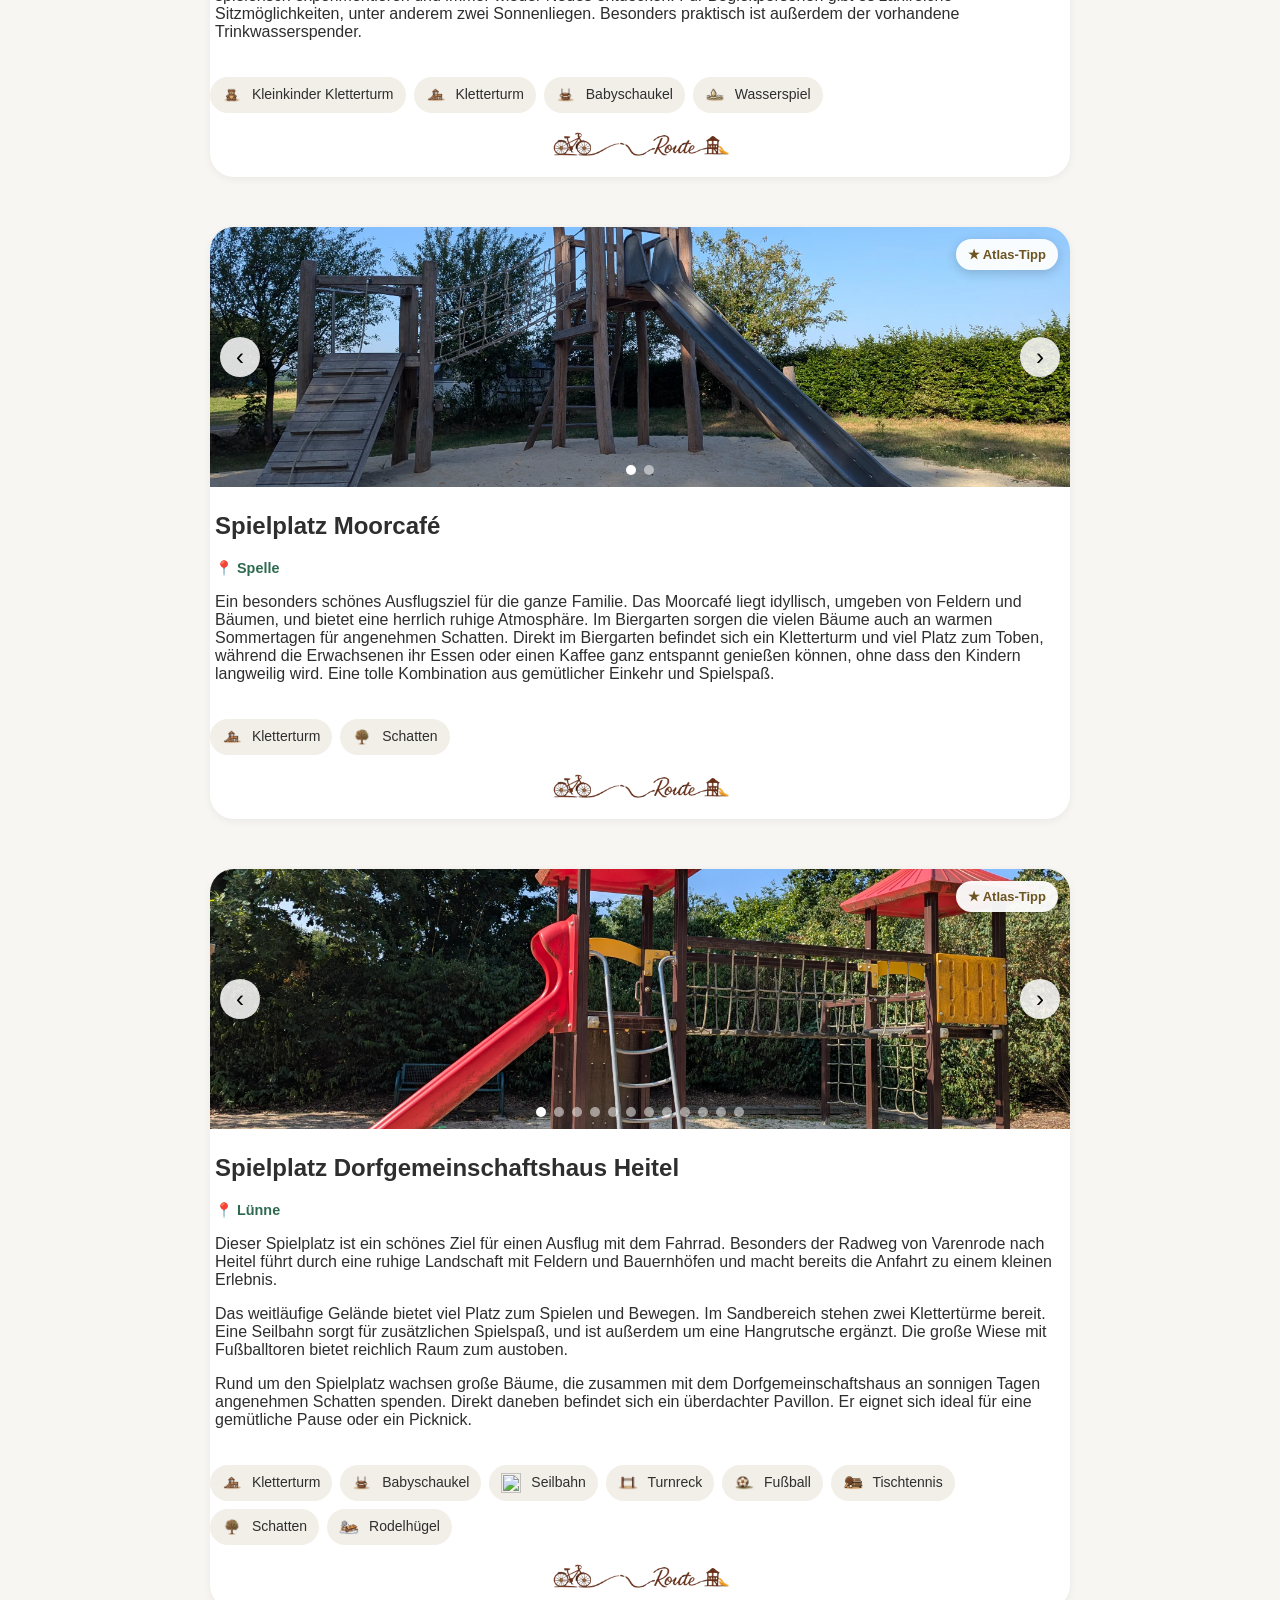
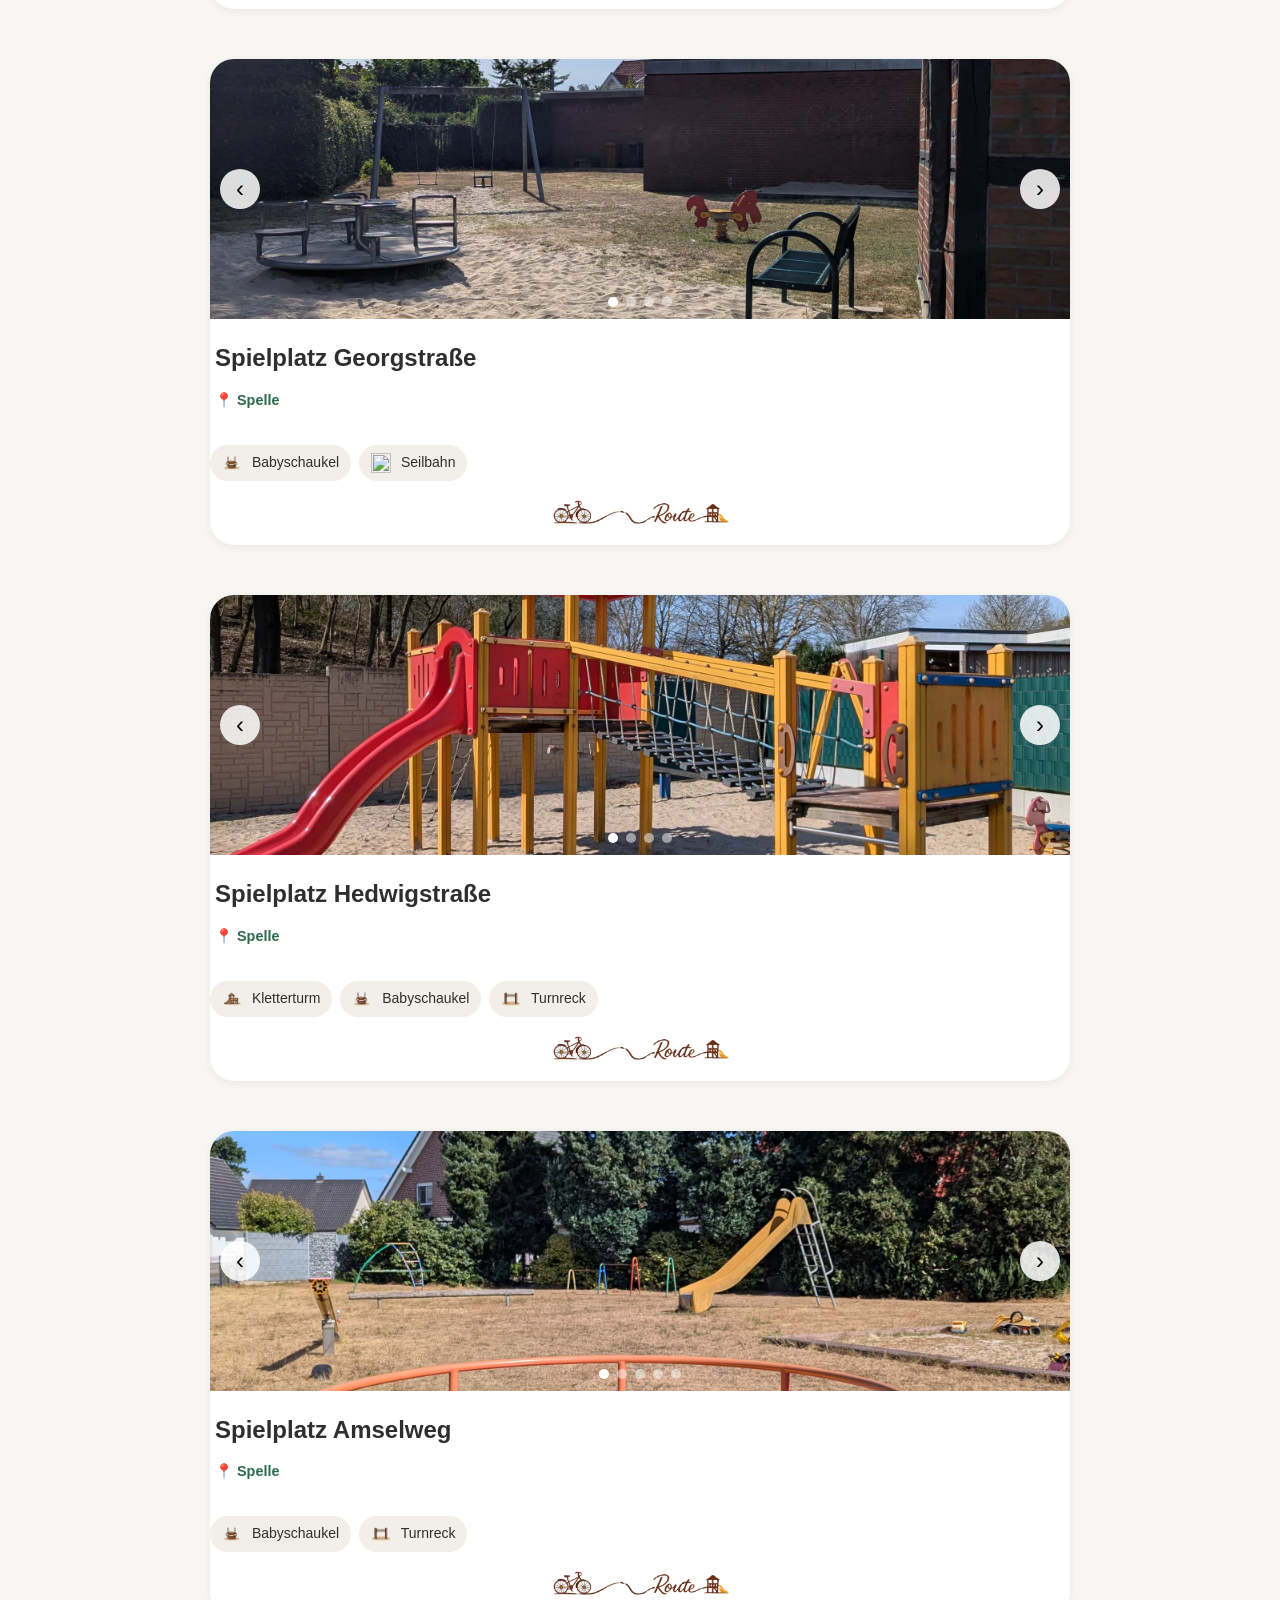
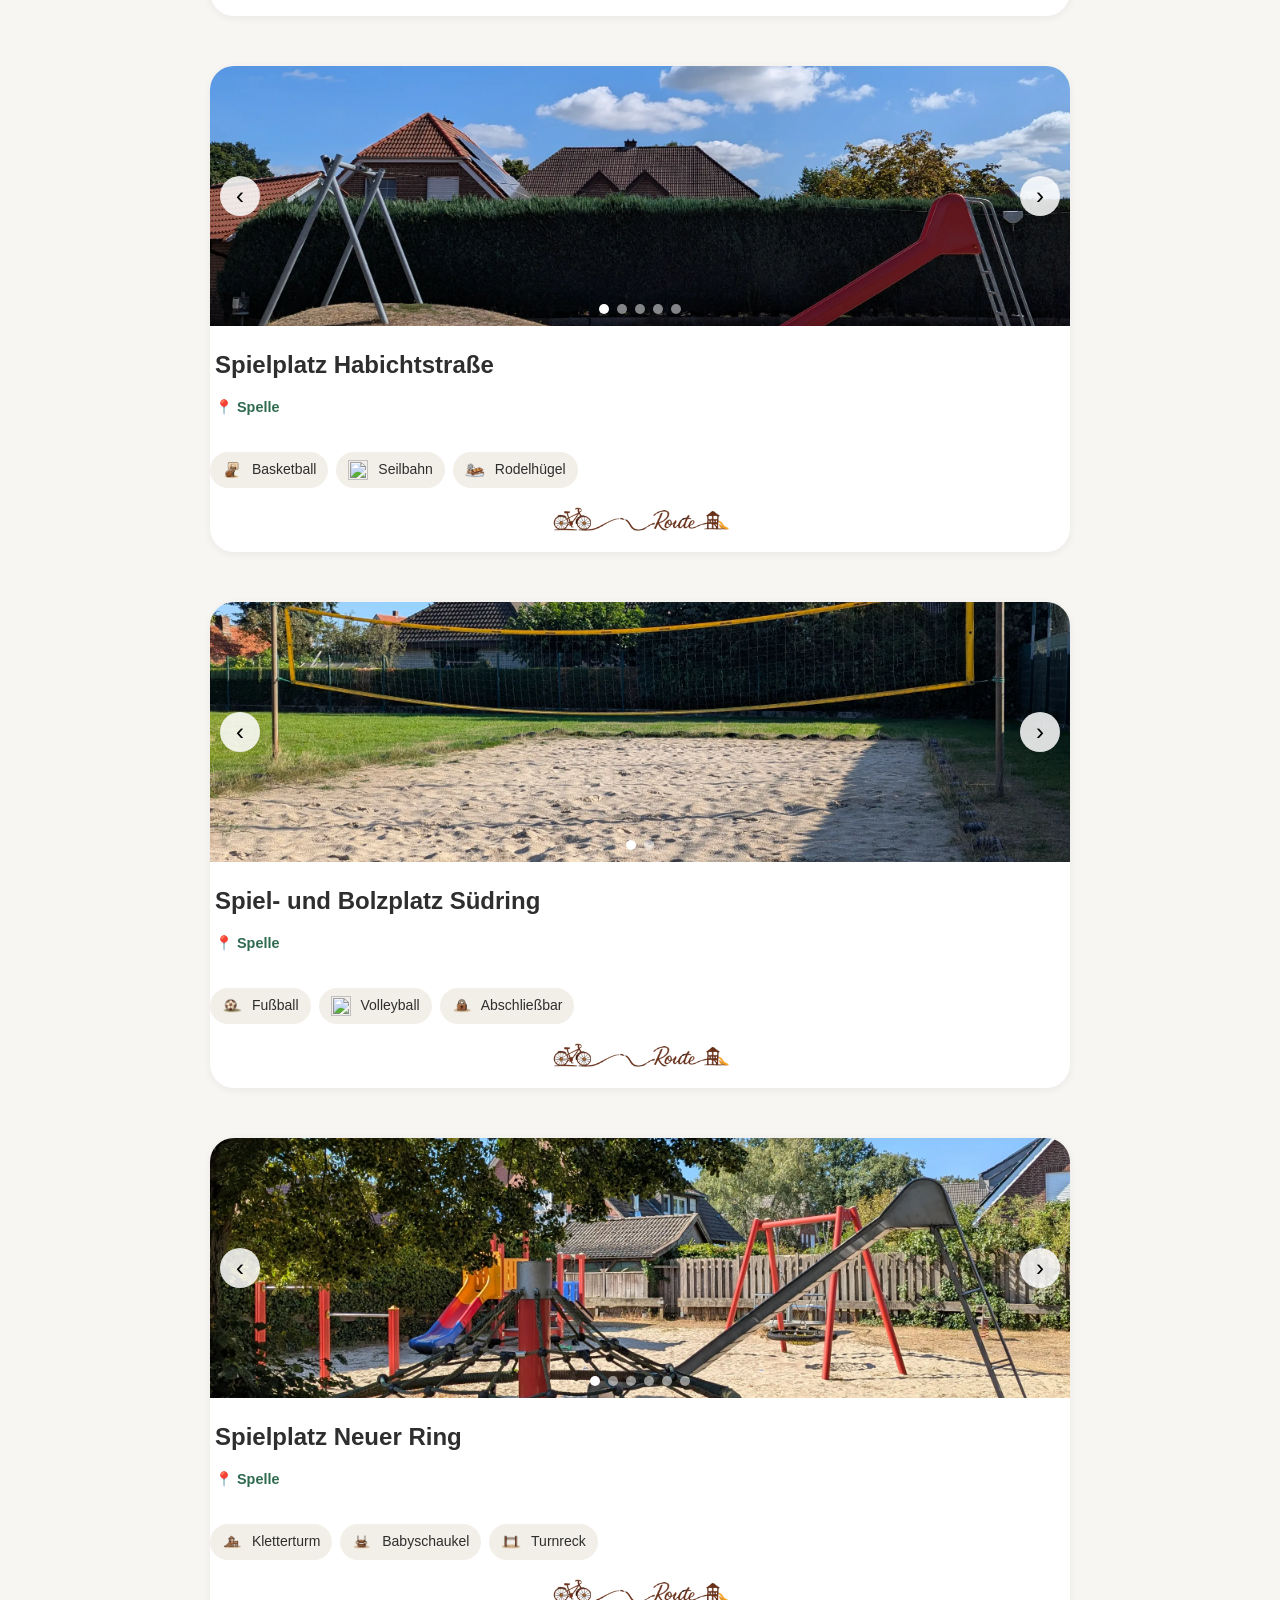
==== commit f0f339b7: "Add files via upload" ====
--- a/index.html
+++ b/index.html
@@ -124,7 +124,9 @@
       <i class="fa-solid fa-heart" aria-hidden="true"></i>
       Outdoor-Favoriten
     </a>
-  </div>
+  
+    <a href="buecherkiste.html"><i class="fa-solid fa-book-open" aria-hidden="true"></i> Bücherkiste</a>
+</div>
 </nav>
 
 <section class="filters ausstattungs-filter" aria-label="Spielplatzfilter">
@@ -388,7 +390,7 @@
   <div style="font-size:14px; margin-bottom:10px;">
     <a href="impressum.html" style="color:#2e2e2e; text-decoration:none;">Impressum</a>
     |
-    <a href="datenschutz.html" style="color:#2e2e2e; text-decoration:none;">Datenschutz</a>
+    <a href="datenschutz.html" style="color:#2e2e2e; text-decoration:none;">Datenschutz</a> | <a href="kommunen.html" style="color:#2e2e2e;text-decoration:none;">Für Kommunen</a>
   </div>
 
   <div>
